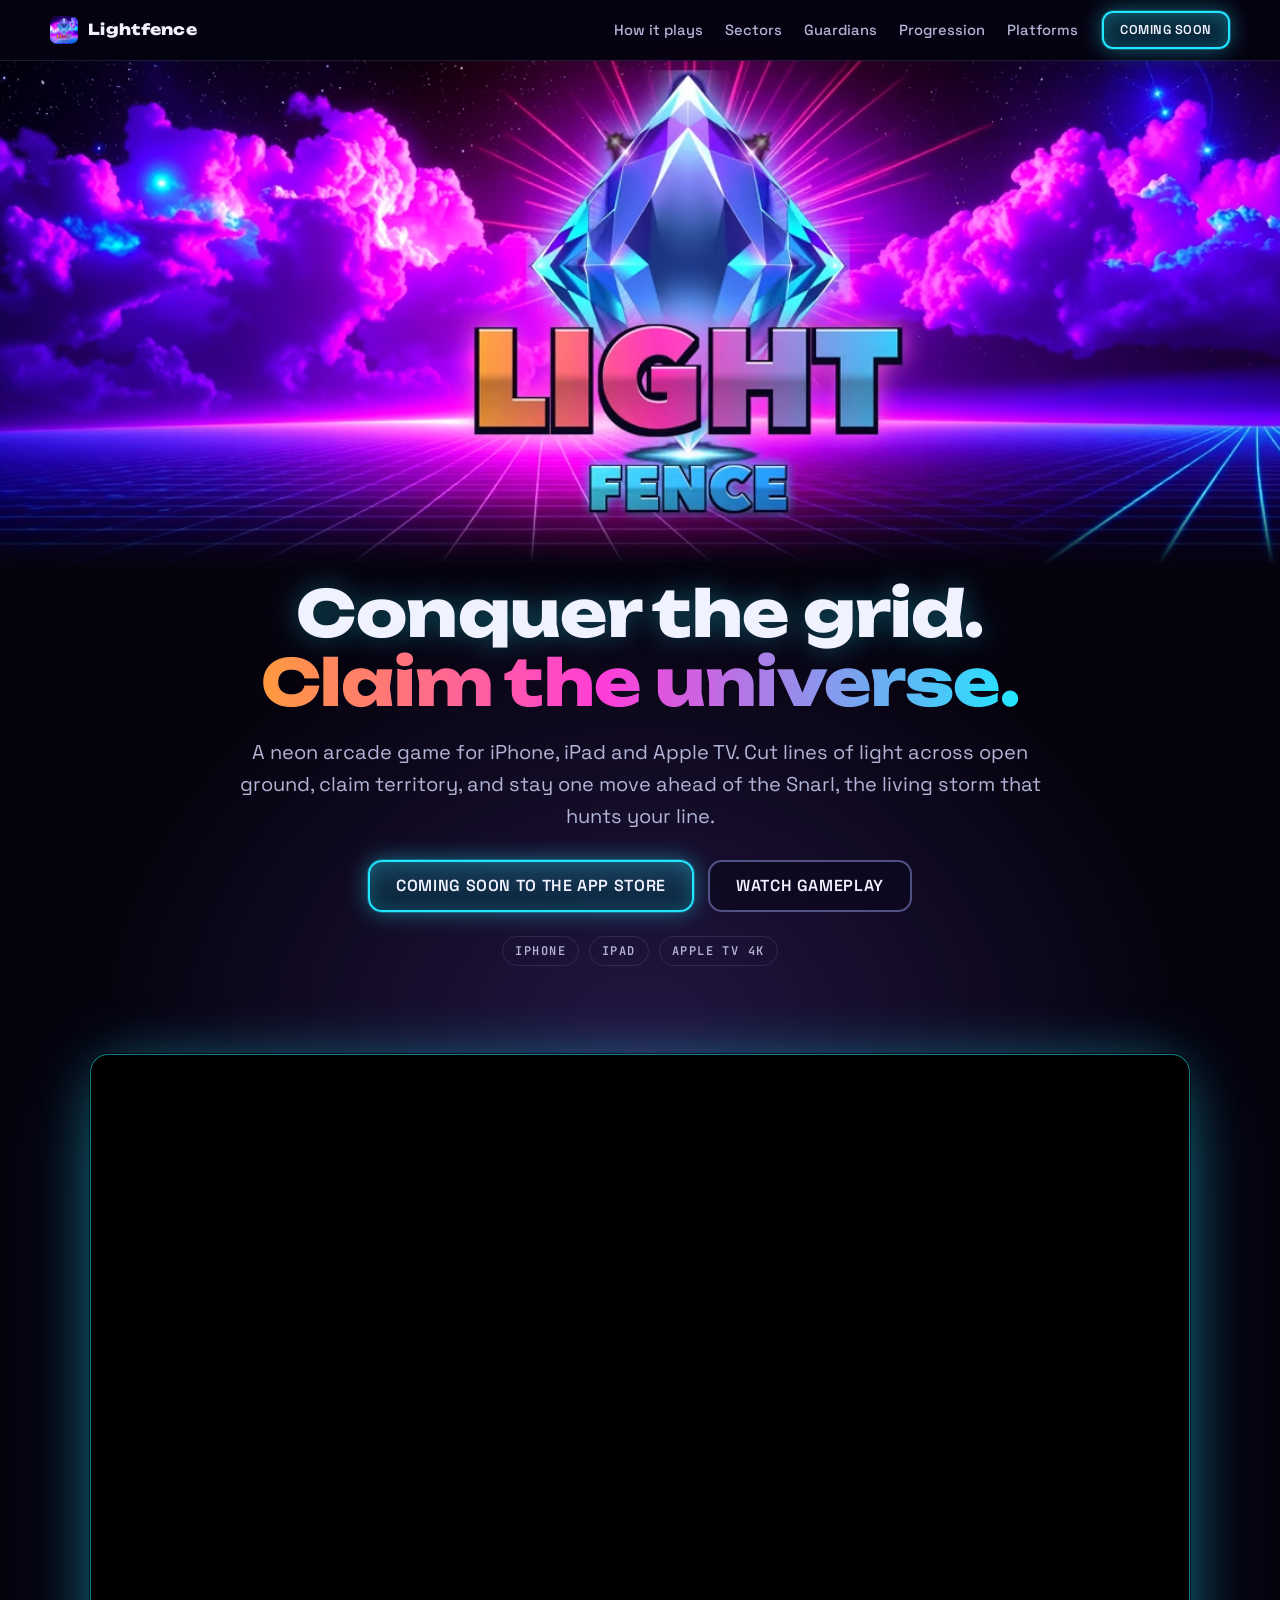
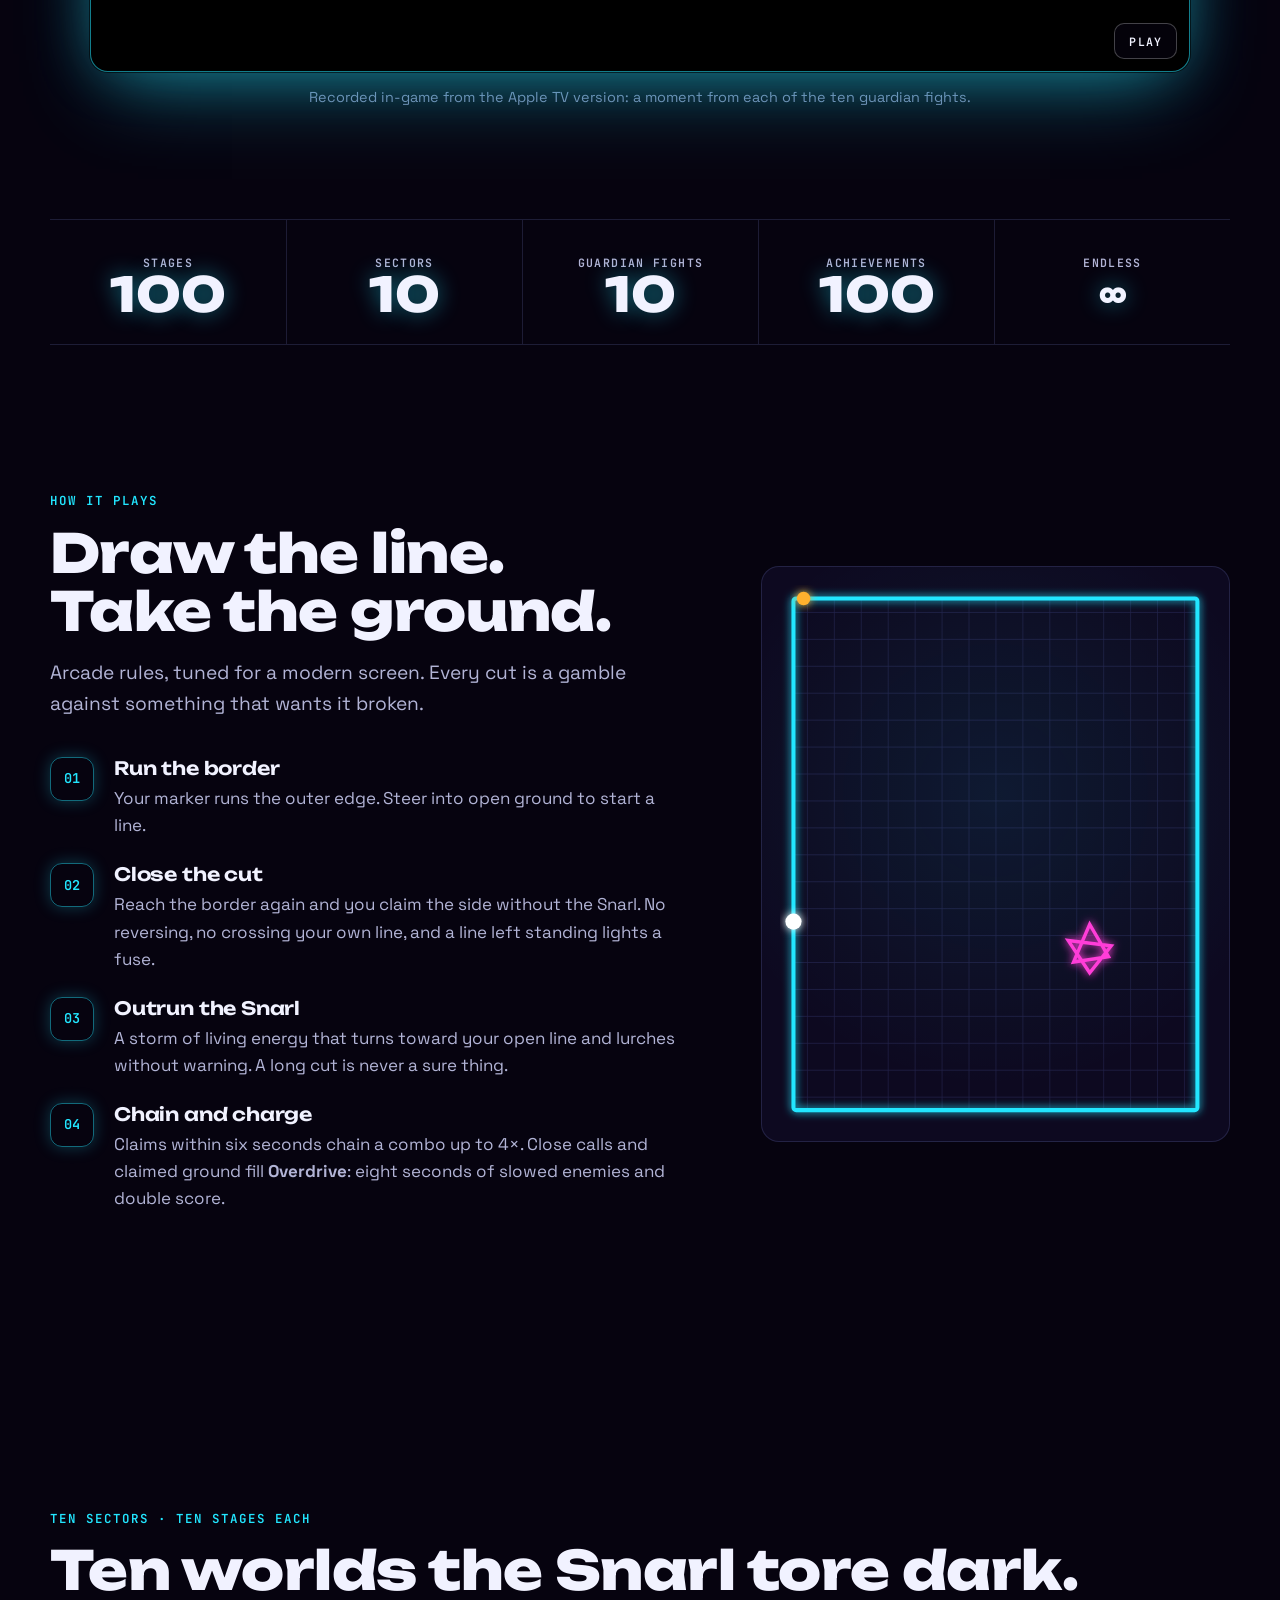
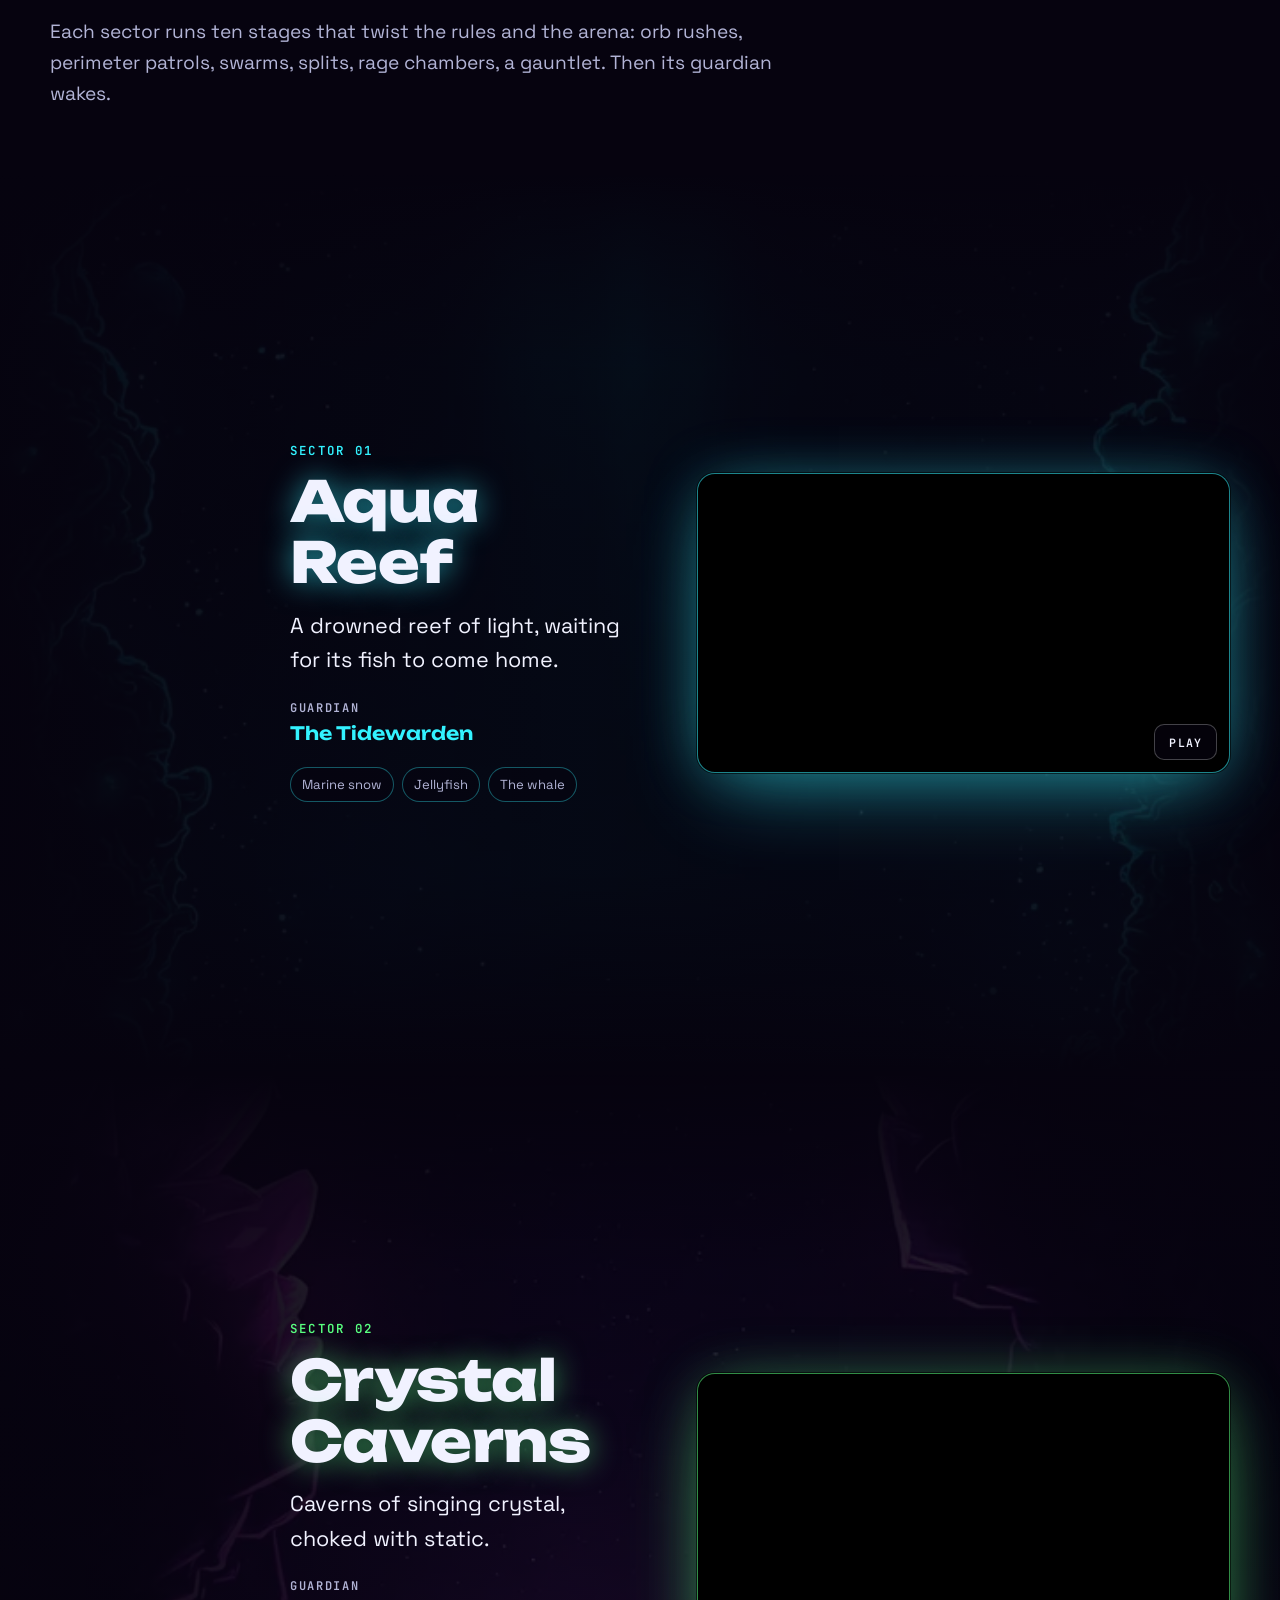
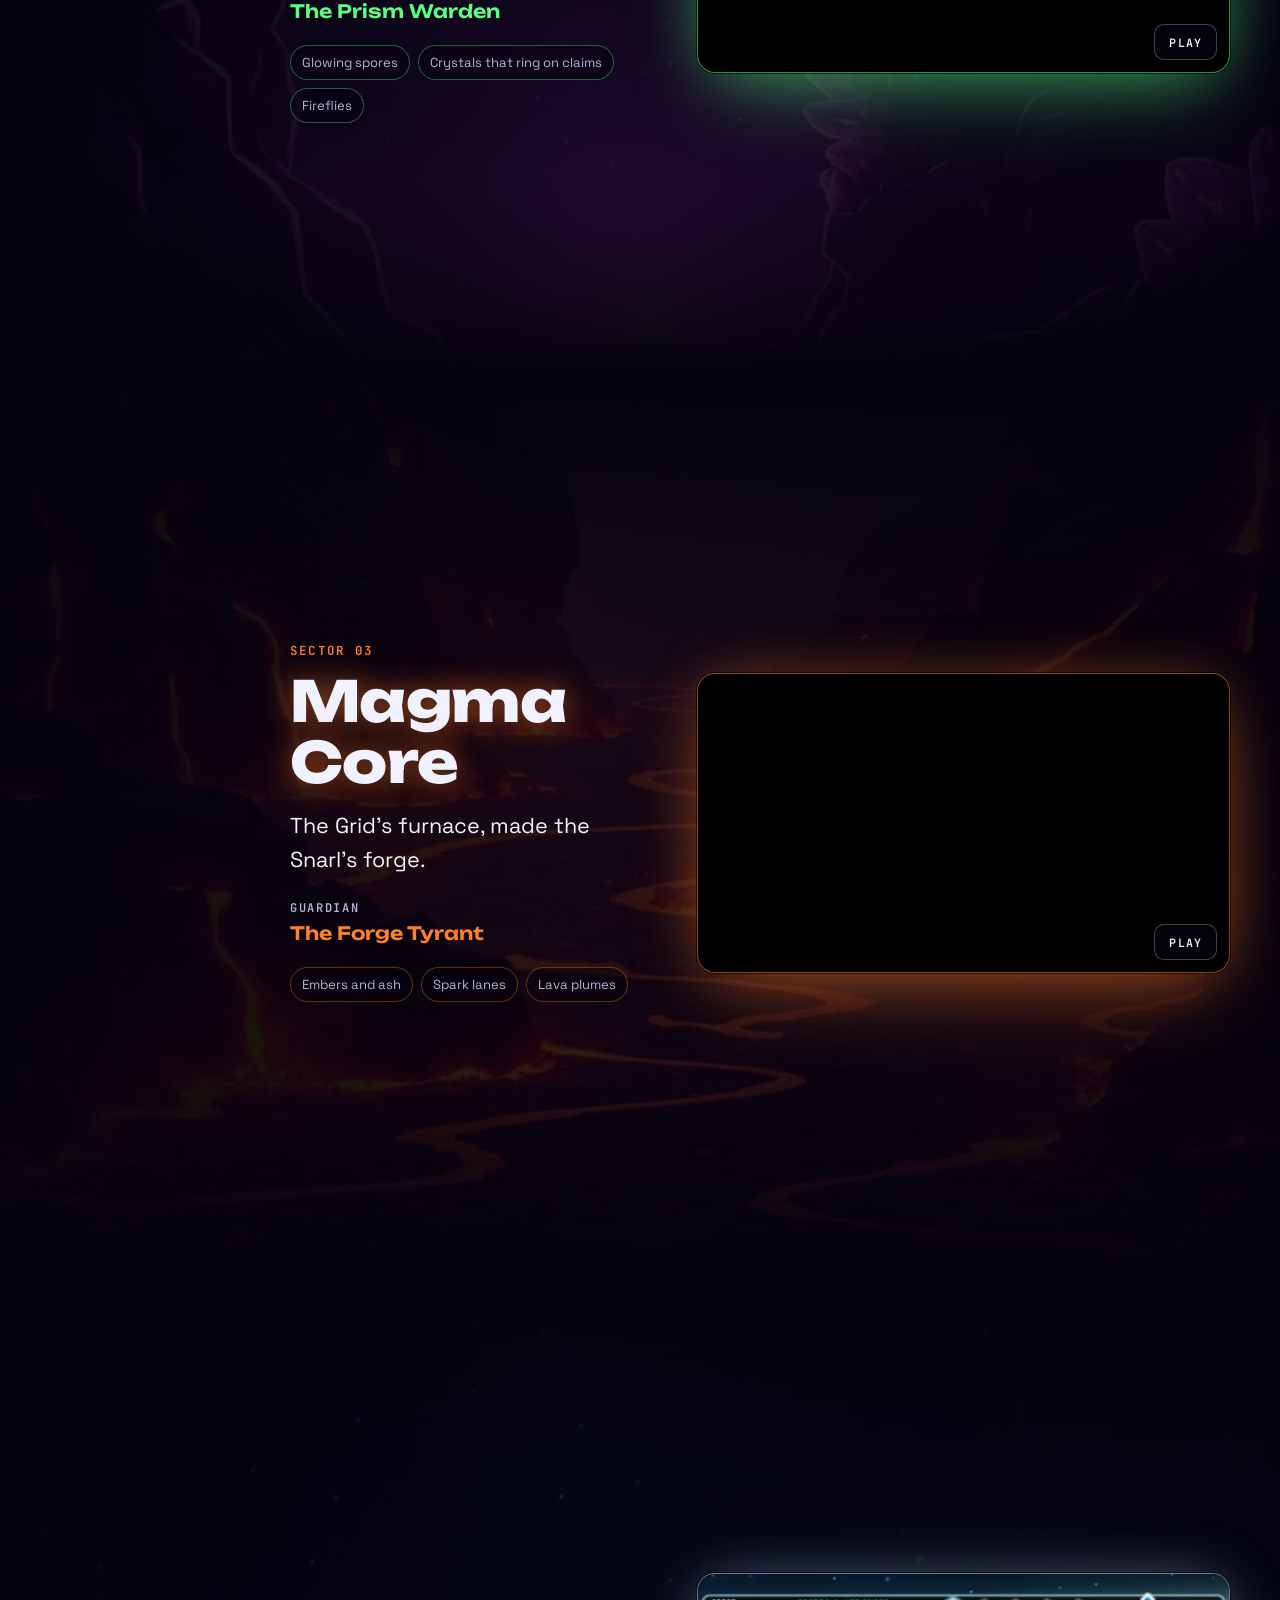
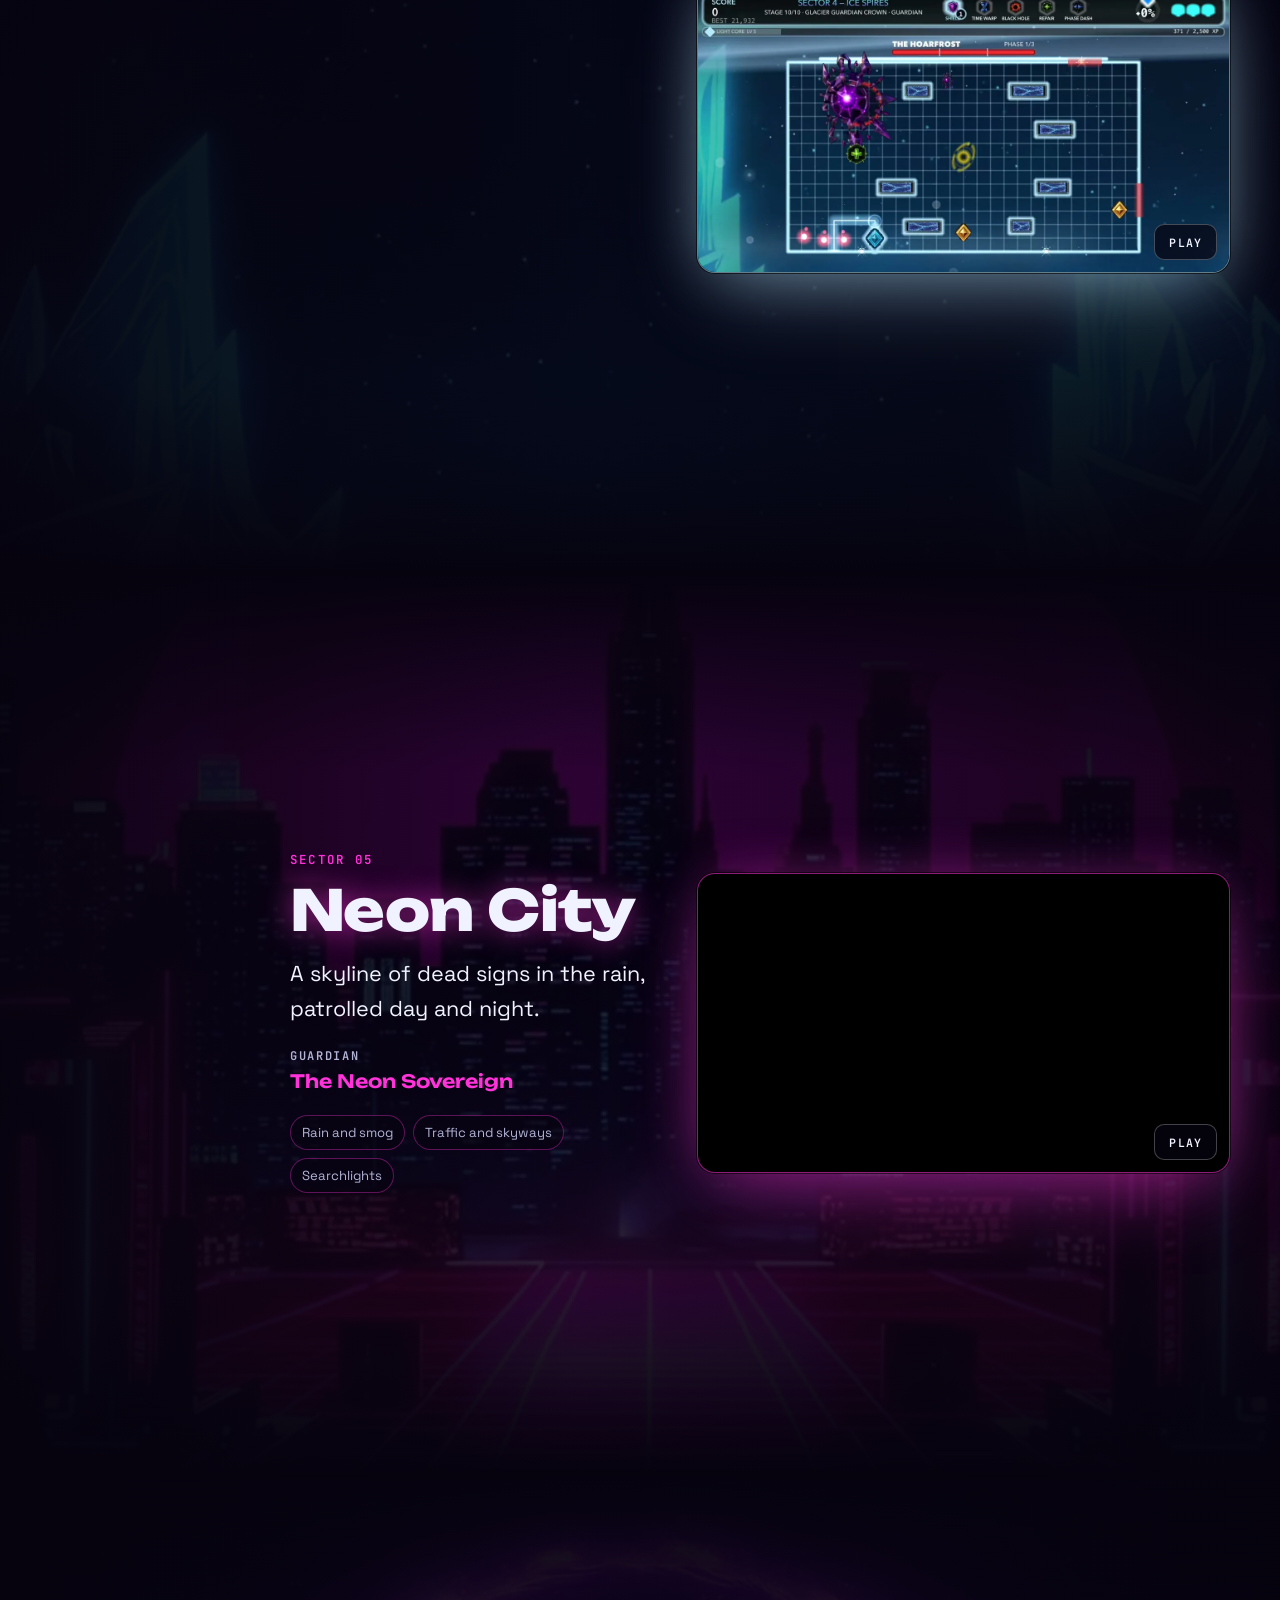
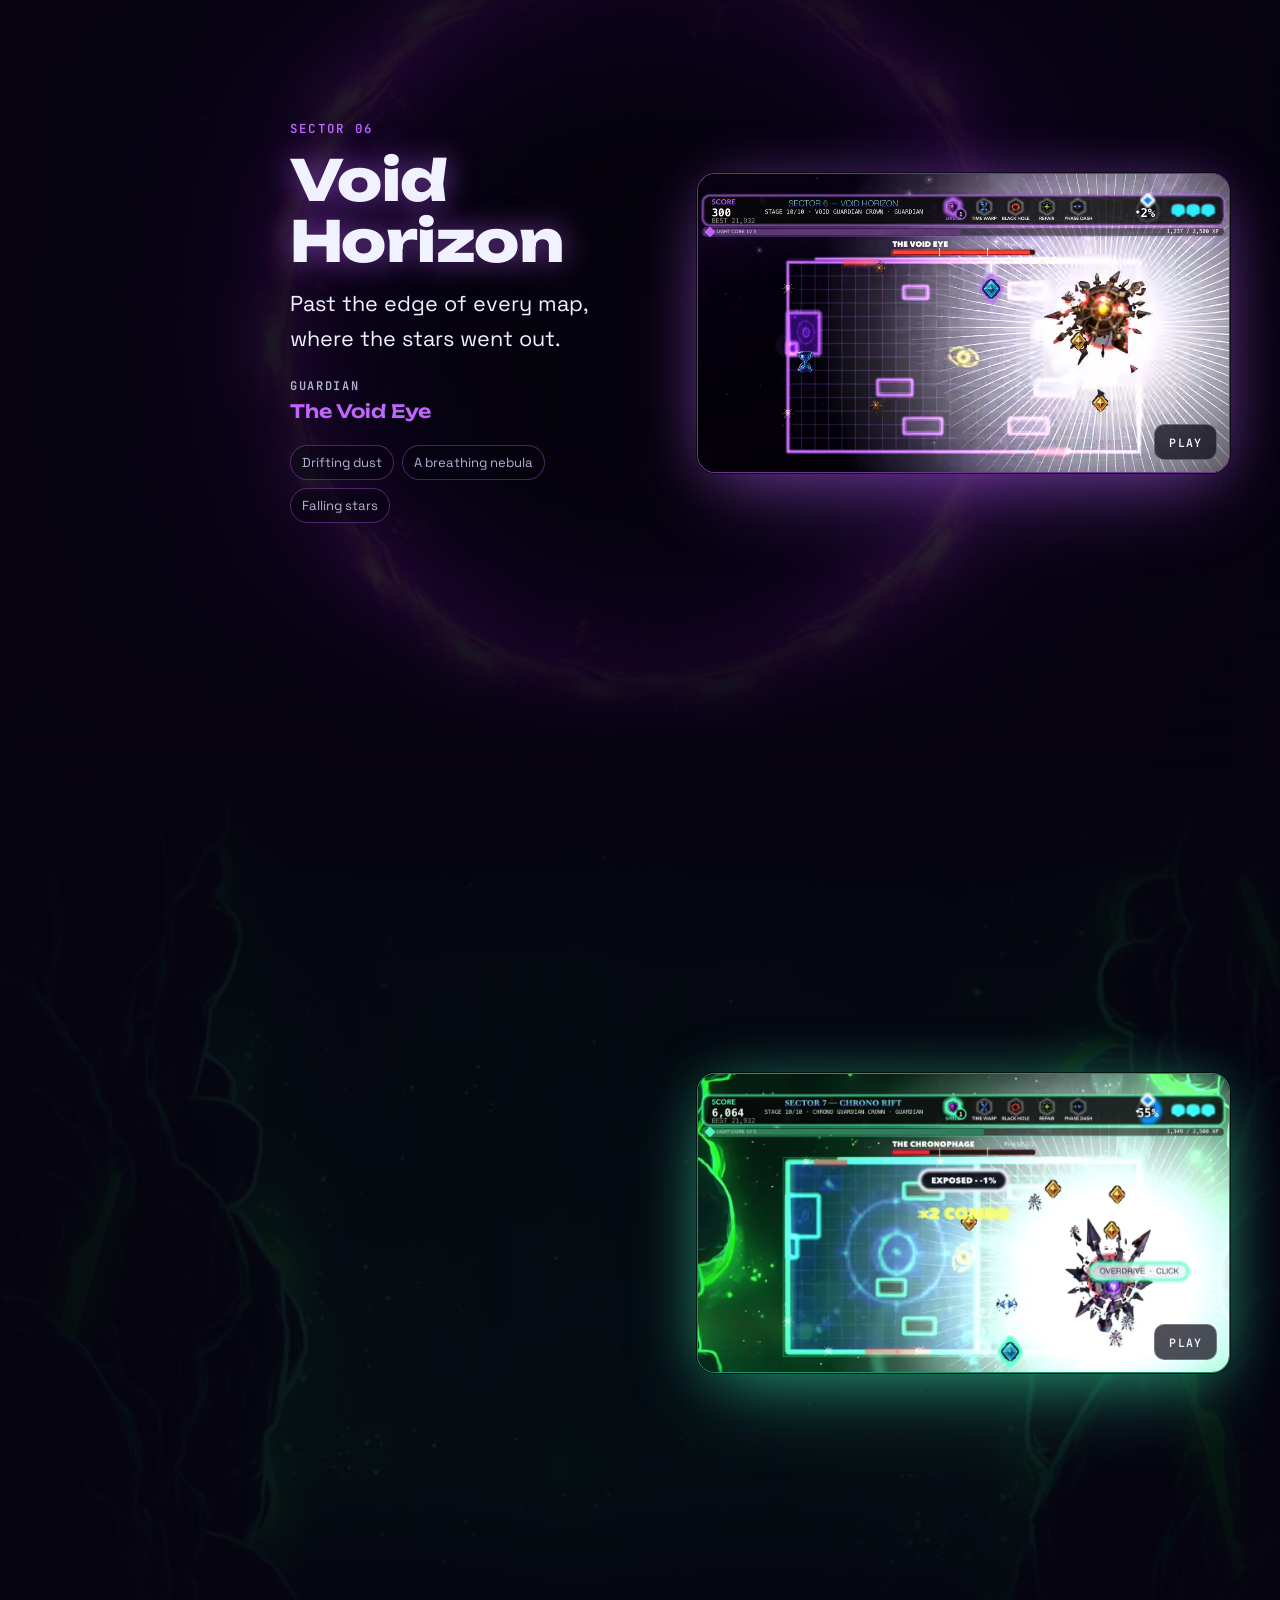
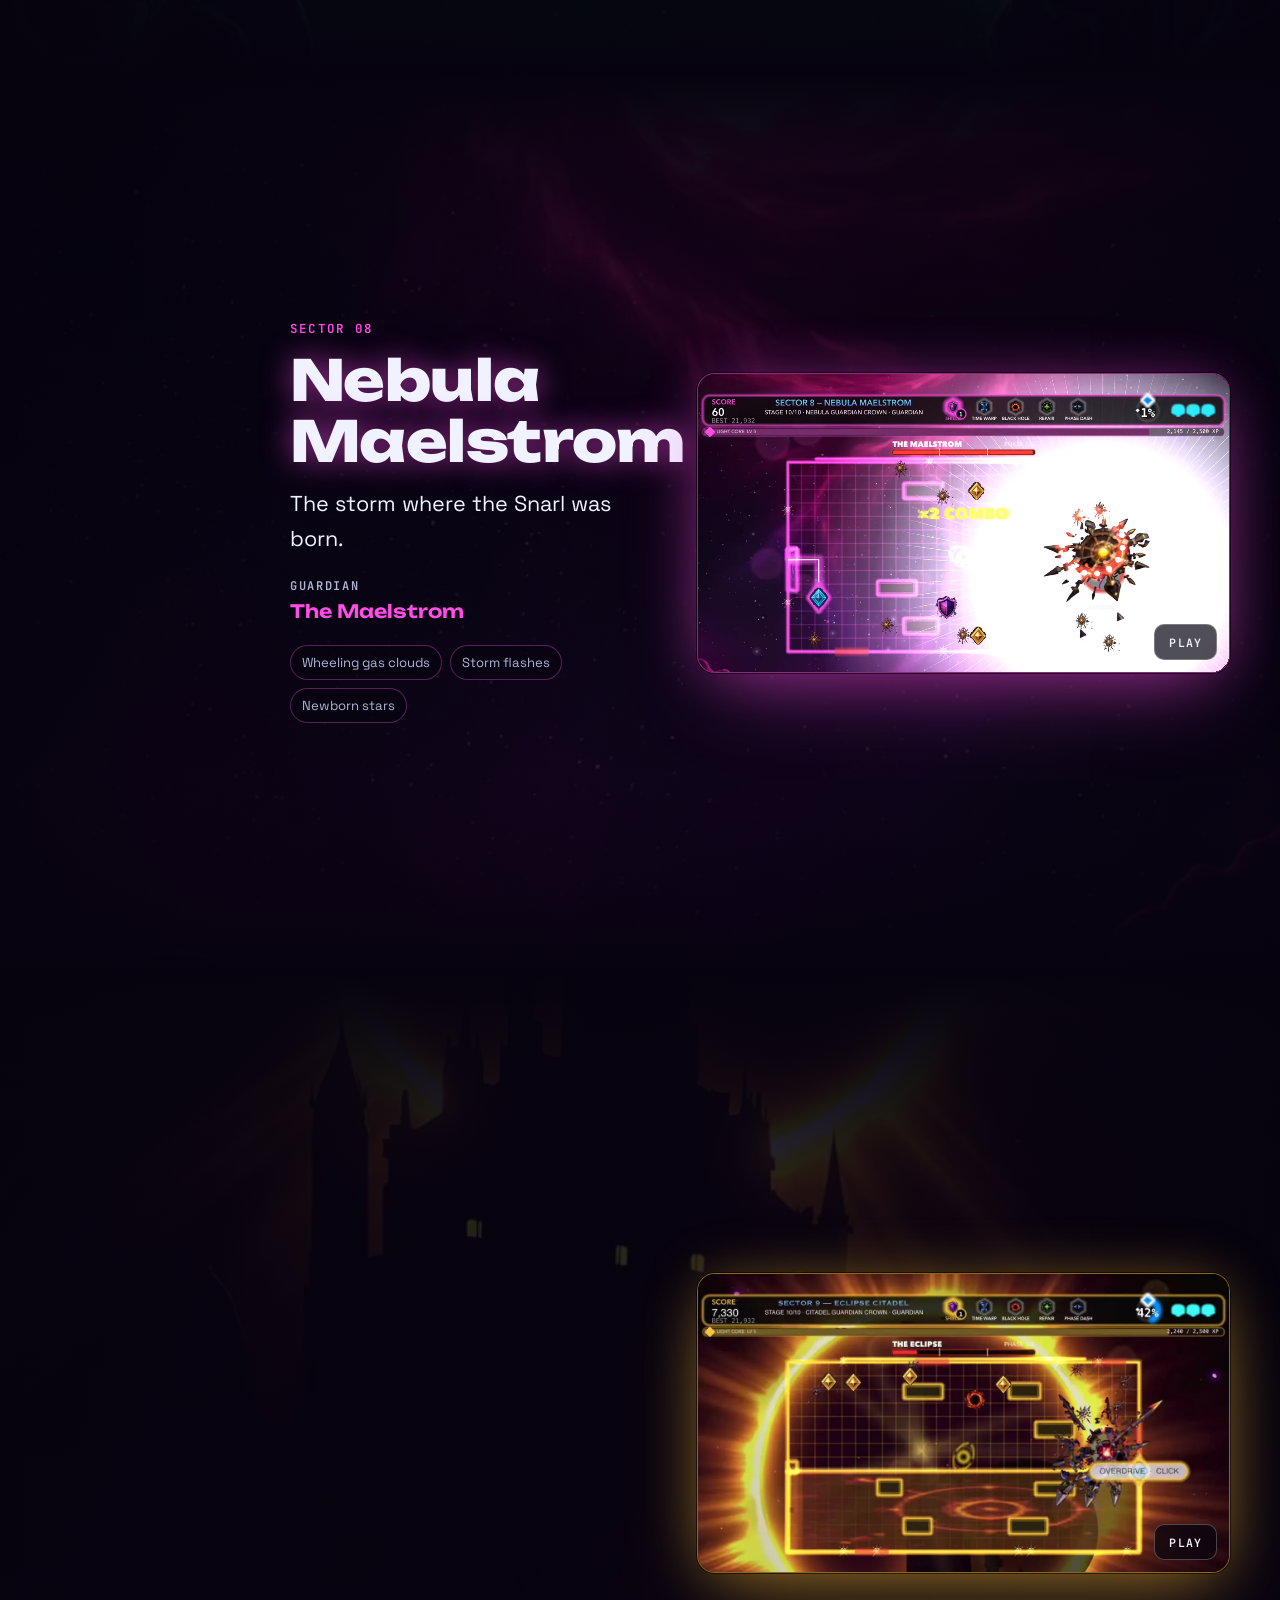
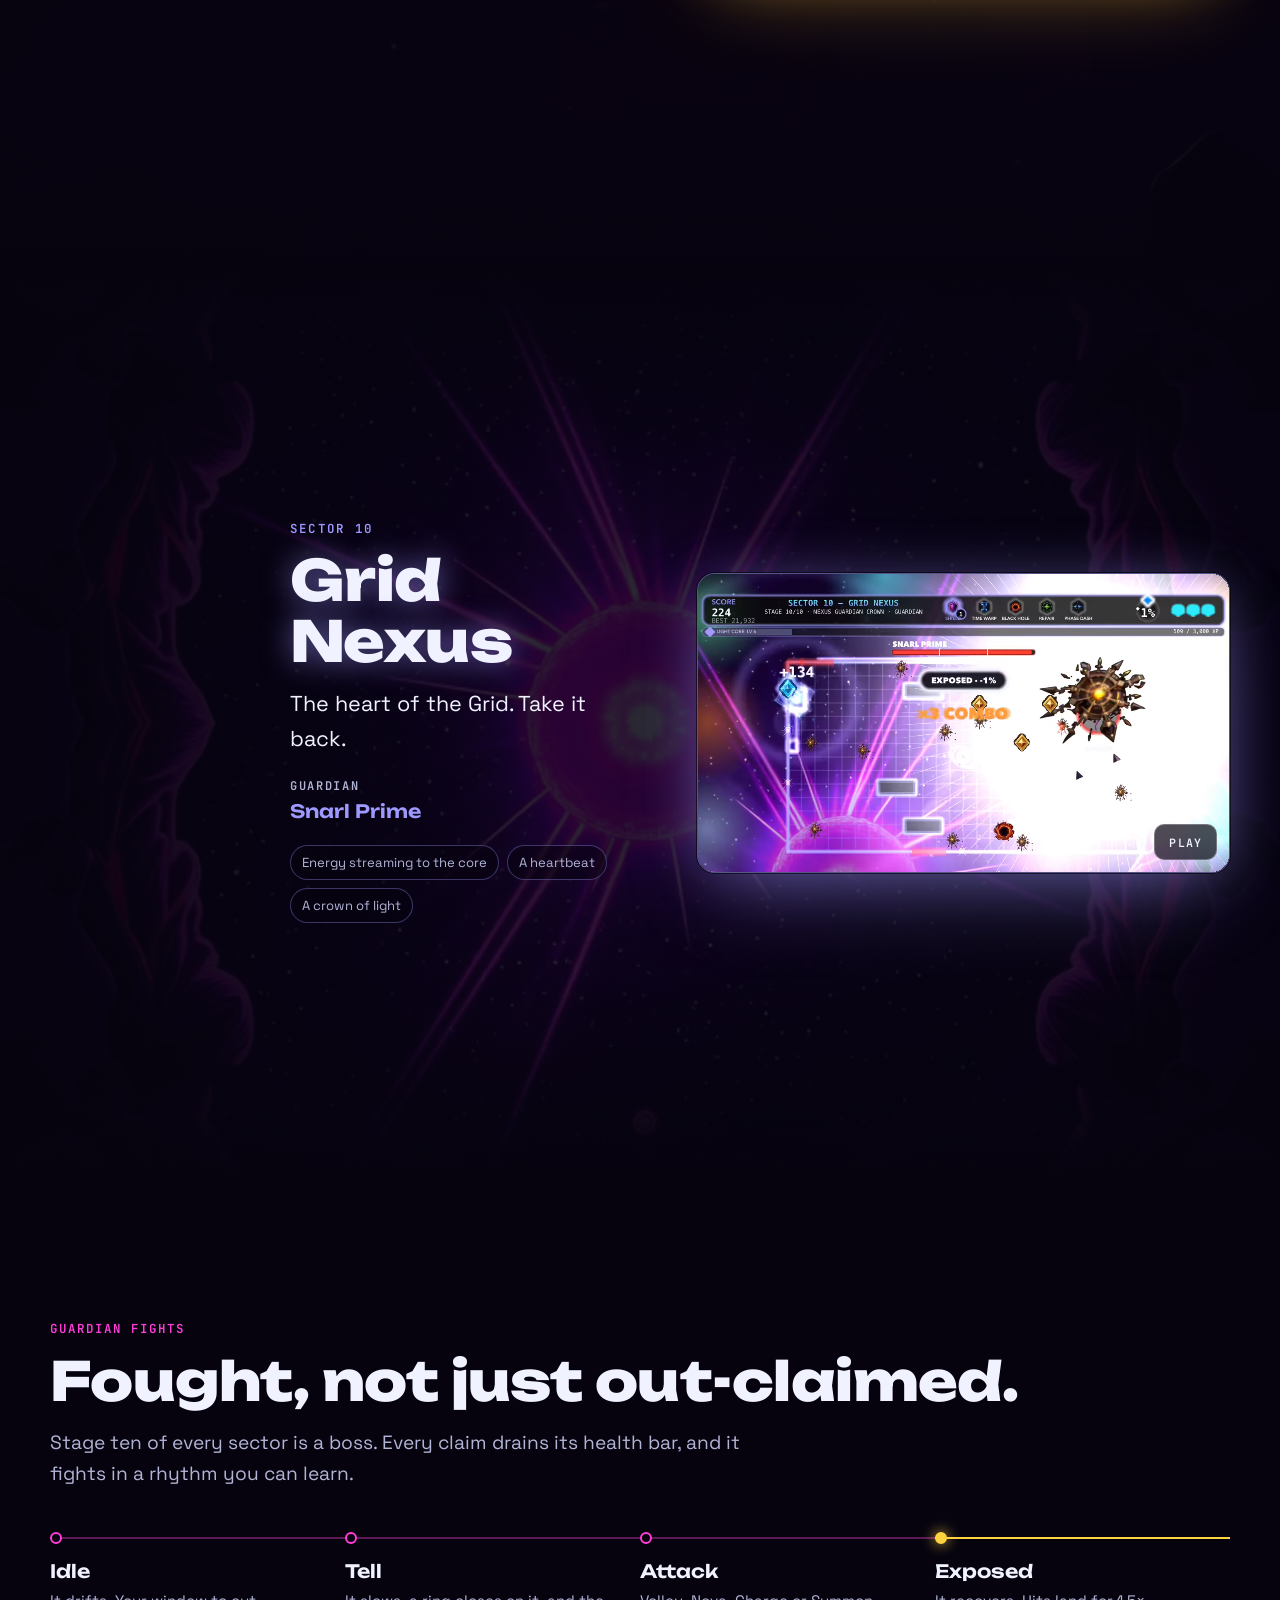
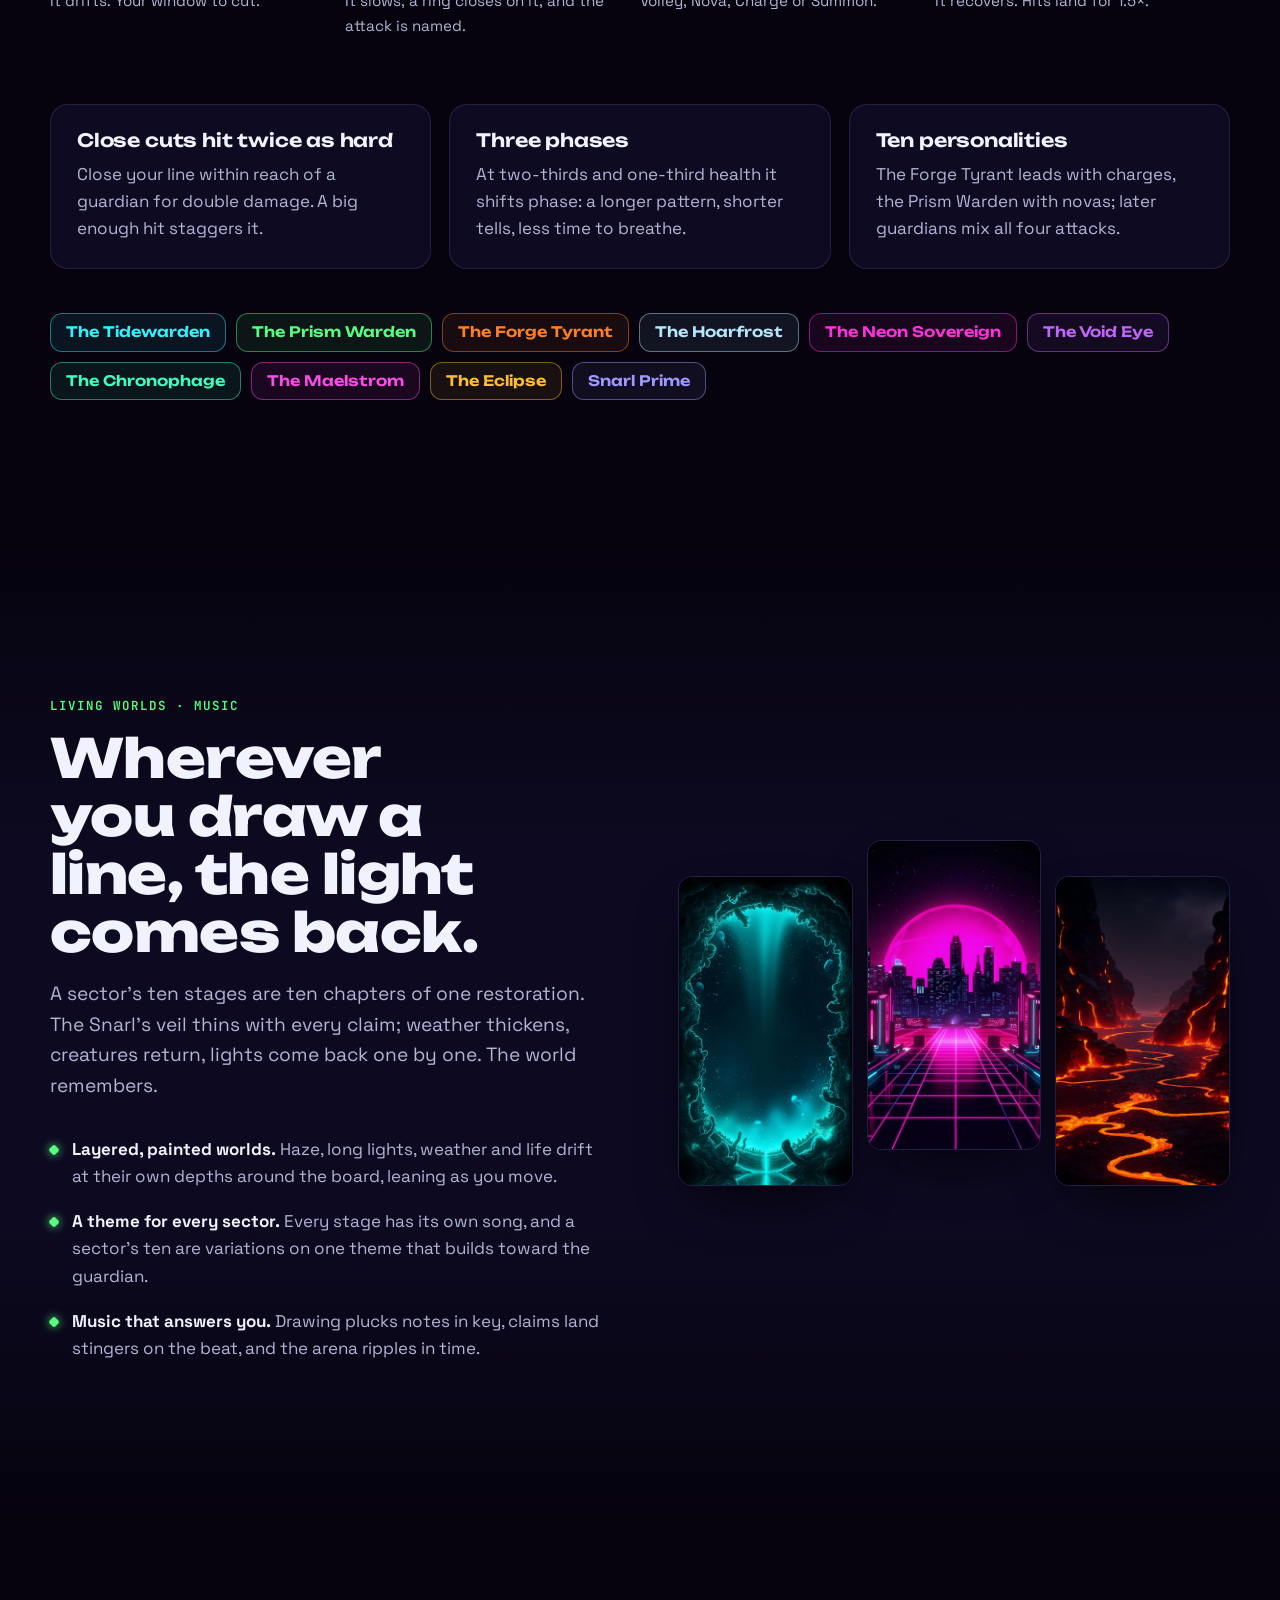
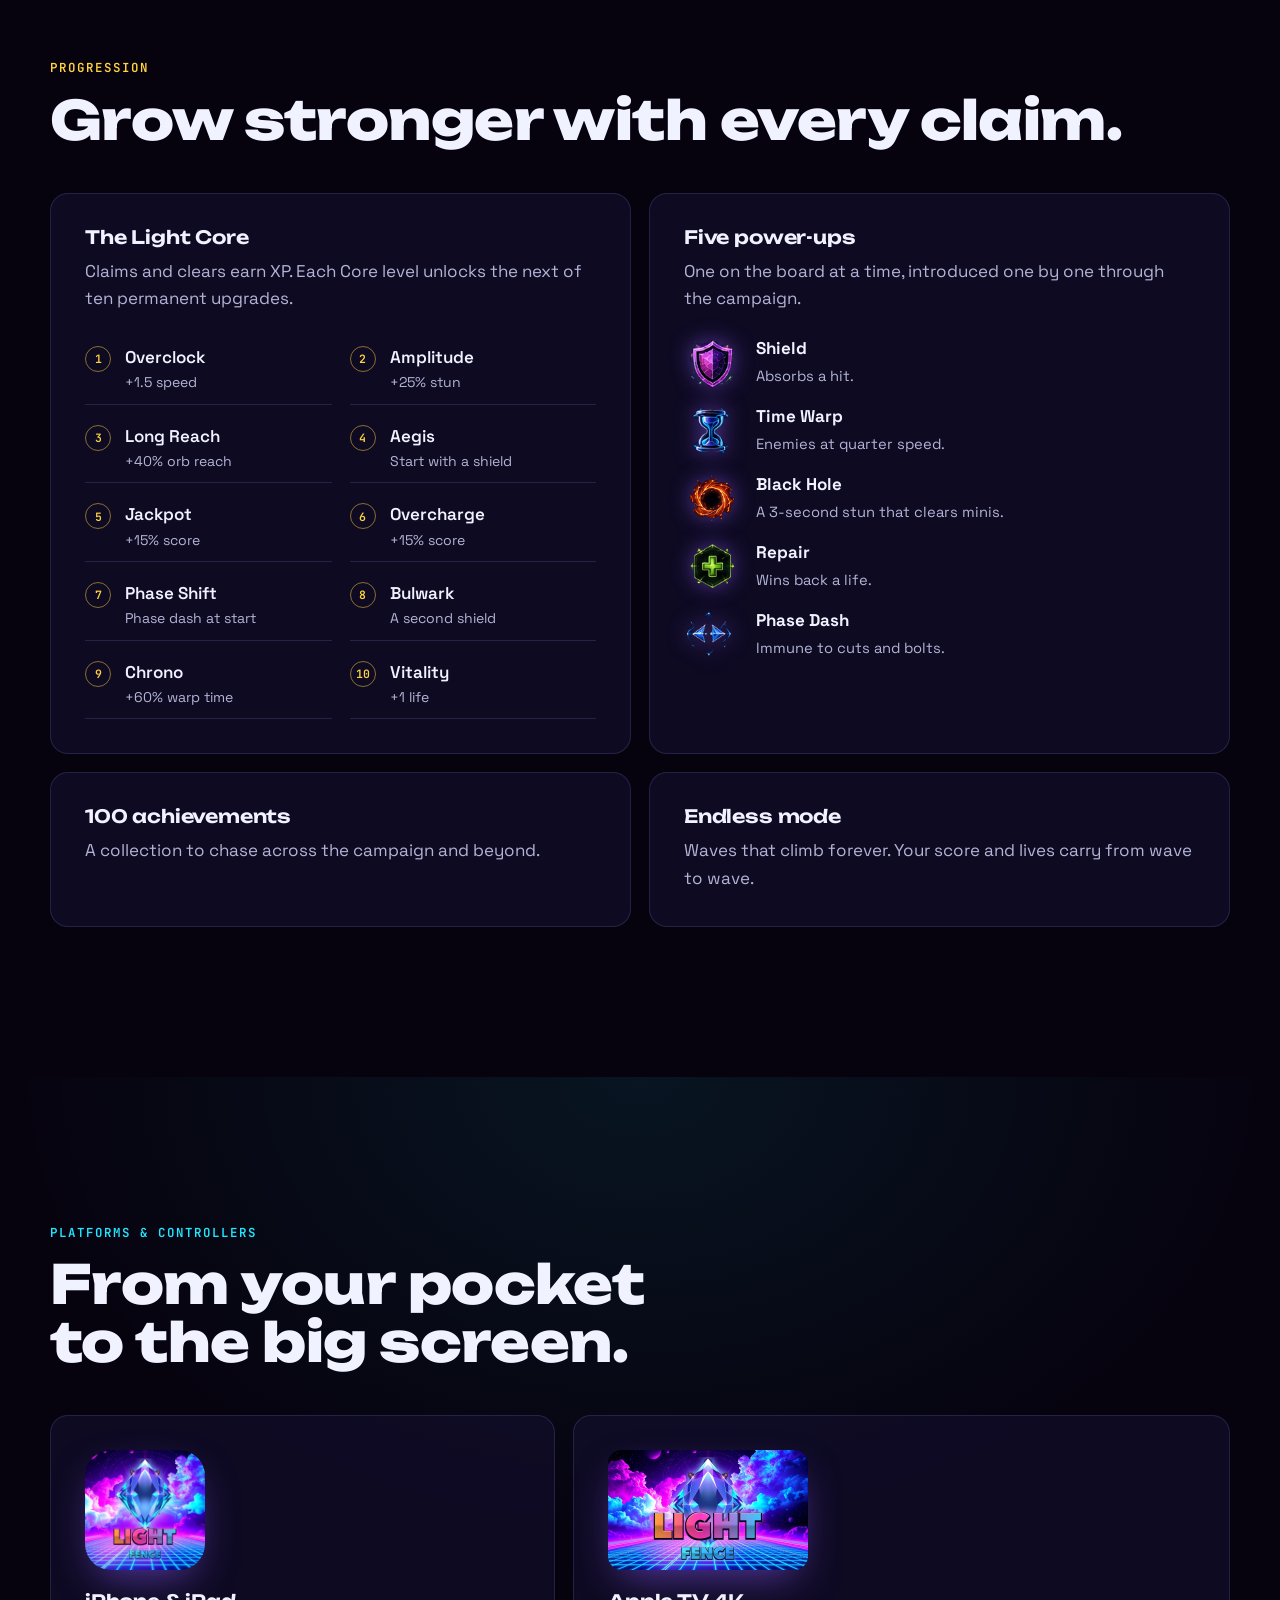
==== index.html @ b96ecb6a "Siri Remote steers with the clickpad ring only The game no longer steers by swiping the touch surfac" ====
<!doctype html>
<html lang="en">
<head>
  <meta charset="utf-8" />
  <meta name="viewport" content="width=device-width, initial-scale=1, viewport-fit=cover" />
  <title>Lightfence: conquer the grid, claim the universe</title>
  <meta name="description" content="Lightfence is a neon arcade game for iPhone, iPad and Apple TV. Cut lines, claim territory and take back ten living worlds across a 100-stage campaign, ten guardian fights and Endless mode." />
  <link rel="canonical" href="https://lightfence.remnantsecurity.com/" />
  <meta name="theme-color" content="#06030f" />
  <meta name="color-scheme" content="dark" />
  <link rel="icon" type="image/png" sizes="64x64" href="img/favicon-64.png" />
  <link rel="apple-touch-icon" href="img/apple-touch-icon.png" />

  <meta property="og:type" content="website" />
  <meta property="og:site_name" content="Remnant Security" />
  <meta property="og:url" content="https://lightfence.remnantsecurity.com/" />
  <meta property="og:title" content="Lightfence: conquer the grid, claim the universe" />
  <meta property="og:description" content="A neon arcade game of cutting lines and claiming ground, for iPhone, iPad and Apple TV. Ten sectors, ten guardians, a 100-stage campaign and Endless mode." />
  <meta property="og:image" content="https://lightfence.remnantsecurity.com/img/og-image.jpg" />
  <meta property="og:image:width" content="1200" />
  <meta property="og:image:height" content="630" />
  <meta property="og:image:alt" content="Lightfence key art: a glowing crystal over a neon grid between violet clouds." />
  <meta name="twitter:card" content="summary_large_image" />
  <meta name="twitter:title" content="Lightfence: conquer the grid, claim the universe" />
  <meta name="twitter:description" content="A neon arcade game of cutting lines and claiming ground, for iPhone, iPad and Apple TV. Coming soon." />
  <meta name="twitter:image" content="https://lightfence.remnantsecurity.com/img/og-image.jpg" />
  <meta name="twitter:image:alt" content="Lightfence key art: a glowing crystal over a neon grid between violet clouds." />

  <script type="application/ld+json">
  {"@context":"https://schema.org","@type":"VideoGame","name":"Lightfence",
   "url":"https://lightfence.remnantsecurity.com/",
   "image":"https://lightfence.remnantsecurity.com/img/og-image.jpg",
   "description":"A neon arcade game: draw lines to claim territory across ten themed sectors, a 100-stage campaign with a guardian fight at the end of every sector, and Endless mode.",
   "genre":["Arcade","Action"],"gamePlatform":["iPhone","iPad","Apple TV"],"operatingSystem":"iOS, iPadOS, tvOS",
   "playMode":"SinglePlayer","publisher":{"@type":"Organization","name":"Remnant Security","url":"https://remnantsecurity.com/"}}
  </script>

  <link rel="preconnect" href="https://fonts.googleapis.com" />
  <link rel="preconnect" href="https://fonts.gstatic.com" crossorigin />
  <link href="https://fonts.googleapis.com/css2?family=JetBrains+Mono:wght@500;600&family=Space+Grotesk:wght@400;500;600&family=Unbounded:wght@600;800&display=swap" rel="stylesheet" />
  <link rel="preload" as="image" type="image/avif" imagesrcset="img/hero-1440.avif 1440w, img/hero-2560.avif 2560w" imagesizes="100vw" media="(min-width: 700px)" />
  <link rel="stylesheet" href="lightfence.css" />
  <script>document.documentElement.classList.add('js')</script>
  <script src="lightfence.js" defer></script>
</head>
<body>
<a class="skip" href="#main">Skip to content</a>

<nav class="topbar" aria-label="Lightfence">
  <div class="wrap topbar-in">
    <a class="brand" href="#top"><img src="img/favicon-64.png" alt="" width="28" height="28" /><span>Lightfence</span></a>
    <ul class="navlinks">
      <li><a href="#play">How it plays</a></li>
      <li><a href="#sectors">Sectors</a></li>
      <li><a href="#guardians">Guardians</a></li>
      <li><a href="#progression">Progression</a></li>
      <li><a href="#platforms">Platforms</a></li>
    </ul>
    <a class="btn btn-sm" href="#get">Coming soon</a>
  </div>
</nav>

<header class="hero" id="top">
  <picture class="hero-art">
    <source media="(max-width: 699px)" type="image/avif" srcset="img/hero-tall.avif" />
    <source media="(max-width: 699px)" type="image/webp" srcset="img/hero-tall.webp" />
    <source type="image/avif" srcset="img/hero-1440.avif 1440w, img/hero-2560.avif 2560w" sizes="100vw" />
    <img src="img/hero-1440.webp" srcset="img/hero-1440.webp 1440w, img/hero-2560.webp 2560w" sizes="100vw"
         alt="Lightfence logo: a glowing crystal above the word LIGHTFENCE, over a neon grid between violet clouds."
         width="1440" height="447" fetchpriority="high" />
  </picture>
  <div class="wrap hero-copy">
    <h1><span class="sr-only">Lightfence. </span>Conquer the grid.<br /><em>Claim the universe.</em></h1>
    <p class="lede">A neon arcade game for iPhone, iPad and Apple TV. Cut lines of light across open ground, claim territory, and stay one move ahead of the Snarl, the living storm that hunts your line.</p>
    <div class="cta-row">
      <a class="btn" href="#get">Coming soon to the App Store</a>
      <a class="btn btn-ghost" href="#reel">Watch gameplay</a>
    </div>
    <ul class="chips" aria-label="Platforms">
      <li>iPhone</li><li>iPad</li><li>Apple TV 4K</li>
    </ul>
  </div>
  <figure class="wrap reel clip" id="reel">
    <div class="screen" style="--accent:#22e6ff">
      <video muted loop playsinline preload="none" poster="img/reel-poster.webp" aria-label="Gameplay reel: a few seconds of each of the ten guardian fights">
        <source data-src="media/reel.webm" type="video/webm" />
        <source data-src="media/reel.mp4" type="video/mp4" />
      </video>
      <button class="vbtn" type="button" hidden>Pause</button>
    </div>
    <figcaption>Recorded in-game from the Apple TV version: a moment from each of the ten guardian fights.</figcaption>
  </figure>
</header>

<main id="main">
  <section class="stats wrap" aria-label="At a glance">
    <dl>
      <div><dt>Stages</dt><dd>100</dd></div>
      <div><dt>Sectors</dt><dd>10</dd></div>
      <div><dt>Guardian fights</dt><dd>10</dd></div>
      <div><dt>Achievements</dt><dd>100</dd></div>
      <div><dt>Endless</dt><dd>&infin;</dd></div>
    </dl>
  </section>

  <section class="section wrap play" id="play" aria-labelledby="play-h">
    <div class="play-copy">
      <p class="eyebrow">How it plays</p>
      <h2 id="play-h">Draw the line. Take the ground.</h2>
      <p class="sub">Arcade rules, tuned for a modern screen. Every cut is a gamble against something that wants it broken.</p>
      <ol class="steps">
        <li><h3>Run the border</h3><p>Your marker runs the outer edge. Steer into open ground to start a line.</p></li>
        <li><h3>Close the cut</h3><p>Reach the border again and you claim the side without the Snarl. No reversing, no crossing your own line, and a line left standing lights a fuse.</p></li>
        <li><h3>Outrun the Snarl</h3><p>A storm of living energy that turns toward your open line and lurches without warning. A long cut is never a sure thing.</p></li>
        <li><h3>Chain and charge</h3><p>Claims within six seconds chain a combo up to 4&times;. Close calls and claimed ground fill <b>Overdrive</b>: eight seconds of slowed enemies and double score.</p></li>
      </ol>
    </div>
    <div class="board" aria-hidden="true">
      <svg viewBox="0 0 320 400" class="board-svg">
        <defs>
          <pattern id="grid" width="20" height="20" patternUnits="userSpaceOnUse"><path d="M20 0H0V20" fill="none" stroke="rgba(120,140,255,.18)" stroke-width="1"/></pattern>
          <filter id="glow" x="-50%" y="-50%" width="200%" height="200%"><feGaussianBlur stdDeviation="3" result="b"/><feMerge><feMergeNode in="b"/><feMergeNode in="SourceGraphic"/></feMerge></filter>
        </defs>
        <rect x="10" y="10" width="300" height="380" fill="url(#grid)" />
        <polygon class="claim" points="10,10 170,10 170,170 90,170 90,250 10,250" />
        <rect x="10" y="10" width="300" height="380" rx="2" fill="none" stroke="#22e6ff" stroke-width="3" filter="url(#glow)" />
        <path class="cut" d="M170 10 V170 H90 V250 H10" fill="none" stroke="#fff36a" stroke-width="3" filter="url(#glow)" />
        <circle class="marker" r="6" fill="#fff" filter="url(#glow)"><animateMotion dur="6s" repeatCount="indefinite" keyPoints="0;1;1" keyTimes="0;.55;1" calcMode="linear" path="M170 10 V170 H90 V250 H10" /></circle>
        <g class="snarl" filter="url(#glow)"><path d="M0 -18 L14 6 L-12 10 Z M-16 -6 L16 -2 L0 18 Z" fill="none" stroke="#ff3dd8" stroke-width="2.5"/></g>
        <circle class="tracer" r="5" fill="#ffb02e" filter="url(#glow)"><animateMotion dur="9s" repeatCount="indefinite" path="M310 390 H10 V10 H310 Z" /></circle>
      </svg>
    </div>
  </section>

  <section class="sectors" id="sectors" aria-labelledby="sectors-h">
    <div class="wrap sectors-head">
      <p class="eyebrow">Ten sectors &middot; ten stages each</p>
      <h2 id="sectors-h">Ten worlds the Snarl tore dark.</h2>
      <p class="sub">Each sector runs ten stages that twist the rules and the arena: orb rushes, perimeter patrols, swarms, splits, rage chambers, a gauntlet. Then its guardian wakes.</p>
    </div>
    <nav class="rail" aria-label="Jump to a sector">
      <ol>
        <li><a href="#s1" style="--accent:#33f2ff"><span>01</span> Aqua Reef</a></li>
        <li><a href="#s2" style="--accent:#59ff80"><span>02</span> Crystal Caverns</a></li>
        <li><a href="#s3" style="--accent:#ff8026"><span>03</span> Magma Core</a></li>
        <li><a href="#s4" style="--accent:#b3e6ff"><span>04</span> Ice Spires</a></li>
        <li><a href="#s5" style="--accent:#ff33d9"><span>05</span> Neon City</a></li>
        <li><a href="#s6" style="--accent:#bf66ff"><span>06</span> Void Horizon</a></li>
        <li><a href="#s7" style="--accent:#40ffbf"><span>07</span> Chrono Rift</a></li>
        <li><a href="#s8" style="--accent:#ff4de6"><span>08</span> Nebula Maelstrom</a></li>
        <li><a href="#s9" style="--accent:#ffbf33"><span>09</span> Eclipse Citadel</a></li>
        <li><a href="#s10" style="--accent:#9e99ff"><span>10</span> Grid Nexus</a></li>
      </ol>
    </nav>
    <!-- One panel per sector. World lines: ShowcaseStore.worldLines; life: DESIGN.md "Living worlds". -->
    <article class="sector" id="s1" style="--accent:#33f2ff;--world:url(img/world-aqua-reef.webp)">
      <div class="sector-in wrap"><div class="sector-copy reveal"><p class="num">Sector 01</p><h3>Aqua Reef</h3><p class="line">A drowned reef of light, waiting for its fish to come home.</p><p class="guardian">Guardian <b>The Tidewarden</b></p><ul class="life"><li>Marine snow</li><li>Jellyfish</li><li>The whale</li></ul></div>
      <figure class="clip"><div class="screen"><video muted loop playsinline preload="none" poster="img/sector-1-poster.webp" aria-label="Aqua Reef gameplay: the fight with The Tidewarden"><source data-src="media/sector-1.webm" type="video/webm" /><source data-src="media/sector-1.mp4" type="video/mp4" /></video><button class="vbtn" type="button" hidden>Pause</button></div></figure></div>
    </article>
    <article class="sector" id="s2" style="--accent:#59ff80;--world:url(img/world-crystal-caverns.webp)">
      <div class="sector-in wrap"><div class="sector-copy reveal"><p class="num">Sector 02</p><h3>Crystal Caverns</h3><p class="line">Caverns of singing crystal, choked with static.</p><p class="guardian">Guardian <b>The Prism Warden</b></p><ul class="life"><li>Glowing spores</li><li>Crystals that ring on claims</li><li>Fireflies</li></ul></div>
      <figure class="clip"><div class="screen"><video muted loop playsinline preload="none" poster="img/sector-2-poster.webp" aria-label="Crystal Caverns gameplay: the fight with The Prism Warden"><source data-src="media/sector-2.webm" type="video/webm" /><source data-src="media/sector-2.mp4" type="video/mp4" /></video><button class="vbtn" type="button" hidden>Pause</button></div></figure></div>
    </article>
    <article class="sector" id="s3" style="--accent:#ff8026;--world:url(img/world-magma-core.webp)">
      <div class="sector-in wrap"><div class="sector-copy reveal"><p class="num">Sector 03</p><h3>Magma Core</h3><p class="line">The Grid&rsquo;s furnace, made the Snarl&rsquo;s forge.</p><p class="guardian">Guardian <b>The Forge Tyrant</b></p><ul class="life"><li>Embers and ash</li><li>Spark lanes</li><li>Lava plumes</li></ul></div>
      <figure class="clip"><div class="screen"><video muted loop playsinline preload="none" poster="img/sector-3-poster.webp" aria-label="Magma Core gameplay: the fight with The Forge Tyrant"><source data-src="media/sector-3.webm" type="video/webm" /><source data-src="media/sector-3.mp4" type="video/mp4" /></video><button class="vbtn" type="button" hidden>Pause</button></div></figure></div>
    </article>
    <article class="sector" id="s4" style="--accent:#b3e6ff;--world:url(img/world-ice-spires.webp)">
      <div class="sector-in wrap"><div class="sector-copy reveal"><p class="num">Sector 04</p><h3>Ice Spires</h3><p class="line">Towers of frozen light, silent for an age.</p><p class="guardian">Guardian <b>The Hoarfrost</b></p><ul class="life"><li>Snow at three depths</li><li>Aurora</li><li>Falling stars</li></ul></div>
      <figure class="clip"><div class="screen"><video muted loop playsinline preload="none" poster="img/sector-4-poster.webp" aria-label="Ice Spires gameplay: the fight with The Hoarfrost"><source data-src="media/sector-4.webm" type="video/webm" /><source data-src="media/sector-4.mp4" type="video/mp4" /></video><button class="vbtn" type="button" hidden>Pause</button></div></figure></div>
    </article>
    <article class="sector" id="s5" style="--accent:#ff33d9;--world:url(img/world-neon-city.webp)">
      <div class="sector-in wrap"><div class="sector-copy reveal"><p class="num">Sector 05</p><h3>Neon City</h3><p class="line">A skyline of dead signs in the rain, patrolled day and night.</p><p class="guardian">Guardian <b>The Neon Sovereign</b></p><ul class="life"><li>Rain and smog</li><li>Traffic and skyways</li><li>Searchlights</li></ul></div>
      <figure class="clip"><div class="screen"><video muted loop playsinline preload="none" poster="img/sector-5-poster.webp" aria-label="Neon City gameplay: the fight with The Neon Sovereign"><source data-src="media/sector-5.webm" type="video/webm" /><source data-src="media/sector-5.mp4" type="video/mp4" /></video><button class="vbtn" type="button" hidden>Pause</button></div></figure></div>
    </article>
    <article class="sector" id="s6" style="--accent:#bf66ff;--world:url(img/world-void-horizon.webp)">
      <div class="sector-in wrap"><div class="sector-copy reveal"><p class="num">Sector 06</p><h3>Void Horizon</h3><p class="line">Past the edge of every map, where the stars went out.</p><p class="guardian">Guardian <b>The Void Eye</b></p><ul class="life"><li>Drifting dust</li><li>A breathing nebula</li><li>Falling stars</li></ul></div>
      <figure class="clip"><div class="screen"><video muted loop playsinline preload="none" poster="img/sector-6-poster.webp" aria-label="Void Horizon gameplay: the fight with The Void Eye"><source data-src="media/sector-6.webm" type="video/webm" /><source data-src="media/sector-6.mp4" type="video/mp4" /></video><button class="vbtn" type="button" hidden>Pause</button></div></figure></div>
    </article>
    <article class="sector" id="s7" style="--accent:#40ffbf;--world:url(img/world-chrono-rift.webp)">
      <div class="sector-in wrap"><div class="sector-copy reveal"><p class="num">Sector 07</p><h3>Chrono Rift</h3><p class="line">Time runs here in loops and stutters.</p><p class="guardian">Guardian <b>The Chronophage</b></p><ul class="life"><li>Sand on the wind</li><li>Hour lights</li><li>Rift rays</li></ul></div>
      <figure class="clip"><div class="screen"><video muted loop playsinline preload="none" poster="img/sector-7-poster.webp" aria-label="Chrono Rift gameplay: the fight with The Chronophage"><source data-src="media/sector-7.webm" type="video/webm" /><source data-src="media/sector-7.mp4" type="video/mp4" /></video><button class="vbtn" type="button" hidden>Pause</button></div></figure></div>
    </article>
    <article class="sector" id="s8" style="--accent:#ff4de6;--world:url(img/world-nebula-maelstrom.webp)">
      <div class="sector-in wrap"><div class="sector-copy reveal"><p class="num">Sector 08</p><h3>Nebula Maelstrom</h3><p class="line">The storm where the Snarl was born.</p><p class="guardian">Guardian <b>The Maelstrom</b></p><ul class="life"><li>Wheeling gas clouds</li><li>Storm flashes</li><li>Newborn stars</li></ul></div>
      <figure class="clip"><div class="screen"><video muted loop playsinline preload="none" poster="img/sector-8-poster.webp" aria-label="Nebula Maelstrom gameplay: the fight with The Maelstrom"><source data-src="media/sector-8.webm" type="video/webm" /><source data-src="media/sector-8.mp4" type="video/mp4" /></video><button class="vbtn" type="button" hidden>Pause</button></div></figure></div>
    </article>
    <article class="sector" id="s9" style="--accent:#ffbf33;--world:url(img/world-eclipse-citadel.webp)">
      <div class="sector-in wrap"><div class="sector-copy reveal"><p class="num">Sector 09</p><h3>Eclipse Citadel</h3><p class="line">The Snarl&rsquo;s fortress under a held eclipse.</p><p class="guardian">Guardian <b>The Eclipse</b></p><ul class="life"><li>Bats and gold sparks</li><li>God rays</li><li>Fortress windows</li></ul></div>
      <figure class="clip"><div class="screen"><video muted loop playsinline preload="none" poster="img/sector-9-poster.webp" aria-label="Eclipse Citadel gameplay: the fight with The Eclipse"><source data-src="media/sector-9.webm" type="video/webm" /><source data-src="media/sector-9.mp4" type="video/mp4" /></video><button class="vbtn" type="button" hidden>Pause</button></div></figure></div>
    </article>
    <article class="sector" id="s10" style="--accent:#9e99ff;--world:url(img/world-grid-nexus.webp)">
      <div class="sector-in wrap"><div class="sector-copy reveal"><p class="num">Sector 10</p><h3>Grid Nexus</h3><p class="line">The heart of the Grid. Take it back.</p><p class="guardian">Guardian <b>Snarl Prime</b></p><ul class="life"><li>Energy streaming to the core</li><li>A heartbeat</li><li>A crown of light</li></ul></div>
      <figure class="clip"><div class="screen"><video muted loop playsinline preload="none" poster="img/sector-10-poster.webp" aria-label="Grid Nexus gameplay: the fight with Snarl Prime"><source data-src="media/sector-10.webm" type="video/webm" /><source data-src="media/sector-10.mp4" type="video/mp4" /></video><button class="vbtn" type="button" hidden>Pause</button></div></figure></div>
    </article>
  </section>

  <section class="section wrap" id="guardians" aria-labelledby="guardians-h">
    <p class="eyebrow">Guardian fights</p>
    <h2 id="guardians-h">Fought, not just out-claimed.</h2>
    <p class="sub">Stage ten of every sector is a boss. Every claim drains its health bar, and it fights in a rhythm you can learn.</p>
    <ol class="rhythm">
      <li><b>Idle</b><span>It drifts. Your window to cut.</span></li>
      <li><b>Tell</b><span>It slows, a ring closes on it, and the attack is named.</span></li>
      <li><b>Attack</b><span>Volley, Nova, Charge or Summon.</span></li>
      <li class="hot"><b>Exposed</b><span>It recovers. Hits land for 1.5&times;.</span></li>
    </ol>
    <div class="g-grid">
      <div class="g-card"><h3>Close cuts hit twice as hard</h3><p>Close your line within reach of a guardian for double damage. A big enough hit staggers it.</p></div>
      <div class="g-card"><h3>Three phases</h3><p>At two-thirds and one-third health it shifts phase: a longer pattern, shorter tells, less time to breathe.</p></div>
      <div class="g-card"><h3>Ten personalities</h3><p>The Forge Tyrant leads with charges, the Prism Warden with novas; later guardians mix all four attacks.</p></div>
    </div>
    <ul class="g-names" aria-label="The ten guardians">
      <li style="--accent:#33f2ff">The Tidewarden</li><li style="--accent:#59ff80">The Prism Warden</li><li style="--accent:#ff8026">The Forge Tyrant</li><li style="--accent:#b3e6ff">The Hoarfrost</li><li style="--accent:#ff33d9">The Neon Sovereign</li><li style="--accent:#bf66ff">The Void Eye</li><li style="--accent:#40ffbf">The Chronophage</li><li style="--accent:#ff4de6">The Maelstrom</li><li style="--accent:#ffbf33">The Eclipse</li><li style="--accent:#9e99ff">Snarl Prime</li>
    </ul>
  </section>

  <section class="section worlds" id="worlds" aria-labelledby="worlds-h">
    <div class="wrap worlds-in">
      <div>
        <p class="eyebrow">Living worlds &middot; music</p>
        <h2 id="worlds-h">Wherever you draw a line, the light comes back.</h2>
        <p class="sub">A sector&rsquo;s ten stages are ten chapters of one restoration. The Snarl&rsquo;s veil thins with every claim; weather thickens, creatures return, lights come back one by one. The world remembers.</p>
        <ul class="feature-list">
          <li><b>Layered, painted worlds.</b> Haze, long lights, weather and life drift at their own depths around the board, leaning as you move.</li>
          <li><b>A theme for every sector.</b> Every stage has its own song, and a sector&rsquo;s ten are variations on one theme that builds toward the guardian.</li>
          <li><b>Music that answers you.</b> Drawing plucks notes in key, claims land stingers on the beat, and the arena ripples in time.</li>
        </ul>
      </div>
      <div class="paintings" aria-hidden="true">
        <picture><source type="image/avif" srcset="img/world-aqua-reef.avif" /><img src="img/world-aqua-reef.webp" alt="" loading="lazy" width="720" height="1280" /></picture>
        <picture><source type="image/avif" srcset="img/world-neon-city.avif" /><img src="img/world-neon-city.webp" alt="" loading="lazy" width="720" height="1280" /></picture>
        <picture><source type="image/avif" srcset="img/world-magma-core.avif" /><img src="img/world-magma-core.webp" alt="" loading="lazy" width="720" height="1280" /></picture>
      </div>
    </div>
  </section>

  <section class="section wrap" id="progression" aria-labelledby="prog-h">
    <p class="eyebrow">Progression</p>
    <h2 id="prog-h">Grow stronger with every claim.</h2>
    <div class="prog">
      <div class="core">
        <h3>The Light Core</h3>
        <p>Claims and clears earn XP. Each Core level unlocks the next of ten permanent upgrades.</p>
        <ol class="upgrades">
          <li>Overclock<span>+1.5 speed</span></li><li>Amplitude<span>+25% stun</span></li><li>Long Reach<span>+40% orb reach</span></li><li>Aegis<span>Start with a shield</span></li><li>Jackpot<span>+15% score</span></li><li>Overcharge<span>+15% score</span></li><li>Phase Shift<span>Phase dash at start</span></li><li>Bulwark<span>A second shield</span></li><li>Chrono<span>+60% warp time</span></li><li>Vitality<span>+1 life</span></li>
        </ol>
      </div>
      <div class="powers">
        <h3>Five power-ups</h3>
        <p>One on the board at a time, introduced one by one through the campaign.</p>
        <ul class="pu">
          <li><img src="img/power-shield.webp" alt="" width="56" height="56" loading="lazy" /><b>Shield</b><span>Absorbs a hit.</span></li>
          <li><img src="img/power-time.webp" alt="" width="56" height="56" loading="lazy" /><b>Time Warp</b><span>Enemies at quarter speed.</span></li>
          <li><img src="img/power-gravity.webp" alt="" width="56" height="56" loading="lazy" /><b>Black Hole</b><span>A 3-second stun that clears minis.</span></li>
          <li><img src="img/power-repair.webp" alt="" width="56" height="56" loading="lazy" /><b>Repair</b><span>Wins back a life.</span></li>
          <li><img src="img/power-phase.webp" alt="" width="56" height="56" loading="lazy" /><b>Phase Dash</b><span>Immune to cuts and bolts.</span></li>
        </ul>
      </div>
      <div class="more">
        <div><h3>100 achievements</h3><p>A collection to chase across the campaign and beyond.</p></div>
        <div><h3>Endless mode</h3><p>Waves that climb forever. Your score and lives carry from wave to wave.</p></div>
      </div>
    </div>
  </section>

  <section class="section platforms" id="platforms" aria-labelledby="plat-h">
    <div class="wrap">
      <p class="eyebrow">Platforms &amp; controllers</p>
      <h2 id="plat-h">From your pocket to the big screen.</h2>
      <div class="devices">
        <div class="device"><picture><source type="image/avif" srcset="img/icon-512.avif" /><img src="img/icon-512.webp" alt="Lightfence app icon" width="120" height="120" loading="lazy" /></picture><h3>iPhone &amp; iPad</h3><p>Drag to steer, tap the pill or two-finger tap for Overdrive, with haptics. Or pair a controller.</p></div>
        <div class="device tv"><picture><source type="image/avif" srcset="img/tv-icon.avif" /><img src="img/tv-icon.webp" alt="Lightfence Apple TV icon" width="200" height="120" loading="lazy" /></picture><h3>Apple TV 4K</h3><p>Renders at 4K and 60 fps. The board turns on its side to fill the screen, with the same rules and balance as the phone. Steer with the Siri Remote or a gamepad.</p></div>
      </div>
      <div class="table-wrap" tabindex="0" role="region" aria-label="Controls by controller">
        <table class="controls">
          <caption>Controls follow the pad in your hand</caption>
          <thead><tr><th scope="col">Controller</th><th scope="col">Select</th><th scope="col">Back</th><th scope="col">Pause</th><th scope="col">Overdrive</th><th scope="col">Steer</th></tr></thead>
          <tbody>
            <tr><th scope="row">PlayStation <small>DualSense, DualShock 4</small></th><td><kbd class="ps x" aria-label="Cross">&#x2715;</kbd></td><td><kbd class="ps o" aria-label="Circle">&#x25CB;</kbd></td><td><kbd>Options</kbd></td><td><kbd class="ps t" aria-label="Triangle">&#x25B3;</kbd></td><td><kbd>D-pad / L-stick</kbd></td></tr>
            <tr><th scope="row">Xbox</th><td><kbd class="xa">A</kbd></td><td><kbd class="xb">B</kbd></td><td><kbd>Menu</kbd></td><td><kbd class="xy">Y</kbd></td><td><kbd>D-pad / L-stick</kbd></td></tr>
            <tr><th scope="row">Nintendo <small>Switch Pro, Joy-Con</small></th><td><kbd>B</kbd></td><td><kbd>A</kbd></td><td><kbd>+</kbd></td><td><kbd>X</kbd></td><td><kbd>D-pad / L-stick</kbd></td></tr>
            <tr><th scope="row">MFi and other pads</th><td><kbd>A</kbd></td><td><kbd>B</kbd></td><td><kbd>Menu</kbd></td><td><kbd>Y</kbd></td><td><kbd>D-pad / L-stick</kbd></td></tr>
            <tr><th scope="row">Siri Remote</th><td><kbd>Click</kbd></td><td><kbd>Back</kbd></td><td><kbd>Play/Pause</kbd></td><td><kbd>Click</kbd></td><td><kbd>Click the ring</kbd></td></tr>
            <tr><th scope="row">Touch</th><td><kbd>Tap</kbd></td><td>&mdash;</td><td><kbd>Pause button</kbd></td><td><kbd>Two-finger tap</kbd></td><td><kbd>Drag</kbd></td></tr>
          </tbody>
        </table>
      </div>
    </div>
  </section>

  <section class="section wrap access" id="accessibility" aria-labelledby="a11y-h">
    <p class="eyebrow">Accessibility</p>
    <h2 id="a11y-h">Built so everyone can read the board.</h2>
    <p class="sub">Eight colour-vision modes, covering red-green, blue-yellow and monochrome vision, remap the colours you must never confuse (border, trail, the Snarl, hazards, the Nexus) and add shape cues that need no colour at all.</p>
    <figure class="cv">
    <div class="cv-row">
      <div class="cv-mode"><div class="sws"><span class="sw" style="background:#00ffff"></span><span class="sw" style="background:#ff00ff"></span><span class="sw" style="background:#ff4033"></span><span class="sw" style="background:#ffd91a"></span></div><b>Standard</b></div>
      <div class="cv-mode"><div class="sws"><span class="sw" style="background:#339eff"></span><span class="sw" style="background:#ff8c00"></span><span class="sw" style="background:#ffe033"></span><span class="sw" style="background:#f2f2f2"></span></div><b>Red-green</b></div>
      <div class="cv-mode"><div class="sws"><span class="sw" style="background:#00e6f2"></span><span class="sw" style="background:#ff4db3"></span><span class="sw" style="background:#ff3326"></span><span class="sw" style="background:#ffe666"></span></div><b>Blue-yellow</b></div>
      <div class="cv-mode"><div class="sws"><span class="sw" style="background:#666666"></span><span class="sw" style="background:#ffffff"></span><span class="sw" style="background:#ffffeb"></span><span class="sw" style="background:#b3b3b3"></span></div><b>Monochrome</b></div>
    </div>
    <figcaption>Border, the Snarl, hazards and Nexus: the standard look and one mode from each family, in the game&rsquo;s own colours.</figcaption>
  </figure>
    <ul class="a11y-list">
      <li><b>High contrast</b> dims the backdrop art behind the board.</li>
      <li><b>Larger HUD</b> for easier reading at a glance.</li>
      <li><b>Reduce motion</b> follows your system setting and stills the living worlds.</li>
      <li><b>Reduced flashing</b> takes the flashes out of the arena&rsquo;s reactions.</li>
      <li><b>Screen shake</b> and <b>haptics</b> can be switched off.</li>
      <li><b>Game pace</b>: Standard, or Fast at 1.5&times; for a quicker challenge.</li>
    </ul>
  </section>

  <section class="get" id="get" aria-labelledby="get-h">
    <div class="wrap get-in">
      <picture><source type="image/avif" srcset="img/icon-512.avif" /><img src="img/icon-512.webp" alt="" width="132" height="132" loading="lazy" /></picture>
      <h2 id="get-h">Coming soon to the App Store and Apple TV.</h2>
      <p class="sub">Lightfence for iPhone, iPad and Apple TV.</p>
      <!-- TODO(store-link): replace this placeholder with the App Store URL and Apple's official
           "Download on the App Store" badge once the listing is live. No link or badge until then. -->
      <p class="placeholder" data-placeholder="app-store-link"><span class="btn btn-static">App Store link coming soon</span></p>
      <p class="contact">Questions or press: <a href="mailto:iantrimble@remnantsecurity.com">iantrimble@remnantsecurity.com</a></p>
    </div>
  </section>
</main>

<footer class="footer">
  <div class="wrap footer-in">
    <p>&copy; <span id="year">2026</span> Remnant Security</p>
    <ul>
      <li><a href="https://remnantsecurity.com/">remnantsecurity.com</a></li>
      <li><a href="support.html">Support</a></li>
      <li><a href="privacy.html">Privacy</a></li>
      <li><a href="https://apps.remnantsecurity.com/">More apps</a></li>
      <li><a href="mailto:iantrimble@remnantsecurity.com">Contact</a></li>
    </ul>
  </div>
</footer>
<script src="posthog.js" defer></script>
</body>
</html>
---- lightfence.css ----
/* Lightfence landing page. Self-contained: every path is relative, so the
   folder can move to its own host unchanged. Dark only, like the game. */
:root {
  --bg: #06030f;
  --bg-2: #0d0920;
  --panel: rgba(20, 16, 48, 0.62);
  --ink: #f1f2ff;
  --muted: #b2b4d6;
  --faint: #7d80a8;
  --line: rgba(150, 160, 255, 0.16);
  --cyan: #22e6ff;
  --magenta: #ff3dd8;
  --violet: #8b5cff;
  --gold: #ffd23f;
  --accent: var(--cyan);
  --radius: 18px;
  --wrap: 1180px;
  --display: "Unbounded", "Space Grotesk", system-ui, sans-serif;
  --body: "Space Grotesk", -apple-system, BlinkMacSystemFont, "Segoe UI", system-ui, sans-serif;
  --mono: "JetBrains Mono", ui-monospace, SFMono-Regular, Menlo, monospace;
  color-scheme: dark;
}

*, *::before, *::after { box-sizing: border-box; }
/* Big screens (a 4K TV browser, a 5K display): scale the whole page up */
@media (min-width: 2200px) { :root { --wrap: 1560px; } html { font-size: 125%; } }
@media (min-width: 3200px) { :root { --wrap: 2000px; } html { font-size: 160%; } }
html { scroll-behavior: smooth; scroll-padding-top: 4.5rem; -webkit-text-size-adjust: 100%; }
body {
  margin: 0; background: var(--bg); color: var(--ink);
  font: 400 1.0625rem/1.6 var(--body);
  -webkit-font-smoothing: antialiased; overflow-x: hidden;
}
img, video, svg { display: block; max-width: 100%; }
a { color: var(--cyan); text-underline-offset: 3px; }
a:hover { color: #8ff3ff; }
:focus-visible { outline: 2px solid var(--cyan); outline-offset: 3px; border-radius: 6px; }
h1, h2, h3 { font-family: var(--display); line-height: 1.08; margin: 0; letter-spacing: -0.01em; }
h2 { font-size: clamp(1.9rem, 4.2vw, 3.4rem); font-weight: 800; text-wrap: balance; }
h3 { font-size: 1.15rem; font-weight: 600; }
p { margin: 0; }
.wrap { width: min(100% - 32px, var(--wrap)); margin-inline: auto; }
.sr-only { position: absolute; width: 1px; height: 1px; overflow: hidden; clip: rect(0 0 0 0); white-space: nowrap; }
.skip { position: absolute; left: 12px; top: -60px; z-index: 100; background: var(--ink); color: var(--bg); padding: 8px 14px; border-radius: 8px; }
.skip:focus { top: 12px; }

.eyebrow { font: 600 0.78rem/1 var(--mono); letter-spacing: 0.16em; text-transform: uppercase; color: var(--accent); margin-bottom: 16px; }
.sub { color: var(--muted); font-size: clamp(1.05rem, 1.6vw, 1.2rem); max-width: 62ch; margin-top: 18px; }
.section { padding-block: clamp(80px, 12vw, 150px); }

/* Buttons: the game's neon card buttons */
.btn {
  --c: var(--cyan);
  display: inline-flex; align-items: center; justify-content: center; gap: 8px;
  min-height: 52px; padding: 0 26px; border-radius: 14px;
  border: 2px solid var(--c); color: var(--ink); text-decoration: none;
  font: 600 1rem/1 var(--body); letter-spacing: 0.04em; text-transform: uppercase;
  background: linear-gradient(180deg, rgba(34, 230, 255, 0.22), rgba(6, 40, 60, 0.75));
  box-shadow: 0 0 0 1px rgba(34, 230, 255, 0.25), 0 0 22px rgba(34, 230, 255, 0.45), inset 0 0 18px rgba(34, 230, 255, 0.25);
  transition: transform 0.18s ease, box-shadow 0.18s ease, background 0.18s ease;
}
.btn:hover { color: #fff; transform: translateY(-1px); box-shadow: 0 0 0 1px rgba(34, 230, 255, 0.4), 0 0 34px rgba(34, 230, 255, 0.7), inset 0 0 22px rgba(34, 230, 255, 0.35); }
.btn-ghost { --c: rgba(160, 170, 255, 0.45); background: rgba(10, 8, 28, 0.6); box-shadow: none; }
.btn-ghost:hover { box-shadow: 0 0 22px rgba(139, 92, 255, 0.45); border-color: var(--violet); }
.btn-sm { min-height: 38px; padding: 0 16px; font-size: 0.8rem; border-radius: 11px; }
.btn-static { cursor: default; border-style: dashed; --c: rgba(160, 170, 255, 0.55); background: rgba(10, 8, 28, 0.6); box-shadow: none; color: var(--muted); }
.btn-static:hover { transform: none; box-shadow: none; color: var(--muted); }

/* Nav */
.topbar { position: fixed; inset: 0 0 auto; z-index: 50; background: rgba(6, 3, 15, 0.55); backdrop-filter: blur(16px) saturate(140%); -webkit-backdrop-filter: blur(16px) saturate(140%); border-bottom: 1px solid var(--line); }
.topbar-in { display: flex; align-items: center; gap: 24px; height: 3.75rem; }
.brand { display: flex; align-items: center; gap: 10px; color: var(--ink); text-decoration: none; font: 800 0.95rem/1 var(--display); letter-spacing: 0.02em; }
.brand img { border-radius: 7px; }
.navlinks { display: flex; gap: 22px; margin: 0 0 0 auto; padding: 0; list-style: none; }
.navlinks a { color: var(--muted); text-decoration: none; font-size: 0.92rem; font-weight: 500; }
.navlinks a:hover { color: var(--ink); }
@media (max-width: 899px) { .navlinks { display: none; } .topbar .btn { margin-left: auto; } }

/* Hero */
.hero { position: relative; padding-top: 3.75rem; isolation: isolate; }
.hero::after { content: ""; position: absolute; inset: 0; z-index: -1; pointer-events: none;
  background: radial-gradient(60% 40% at 50% 62%, rgba(139, 92, 255, 0.22), transparent 70%); }
.hero-art { display: block; position: relative; }
.hero-art img { width: 100%; height: max(31vw, min(56vh, 600px)); object-fit: cover; object-position: 50% 45%;
  -webkit-mask-image: linear-gradient(#000 86%, transparent); mask-image: linear-gradient(#000 86%, transparent); }
@media (max-width: 699px) { .hero-art img { height: auto; aspect-ratio: 1000 / 758; } }
.hero-copy { position: relative; text-align: center; margin-top: clamp(4px, 1.2vw, 20px); }
.hero h1 { font-size: clamp(2rem, 5vw, 5rem); font-weight: 800; text-wrap: balance;
  text-shadow: 0 0 28px rgba(34, 230, 255, 0.35); }
.hero h1 em { font-style: normal; background: linear-gradient(90deg, #ff9a3d, var(--magenta) 45%, var(--cyan));
  -webkit-background-clip: text; background-clip: text; color: transparent; text-shadow: none; }
.lede { color: var(--muted); font-size: clamp(1.05rem, 1.6vw, 1.25rem); max-width: 64ch; margin: 18px auto 0; }
.cta-row { display: flex; flex-wrap: wrap; justify-content: center; gap: 14px; margin-top: 28px; }
.chips { display: flex; justify-content: center; flex-wrap: wrap; gap: 10px; list-style: none; padding: 0; margin: 24px 0 0; }
.chips li { font: 600 0.75rem/1 var(--mono); letter-spacing: 0.12em; text-transform: uppercase; color: var(--muted);
  border: 1px solid var(--line); border-radius: 999px; padding: 8px 12px; }

/* Screens and video */
.screen { position: relative; aspect-ratio: 16 / 9; border-radius: var(--radius); overflow: hidden; background: #000;
  border: 1px solid color-mix(in srgb, var(--accent) 55%, transparent);
  box-shadow: 0 0 0 1px rgba(0, 0, 0, 0.6), 0 30px 80px -20px color-mix(in srgb, var(--accent) 45%, transparent), 0 0 60px -10px color-mix(in srgb, var(--accent) 35%, transparent); }
.screen video { width: 100%; height: 100%; object-fit: cover; }
.vbtn { position: absolute; right: 12px; bottom: 12px; min-height: 36px; padding: 0 14px; border-radius: 10px; cursor: pointer;
  font: 600 0.72rem/1 var(--mono); letter-spacing: 0.1em; text-transform: uppercase; color: var(--ink);
  background: rgba(6, 3, 15, 0.7); border: 1px solid rgba(255, 255, 255, 0.25); backdrop-filter: blur(8px); -webkit-backdrop-filter: blur(8px); }
.vbtn:hover { border-color: var(--accent); }
.reel { margin-top: clamp(48px, 7vw, 88px); max-width: 1100px; }
.reel figcaption { color: var(--faint); font-size: 0.9rem; text-align: center; margin-top: 14px; }

/* Stats */
.stats { margin-top: clamp(64px, 9vw, 110px); }
.stats dl { display: grid; grid-template-columns: repeat(5, 1fr); margin: 0; border-block: 1px solid var(--line); }
.stats div { padding: 26px 8px; text-align: center; }
.stats div + div { border-left: 1px solid var(--line); }
.stats dd { margin: 0; font: 800 clamp(1.8rem, 4vw, 3rem)/1 var(--display); color: var(--ink); text-shadow: 0 0 22px rgba(34, 230, 255, 0.45); }
.stats dt { order: 2; margin-top: 10px; font: 600 0.72rem/1.2 var(--mono); letter-spacing: 0.12em; text-transform: uppercase; color: var(--muted); }
.stats div { display: flex; flex-direction: column-reverse; }
@media (max-width: 640px) {
  .stats dl { grid-template-columns: repeat(2, 1fr); }
  .stats div { border-top: 1px solid var(--line); }
  .stats div + div { border-left: 0; }
  .stats div:nth-child(even) { border-left: 1px solid var(--line); }
  .stats div:nth-child(-n+2) { border-top: 0; }
  .stats div:last-child { grid-column: 1 / -1; }
}

/* How it plays */
.play { display: grid; grid-template-columns: 1.15fr 0.85fr; gap: clamp(40px, 6vw, 90px); align-items: center; }
.steps { list-style: none; counter-reset: s; padding: 0; margin: 40px 0 0; display: grid; gap: 26px; }
.steps li { counter-increment: s; position: relative; padding-left: 64px; }
.steps li::before { content: "0" counter(s); position: absolute; left: 0; top: -2px; width: 44px; height: 44px; display: grid; place-items: center;
  font: 600 0.85rem/1 var(--mono); color: var(--cyan); border: 1px solid rgba(34, 230, 255, 0.45); border-radius: 12px; box-shadow: 0 0 16px rgba(34, 230, 255, 0.25); }
.steps p { color: var(--muted); margin-top: 6px; }
.board { border-radius: var(--radius); padding: 18px; background: radial-gradient(circle at 50% 40%, rgba(34, 230, 255, 0.08), transparent 70%), var(--bg-2); border: 1px solid var(--line); }
.board-svg { width: 100%; height: auto; }
.board .claim { fill: rgba(34, 140, 255, 0.28); stroke: rgba(34, 200, 255, 0.7); stroke-width: 1; opacity: 0; animation: claim 6s infinite; }
.board .cut { stroke-dasharray: 480; stroke-dashoffset: 480; animation: cut 6s infinite linear; }
.board .snarl { transform: translate(230px, 270px); animation: snarl 7s infinite ease-in-out; }
@keyframes cut { 0% { stroke-dashoffset: 480; } 55%, 92% { stroke-dashoffset: 0; opacity: 1; } 100% { stroke-dashoffset: 0; opacity: 0; } }
@keyframes claim { 0%, 55% { opacity: 0; } 62%, 92% { opacity: 1; } 100% { opacity: 0; } }
@keyframes snarl { 0%, 100% { transform: translate(230px, 270px) rotate(0); } 30% { transform: translate(200px, 320px) rotate(80deg); }
  55% { transform: translate(255px, 220px) rotate(170deg); } 80% { transform: translate(215px, 300px) rotate(260deg); } }
@media (max-width: 860px) { .play { grid-template-columns: 1fr; } .board { max-width: 380px; margin-inline: auto; width: 100%; } }

/* Sectors */
.sectors { position: relative; padding-top: clamp(80px, 12vw, 150px); }
.sectors-head { margin-bottom: clamp(32px, 5vw, 64px); }
.rail { position: sticky; top: 4.75rem; z-index: 5; width: min(100% - 32px, var(--wrap)); margin: 0 auto; height: 0; }
.rail ol { list-style: none; margin: 0; padding: 0; display: grid; gap: 4px; width: 13rem; position: absolute; left: 0; top: 0; transition: opacity 0.3s, visibility 0.3s; }
.js .rail:not(.on) ol { opacity: 0; visibility: hidden; }
.rail a { display: flex; gap: 10px; align-items: baseline; padding: 5px 10px; border-radius: 8px; text-decoration: none; color: var(--faint); font-size: 0.85rem; border-left: 2px solid transparent; transition: color 0.2s, border-color 0.2s, background 0.2s; }
.rail a span { font: 600 0.7rem/1 var(--mono); }
.rail a:hover { color: var(--ink); }
.rail a[aria-current="true"] { color: var(--ink); border-left-color: var(--accent); background: color-mix(in srgb, var(--accent) 12%, transparent); }
.rail a[aria-current="true"] span { color: var(--accent); }
@media (max-width: 1099px) { .rail { display: none; } }

.sector { position: relative; min-height: 100vh; min-height: 100svh; display: grid; align-items: center; padding-block: 72px; isolation: isolate; overflow: hidden; }
.sector::before { content: ""; position: absolute; inset: 0; z-index: -2; background: var(--world) center / cover no-repeat;
  opacity: 0.38; filter: saturate(1.15); -webkit-mask-image: linear-gradient(transparent, #000 22%, #000 78%, transparent); mask-image: linear-gradient(transparent, #000 22%, #000 78%, transparent); }
.js .sector:not(.near)::before { background-image: none; }
.sector::after { content: ""; position: absolute; inset: 0; z-index: -1;
  background: linear-gradient(90deg, rgba(6, 3, 15, 0.92) 0%, rgba(6, 3, 15, 0.6) 45%, rgba(6, 3, 15, 0.82) 100%); }
.sector-in { display: grid; grid-template-columns: minmax(0, 0.8fr) minmax(0, 1.2fr); gap: clamp(28px, 4vw, 64px); align-items: center; }
@media (min-width: 1100px) { .sector-in { padding-left: 15rem; } }
.num { font: 600 0.78rem/1 var(--mono); letter-spacing: 0.18em; text-transform: uppercase; color: var(--accent); }
.sector h3 { font-size: clamp(2rem, 4.4vw, 3.6rem); font-weight: 800; margin-top: 14px; text-shadow: 0 0 30px color-mix(in srgb, var(--accent) 60%, transparent); }
.sector .line { font-size: clamp(1.1rem, 1.7vw, 1.35rem); color: var(--ink); margin-top: 16px; max-width: 30ch; }
.guardian { margin-top: 22px; font: 600 0.75rem/1.4 var(--mono); letter-spacing: 0.14em; text-transform: uppercase; color: var(--muted); }
.guardian b { display: block; margin-top: 6px; font: 600 1.15rem/1.2 var(--display); letter-spacing: 0; text-transform: none; color: var(--accent); }
.life { list-style: none; padding: 0; margin: 22px 0 0; display: flex; flex-wrap: wrap; gap: 8px; }
.life li { font-size: 0.82rem; color: var(--muted); padding: 6px 11px; border-radius: 999px; border: 1px solid color-mix(in srgb, var(--accent) 35%, transparent); background: rgba(6, 3, 15, 0.5); }
.sector .clip { margin: 0; }
@media (max-width: 860px) {
  .sector { min-height: auto; padding-block: 64px; }
  .sector::after { background: linear-gradient(rgba(6, 3, 15, 0.7), rgba(6, 3, 15, 0.88)); }
  .sector-in { grid-template-columns: 1fr; }
}

/* Reveal: only hidden when JS is running, so the page reads without it */
.js .reveal { opacity: 0; transform: translateY(28px); transition: opacity 0.7s ease, transform 0.7s cubic-bezier(0.2, 0.7, 0.2, 1); }
.js .reveal.in { opacity: 1; transform: none; }

/* Guardians */
#guardians { --accent: var(--magenta); }
.rhythm { list-style: none; padding: 0; margin: 48px 0 0; display: grid; grid-template-columns: repeat(4, 1fr); gap: 0; counter-reset: r; }
.rhythm li { position: relative; padding: 22px 20px 22px 0; border-top: 2px solid rgba(255, 61, 216, 0.35); }
.rhythm li::before { content: ""; position: absolute; top: -7px; left: 0; width: 12px; height: 12px; border-radius: 50%; background: var(--bg); border: 2px solid var(--magenta); }
.rhythm li.hot { border-top-color: var(--gold); }
.rhythm li.hot::before { border-color: var(--gold); background: var(--gold); box-shadow: 0 0 14px var(--gold); }
.rhythm b { display: block; font: 600 1.15rem/1.2 var(--display); }
.rhythm span { display: block; color: var(--muted); margin-top: 6px; font-size: 0.95rem; }
.g-grid { display: grid; grid-template-columns: repeat(3, 1fr); gap: 18px; margin-top: 44px; }
.g-card { padding: 26px; border-radius: var(--radius); background: var(--panel); border: 1px solid var(--line); }
.g-card p { color: var(--muted); margin-top: 10px; }
.g-names { list-style: none; padding: 0; margin: 44px 0 0; display: flex; flex-wrap: wrap; gap: 10px; }
.g-names li { font: 600 0.9rem/1 var(--display); padding: 11px 15px; border-radius: 12px; color: var(--accent);
  border: 1px solid color-mix(in srgb, var(--accent) 45%, transparent); background: color-mix(in srgb, var(--accent) 8%, transparent); }
@media (max-width: 860px) { .rhythm { grid-template-columns: 1fr 1fr; row-gap: 12px; } .g-grid { grid-template-columns: 1fr; } }

/* Worlds */
.worlds { background: linear-gradient(180deg, transparent, var(--bg-2) 30%, var(--bg-2) 70%, transparent); --accent: #59ff80; }
.worlds-in { display: grid; grid-template-columns: 1fr 1fr; gap: clamp(40px, 6vw, 90px); align-items: center; }
.feature-list { list-style: none; padding: 0; margin: 34px 0 0; display: grid; gap: 18px; }
.feature-list li { color: var(--muted); padding-left: 22px; position: relative; }
.feature-list li::before { content: ""; position: absolute; left: 0; top: 0.6em; width: 8px; height: 8px; border-radius: 2px; transform: rotate(45deg); background: var(--accent); box-shadow: 0 0 10px var(--accent); }
.feature-list b { color: var(--ink); }
.paintings { display: grid; grid-template-columns: repeat(3, 1fr); gap: 14px; }
.paintings picture:nth-child(2) { transform: translateY(-36px); }
.paintings img { width: 100%; height: auto; aspect-ratio: 9 / 16; object-fit: cover; border-radius: 14px; border: 1px solid var(--line); box-shadow: 0 24px 60px -24px rgba(0, 0, 0, 0.9); }
@media (max-width: 860px) { .worlds-in { grid-template-columns: 1fr; } .paintings picture:nth-child(2) { transform: none; } }

/* Progression */
#progression { --accent: var(--gold); }
.prog { display: grid; grid-template-columns: 1fr 1fr; gap: 18px; margin-top: 44px; }
.core, .powers, .more > div { padding: clamp(22px, 3vw, 34px); border-radius: var(--radius); background: var(--panel); border: 1px solid var(--line); }
.core > p, .powers > p, .more p { color: var(--muted); margin-top: 10px; }
.upgrades { list-style: none; counter-reset: u; padding: 0; margin: 22px 0 0; display: grid; grid-template-columns: 1fr 1fr; gap: 8px 18px; }
.upgrades li { counter-increment: u; display: flex; flex-direction: column; padding: 10px 0 10px 40px; position: relative; font-weight: 600; border-bottom: 1px solid var(--line); }
.upgrades li::before { content: counter(u); position: absolute; left: 0; top: 12px; width: 26px; height: 26px; display: grid; place-items: center; border-radius: 50%;
  font: 600 0.72rem/1 var(--mono); color: var(--gold); border: 1px solid rgba(255, 210, 63, 0.5); }
.upgrades span { font-weight: 400; font-size: 0.88rem; color: var(--muted); }
.pu { list-style: none; padding: 0; margin: 22px 0 0; display: grid; gap: 12px; }
.pu li { display: grid; grid-template-columns: 56px 1fr; column-gap: 16px; align-items: center; }
.pu img { grid-row: span 2; width: 56px; height: 56px; object-fit: contain; filter: drop-shadow(0 0 10px rgba(139, 92, 255, 0.5)); }
.pu span { color: var(--muted); font-size: 0.92rem; }
.more { grid-column: 1 / -1; display: grid; grid-template-columns: 1fr 1fr; gap: 18px; }
@media (max-width: 860px) { .prog, .more { grid-template-columns: 1fr; } }
@media (max-width: 420px) { .upgrades { grid-template-columns: 1fr; } }

/* Platforms */
.platforms { background: radial-gradient(70% 50% at 50% 0%, rgba(34, 230, 255, 0.08), transparent 70%); }
.devices { display: grid; grid-template-columns: 1fr 1.3fr; gap: 18px; margin-top: 44px; }
.device { padding: clamp(22px, 3vw, 34px); border-radius: var(--radius); background: var(--panel); border: 1px solid var(--line); }
.device img { height: 120px; width: auto; border-radius: 26px; margin-bottom: 22px; box-shadow: 0 16px 40px -12px rgba(139, 92, 255, 0.6); }
.device.tv img { border-radius: 14px; }
.device p { color: var(--muted); margin-top: 10px; }
.table-wrap { margin-top: 18px; overflow-x: auto; border-radius: var(--radius); border: 1px solid var(--line); background: var(--panel); }
.controls { width: 100%; border-collapse: collapse; min-width: 680px; }
.controls caption { text-align: left; padding: 22px 24px 6px; font: 600 1.15rem/1.2 var(--display); }
.controls th, .controls td { padding: 13px 16px; text-align: center; border-top: 1px solid var(--line); }
.controls thead th { font: 600 0.72rem/1 var(--mono); letter-spacing: 0.14em; text-transform: uppercase; color: var(--cyan); border-top: 0; }
.controls tbody th { text-align: left; font-weight: 600; padding-left: 24px; }
.controls th small { display: block; font-weight: 400; color: var(--faint); font-size: 0.8rem; }
.controls thead th:first-child { text-align: left; padding-left: 24px; }
kbd { display: inline-grid; place-items: center; min-width: 34px; height: 34px; padding: 0 10px; border-radius: 9px; border: 1.5px solid rgba(200, 205, 255, 0.55);
  font: 600 0.78rem/1 var(--body); text-transform: uppercase; letter-spacing: 0.04em; color: var(--ink); white-space: nowrap; }
kbd.ps, kbd.xa, kbd.xb, kbd.xy { border-radius: 50%; padding: 0; width: 34px; font-size: 0.95rem; }
kbd.x { color: #7aa7ff; border-color: #7aa7ff; } kbd.o { color: #ff5c6c; border-color: #ff5c6c; } kbd.t { color: #3ee0a5; border-color: #3ee0a5; }
kbd.xa { color: #5ee05a; border-color: #5ee05a; } kbd.xb { color: #ff5c5c; border-color: #ff5c5c; } kbd.xy { color: #ffcc33; border-color: #ffcc33; }
@media (max-width: 860px) { .devices { grid-template-columns: 1fr; } }

/* Accessibility */
#accessibility { --accent: #7aa7ff; }
.cv { margin: 40px 0 0; }
.cv-row { display: grid; grid-template-columns: repeat(4, 1fr); gap: 14px; }
.cv-mode { padding: 18px; border-radius: 14px; background: var(--panel); border: 1px solid var(--line); }
.sws { display: flex; gap: 8px; }
.sw { width: 30px; height: 30px; border-radius: 8px; border: 1px solid rgba(255, 255, 255, 0.2); }
.cv-mode b { display: block; margin-top: 12px; font-size: 0.92rem; }
.cv figcaption { color: var(--faint); font-size: 0.88rem; margin-top: 12px; }
.a11y-list { list-style: none; padding: 0; margin: 36px 0 0; display: grid; grid-template-columns: repeat(3, 1fr); gap: 14px 28px; }
.a11y-list li { color: var(--muted); padding-top: 14px; border-top: 1px solid var(--line); }
.a11y-list b { color: var(--ink); }
@media (max-width: 860px) { .cv-row { grid-template-columns: 1fr 1fr; } .a11y-list { grid-template-columns: 1fr; } }

/* Get it */
.get { padding-block: clamp(90px, 13vw, 160px); text-align: center; position: relative; isolation: isolate; overflow: hidden; }
.get::before { content: ""; position: absolute; inset: 0; z-index: -1; background: radial-gradient(50% 60% at 50% 40%, rgba(255, 61, 216, 0.18), rgba(34, 230, 255, 0.08) 50%, transparent 75%); }
.get-in { display: grid; justify-items: center; }
.get img { width: 132px; height: 132px; border-radius: 30px; box-shadow: 0 0 60px rgba(139, 92, 255, 0.55); margin-bottom: 28px; }
.get h2 { max-width: 18ch; }
.get .sub { margin-inline: auto; }
.placeholder { margin-top: 30px; }
.contact { margin-top: 26px; color: var(--muted); font-size: 0.95rem; }

/* Footer */
.footer { border-top: 1px solid var(--line); padding-block: 30px; color: var(--faint); font-size: 0.9rem; }
.footer-in { display: flex; flex-wrap: wrap; justify-content: space-between; gap: 14px; }
.footer ul { list-style: none; display: flex; flex-wrap: wrap; gap: 20px; margin: 0; padding: 0; }
.footer a { color: var(--muted); text-decoration: none; }
.footer a:hover { color: var(--ink); }

@media (prefers-reduced-motion: reduce) {
  html { scroll-behavior: auto; }
  *, *::before, *::after { animation: none !important; transition: none !important; }
  .js .reveal { opacity: 1; transform: none; }
  .board .claim { opacity: 1; }
  .board .cut { stroke-dashoffset: 0; }
}
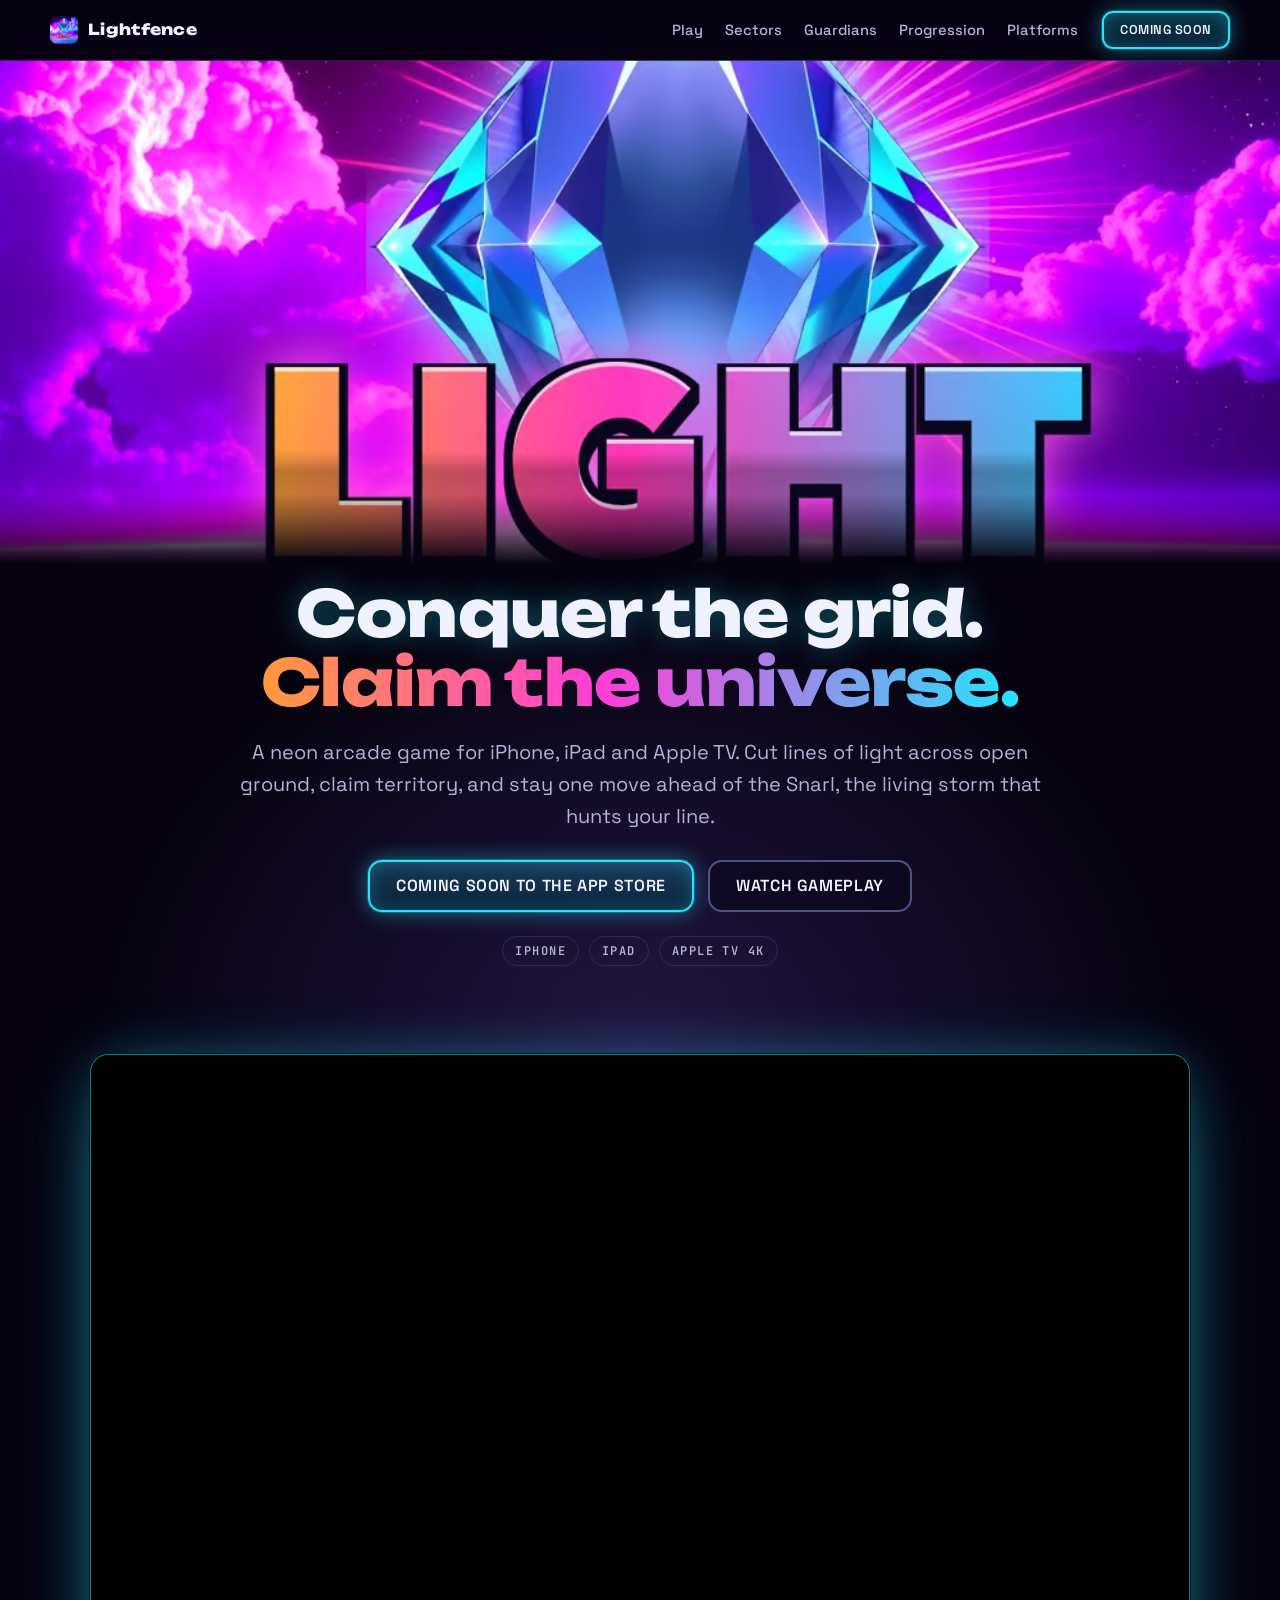
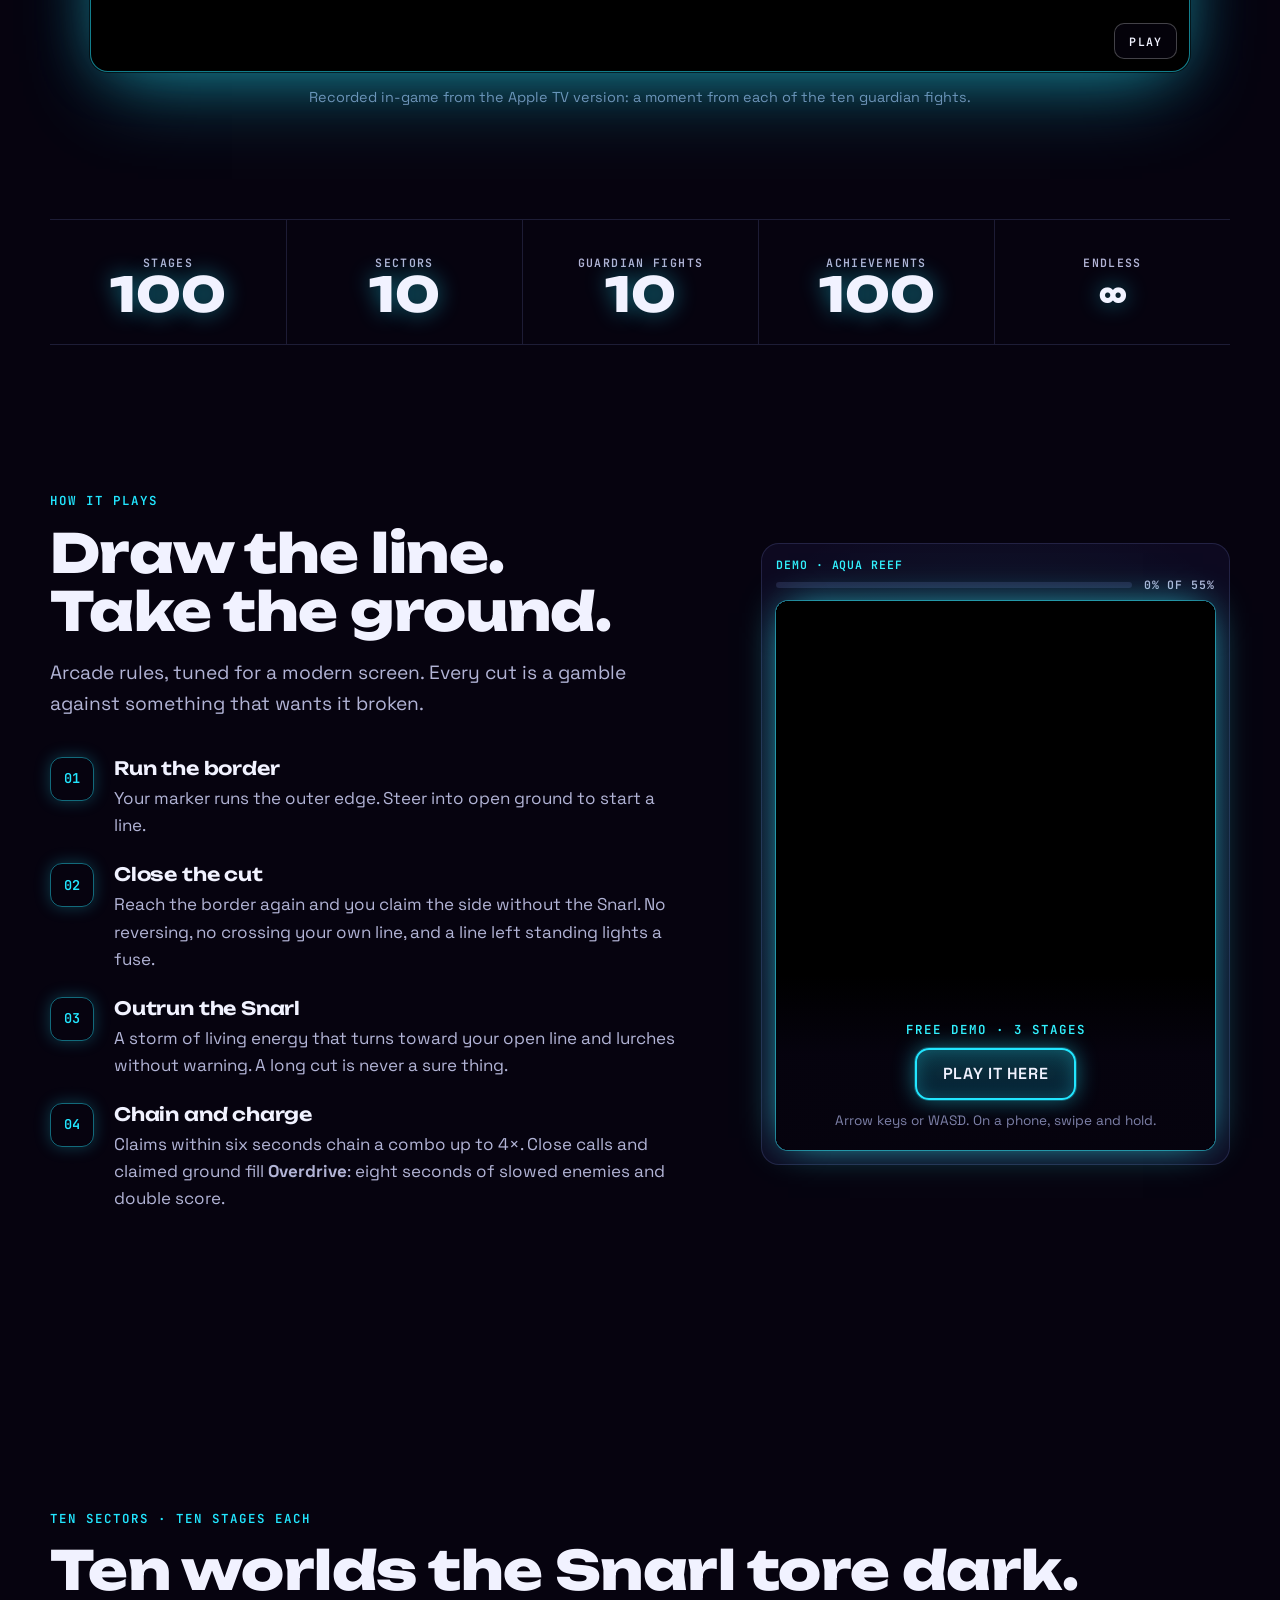
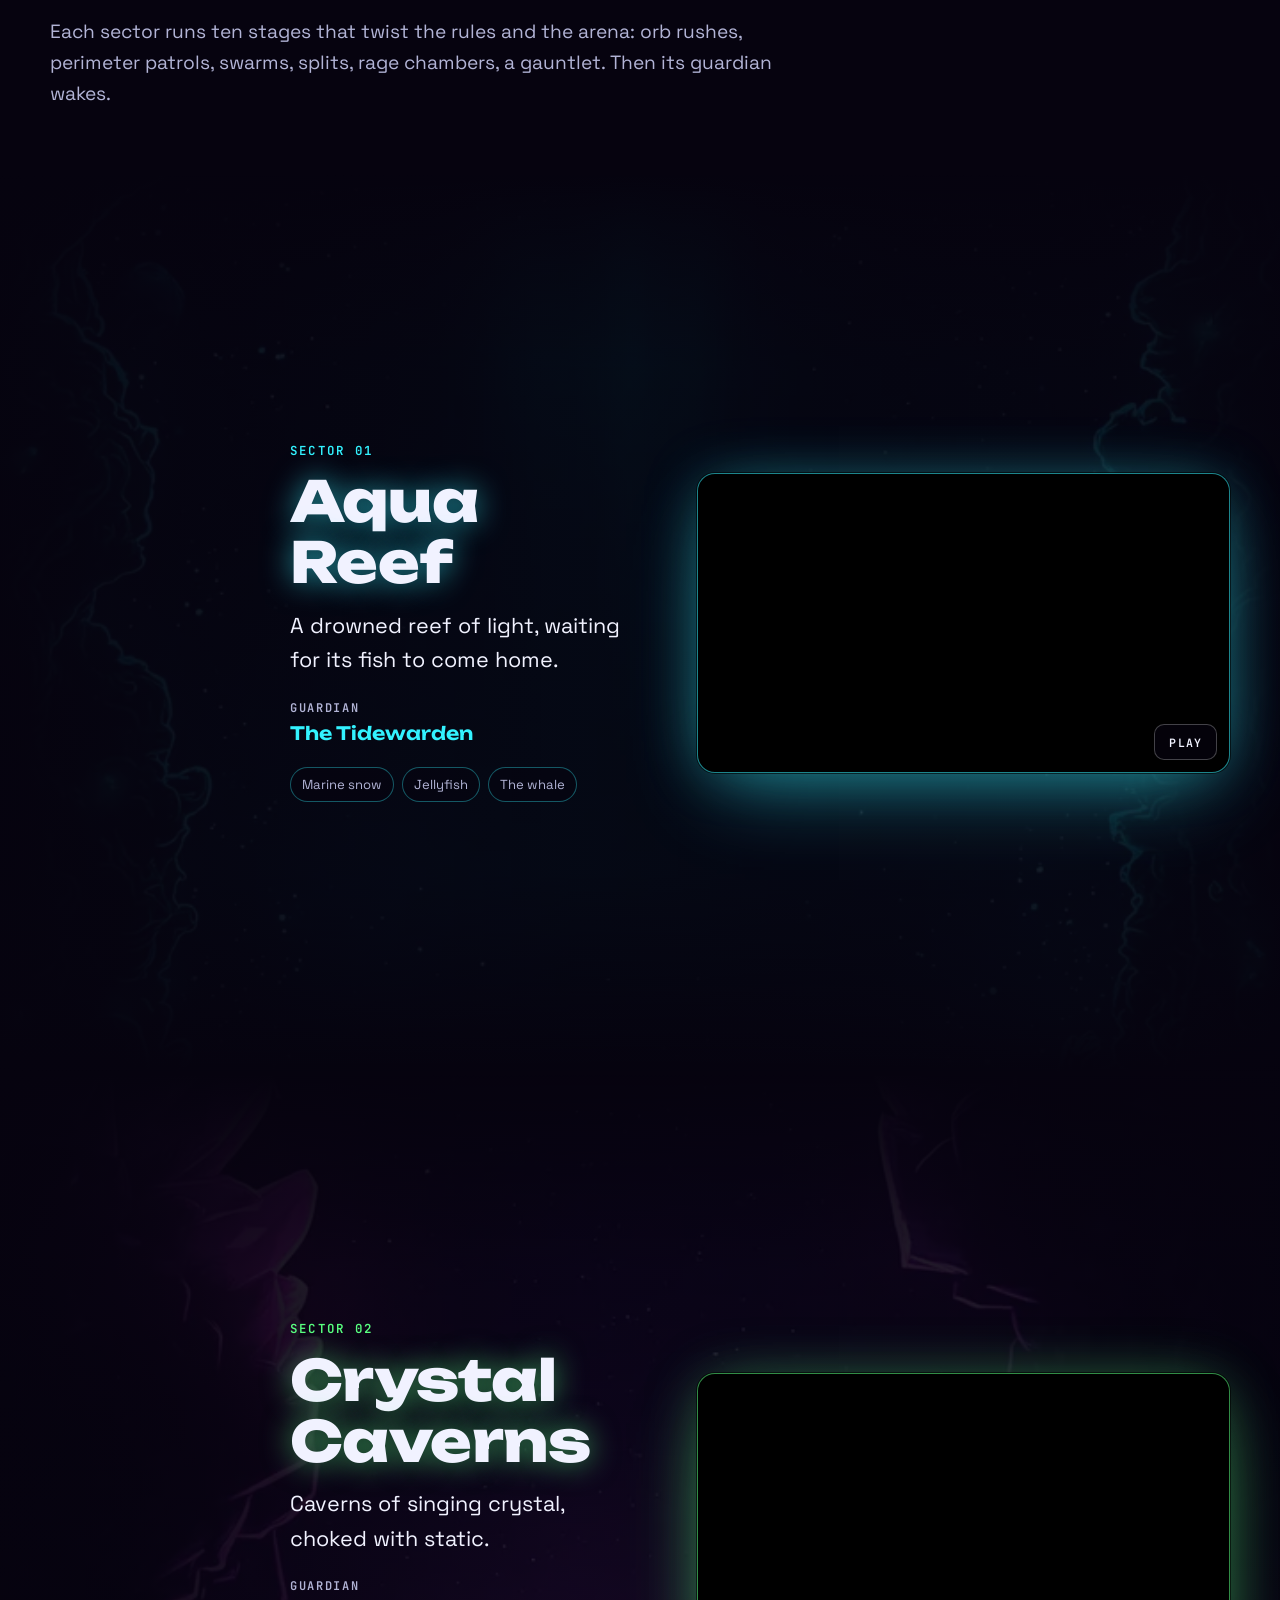
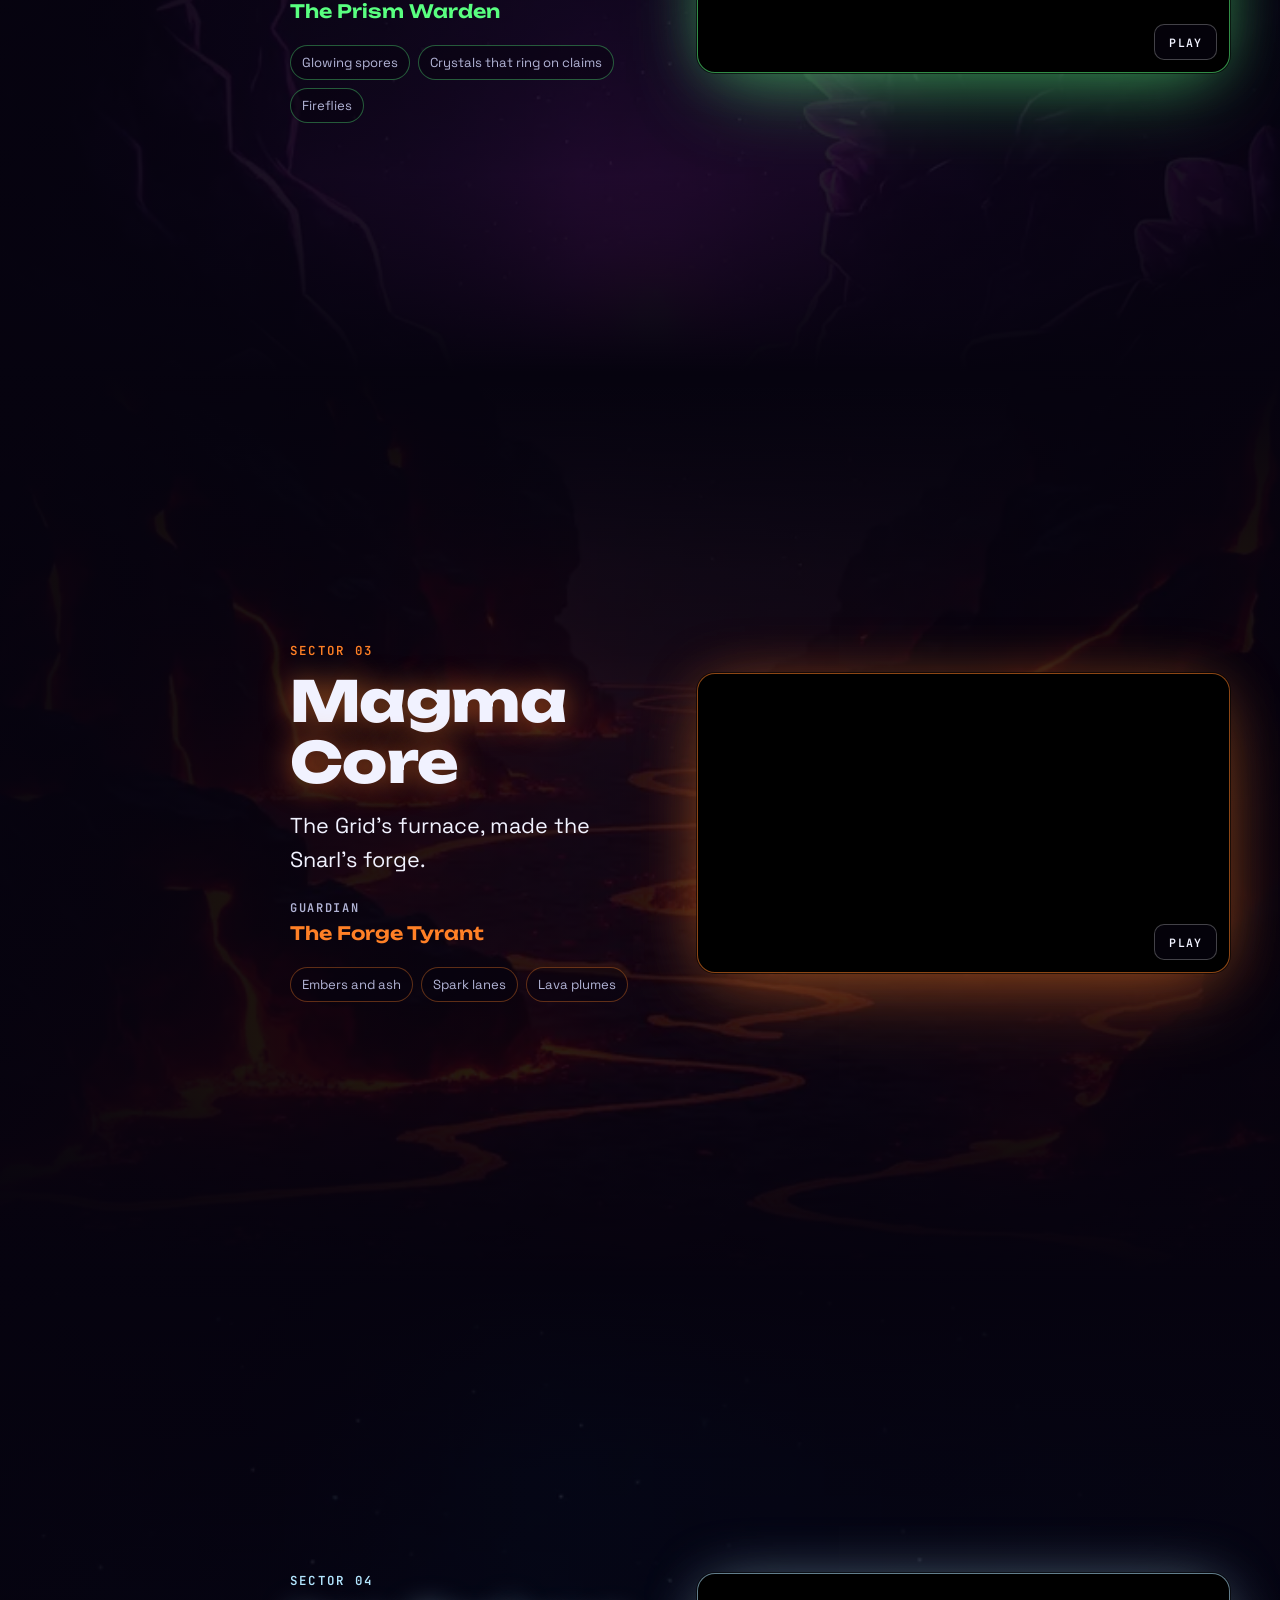
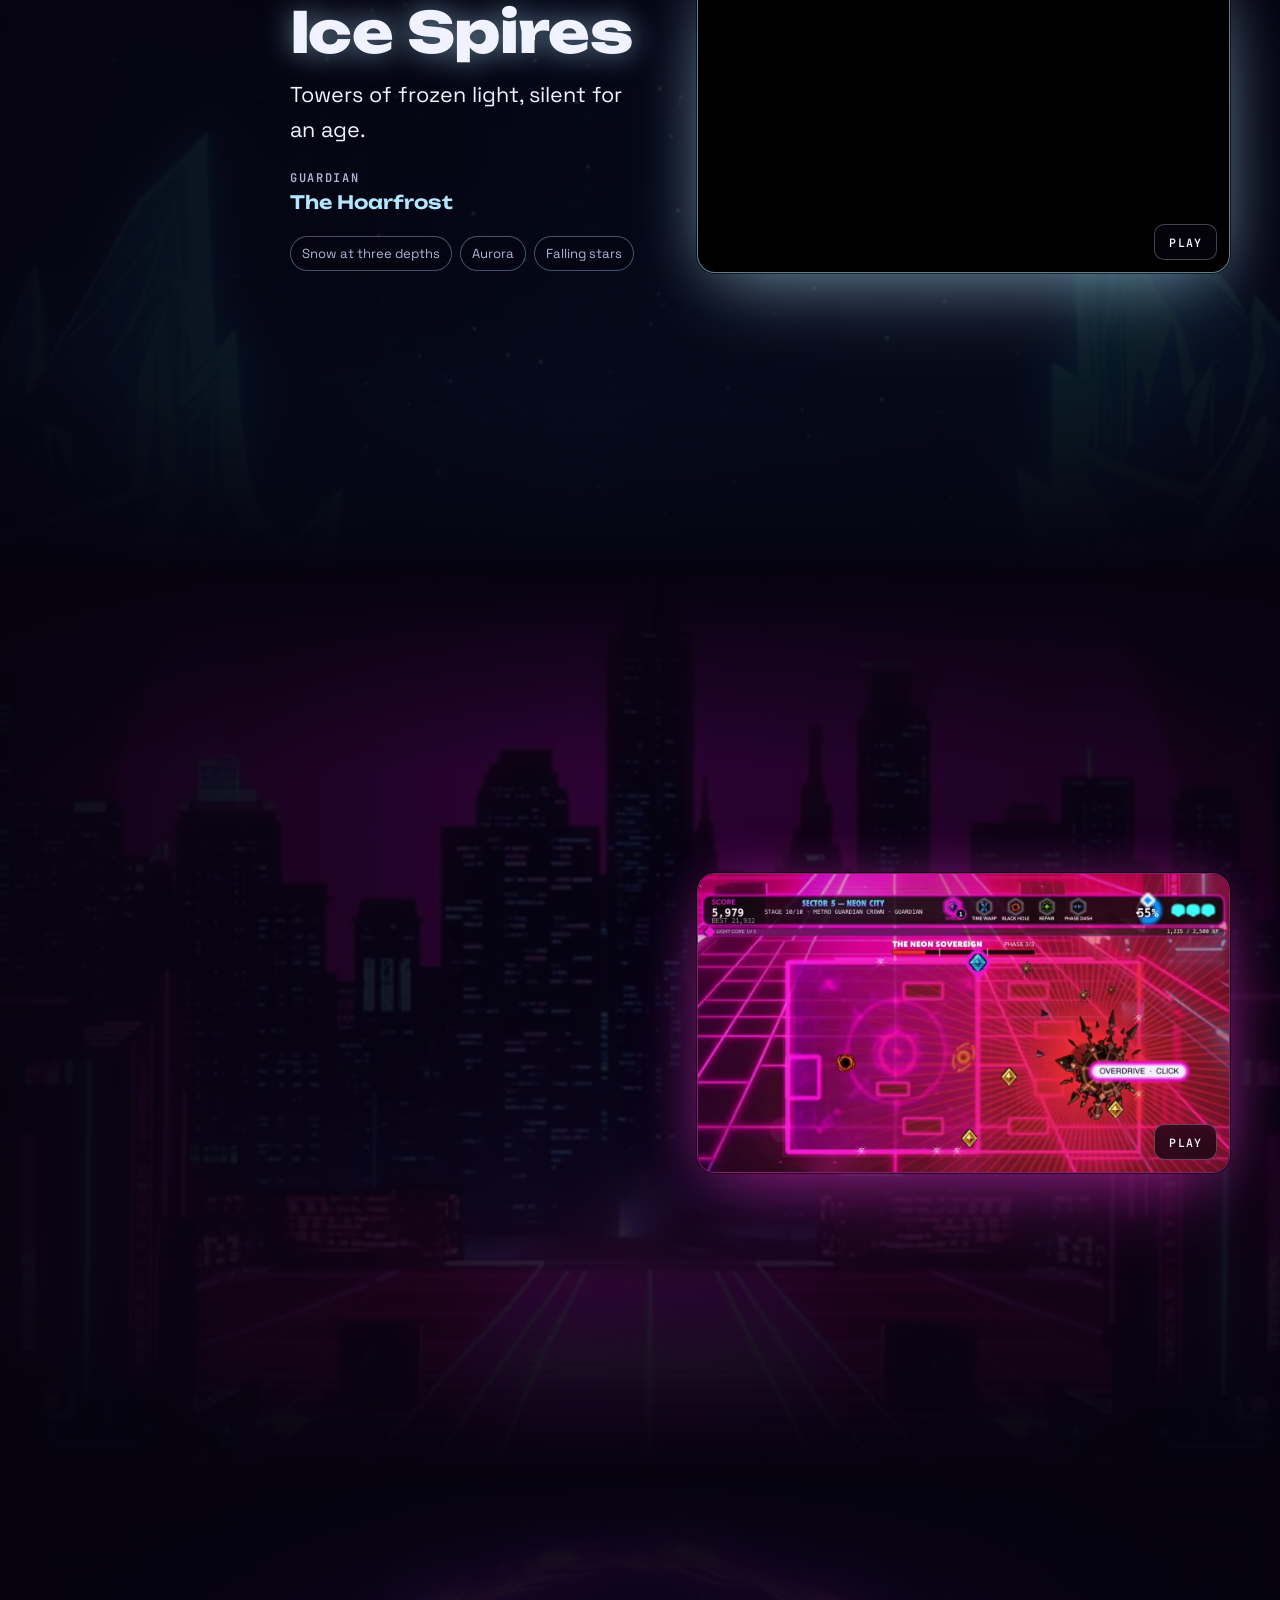
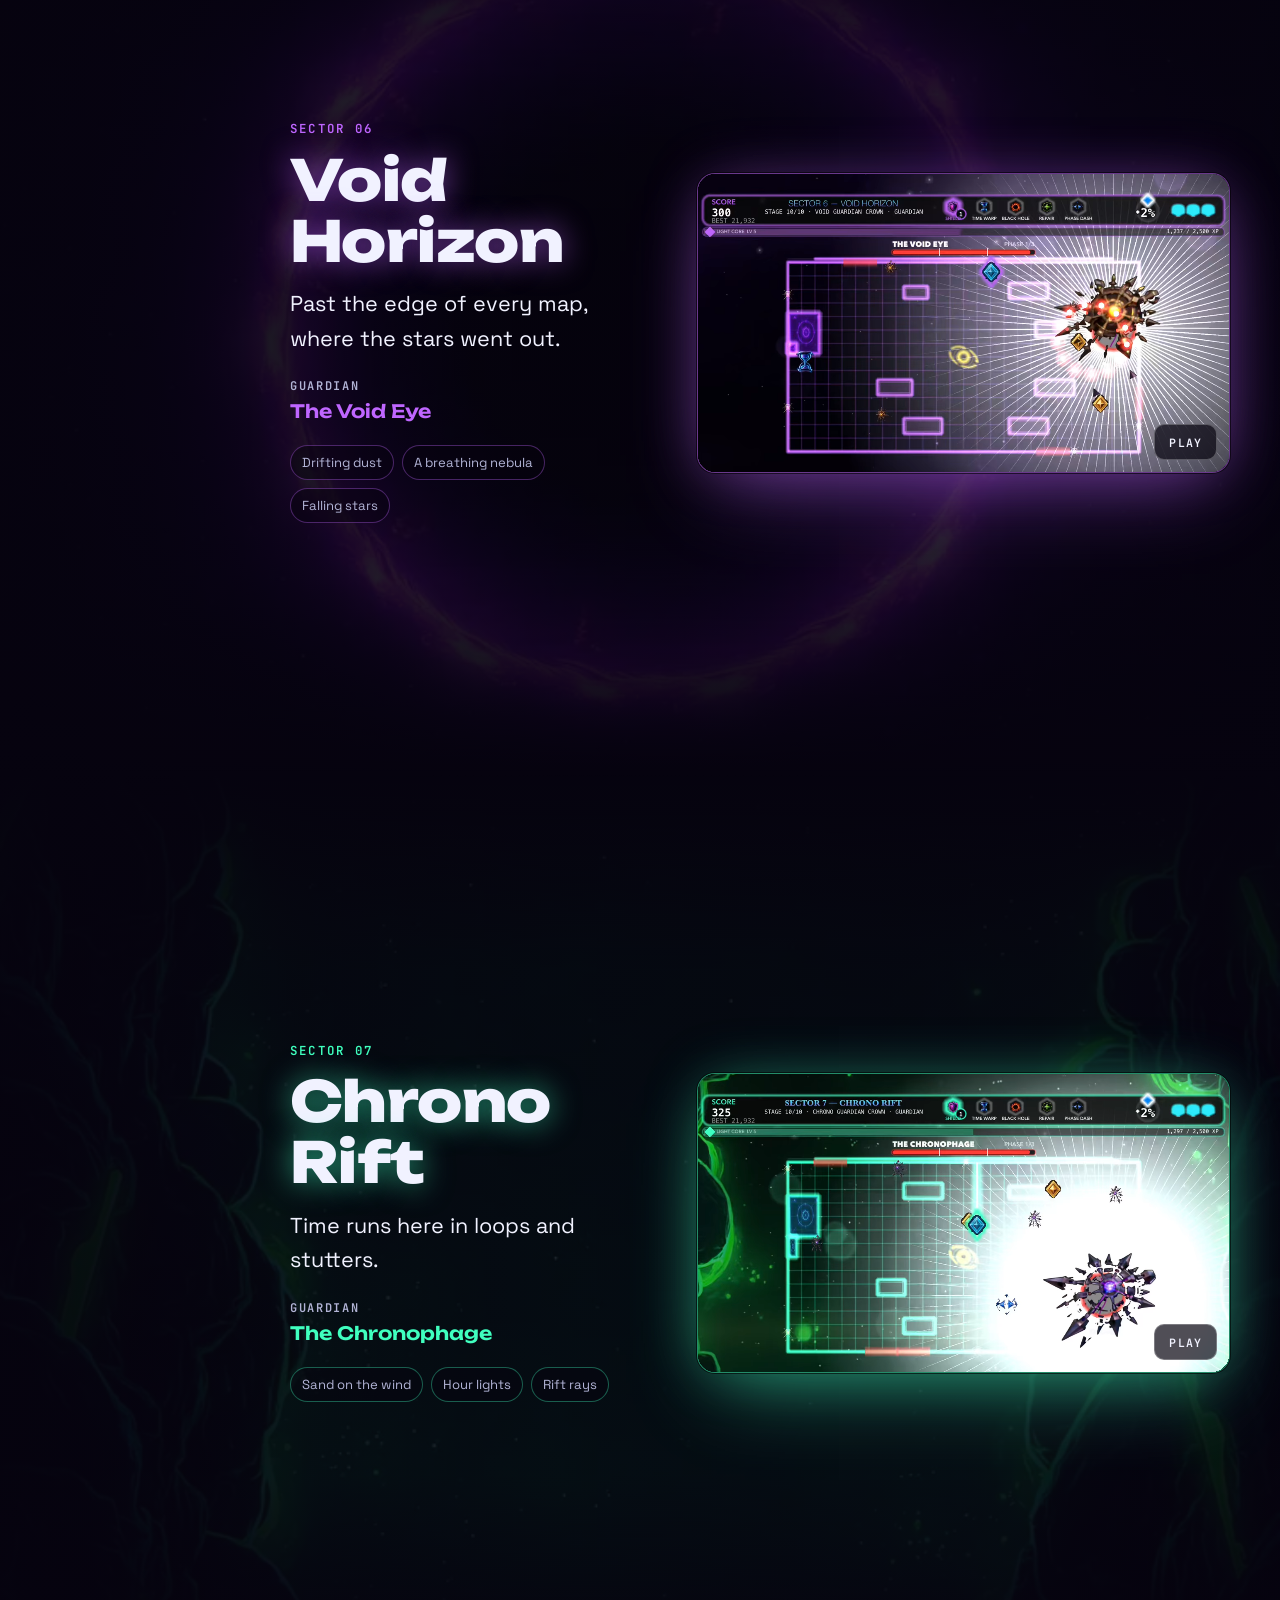
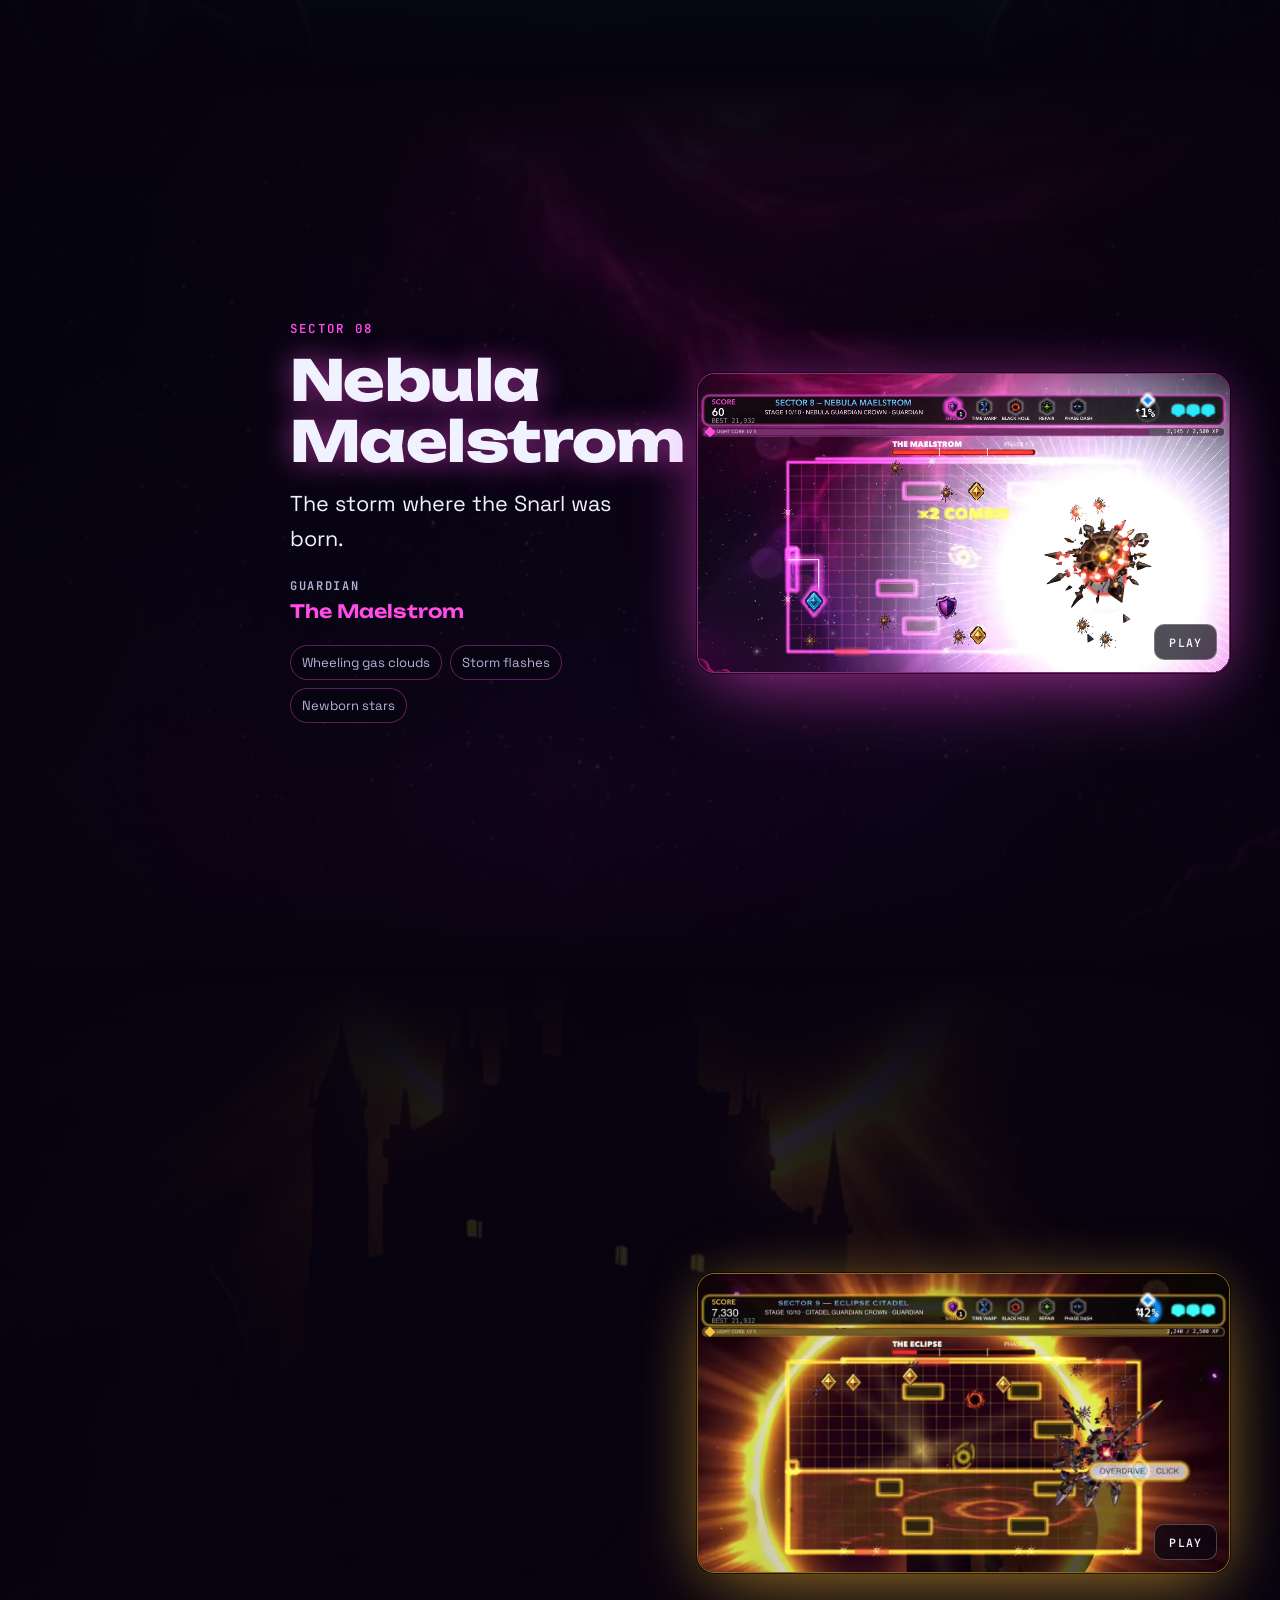
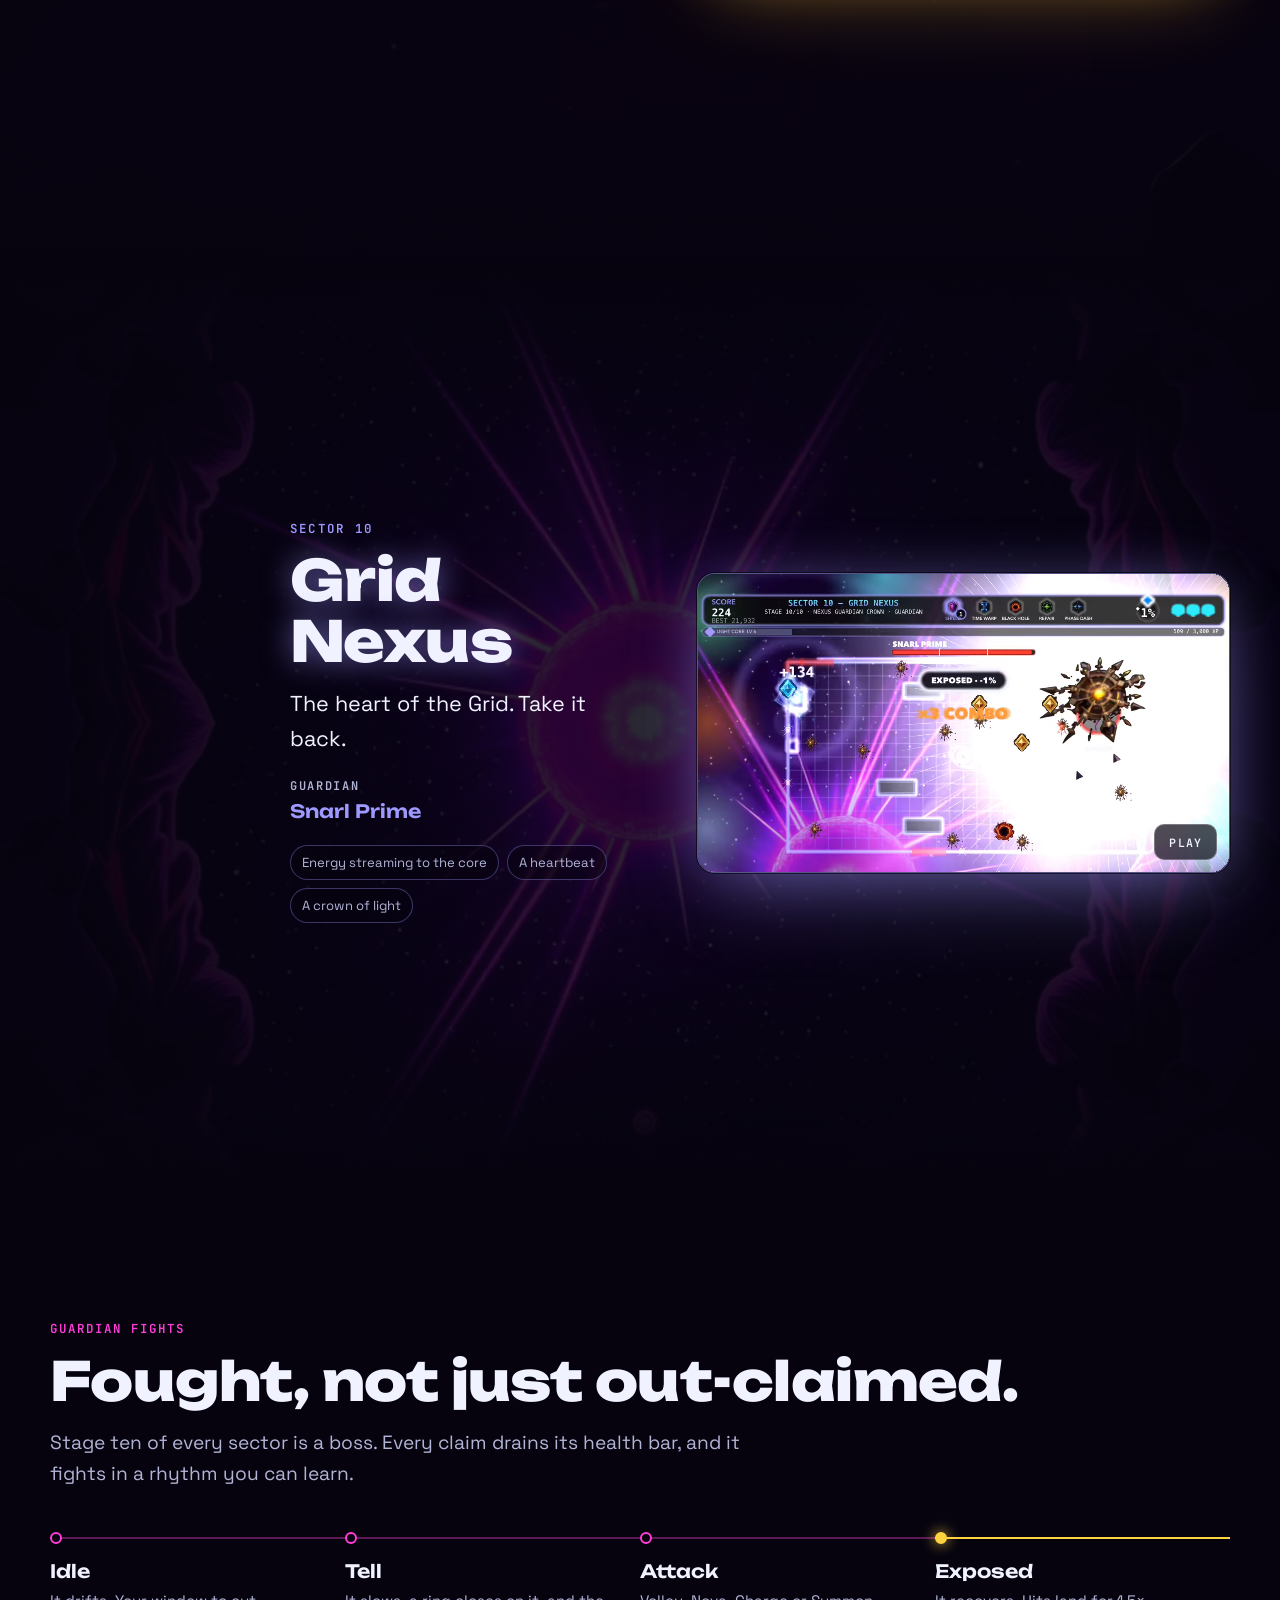
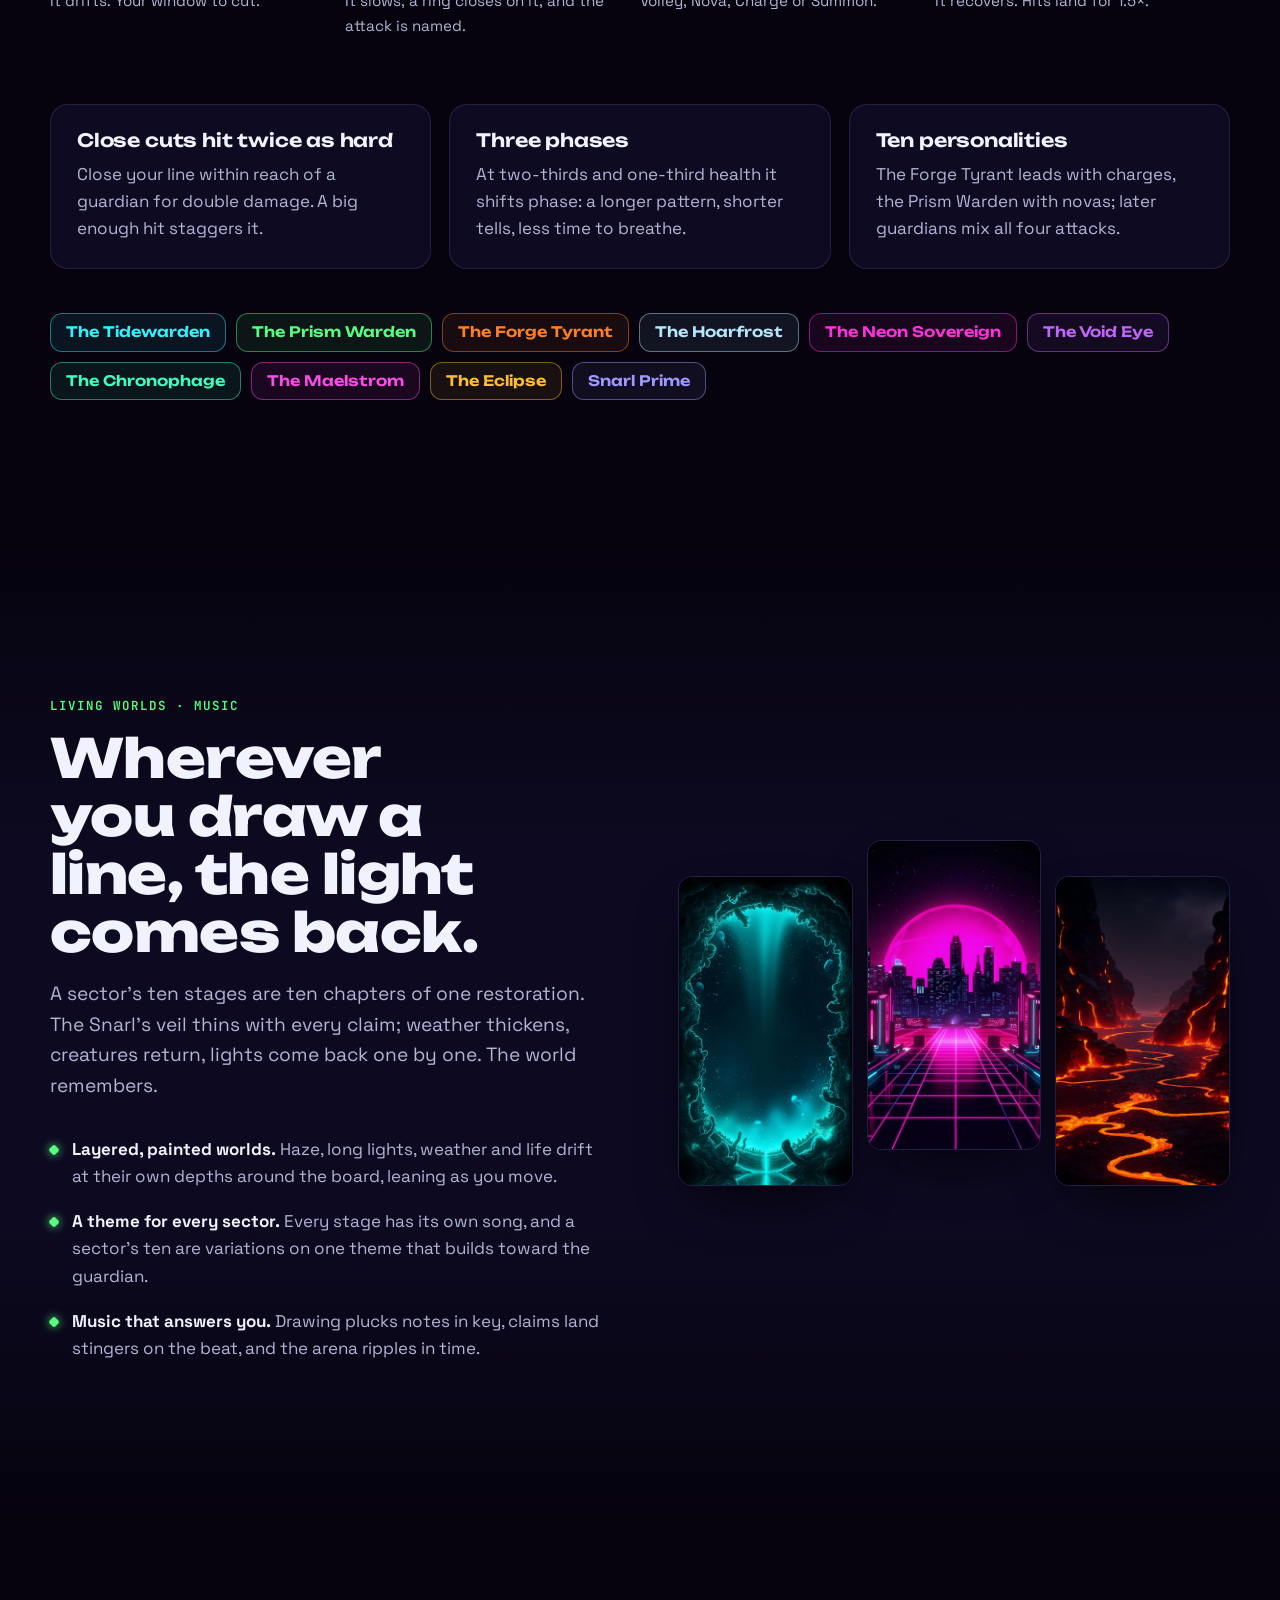
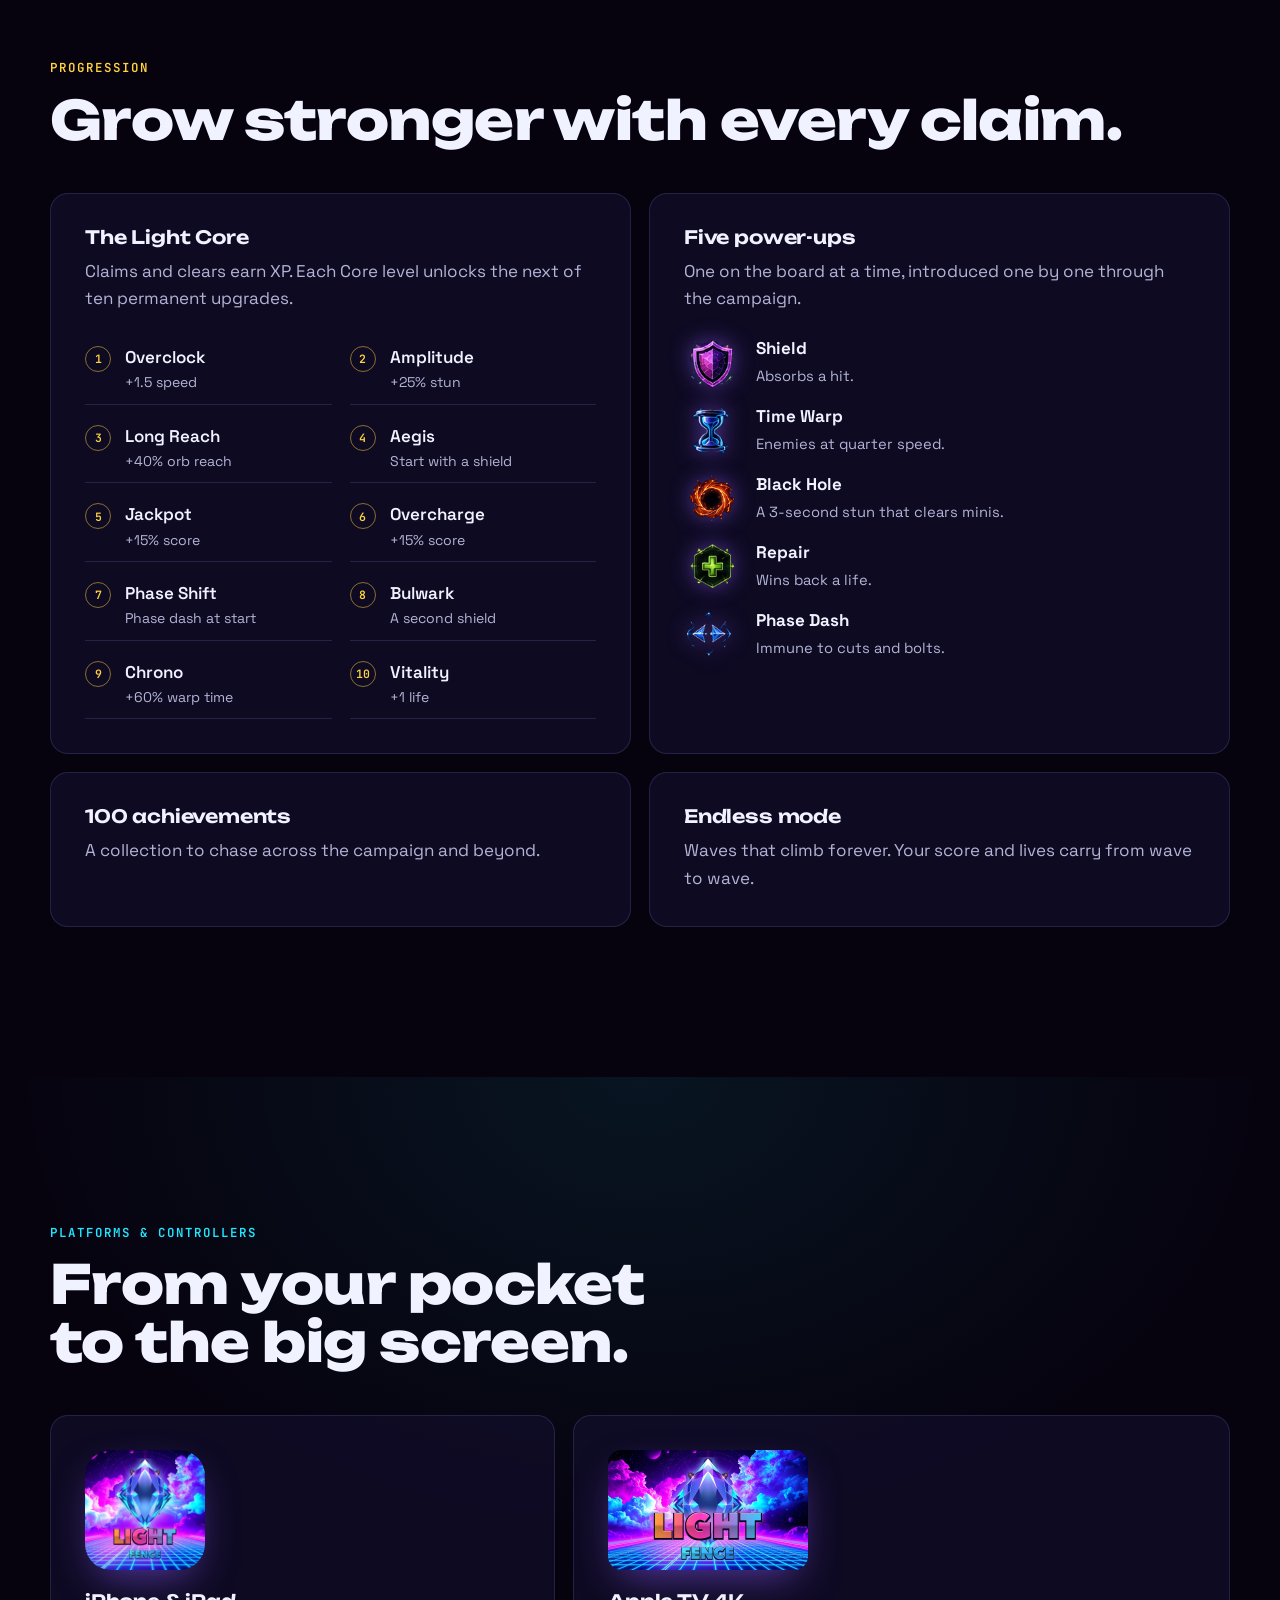
==== commit 28d56a3f: "Play the first three stages right on the page How it plays now holds a real, playable Lightfence boa" ====
--- a/index.html
+++ b/index.html
@@ -40,8 +40,11 @@
   <link href="https://fonts.googleapis.com/css2?family=JetBrains+Mono:wght@500;600&family=Space+Grotesk:wght@400;500;600&family=Unbounded:wght@600;800&display=swap" rel="stylesheet" />
   <link rel="preload" as="image" type="image/avif" imagesrcset="img/hero-1440.avif 1440w, img/hero-2560.avif 2560w" imagesizes="100vw" media="(min-width: 700px)" />
   <link rel="stylesheet" href="lightfence.css" />
+  <link rel="stylesheet" href="play.css" />
   <script>document.documentElement.classList.add('js')</script>
   <script src="lightfence.js" defer></script>
+  <script src="play-gl.js" defer></script>
+  <script src="play.js" defer></script>
 </head>
 <body>
 <a class="skip" href="#main">Skip to content</a>
@@ -50,7 +53,7 @@
   <div class="wrap topbar-in">
     <a class="brand" href="#top"><img src="img/favicon-64.png" alt="" width="28" height="28" /><span>Lightfence</span></a>
     <ul class="navlinks">
-      <li><a href="#play">How it plays</a></li>
+      <li><a href="#play">Play</a></li>
       <li><a href="#sectors">Sectors</a></li>
       <li><a href="#guardians">Guardians</a></li>
       <li><a href="#progression">Progression</a></li>
@@ -115,20 +118,26 @@
         <li><h3>Chain and charge</h3><p>Claims within six seconds chain a combo up to 4&times;. Close calls and claimed ground fill <b>Overdrive</b>: eight seconds of slowed enemies and double score.</p></li>
       </ol>
     </div>
-    <div class="board" aria-hidden="true">
-      <svg viewBox="0 0 320 400" class="board-svg">
-        <defs>
-          <pattern id="grid" width="20" height="20" patternUnits="userSpaceOnUse"><path d="M20 0H0V20" fill="none" stroke="rgba(120,140,255,.18)" stroke-width="1"/></pattern>
-          <filter id="glow" x="-50%" y="-50%" width="200%" height="200%"><feGaussianBlur stdDeviation="3" result="b"/><feMerge><feMergeNode in="b"/><feMergeNode in="SourceGraphic"/></feMerge></filter>
-        </defs>
-        <rect x="10" y="10" width="300" height="380" fill="url(#grid)" />
-        <polygon class="claim" points="10,10 170,10 170,170 90,170 90,250 10,250" />
-        <rect x="10" y="10" width="300" height="380" rx="2" fill="none" stroke="#22e6ff" stroke-width="3" filter="url(#glow)" />
-        <path class="cut" d="M170 10 V170 H90 V250 H10" fill="none" stroke="#fff36a" stroke-width="3" filter="url(#glow)" />
-        <circle class="marker" r="6" fill="#fff" filter="url(#glow)"><animateMotion dur="6s" repeatCount="indefinite" keyPoints="0;1;1" keyTimes="0;.55;1" calcMode="linear" path="M170 10 V170 H90 V250 H10" /></circle>
-        <g class="snarl" filter="url(#glow)"><path d="M0 -18 L14 6 L-12 10 Z M-16 -6 L16 -2 L0 18 Z" fill="none" stroke="#ff3dd8" stroke-width="2.5"/></g>
-        <circle class="tracer" r="5" fill="#ffb02e" filter="url(#glow)"><animateMotion dur="9s" repeatCount="indefinite" path="M310 390 H10 V10 H310 Z" /></circle>
-      </svg>
+    <div class="board mini" id="mini">
+      <div class="mini-hud" aria-hidden="true">
+        <span class="mini-sector" data-mini="sector">Demo &middot; Aqua Reef</span>
+        <span class="mini-lives" data-mini="lives"></span>
+        <span class="mini-score" data-mini="score"></span>
+        <span class="mini-meter"><i data-mini="bar"></i></span>
+        <span class="mini-pct" data-mini="pct"></span>
+      </div>
+      <div class="mini-stage">
+        <canvas tabindex="0" width="400" height="500" aria-label="Lightfence mini board. Arrow keys or WASD steer; Escape pauses."></canvas>
+        <div class="mini-start">
+          <p class="eyebrow">Free demo &middot; 3 stages</p>
+          <button class="btn" type="button" data-act="start">Play it here</button>
+          <p class="mini-help">Arrow keys or WASD. On a phone, swipe and hold.</p>
+          <p class="mini-best" data-mini="best"></p>
+        </div>
+        <div class="mini-card" role="dialog" aria-label="Lightfence demo" hidden></div>
+      </div>
+      <p class="sr-only" data-mini="live" aria-live="polite"></p>
+      <noscript><p class="mini-help">The playable board needs JavaScript.</p></noscript>
     </div>
   </section>
 
--- a/lightfence.css
+++ b/lightfence.css
@@ -132,14 +132,6 @@
   font: 600 0.85rem/1 var(--mono); color: var(--cyan); border: 1px solid rgba(34, 230, 255, 0.45); border-radius: 12px; box-shadow: 0 0 16px rgba(34, 230, 255, 0.25); }
 .steps p { color: var(--muted); margin-top: 6px; }
 .board { border-radius: var(--radius); padding: 18px; background: radial-gradient(circle at 50% 40%, rgba(34, 230, 255, 0.08), transparent 70%), var(--bg-2); border: 1px solid var(--line); }
-.board-svg { width: 100%; height: auto; }
-.board .claim { fill: rgba(34, 140, 255, 0.28); stroke: rgba(34, 200, 255, 0.7); stroke-width: 1; opacity: 0; animation: claim 6s infinite; }
-.board .cut { stroke-dasharray: 480; stroke-dashoffset: 480; animation: cut 6s infinite linear; }
-.board .snarl { transform: translate(230px, 270px); animation: snarl 7s infinite ease-in-out; }
-@keyframes cut { 0% { stroke-dashoffset: 480; } 55%, 92% { stroke-dashoffset: 0; opacity: 1; } 100% { stroke-dashoffset: 0; opacity: 0; } }
-@keyframes claim { 0%, 55% { opacity: 0; } 62%, 92% { opacity: 1; } 100% { opacity: 0; } }
-@keyframes snarl { 0%, 100% { transform: translate(230px, 270px) rotate(0); } 30% { transform: translate(200px, 320px) rotate(80deg); }
-  55% { transform: translate(255px, 220px) rotate(170deg); } 80% { transform: translate(215px, 300px) rotate(260deg); } }
 @media (max-width: 860px) { .play { grid-template-columns: 1fr; } .board { max-width: 380px; margin-inline: auto; width: 100%; } }
 
 /* Sectors */
@@ -285,6 +277,4 @@
   html { scroll-behavior: auto; }
   *, *::before, *::after { animation: none !important; transition: none !important; }
   .js .reveal { opacity: 1; transform: none; }
-  .board .claim { opacity: 1; }
-  .board .cut { stroke-dashoffset: 0; }
-}
+}
--- a/play.css
+++ b/play.css
@@ -0,0 +1,42 @@
+/* The playable mini board (play.js). Sits in the How it plays section. */
+.mini { --mini-accent: #33f2ff; padding: 14px; position: relative; }
+.mini-hud { display: grid; grid-template-columns: 1fr auto auto; gap: 6px 12px; align-items: center; margin-bottom: 10px;
+  font: 600 0.72rem/1.2 var(--mono); letter-spacing: 0.08em; text-transform: uppercase; color: var(--muted); }
+.mini-sector { color: var(--mini-accent); white-space: nowrap; overflow: hidden; text-overflow: ellipsis; }
+.mini-lives { color: var(--mini-accent); letter-spacing: 0.2em; }
+.mini-score { color: var(--ink); font-variant-numeric: tabular-nums; }
+.mini-meter { grid-column: 1 / 3; height: 6px; border-radius: 99px; background: rgba(150, 160, 255, 0.14); overflow: hidden; }
+.mini-meter i { display: block; height: 100%; width: 0; border-radius: inherit; background: var(--mini-accent);
+  box-shadow: 0 0 12px var(--mini-accent); transition: width 0.25s ease; }
+.mini-pct { font-variant-numeric: tabular-nums; }
+.mini-stage { position: relative; border-radius: 12px; overflow: hidden;
+  box-shadow: 0 0 0 1px color-mix(in srgb, var(--mini-accent) 45%, transparent), 0 0 40px -12px var(--mini-accent); }
+.mini canvas { display: block; width: 100%; aspect-ratio: 4 / 5; background: #070414; outline: none; cursor: pointer; }
+.mini canvas:focus-visible { box-shadow: inset 0 0 0 2px var(--mini-accent); }
+.mini.playing canvas { touch-action: none; cursor: none; }
+
+.mini-start { position: absolute; inset: auto 0 0; padding: 48px 18px 18px; text-align: center;
+  background: linear-gradient(transparent, rgba(6, 3, 15, 0.92) 45%); }
+.mini-start .eyebrow { margin-bottom: 12px; color: var(--mini-accent); }
+.mini.playing .mini-start, .mini.carded .mini-start { display: none; }
+.mini-help { color: var(--faint); font-size: 0.85rem; margin-top: 10px; }
+.mini-best { color: var(--muted); font: 600 0.75rem/1 var(--mono); margin-top: 8px; }
+.mini-best:empty { display: none; }
+
+.mini-card { position: absolute; inset: 0; display: grid; align-content: center; gap: 14px; padding: 26px; text-align: center;
+  background: rgba(6, 3, 15, 0.86); backdrop-filter: blur(6px); -webkit-backdrop-filter: blur(6px); animation: mini-in 0.35s ease both; }
+.mini-card[hidden] { display: none; }
+.mini-card h3 { font-size: clamp(1.4rem, 3vw, 1.8rem); outline: none; }
+.mini-card p { color: var(--muted); font-size: 0.95rem; margin: 0; }
+.mini-card .eyebrow { margin: 0; color: var(--mini-accent); }
+.mini-actions { display: flex; flex-wrap: wrap; gap: 10px; justify-content: center; margin-top: 4px; }
+.mini-next { position: relative; height: 92px; border-radius: 12px; overflow: hidden; display: grid; align-content: end; justify-items: start;
+  padding: 10px 14px; text-align: left; border: 1px solid rgba(179, 230, 255, 0.4);
+  background: linear-gradient(transparent 20%, rgba(6, 3, 15, 0.85)), var(--next) center 40% / cover; }
+.mini-next::after { content: "🔒"; position: absolute; top: 10px; right: 12px; font-size: 1rem; }
+.mini-next span { font: 600 0.68rem/1 var(--mono); letter-spacing: 0.12em; text-transform: uppercase; color: #b3e6ff; }
+.mini-next b { font: 800 1.1rem/1.2 var(--display); color: var(--ink); }
+@keyframes mini-in { from { opacity: 0; transform: scale(0.98); } }
+
+@media (max-width: 860px) { .board.mini { max-width: 440px; } }
+@media (prefers-reduced-motion: reduce) { .mini-card { animation: none; } .mini-meter i { transition: none; } }
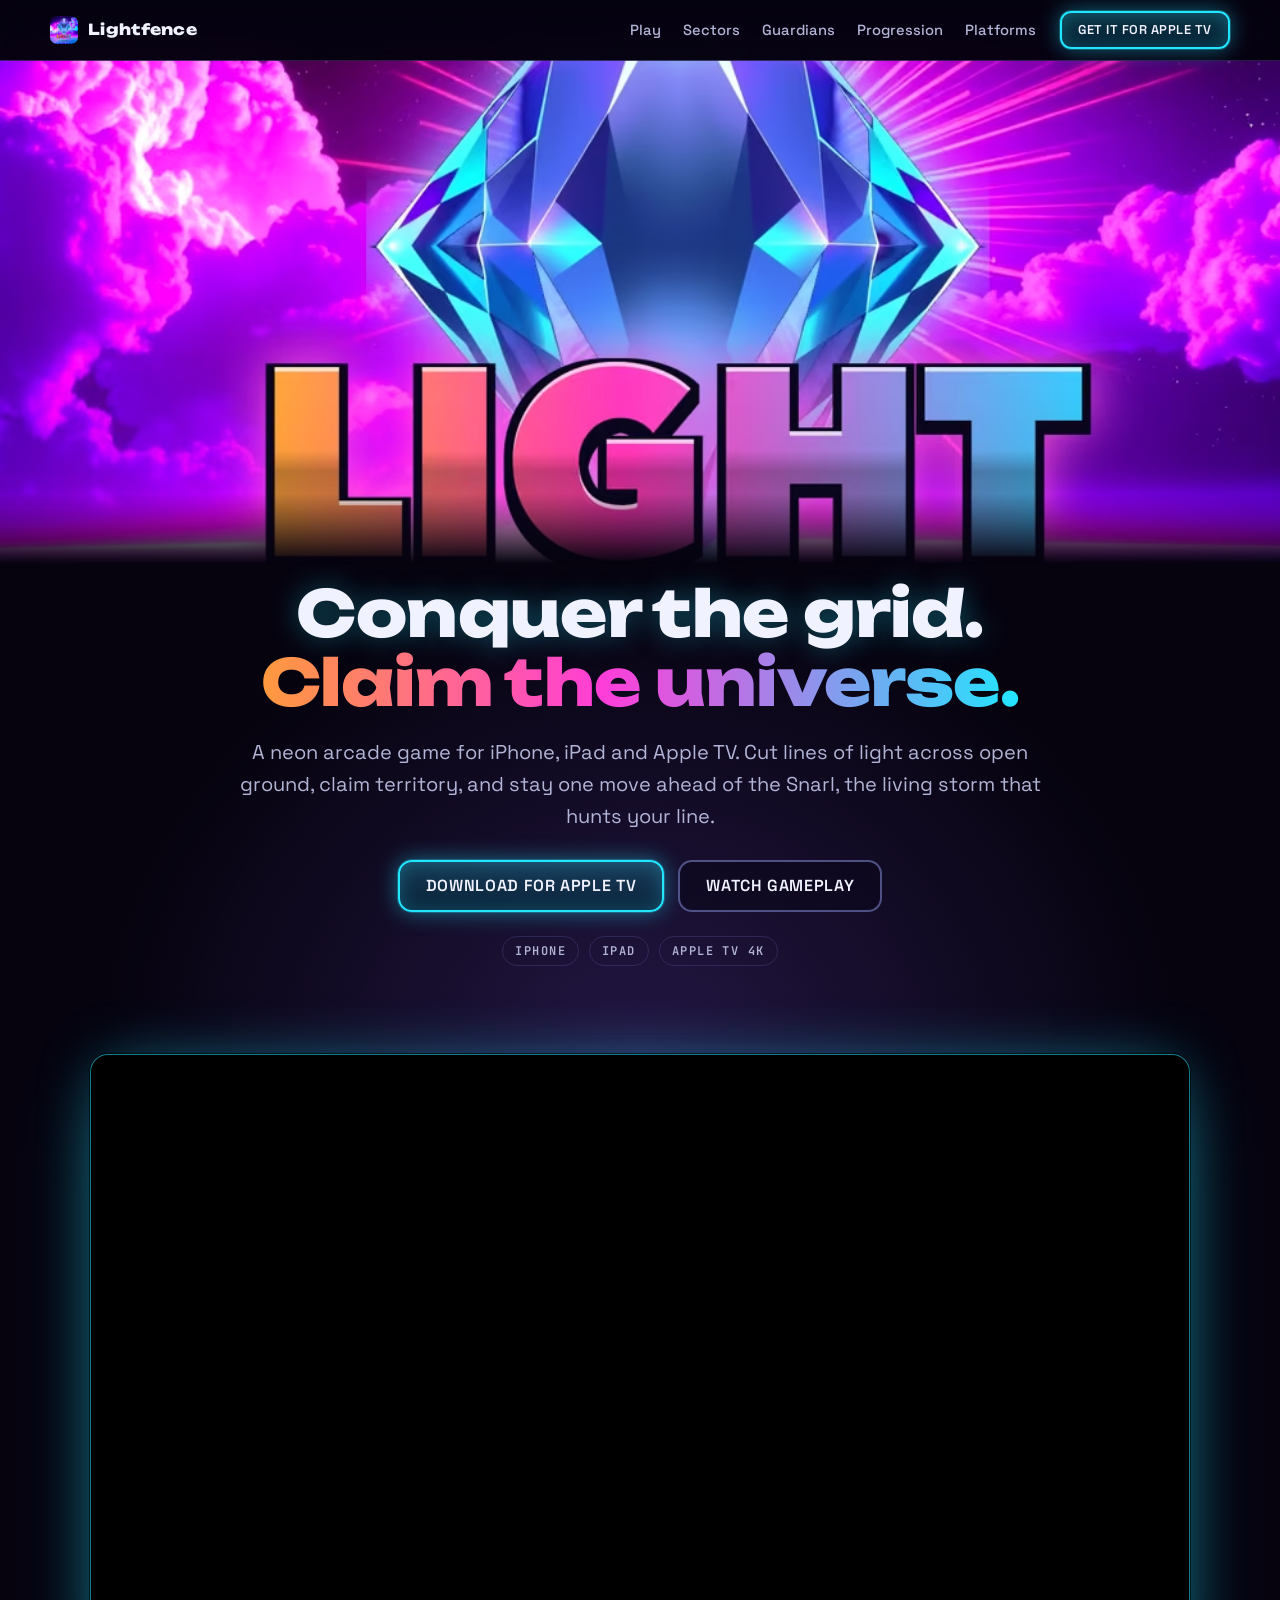
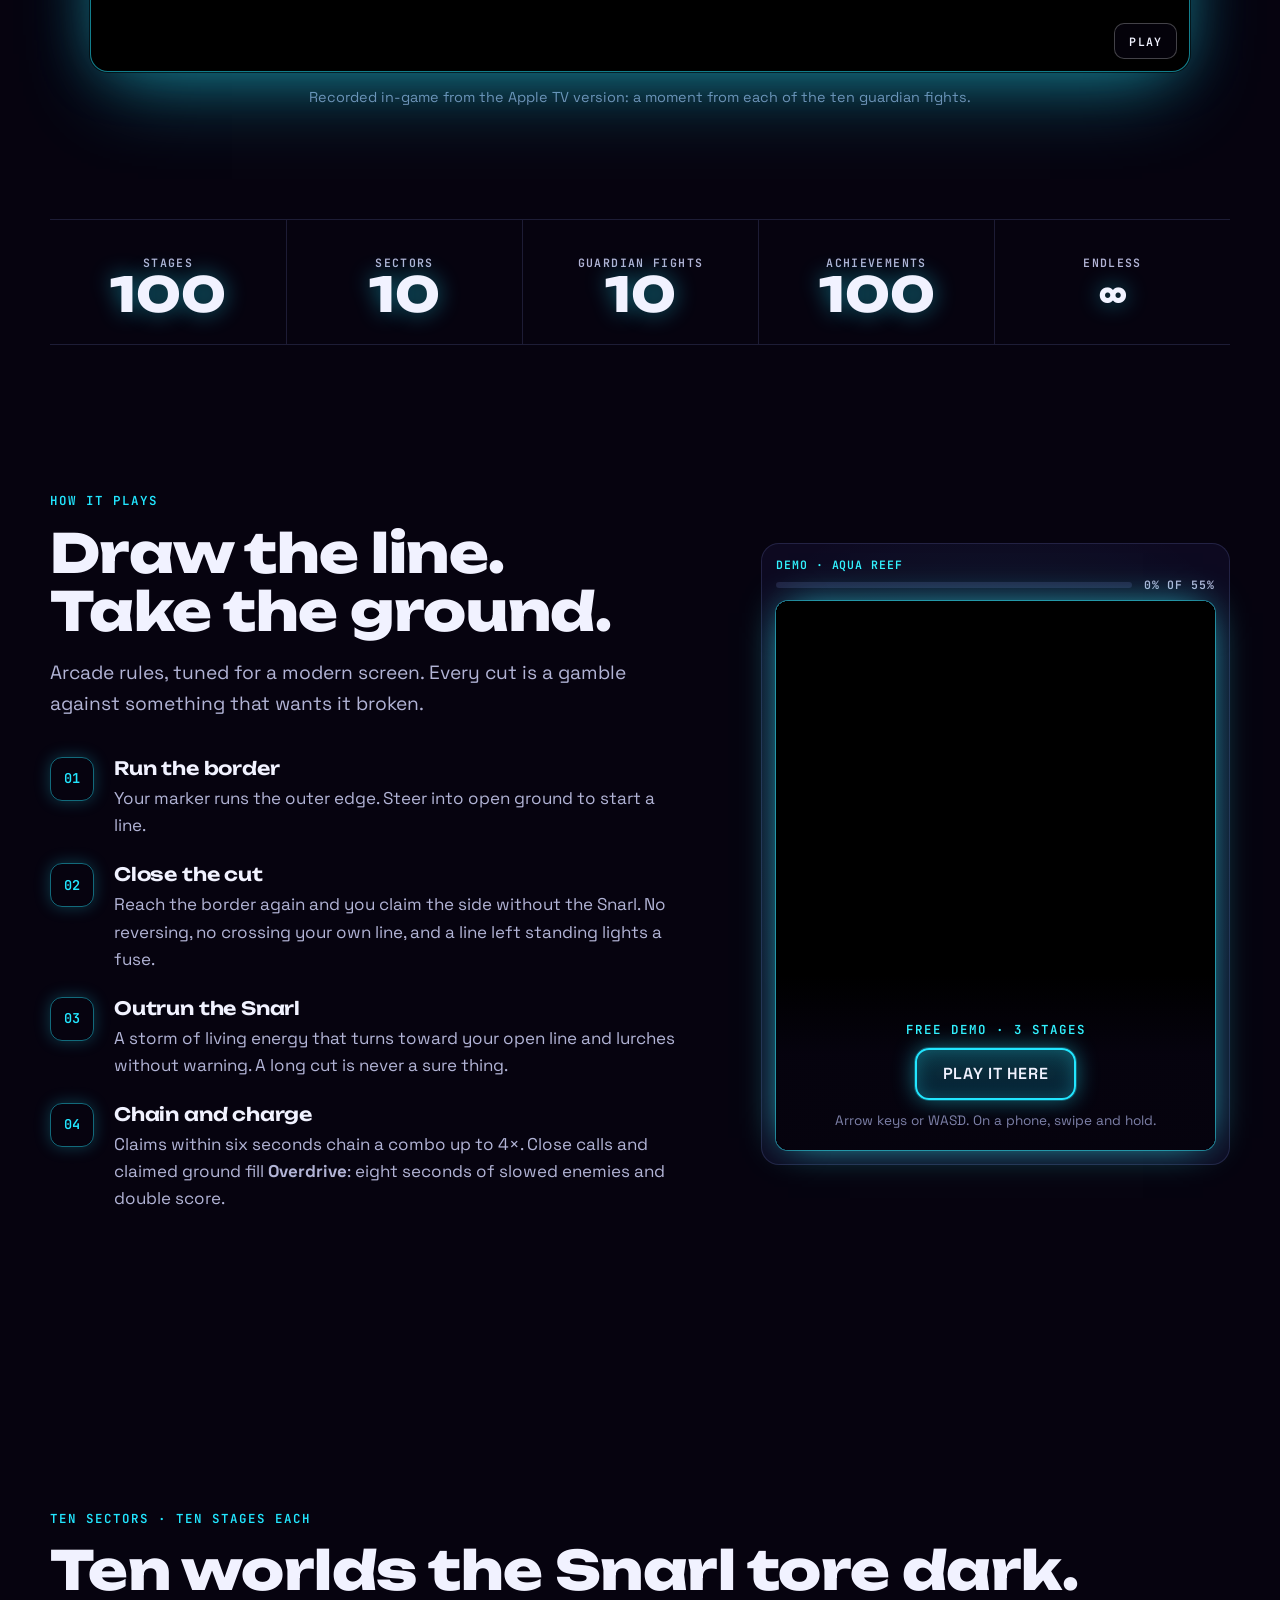
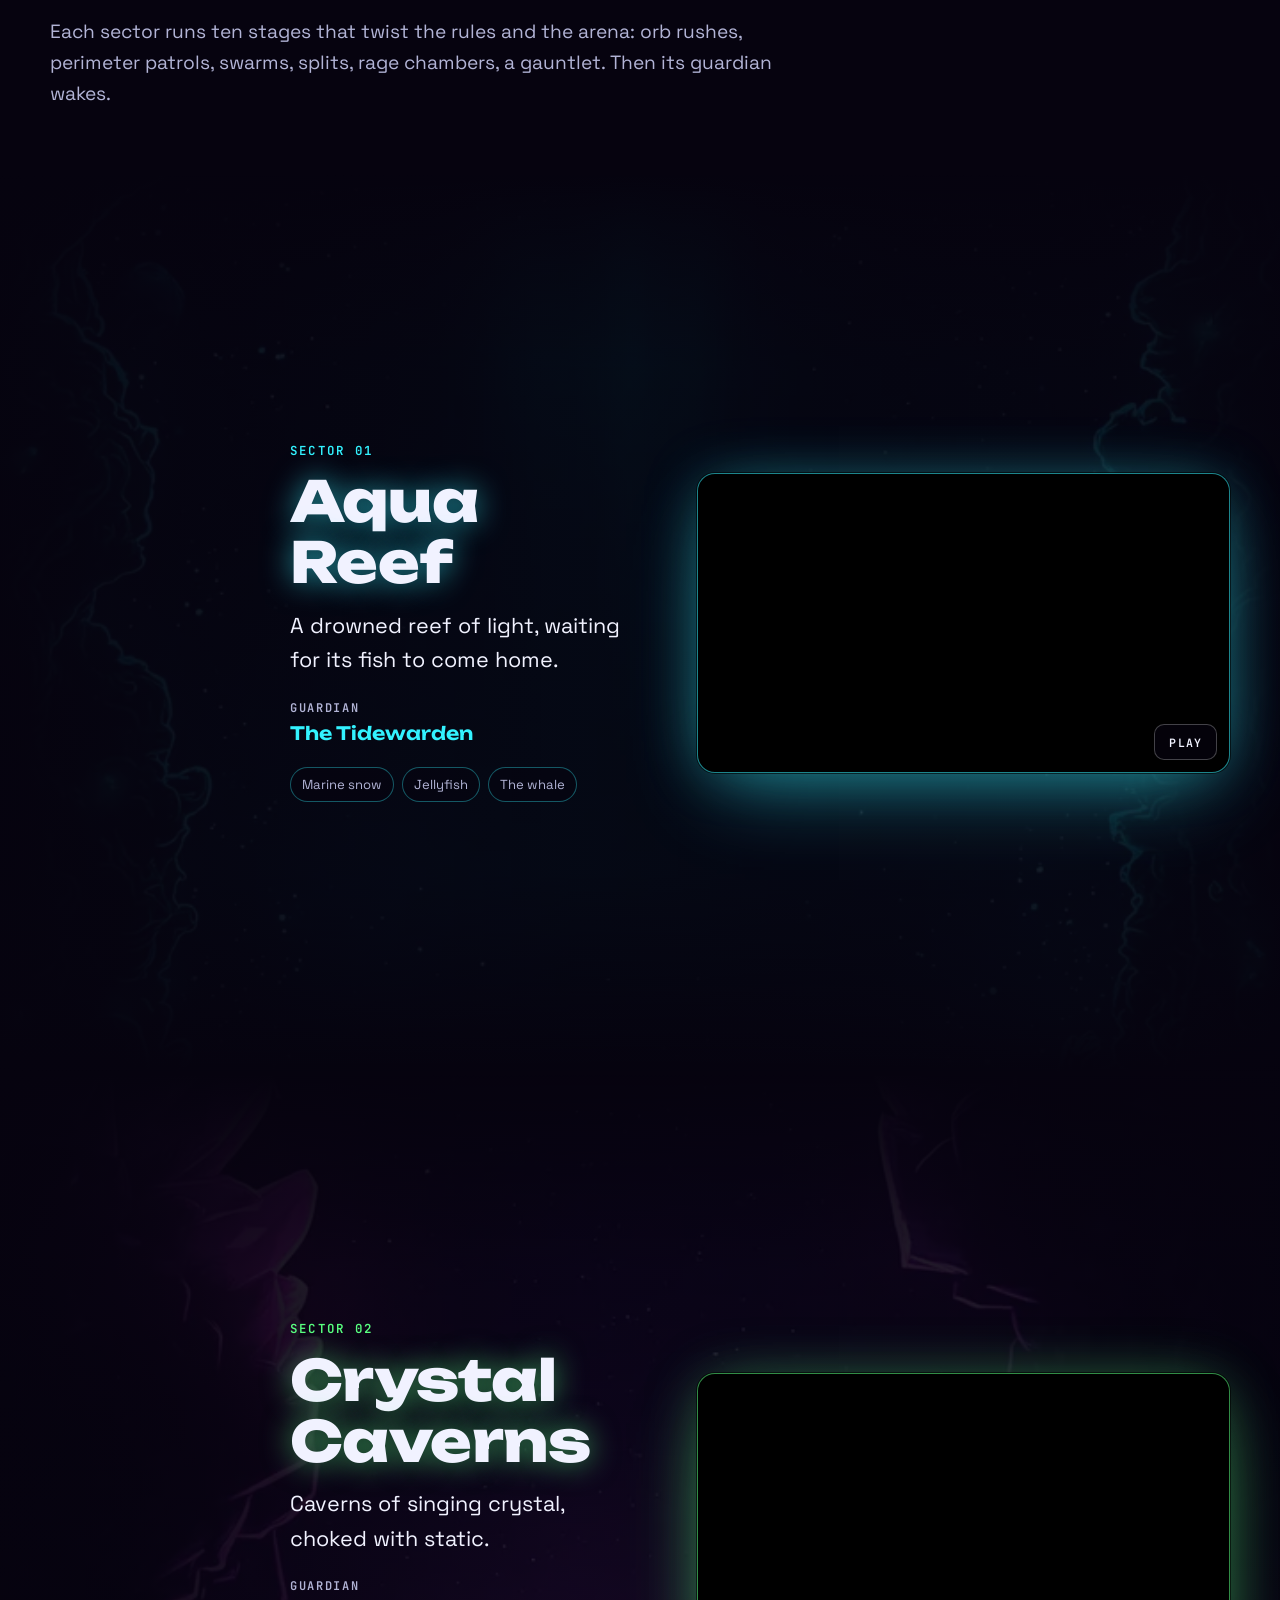
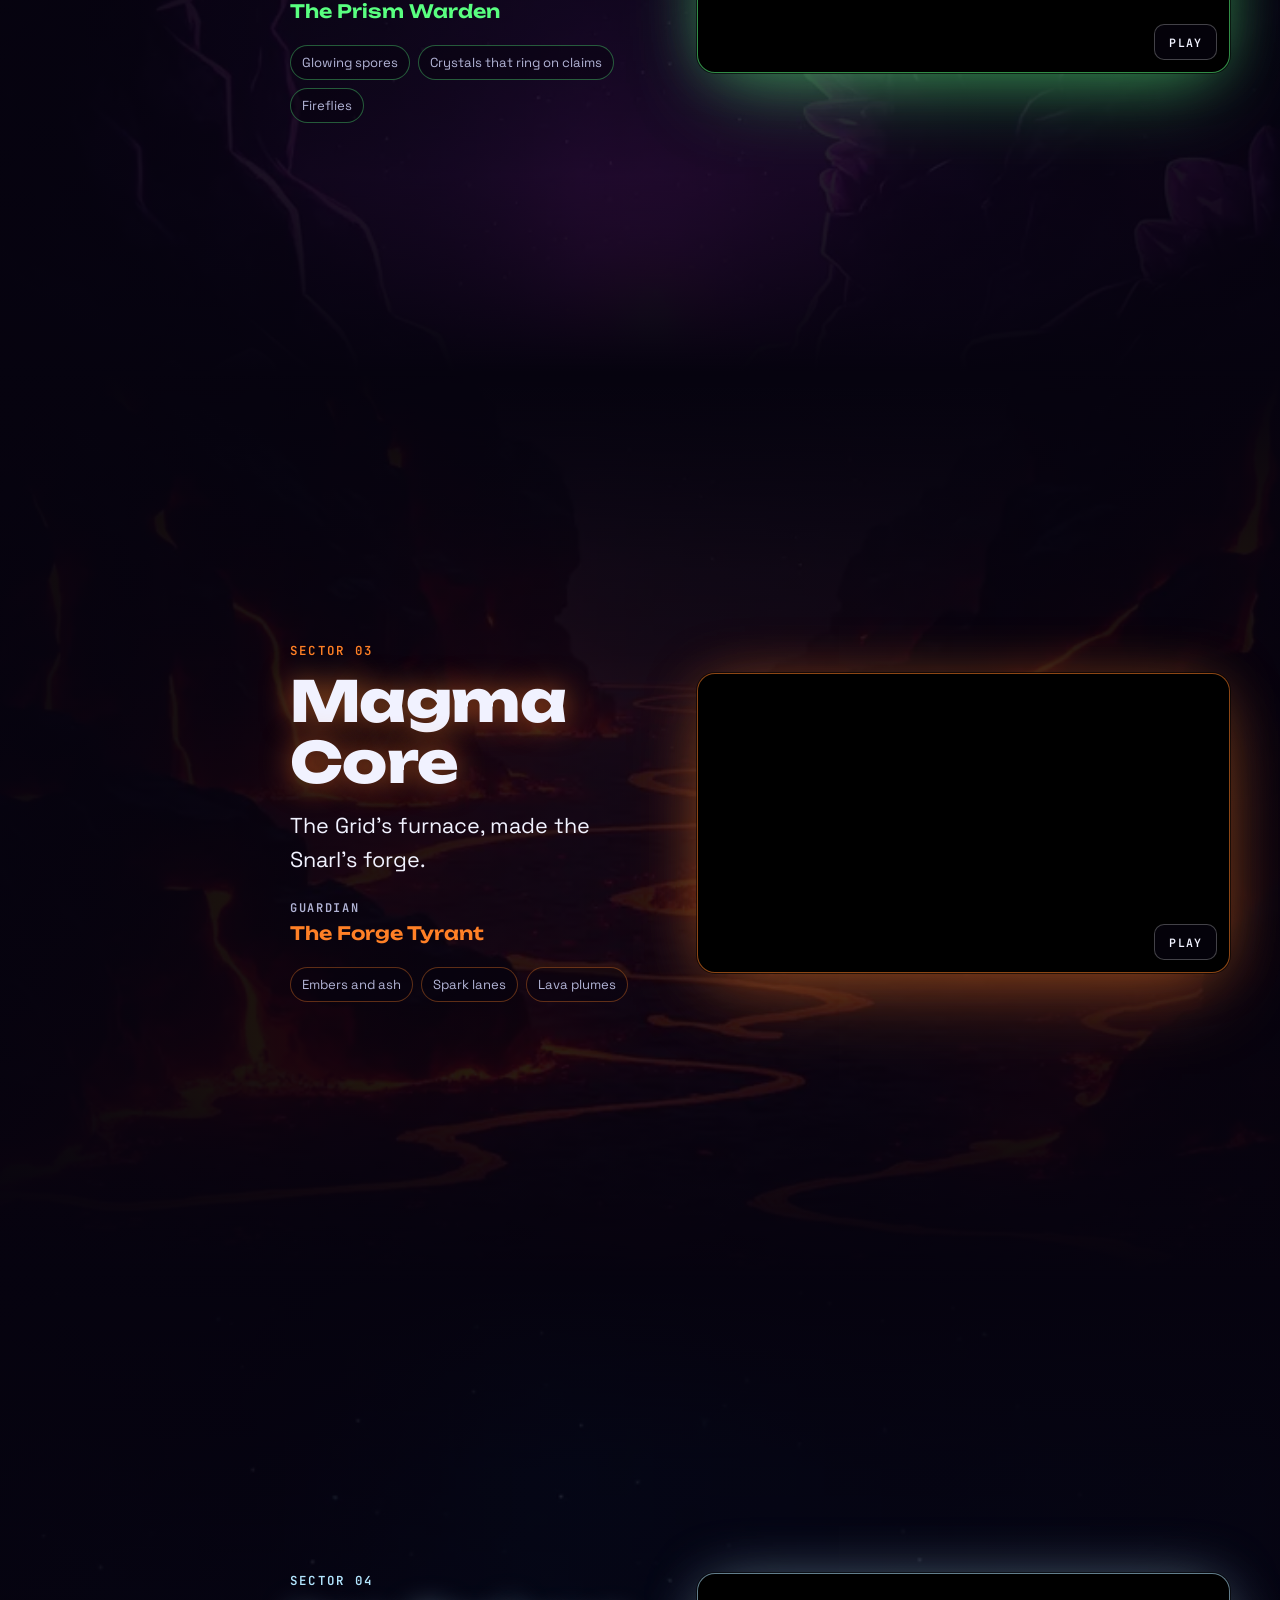
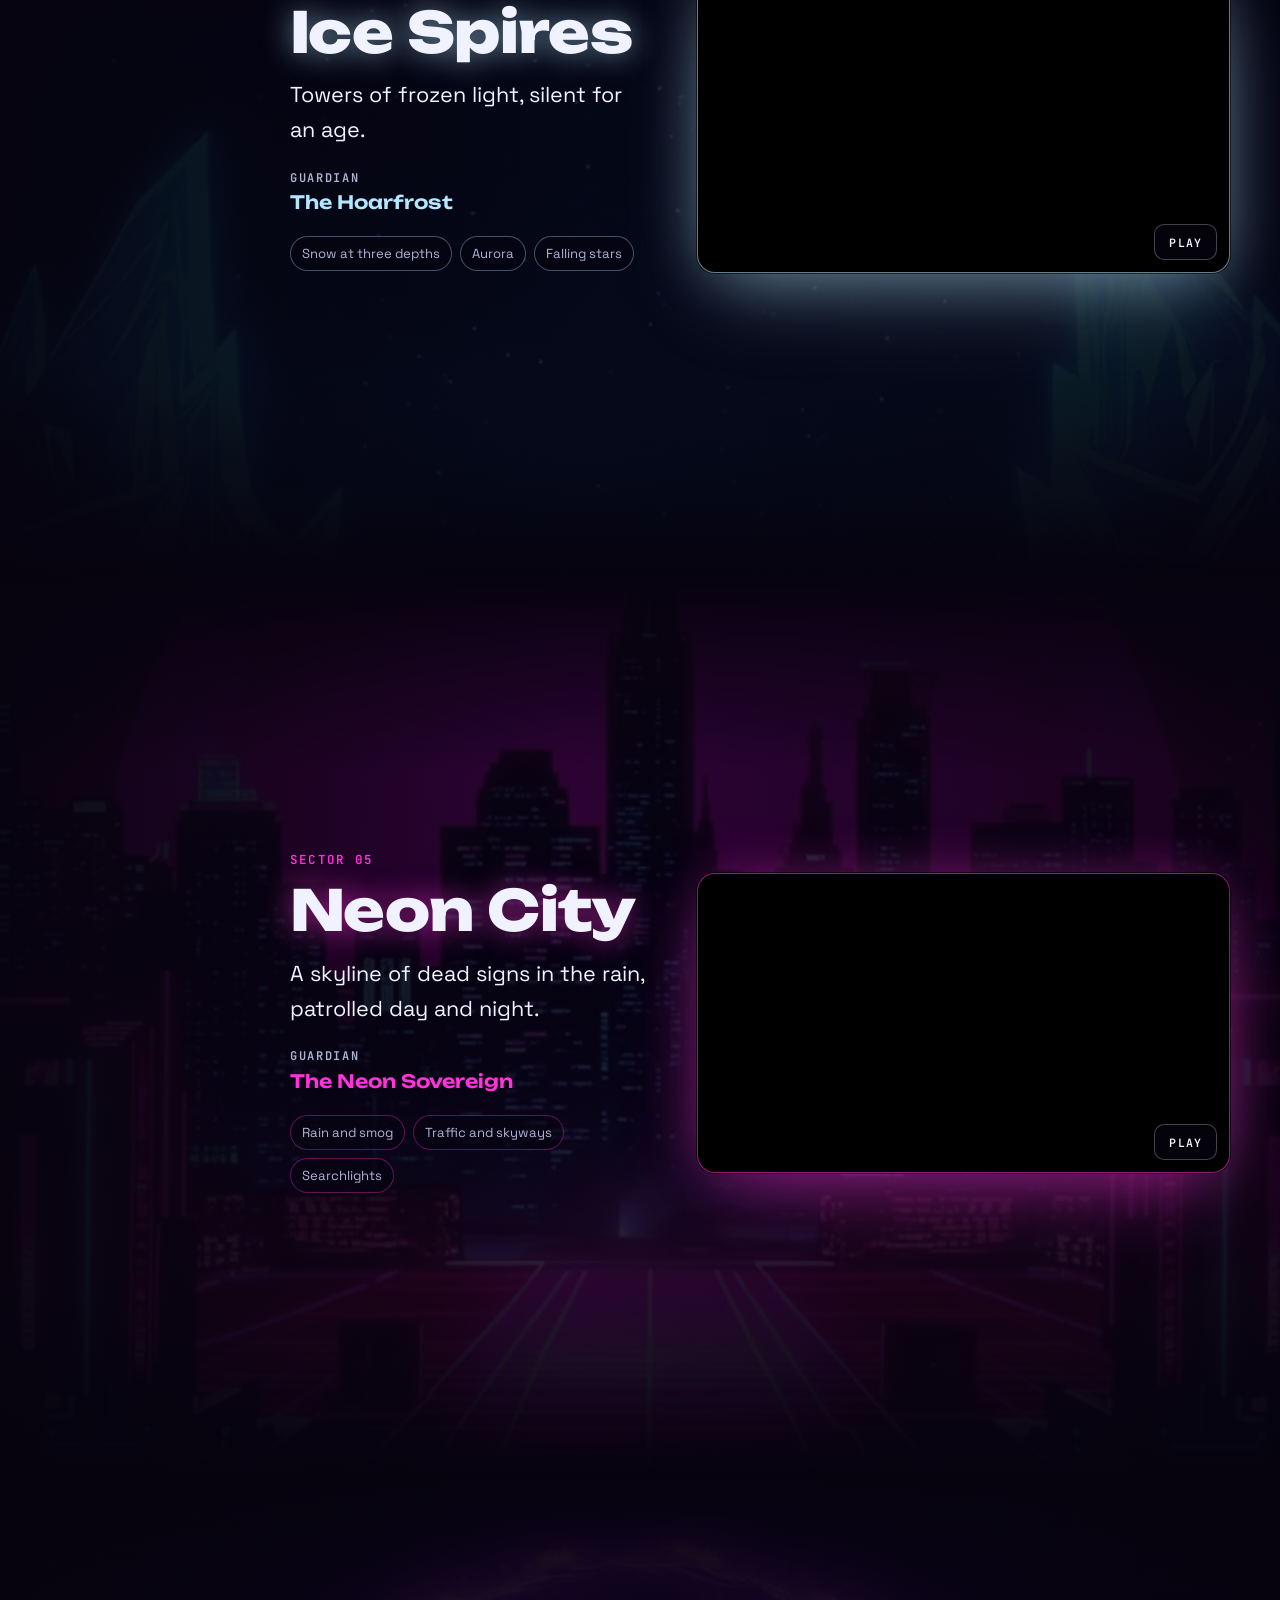
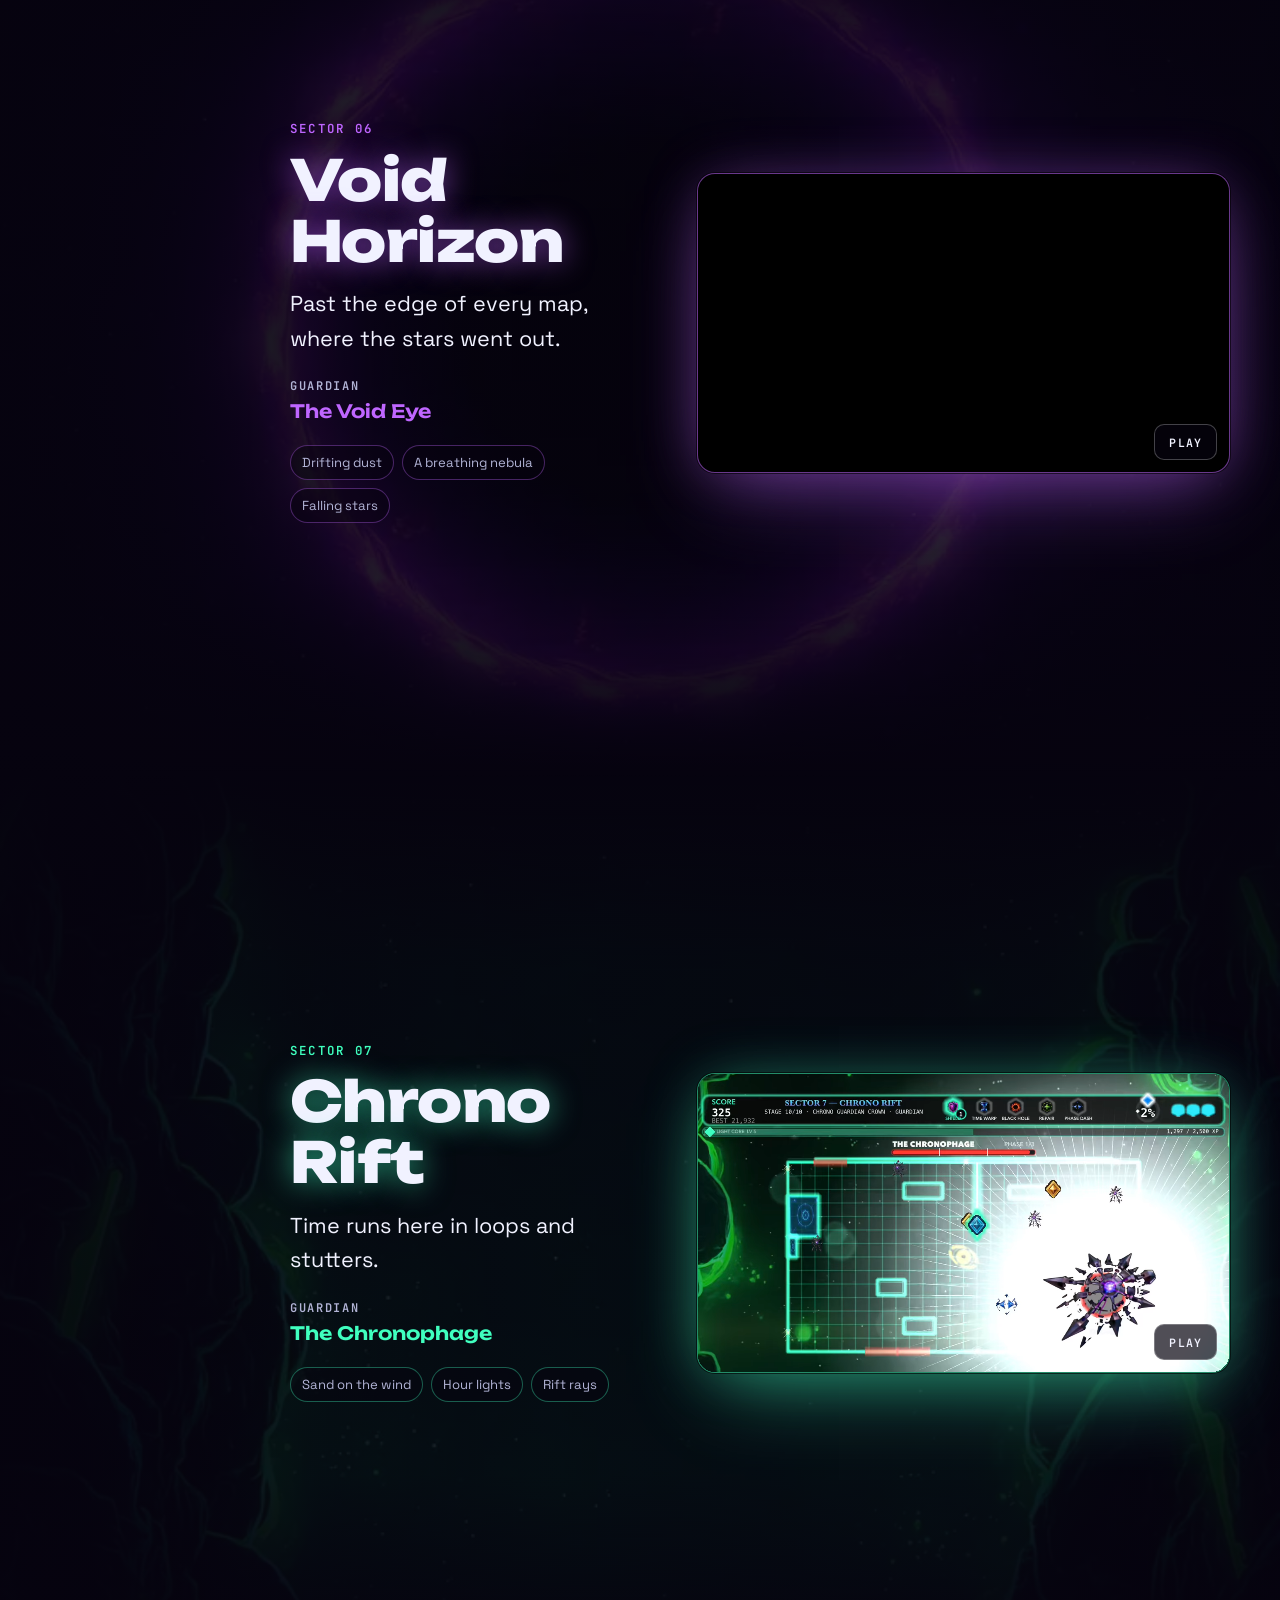
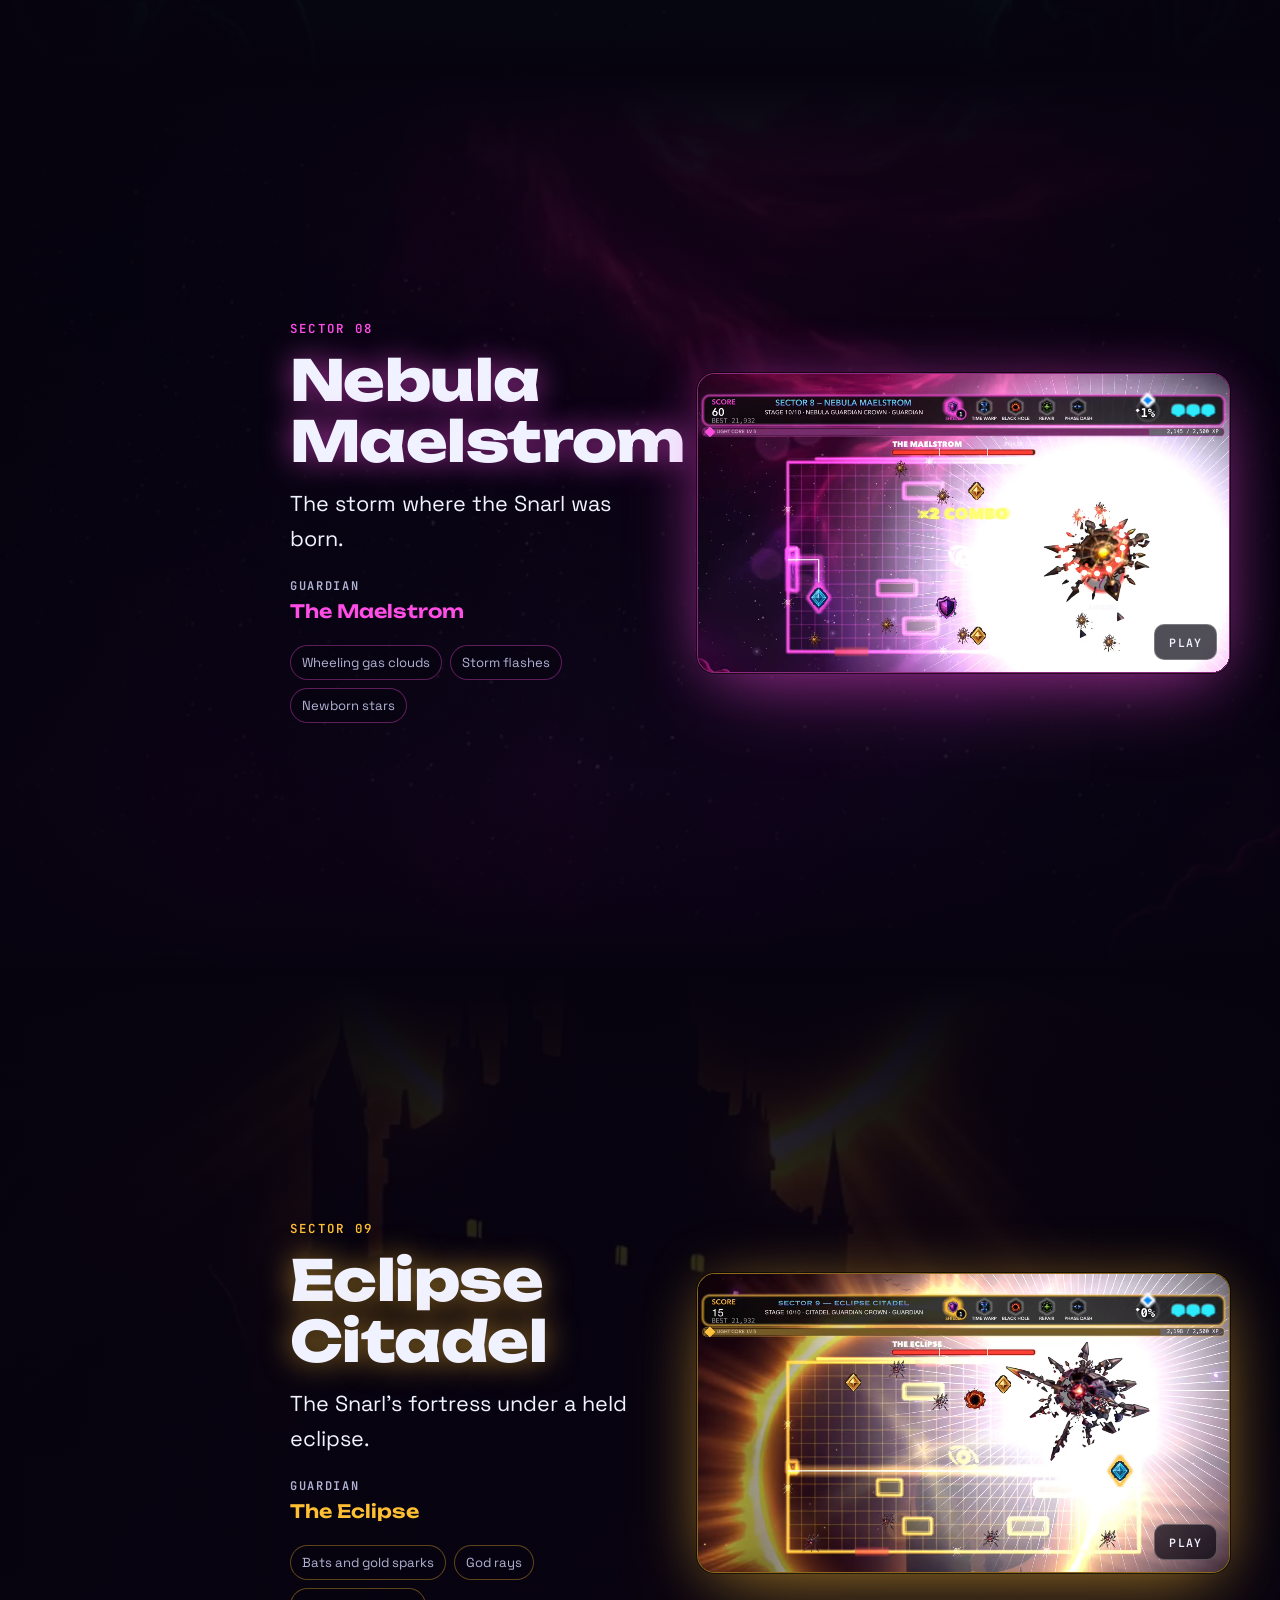
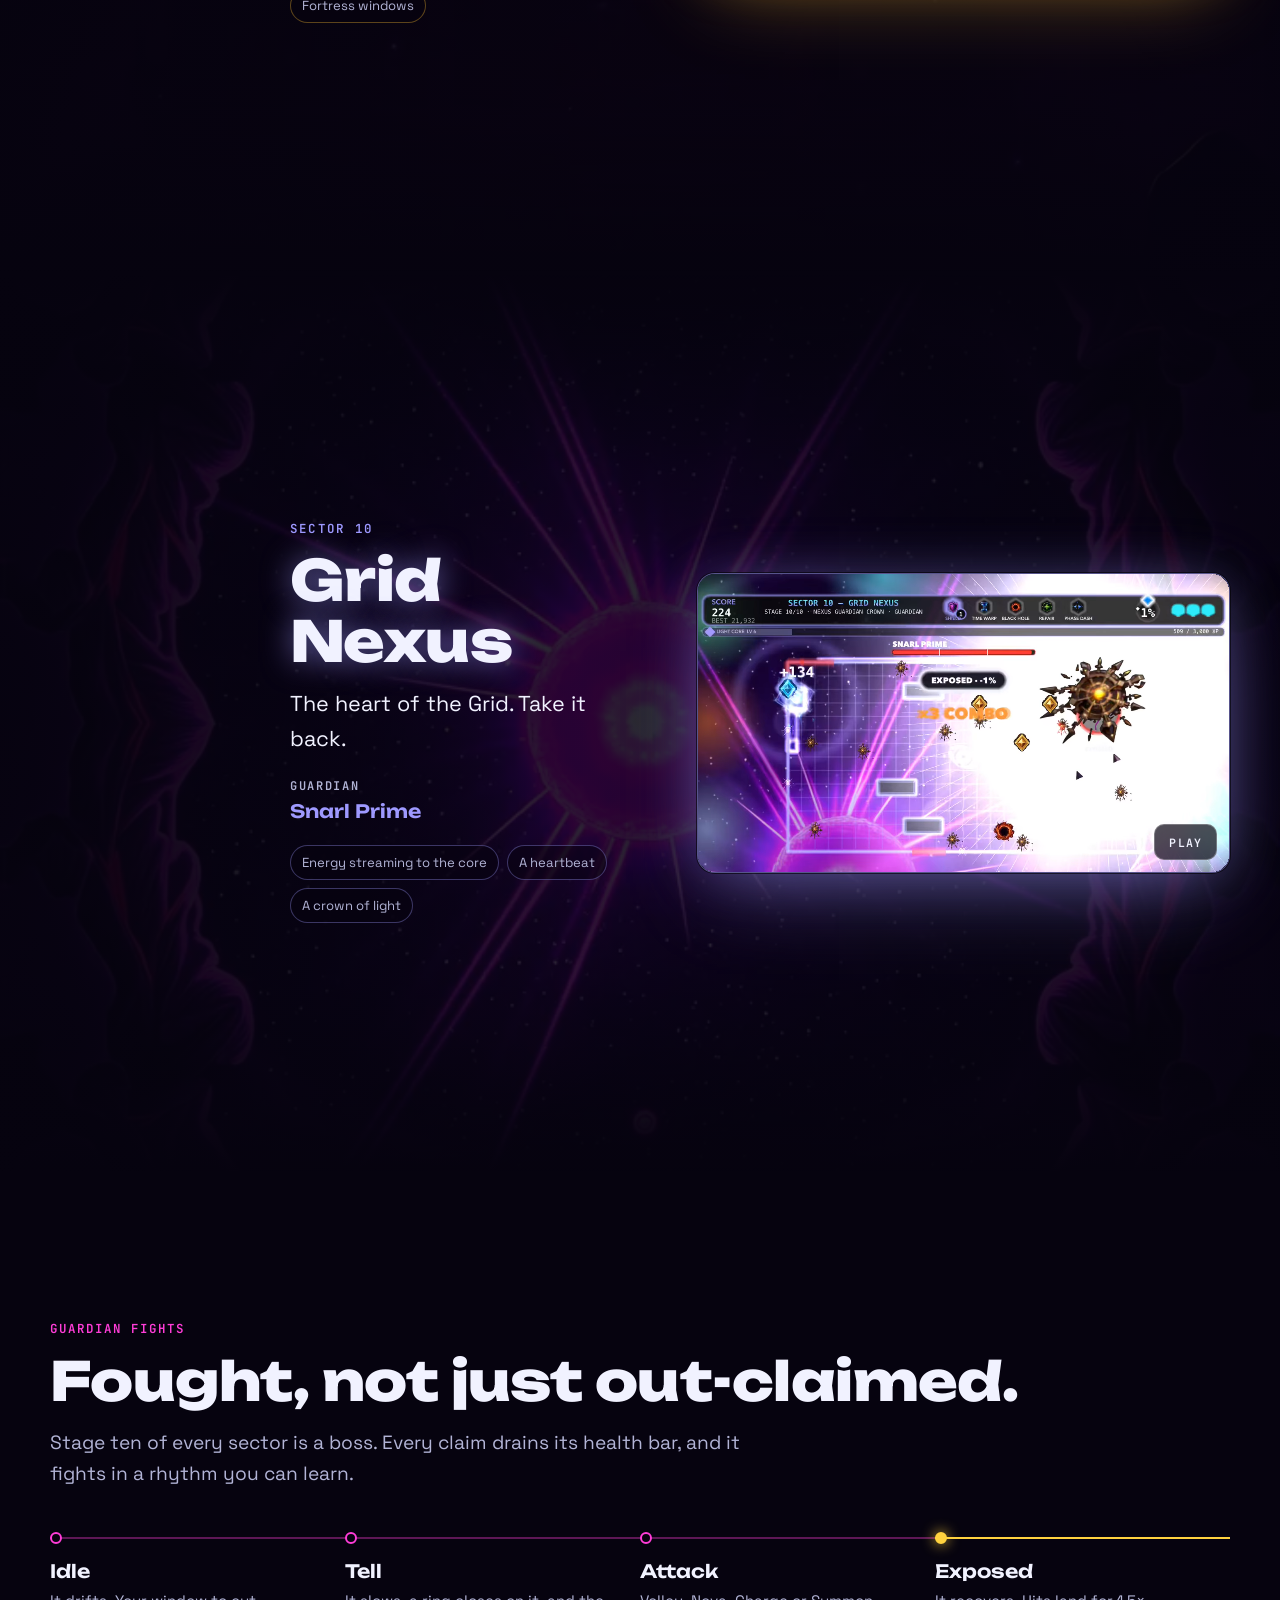
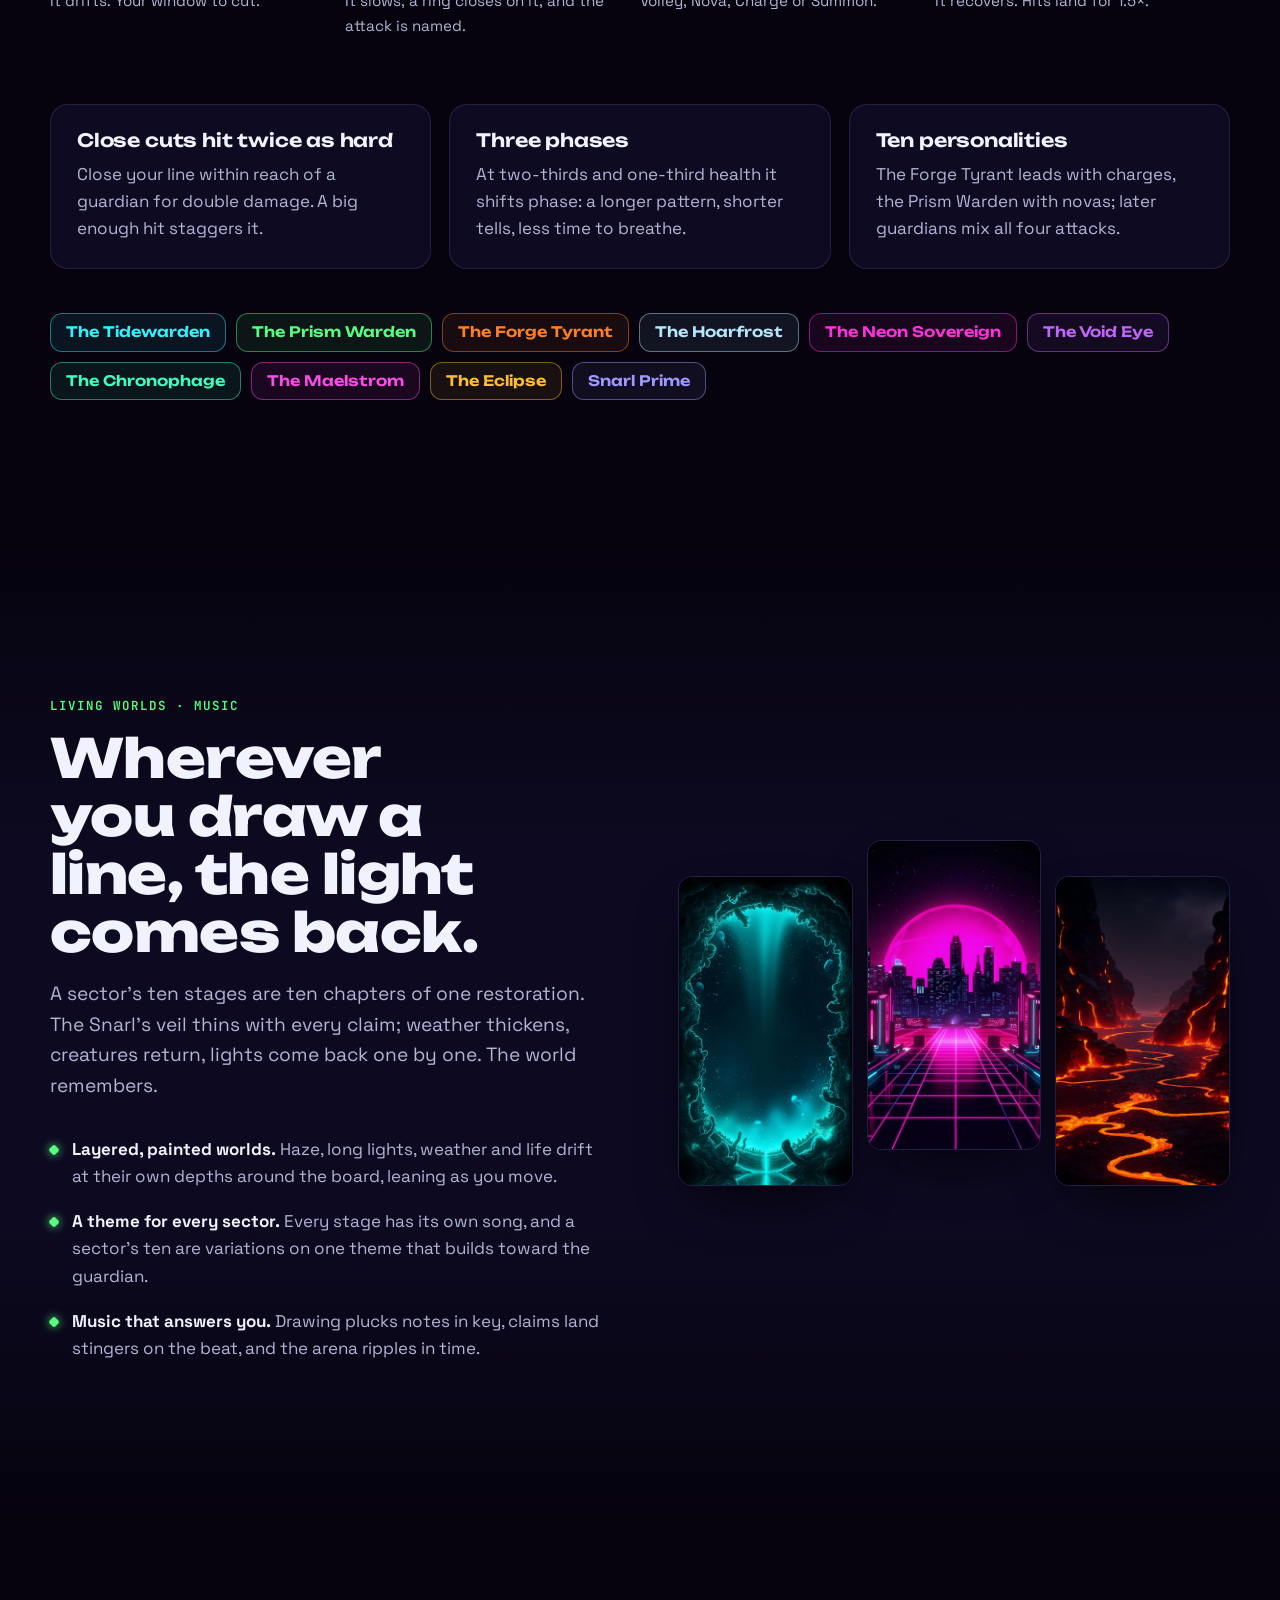
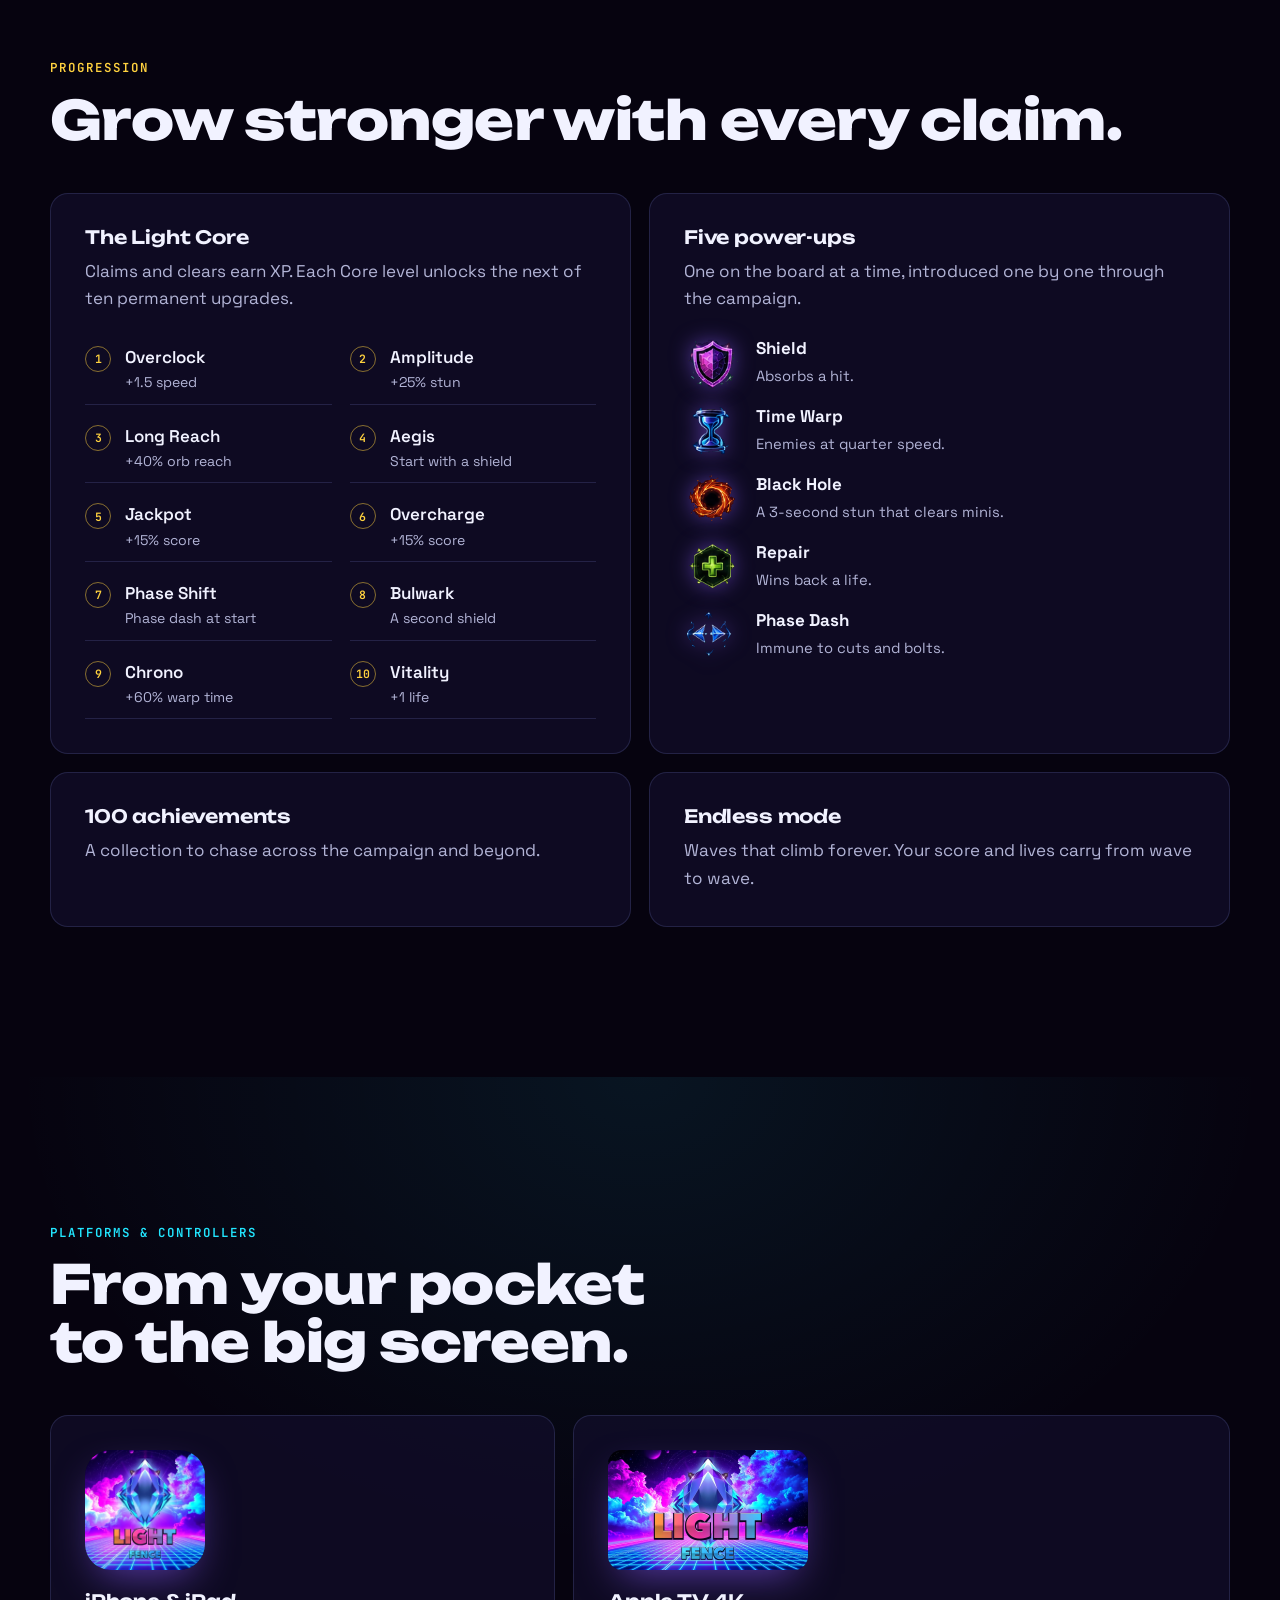
==== commit 2976ec8f: "Add live Apple TV App Store links" ====
--- a/index.html
+++ b/index.html
@@ -59,7 +59,7 @@
       <li><a href="#progression">Progression</a></li>
       <li><a href="#platforms">Platforms</a></li>
     </ul>
-    <a class="btn btn-sm" href="#get">Coming soon</a>
+    <a class="btn btn-sm" href="https://apps.apple.com/us/app/lightfence/id6822773360">Get it for Apple TV</a>
   </div>
 </nav>
 
@@ -76,7 +76,7 @@
     <h1><span class="sr-only">Lightfence. </span>Conquer the grid.<br /><em>Claim the universe.</em></h1>
     <p class="lede">A neon arcade game for iPhone, iPad and Apple TV. Cut lines of light across open ground, claim territory, and stay one move ahead of the Snarl, the living storm that hunts your line.</p>
     <div class="cta-row">
-      <a class="btn" href="#get">Coming soon to the App Store</a>
+      <a class="btn" href="https://apps.apple.com/us/app/lightfence/id6822773360">Download for Apple TV</a>
       <a class="btn btn-ghost" href="#reel">Watch gameplay</a>
     </div>
     <ul class="chips" aria-label="Platforms">
@@ -279,7 +279,7 @@
       <h2 id="plat-h">From your pocket to the big screen.</h2>
       <div class="devices">
         <div class="device"><picture><source type="image/avif" srcset="img/icon-512.avif" /><img src="img/icon-512.webp" alt="Lightfence app icon" width="120" height="120" loading="lazy" /></picture><h3>iPhone &amp; iPad</h3><p>Drag to steer, tap the pill or two-finger tap for Overdrive, with haptics. Or pair a controller.</p></div>
-        <div class="device tv"><picture><source type="image/avif" srcset="img/tv-icon.avif" /><img src="img/tv-icon.webp" alt="Lightfence Apple TV icon" width="200" height="120" loading="lazy" /></picture><h3>Apple TV 4K</h3><p>Renders at 4K and 60 fps. The board turns on its side to fill the screen, with the same rules and balance as the phone. Steer with the Siri Remote or a gamepad.</p></div>
+        <div class="device tv"><picture><source type="image/avif" srcset="img/tv-icon.avif" /><img src="img/tv-icon.webp" alt="Lightfence Apple TV icon" width="200" height="120" loading="lazy" /></picture><h3>Apple TV 4K</h3><p>Renders at 4K and 60 fps. The board turns on its side to fill the screen, with the same rules and balance as the phone. Steer with the Siri Remote or a gamepad.</p><p><a href="https://apps.apple.com/us/app/lightfence/id6822773360">Download Lightfence for Apple TV</a></p></div>
       </div>
       <div class="table-wrap" tabindex="0" role="region" aria-label="Controls by controller">
         <table class="controls">
@@ -324,11 +324,11 @@
   <section class="get" id="get" aria-labelledby="get-h">
     <div class="wrap get-in">
       <picture><source type="image/avif" srcset="img/icon-512.avif" /><img src="img/icon-512.webp" alt="" width="132" height="132" loading="lazy" /></picture>
-      <h2 id="get-h">Coming soon to the App Store and Apple TV.</h2>
-      <p class="sub">Lightfence for iPhone, iPad and Apple TV.</p>
-      <!-- TODO(store-link): replace this placeholder with the App Store URL and Apple's official
-           "Download on the App Store" badge once the listing is live. No link or badge until then. -->
-      <p class="placeholder" data-placeholder="app-store-link"><span class="btn btn-static">App Store link coming soon</span></p>
+      <h2 id="get-h">Now on Apple TV. iPhone and iPad coming soon.</h2>
+      <p class="sub">Lightfence for Apple TV (tvOS) is live on the App Store. The iPhone and iPad versions are coming soon.</p>
+      <!-- TODO(ios-store-link): replace this placeholder with the App Store URL and Apple's official
+           "Download on the App Store" badge once the listing is live. No iPhone/iPad link or badge until then. -->
+      <p><a class="btn" href="https://apps.apple.com/us/app/lightfence/id6822773360">Download on the App Store for Apple TV</a></p><p class="placeholder" data-placeholder="ios-app-store-link"><span class="btn btn-static">iPhone and iPad link coming soon</span></p>
       <p class="contact">Questions or press: <a href="mailto:iantrimble@remnantsecurity.com">iantrimble@remnantsecurity.com</a></p>
     </div>
   </section>
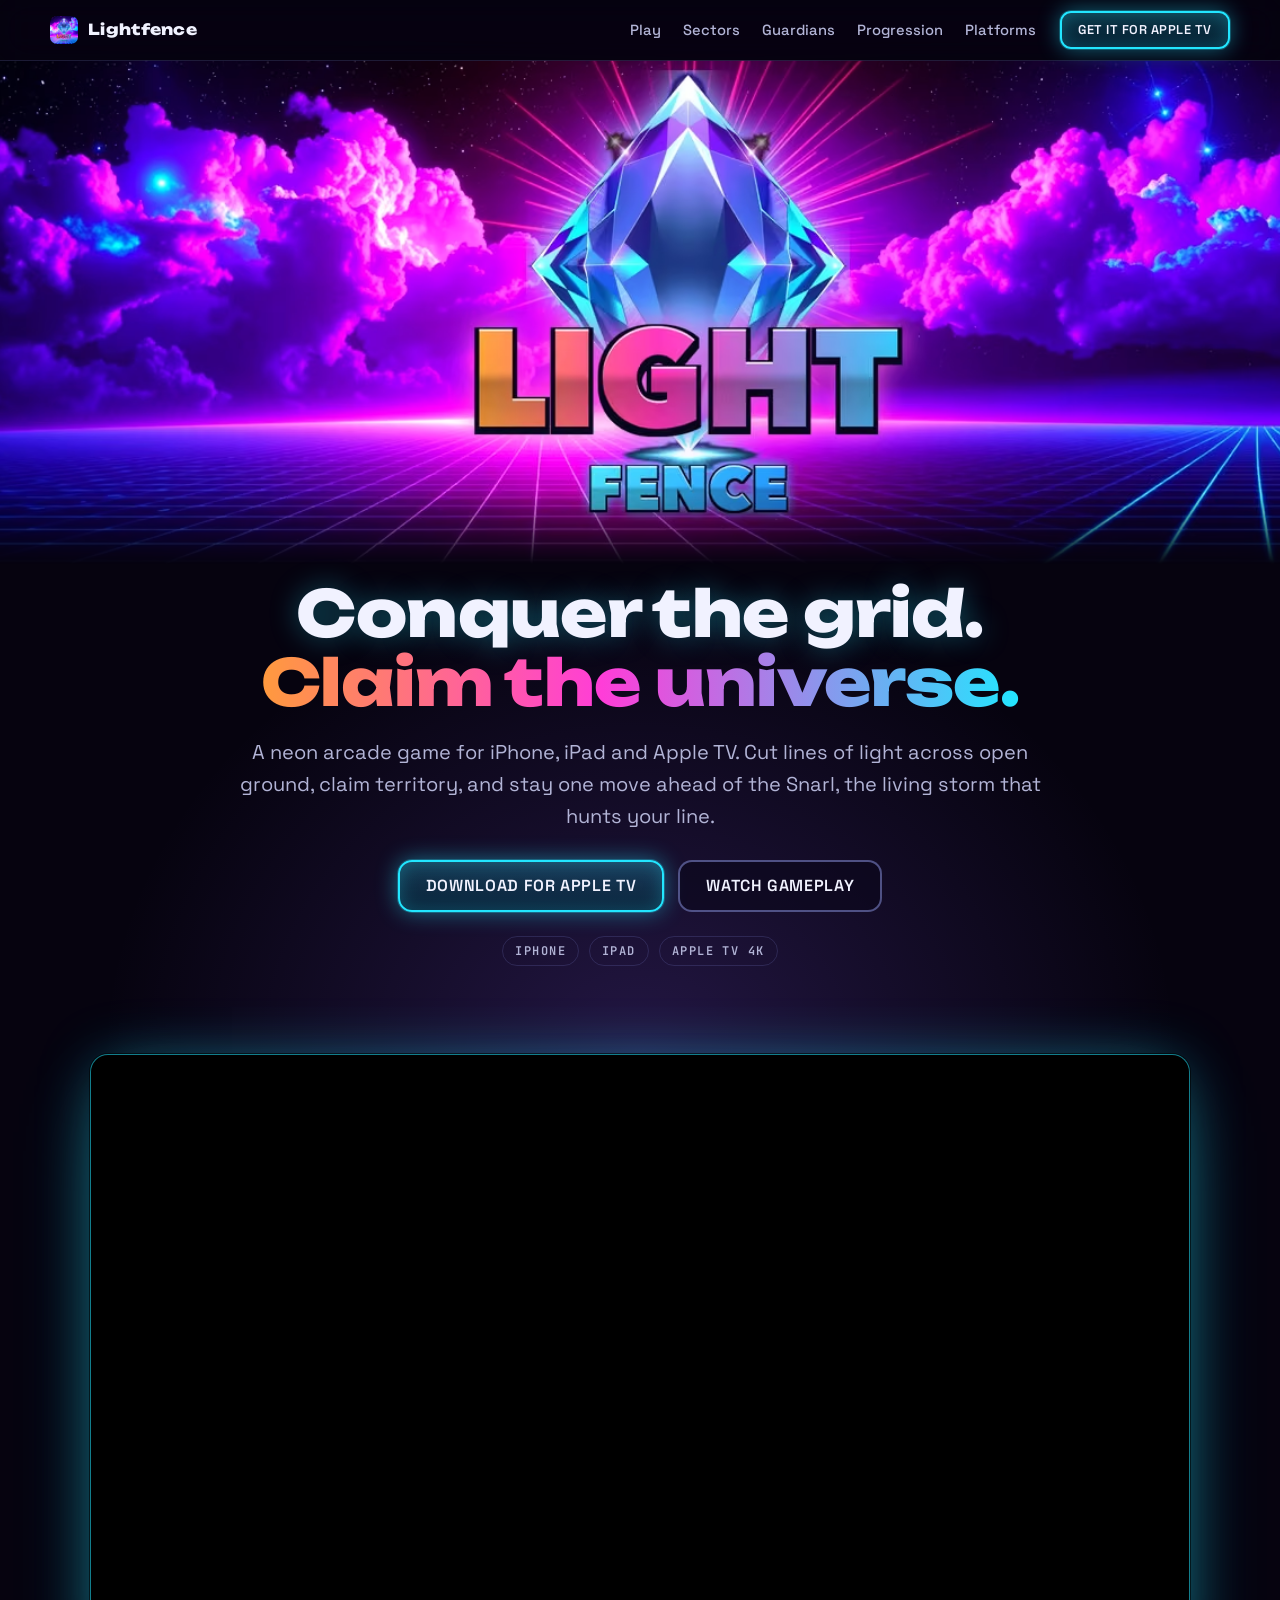
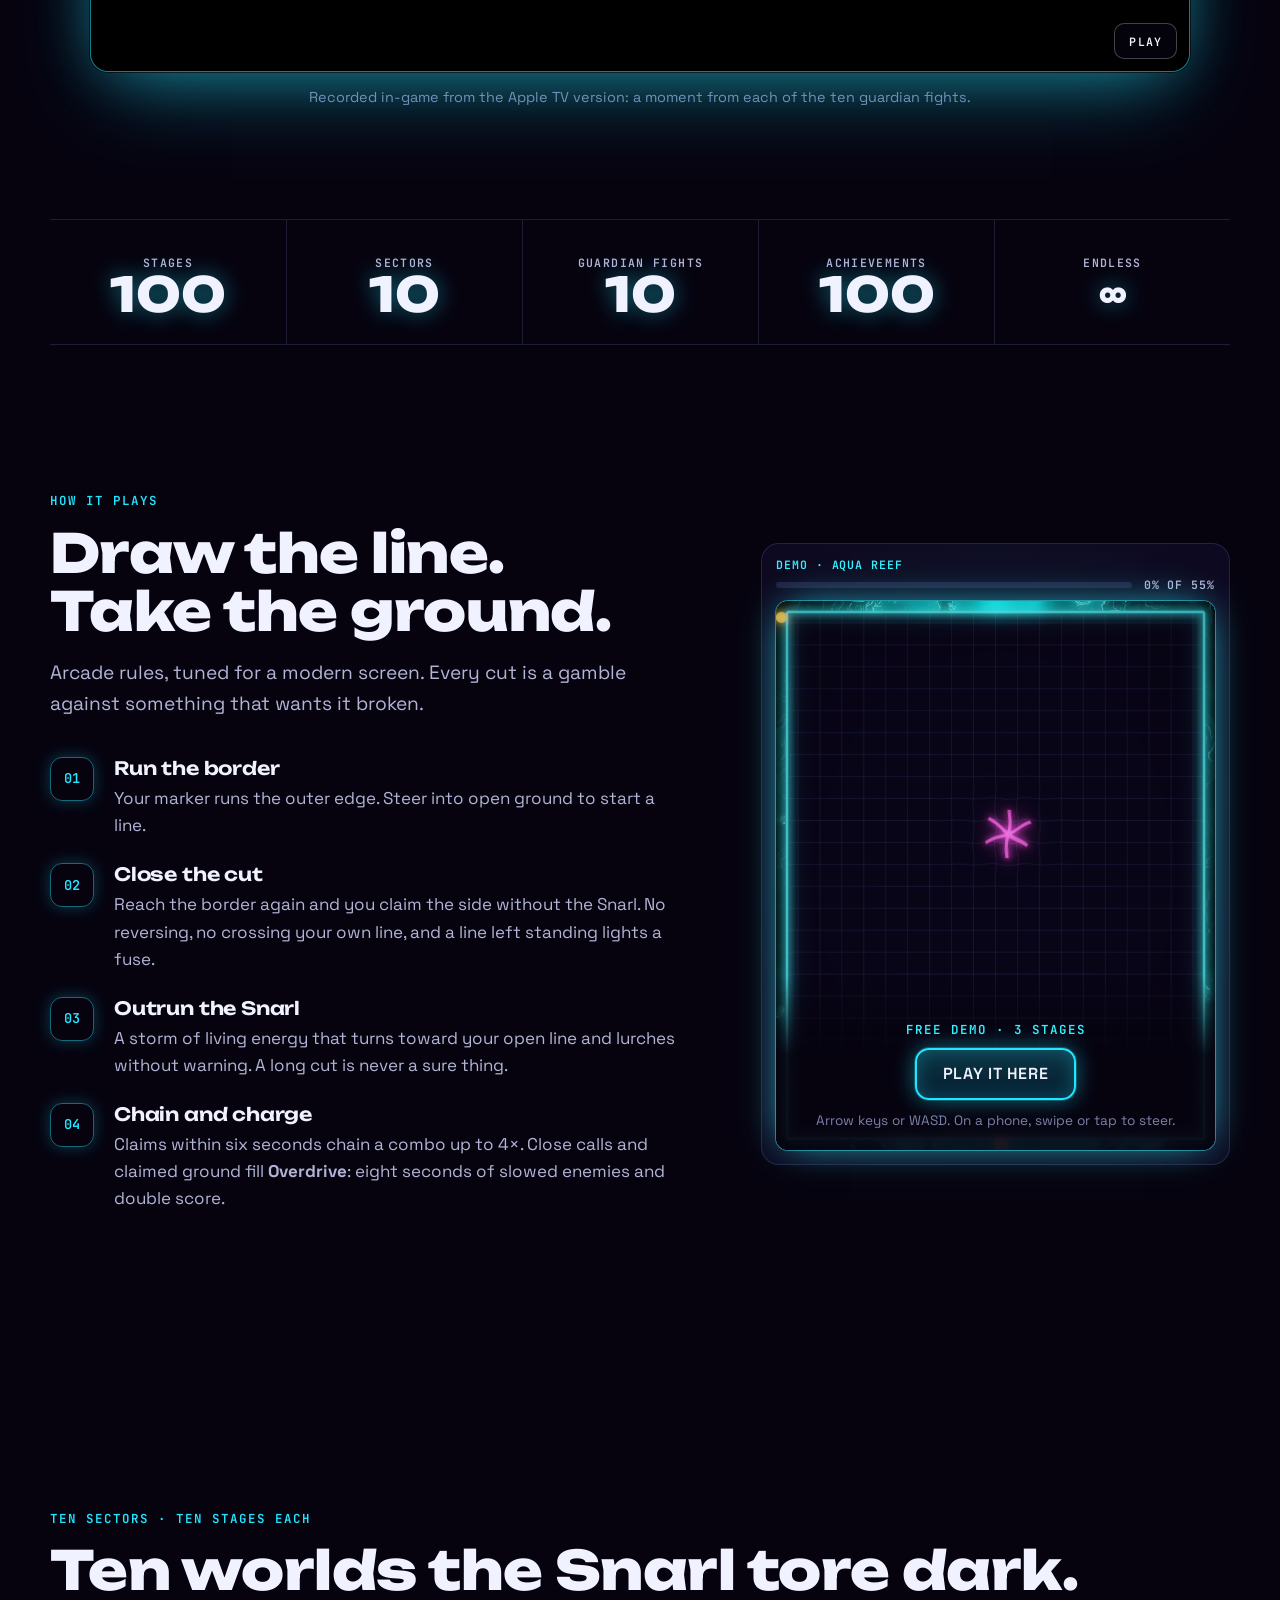
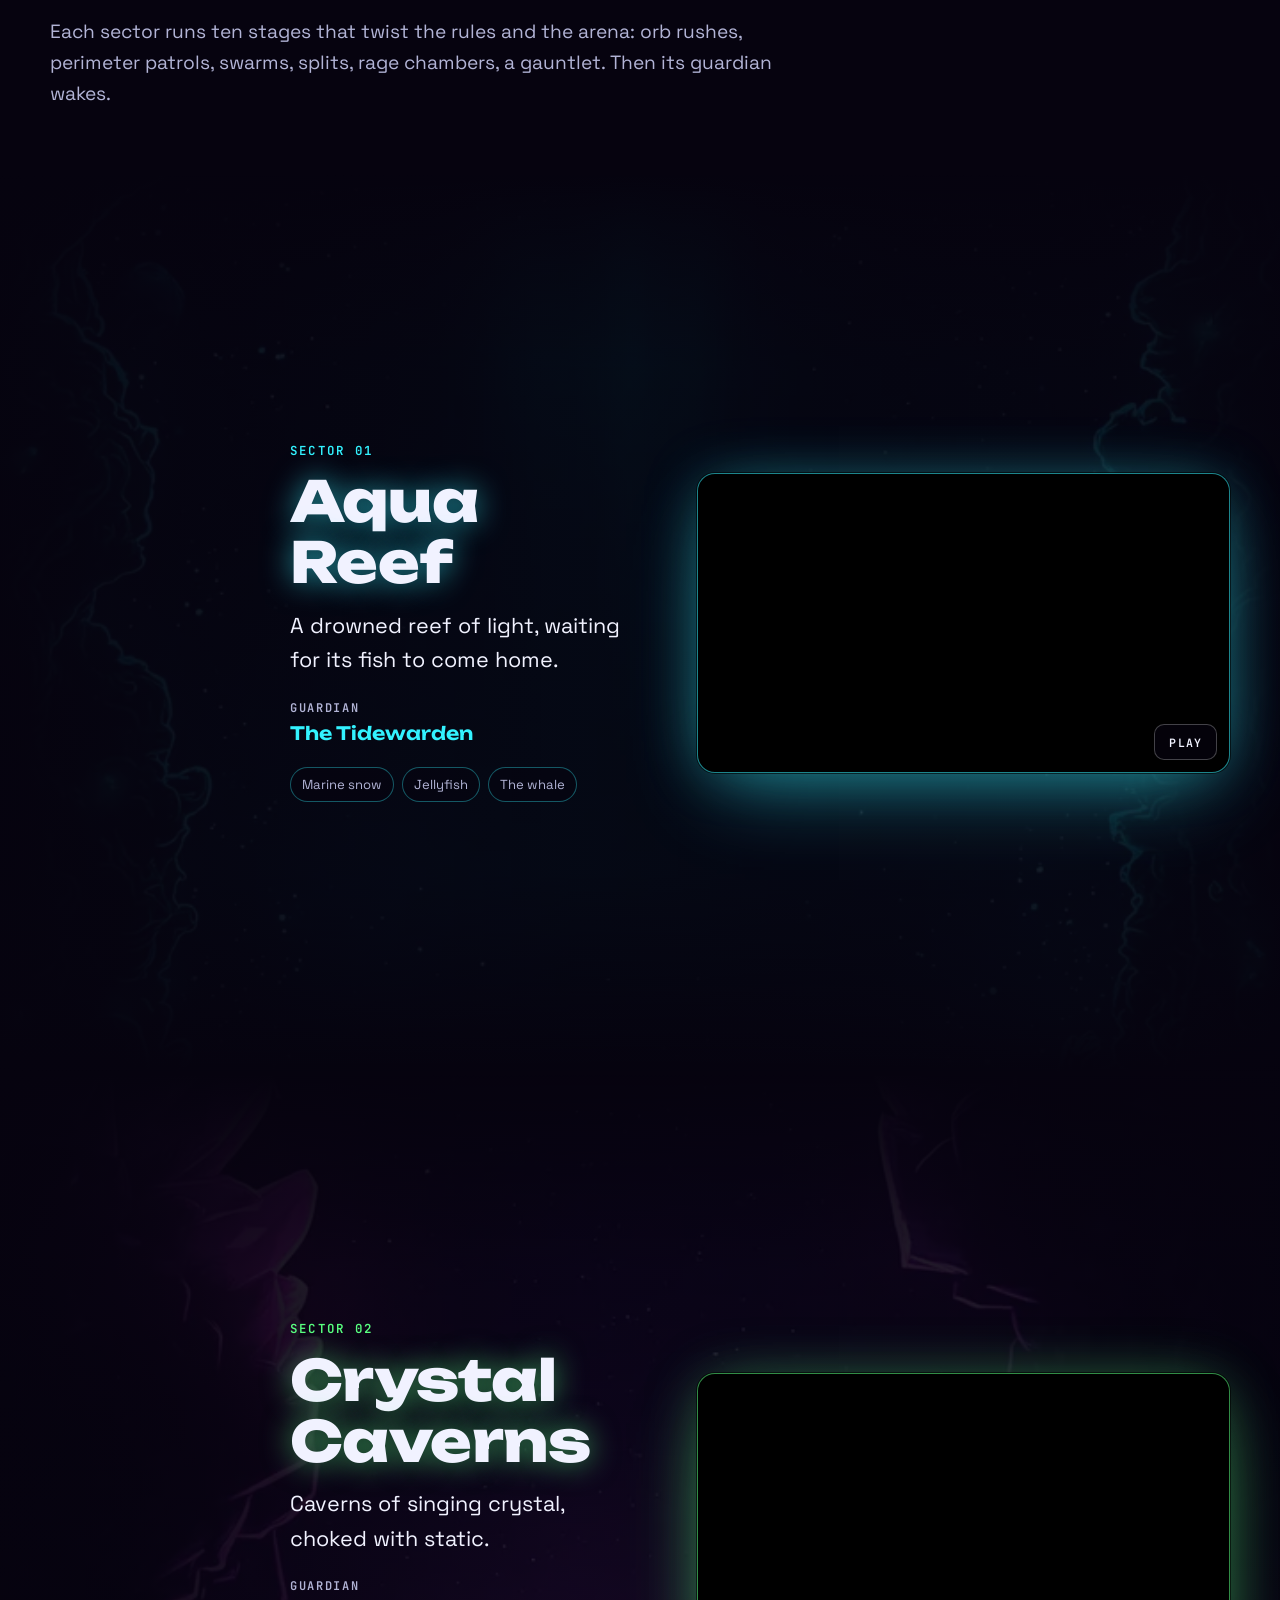
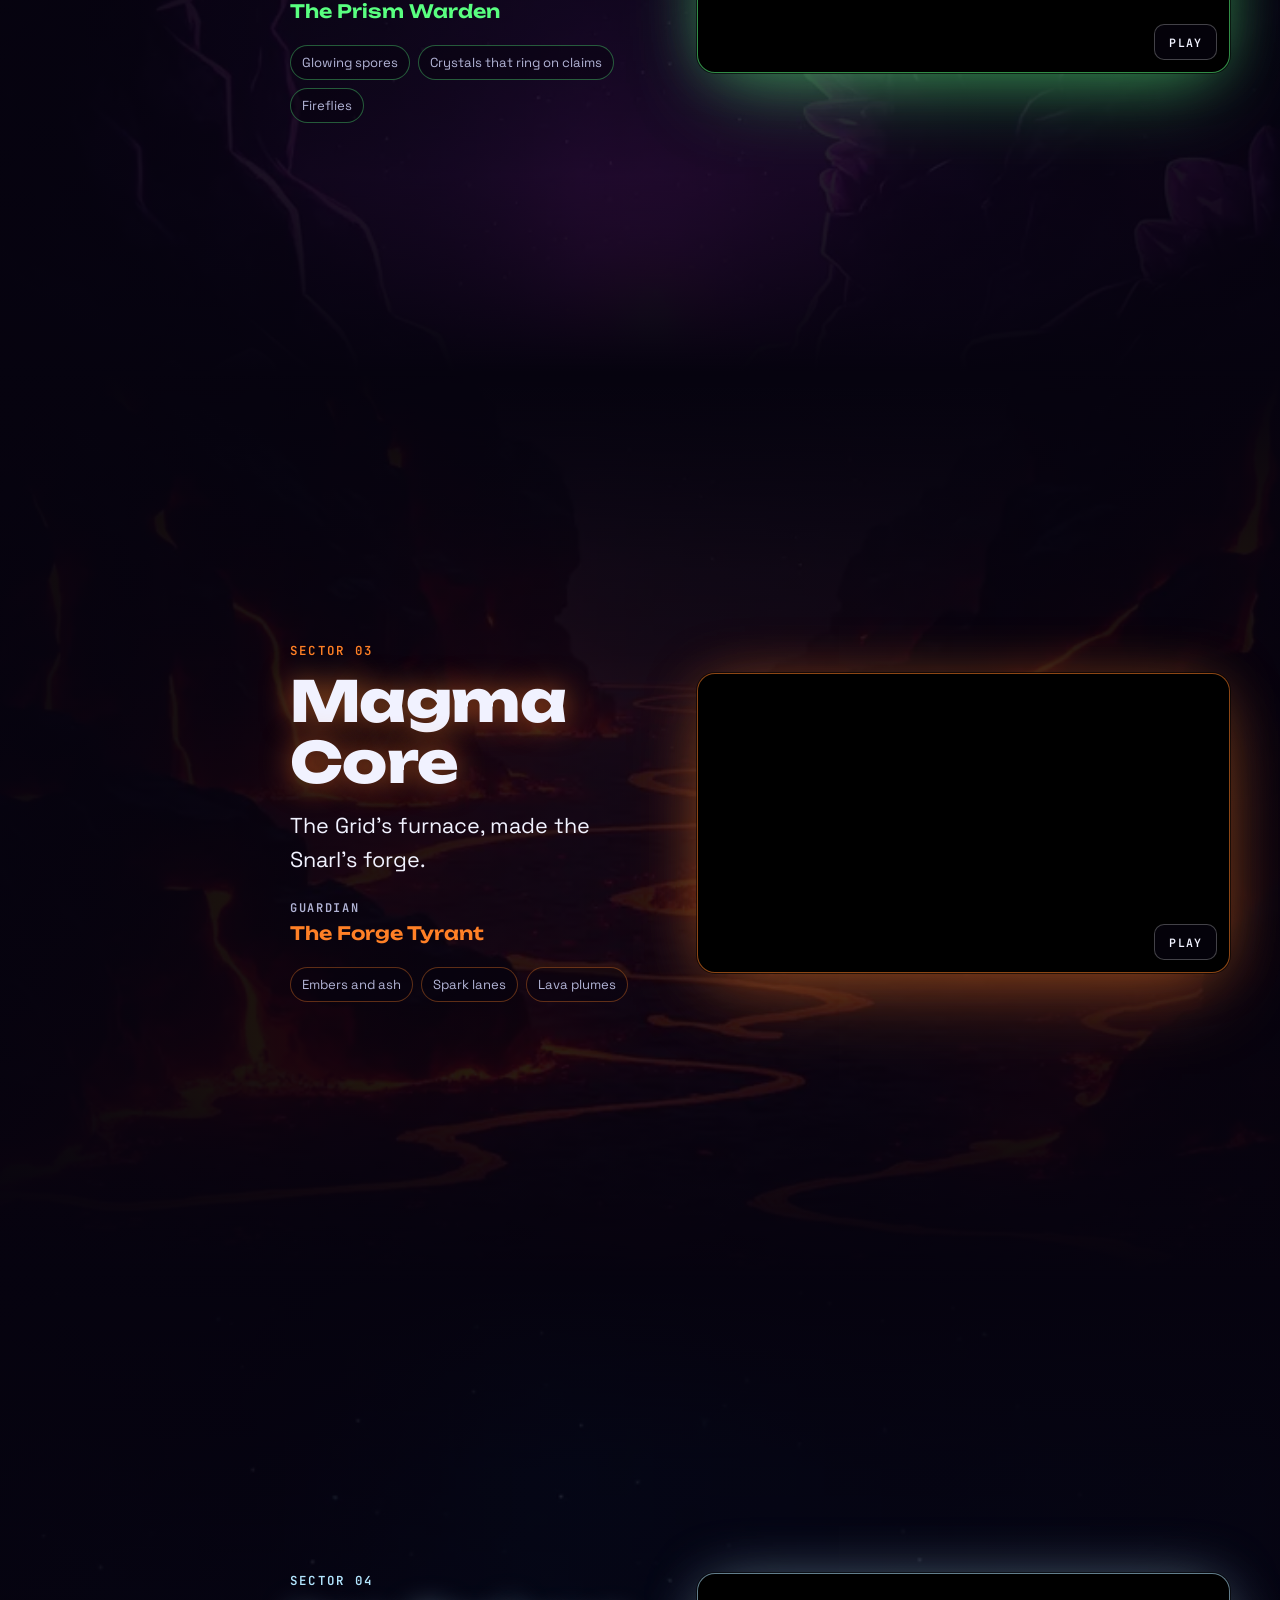
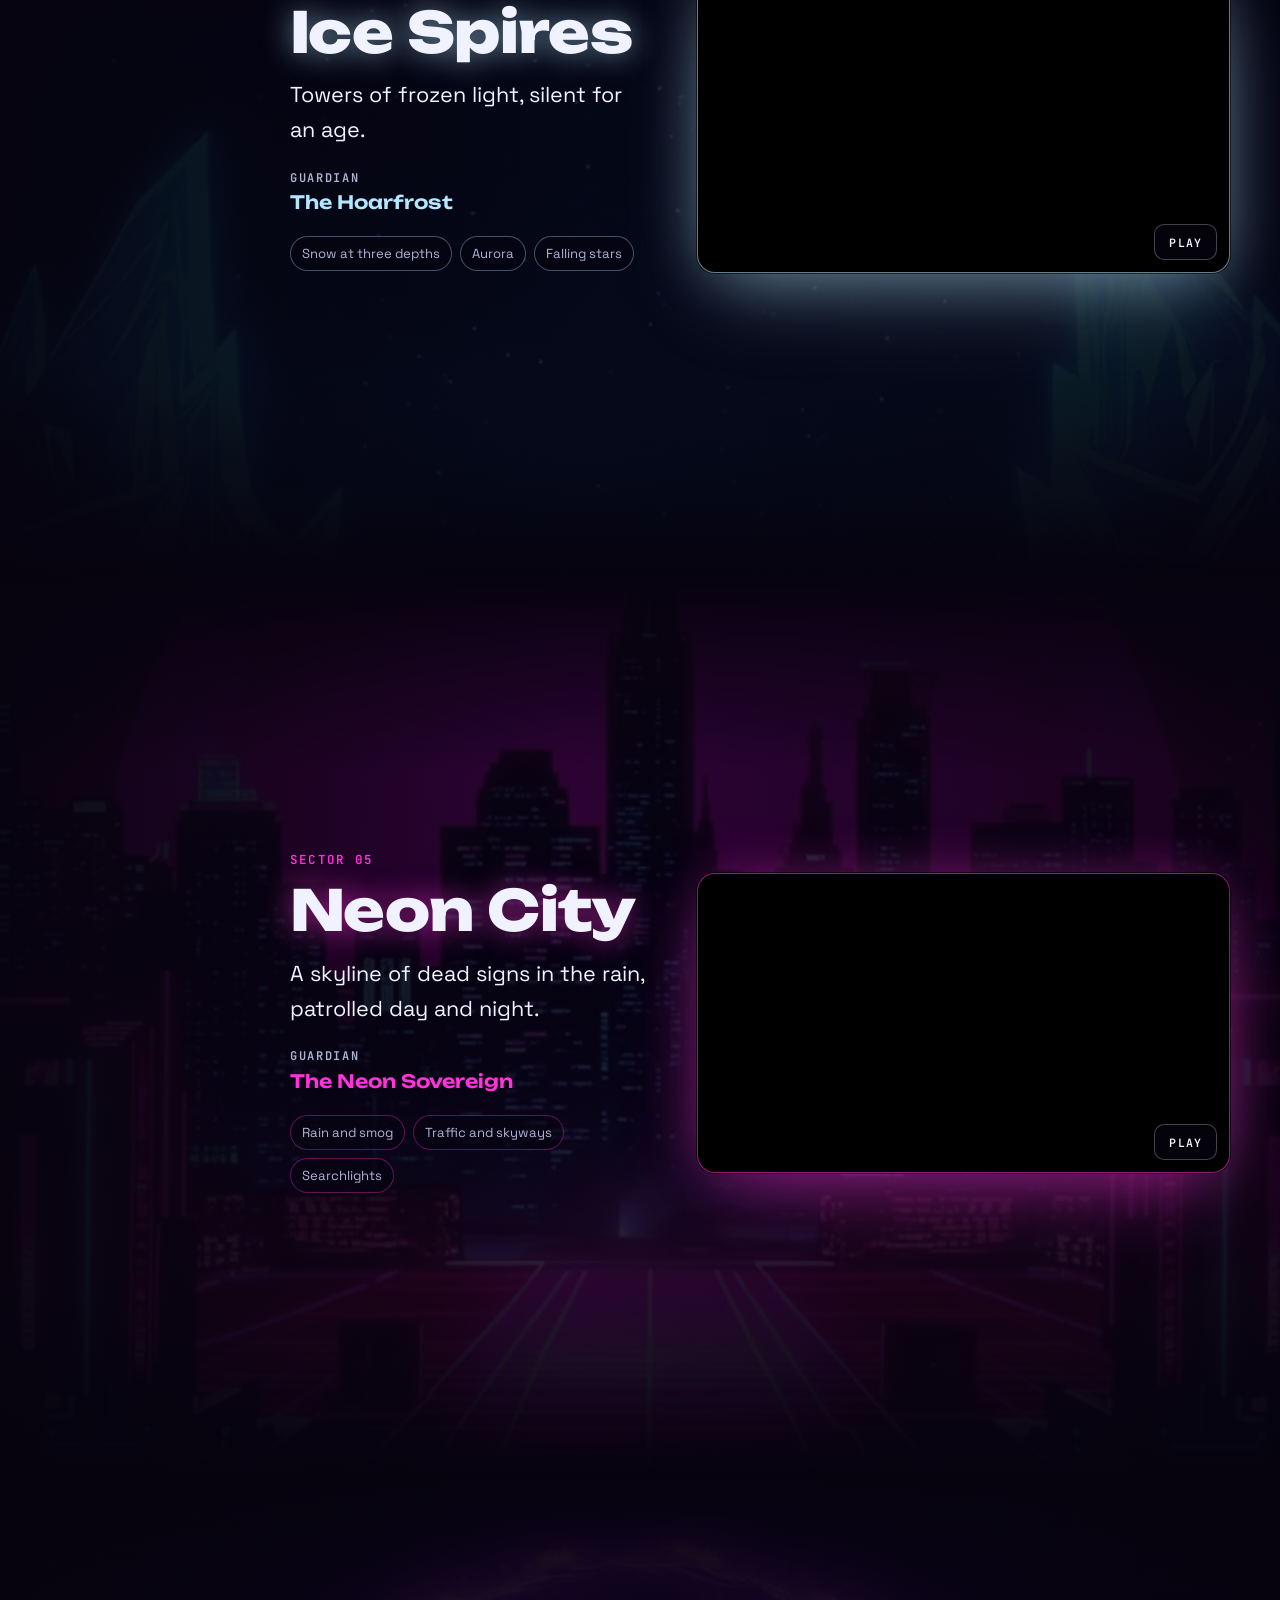
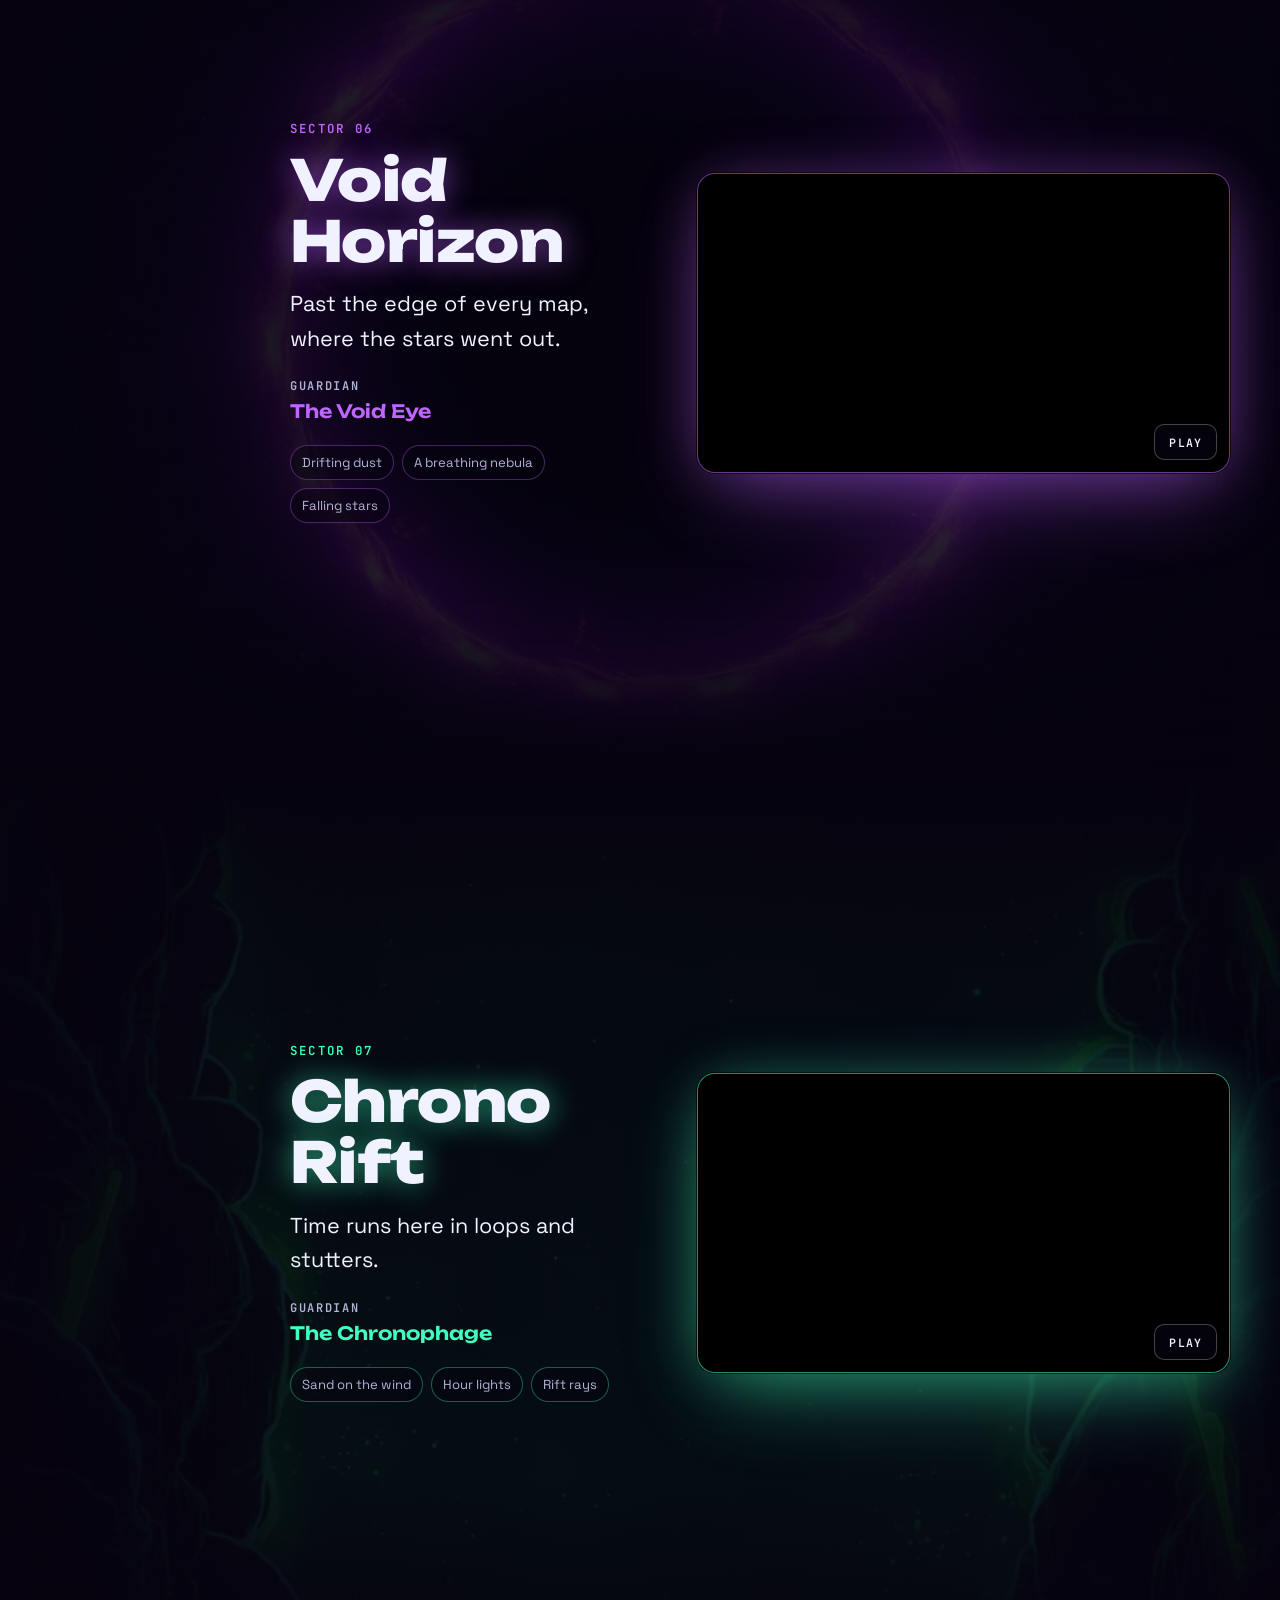
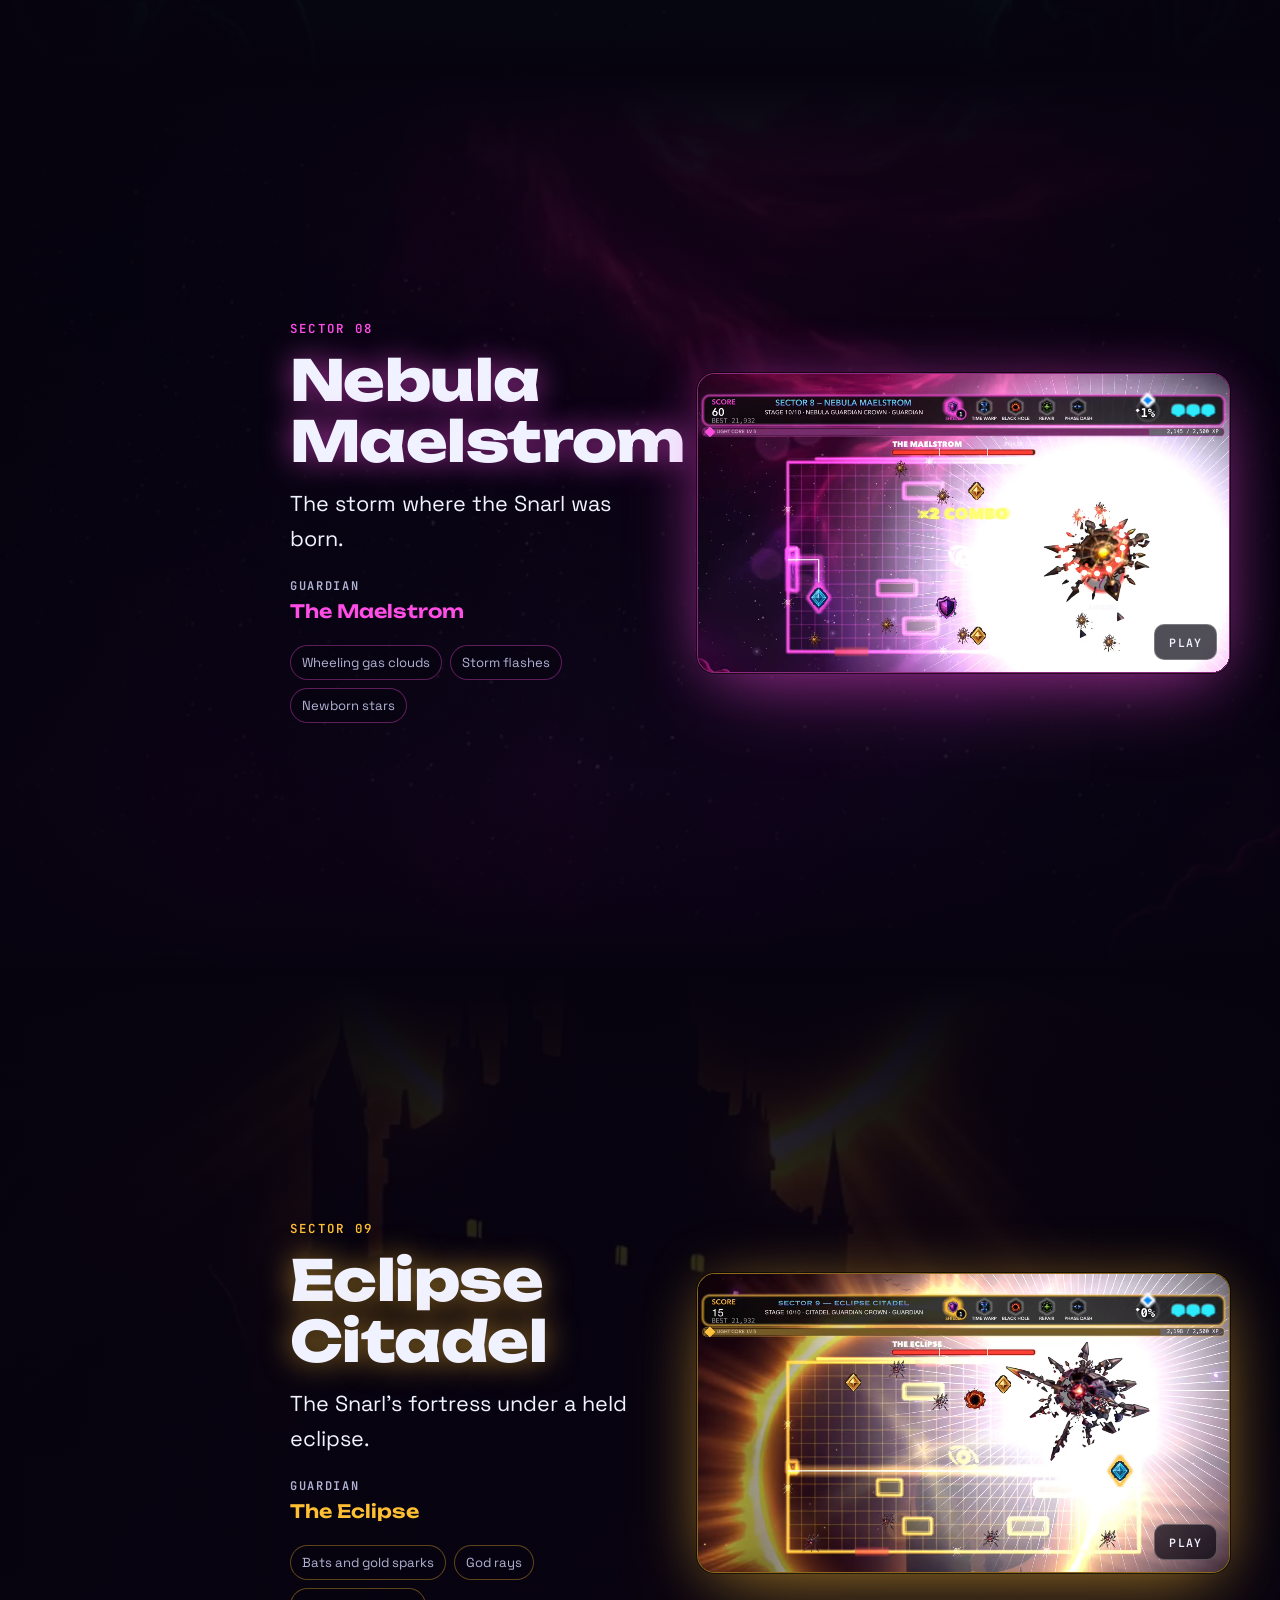
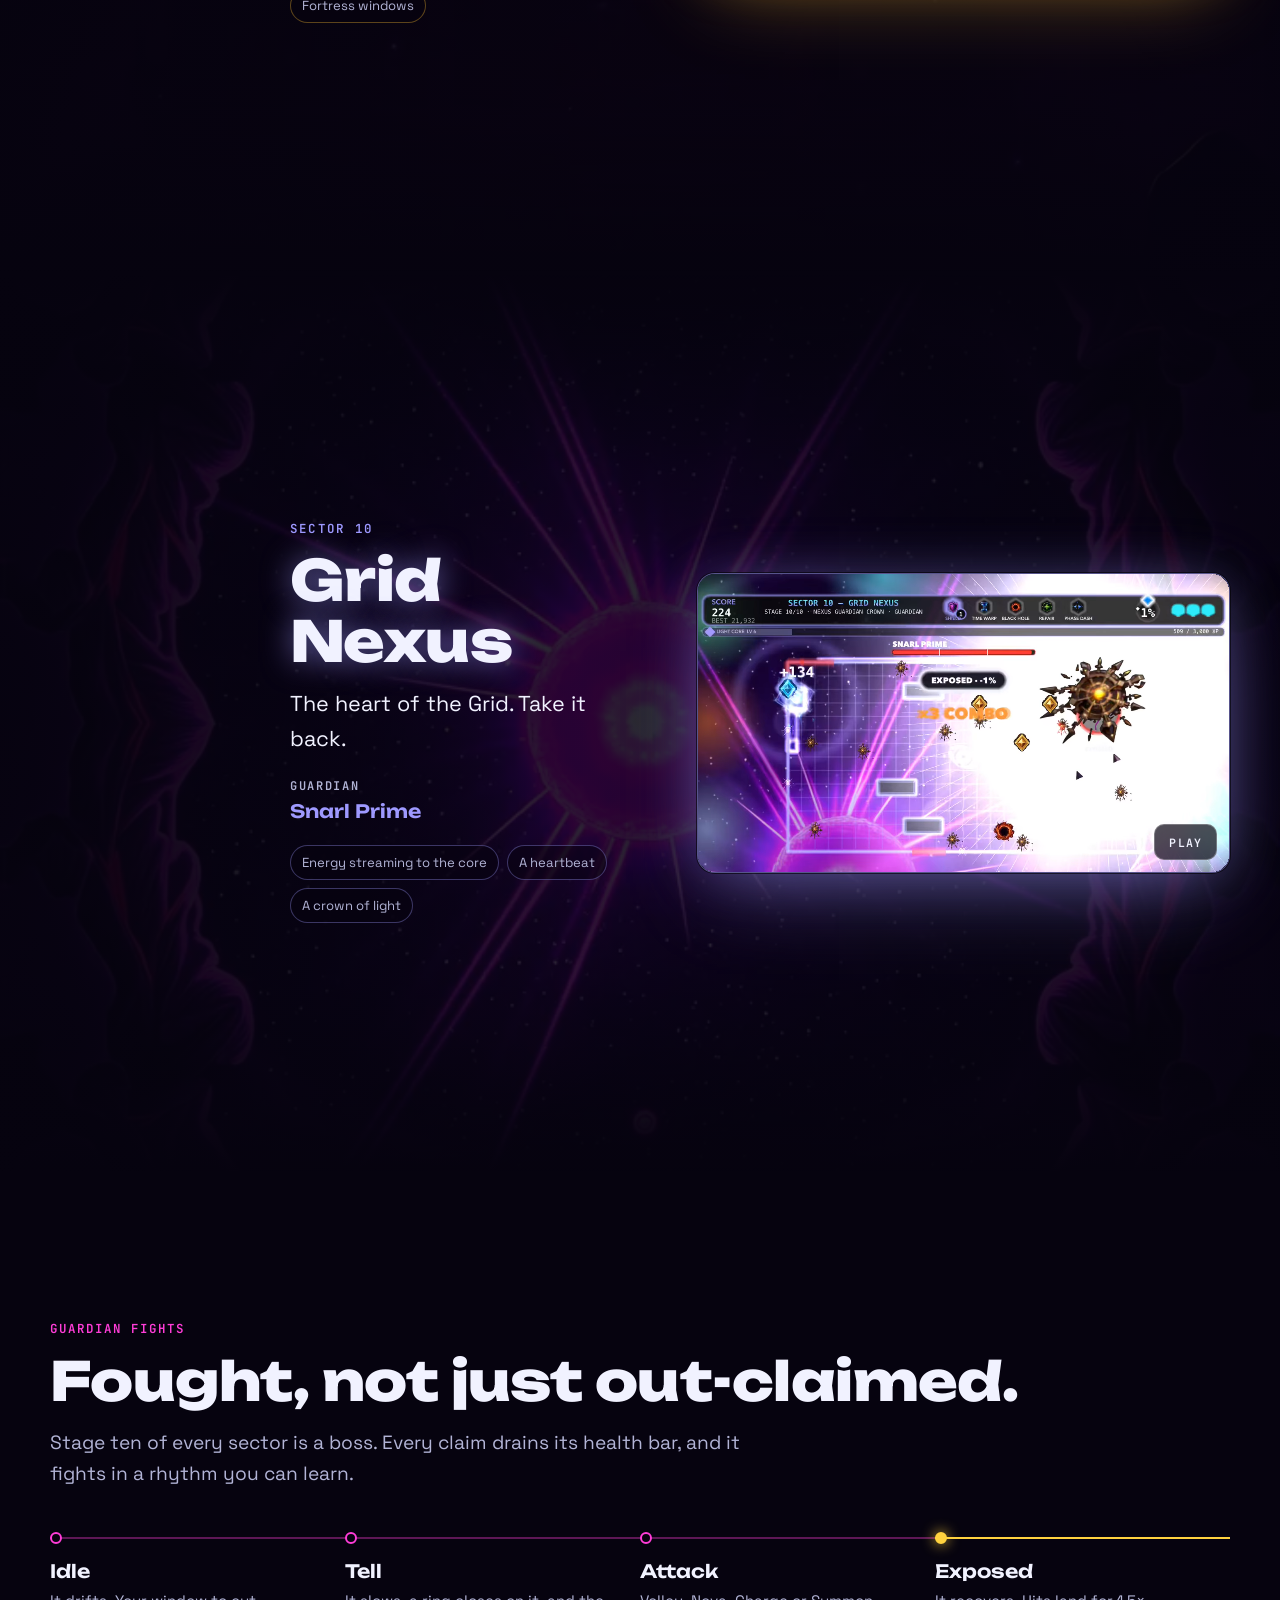
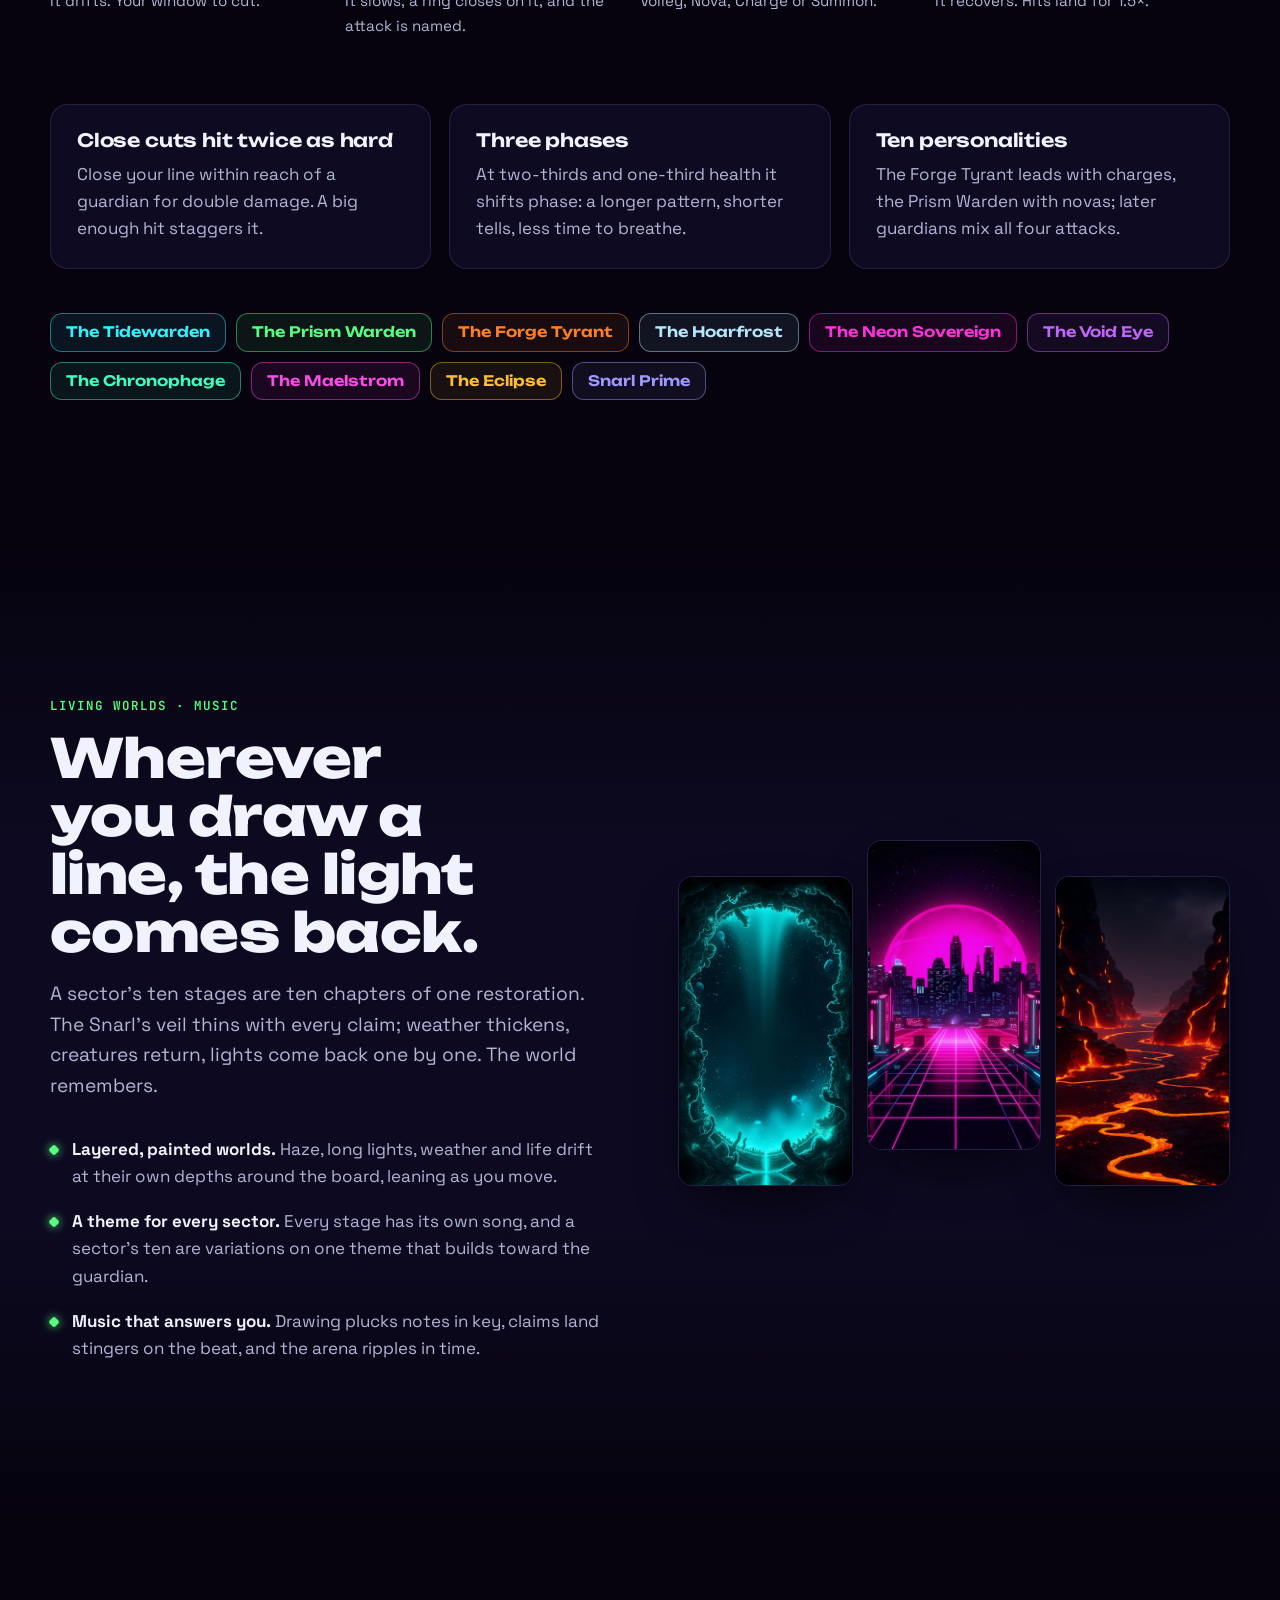
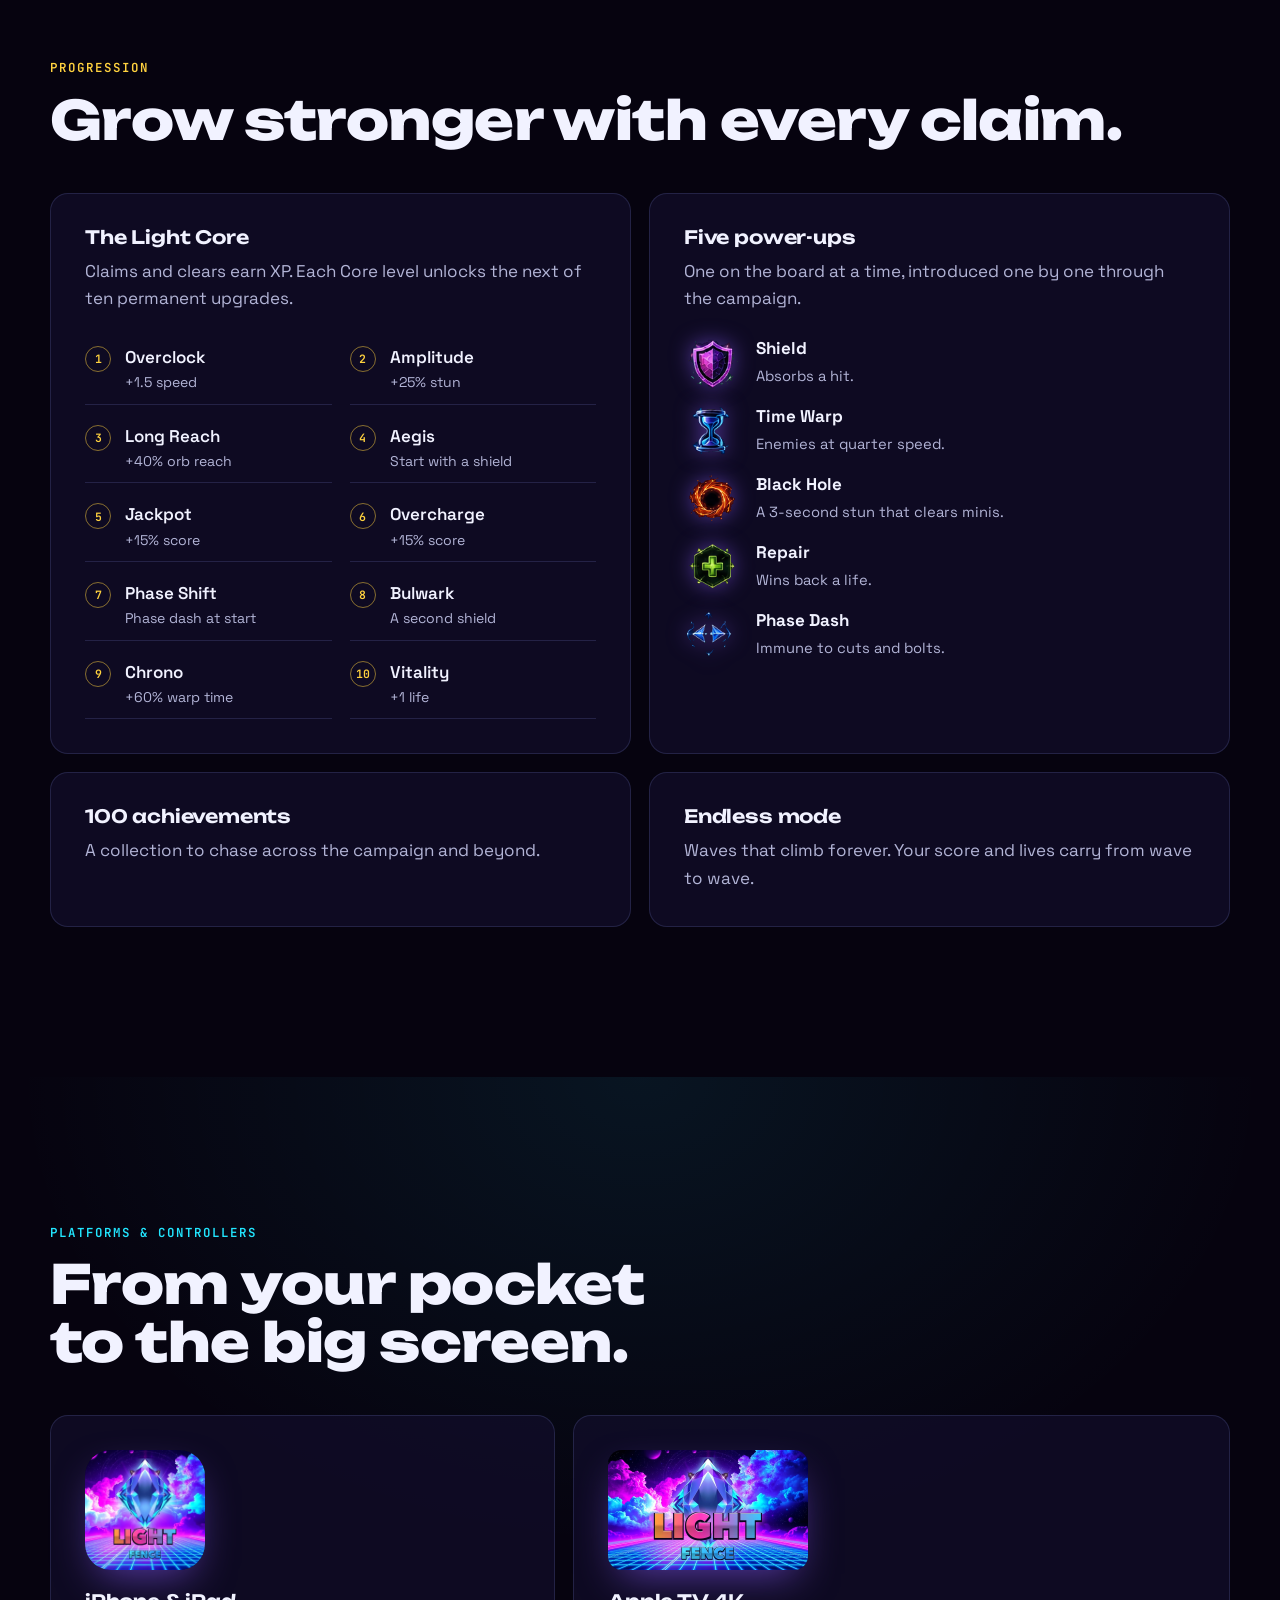
==== commit 3ffb92f9: "The demo's marker answers every key press, swipe and tap The marker only moved while a key was held " ====
--- a/index.html
+++ b/index.html
@@ -127,11 +127,11 @@
         <span class="mini-pct" data-mini="pct"></span>
       </div>
       <div class="mini-stage">
-        <canvas tabindex="0" width="400" height="500" aria-label="Lightfence mini board. Arrow keys or WASD steer; Escape pauses."></canvas>
+        <canvas tabindex="0" width="400" height="500" aria-label="Lightfence mini board. Arrow keys or WASD steer; the marker keeps going until you turn. Escape pauses."></canvas>
         <div class="mini-start">
           <p class="eyebrow">Free demo &middot; 3 stages</p>
           <button class="btn" type="button" data-act="start">Play it here</button>
-          <p class="mini-help">Arrow keys or WASD. On a phone, swipe and hold.</p>
+          <p class="mini-help">Arrow keys or WASD. On a phone, swipe or tap to steer.</p>
           <p class="mini-best" data-mini="best"></p>
         </div>
         <div class="mini-card" role="dialog" aria-label="Lightfence demo" hidden></div>
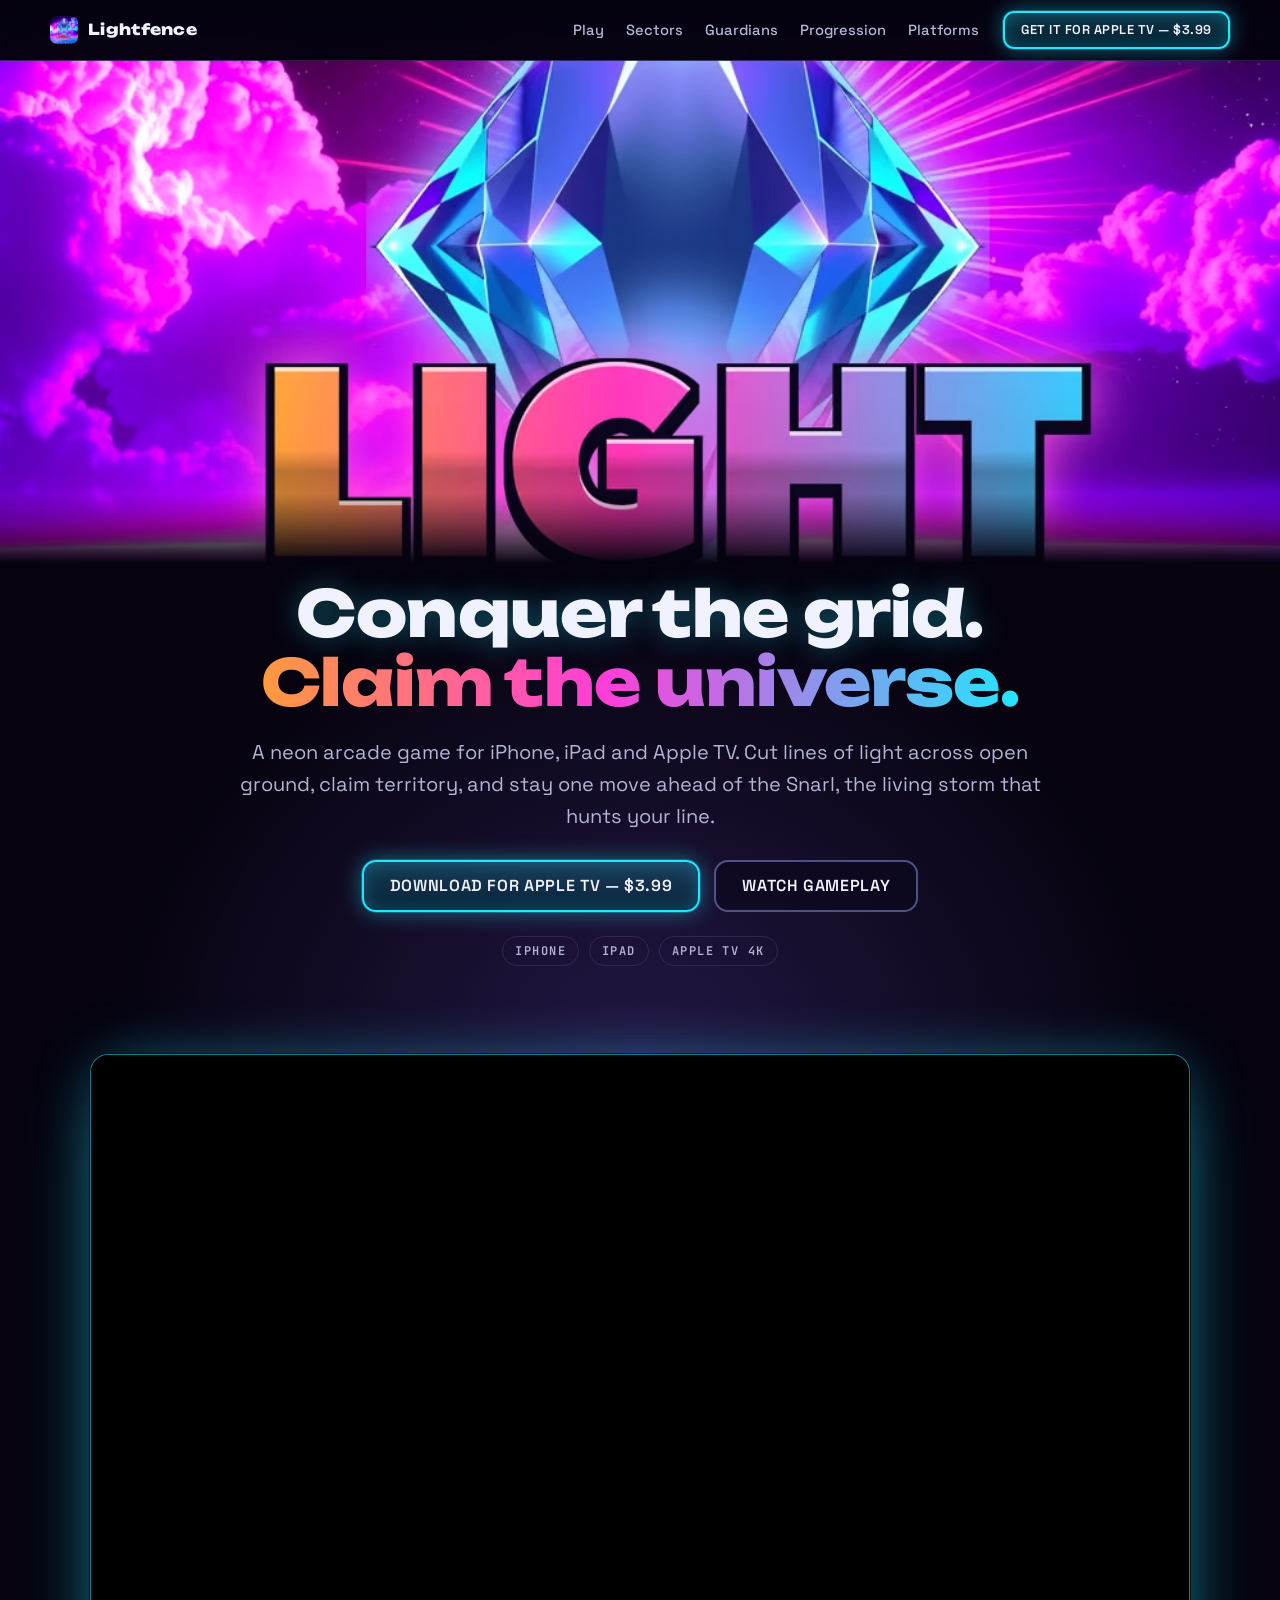
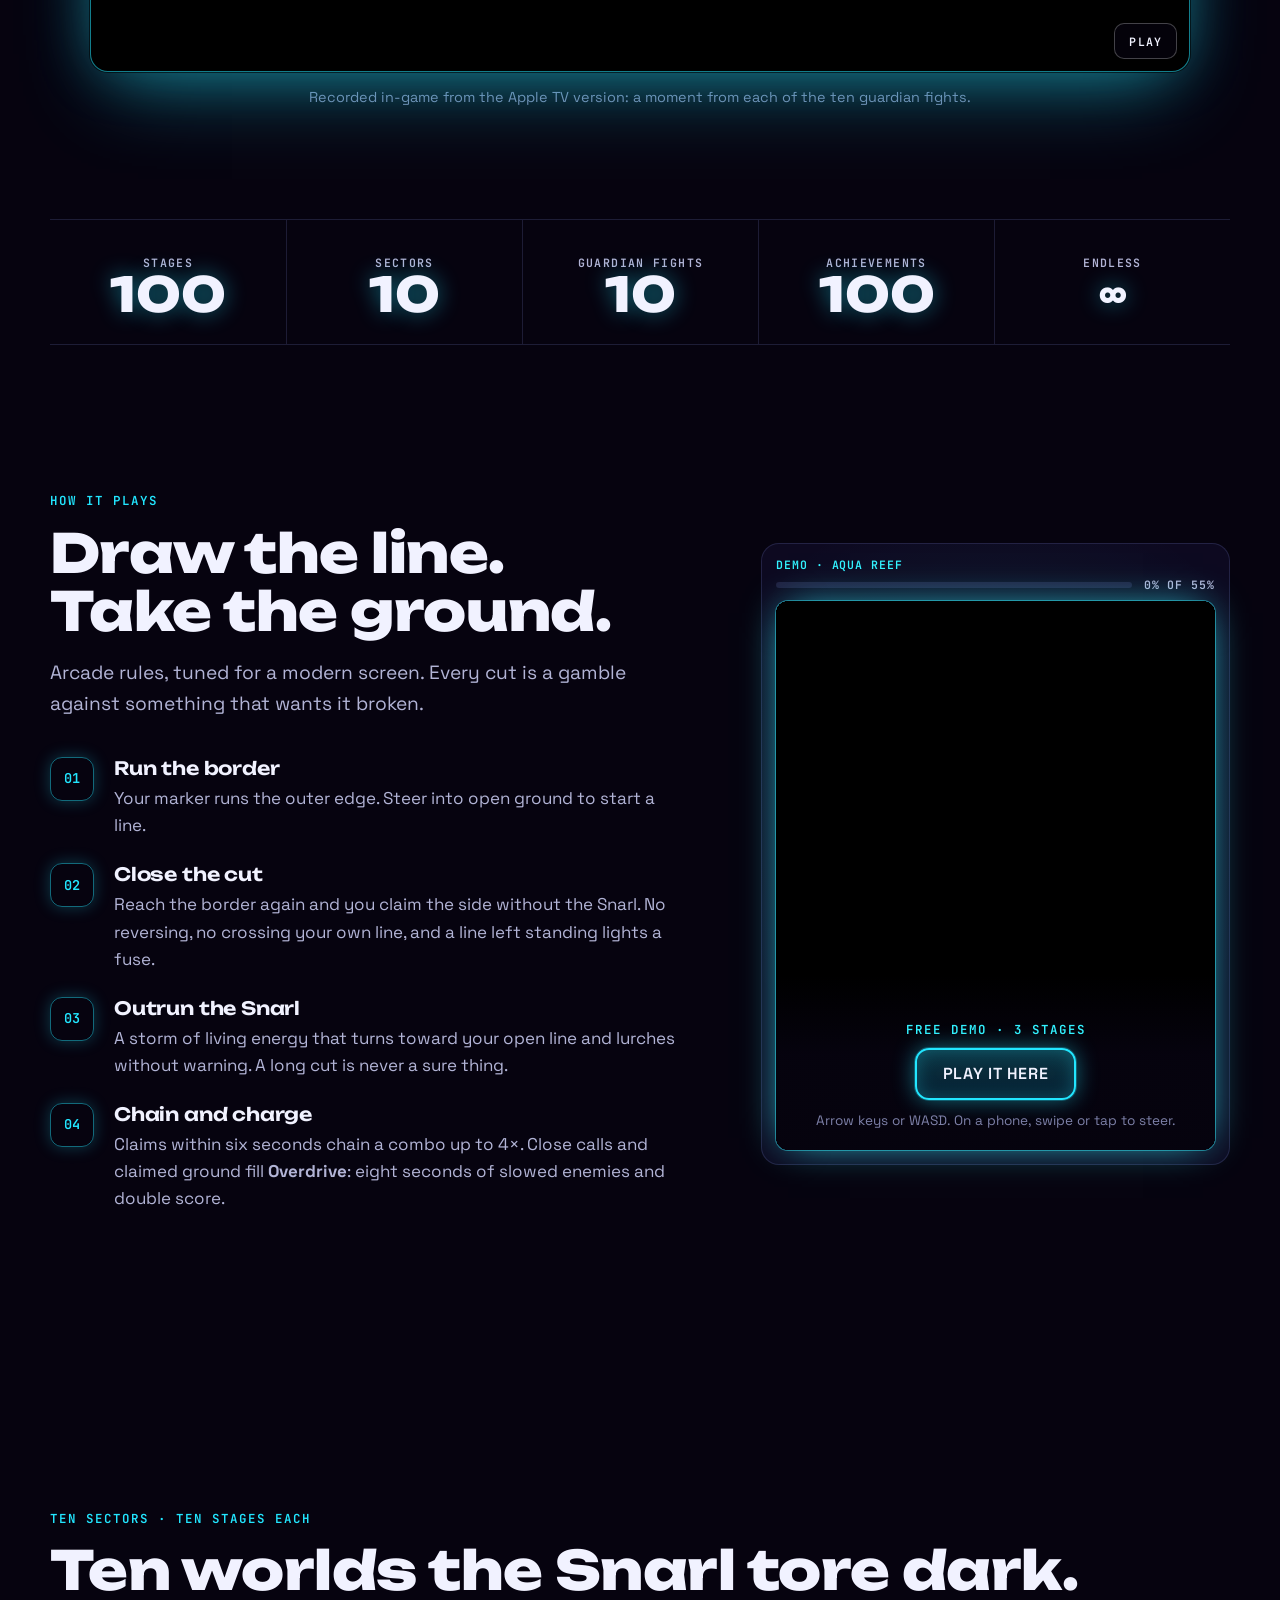
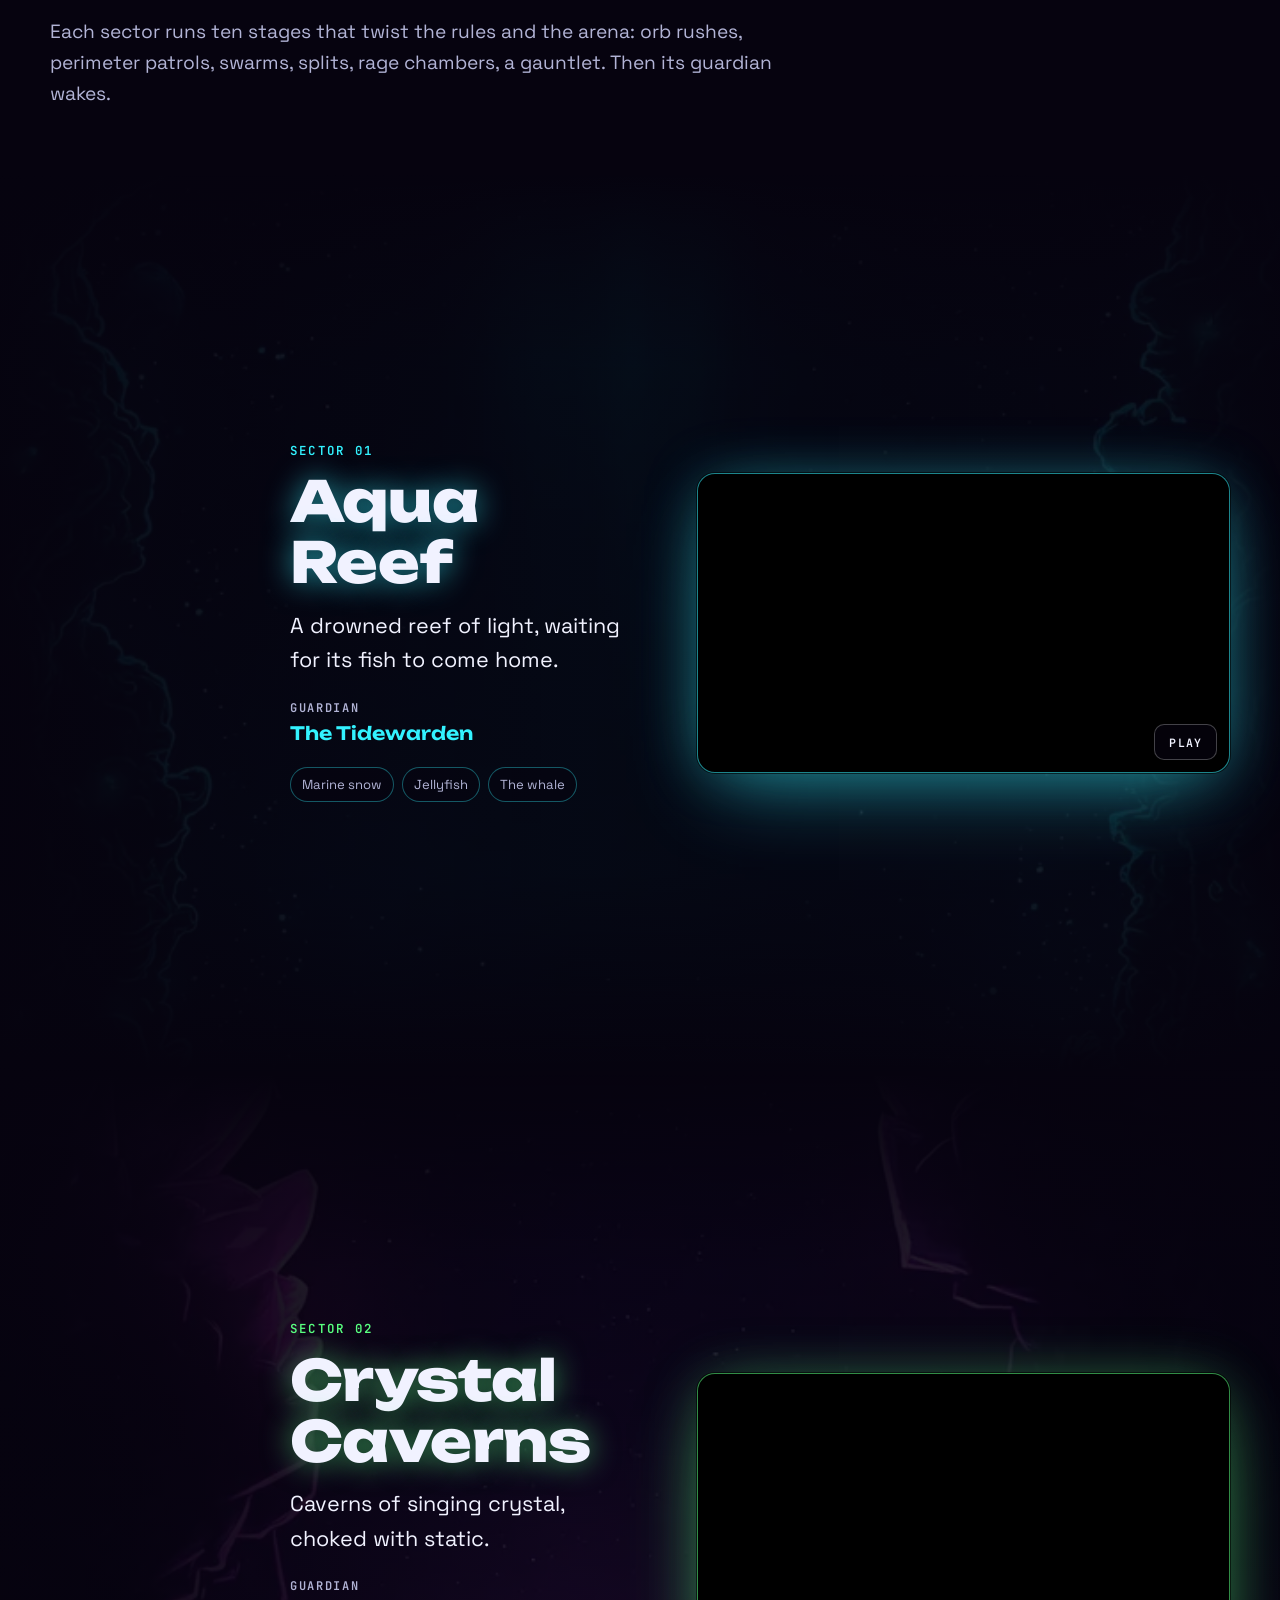
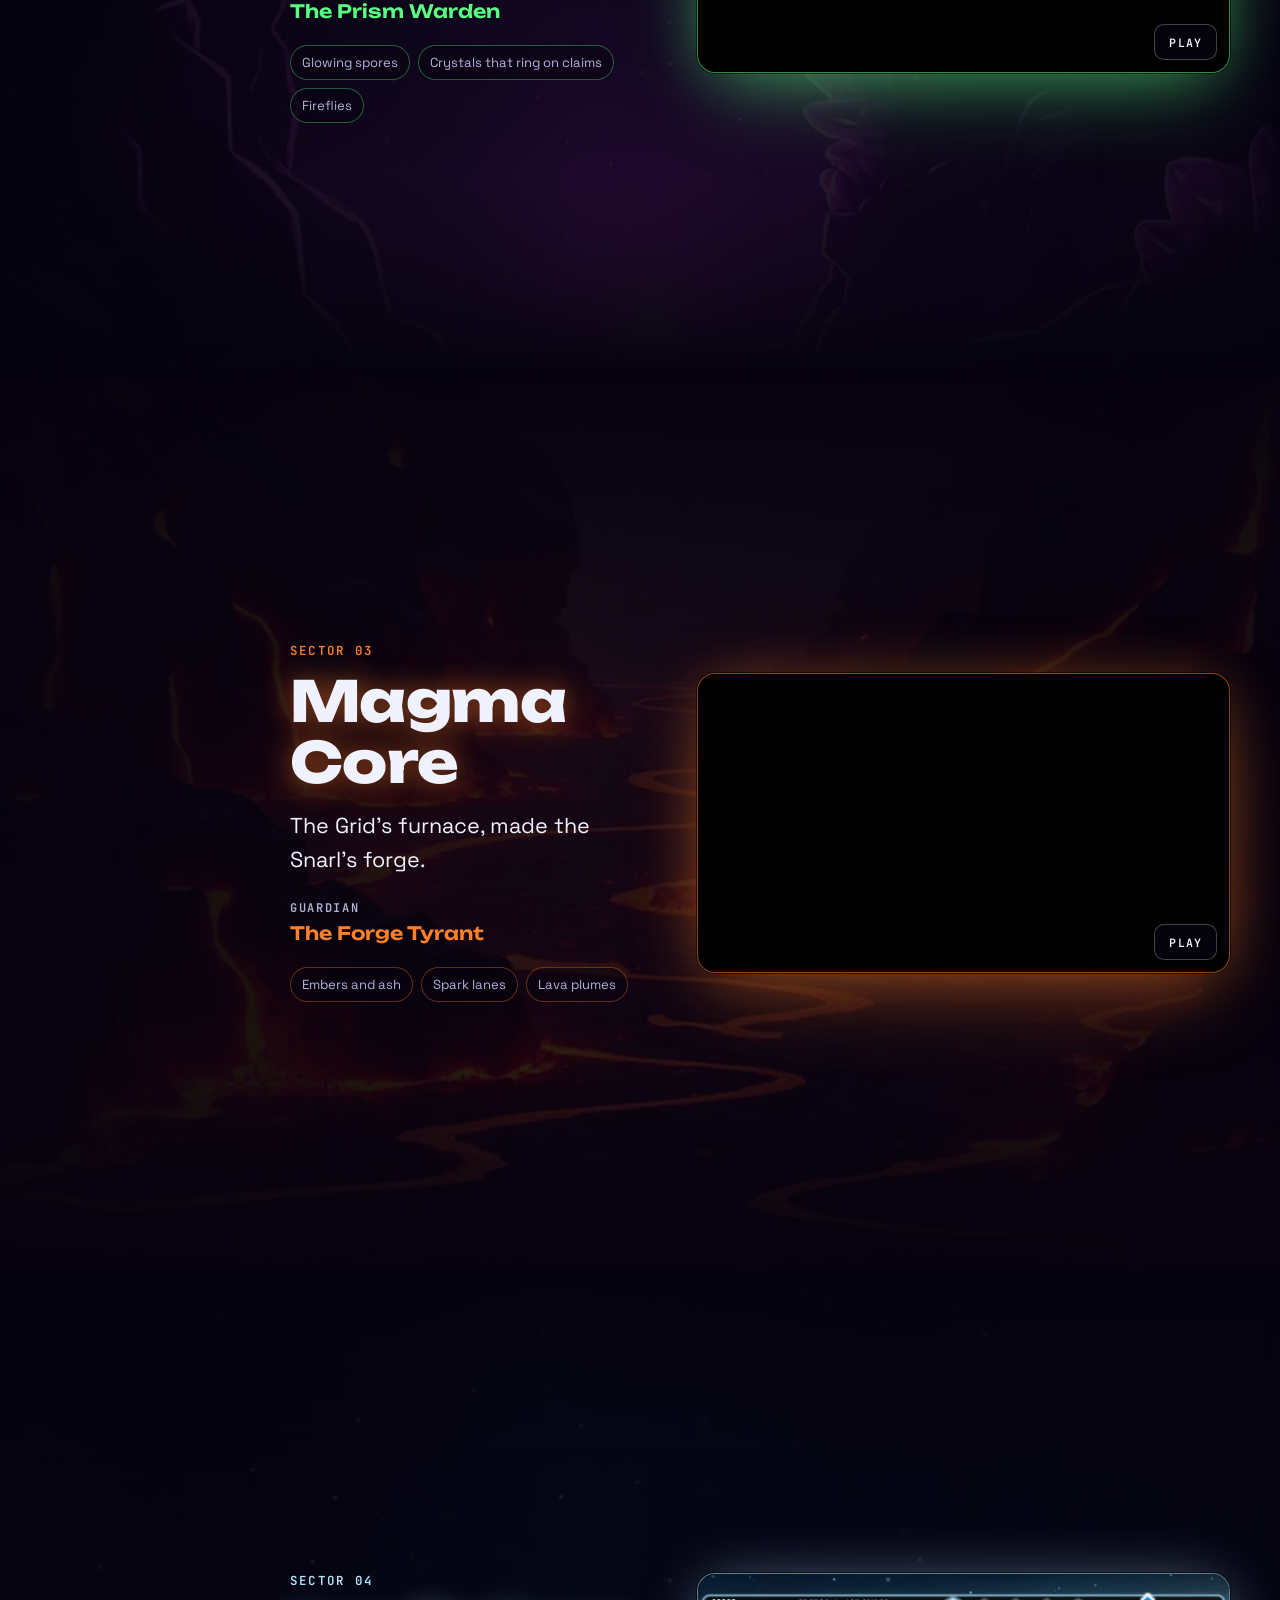
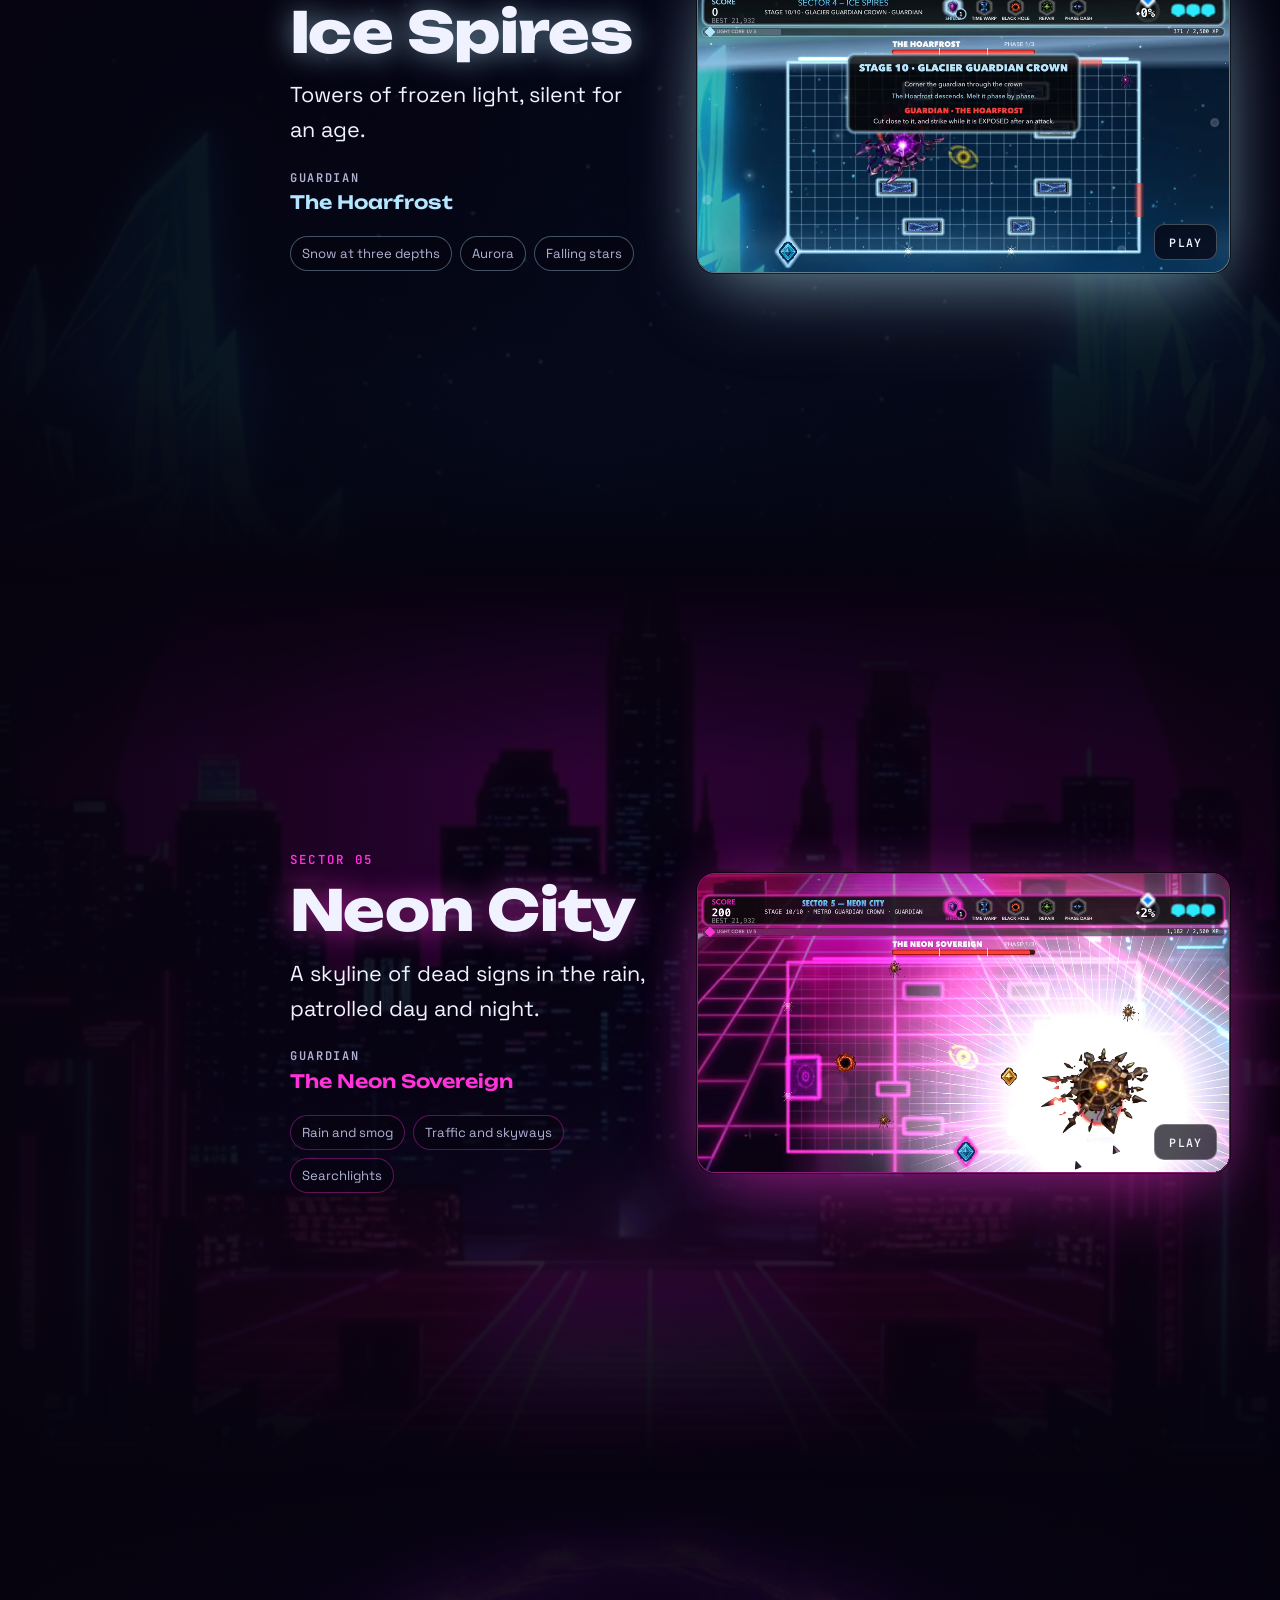
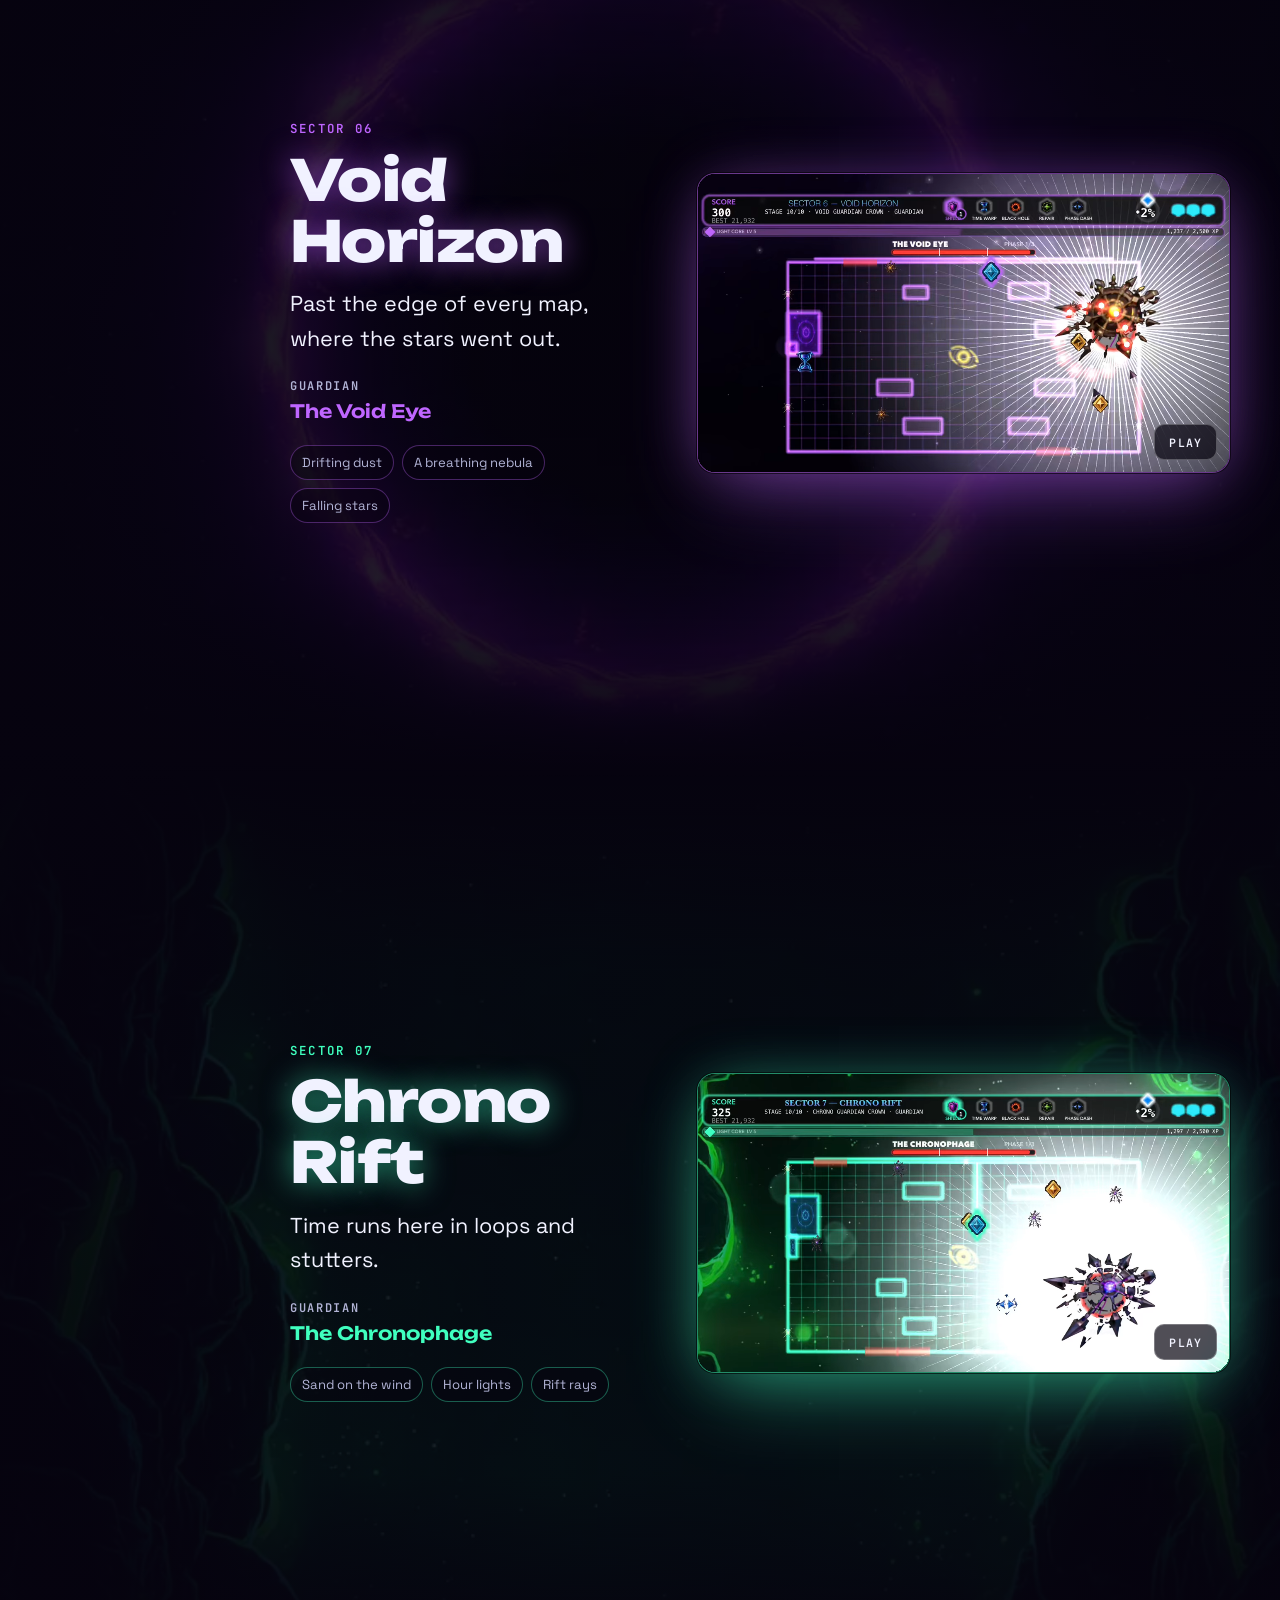
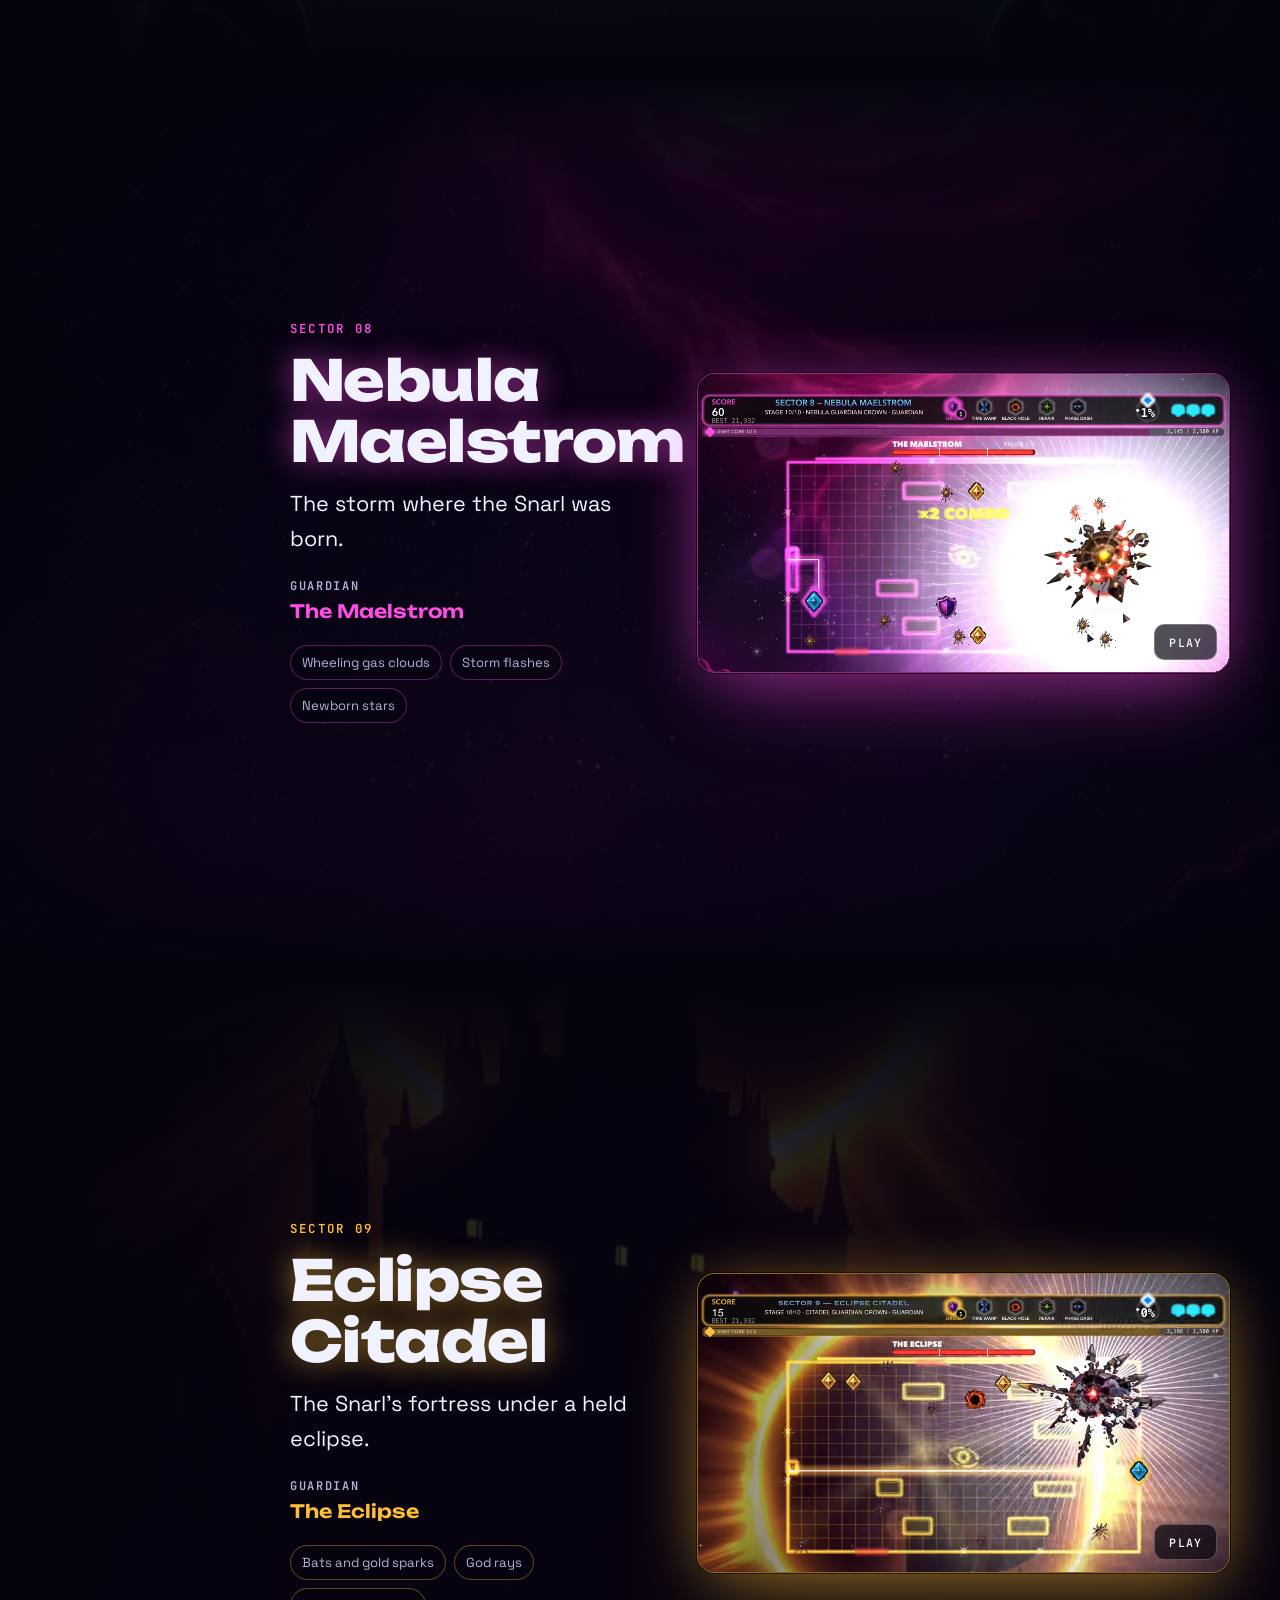
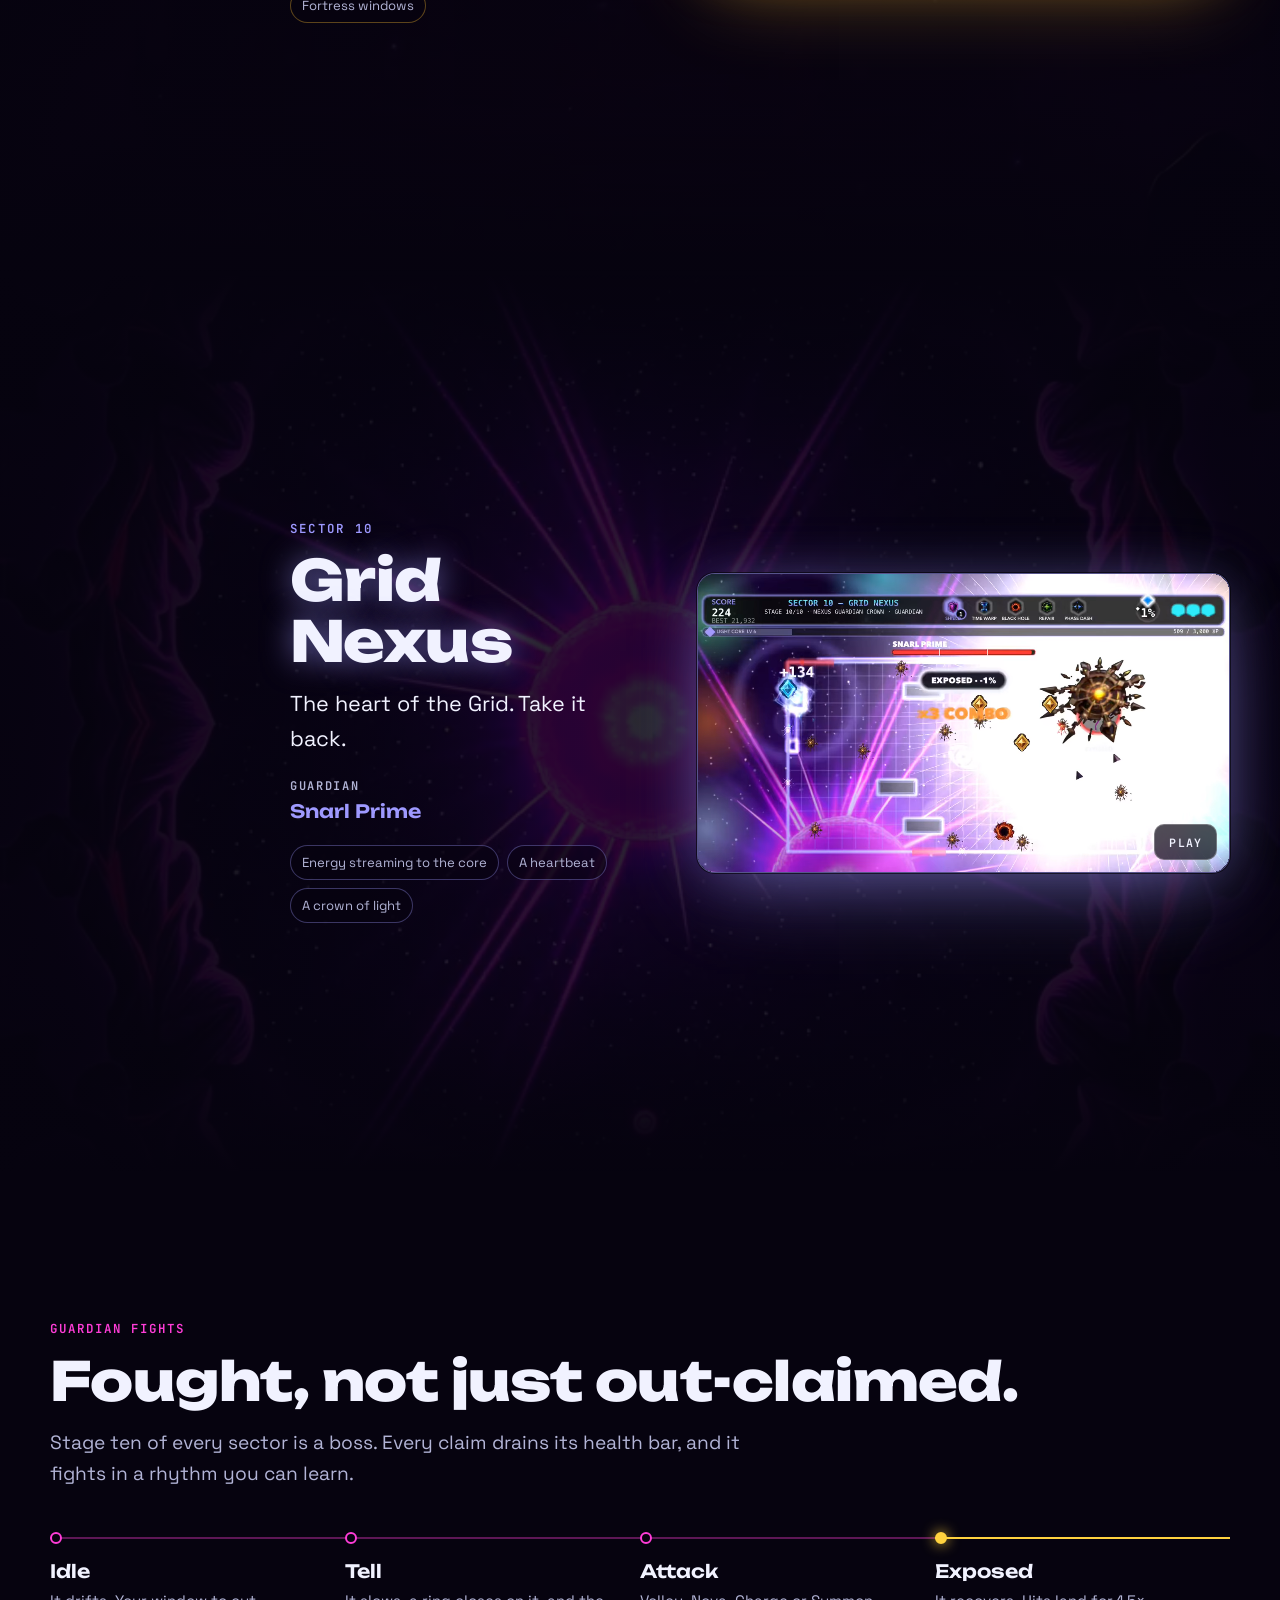
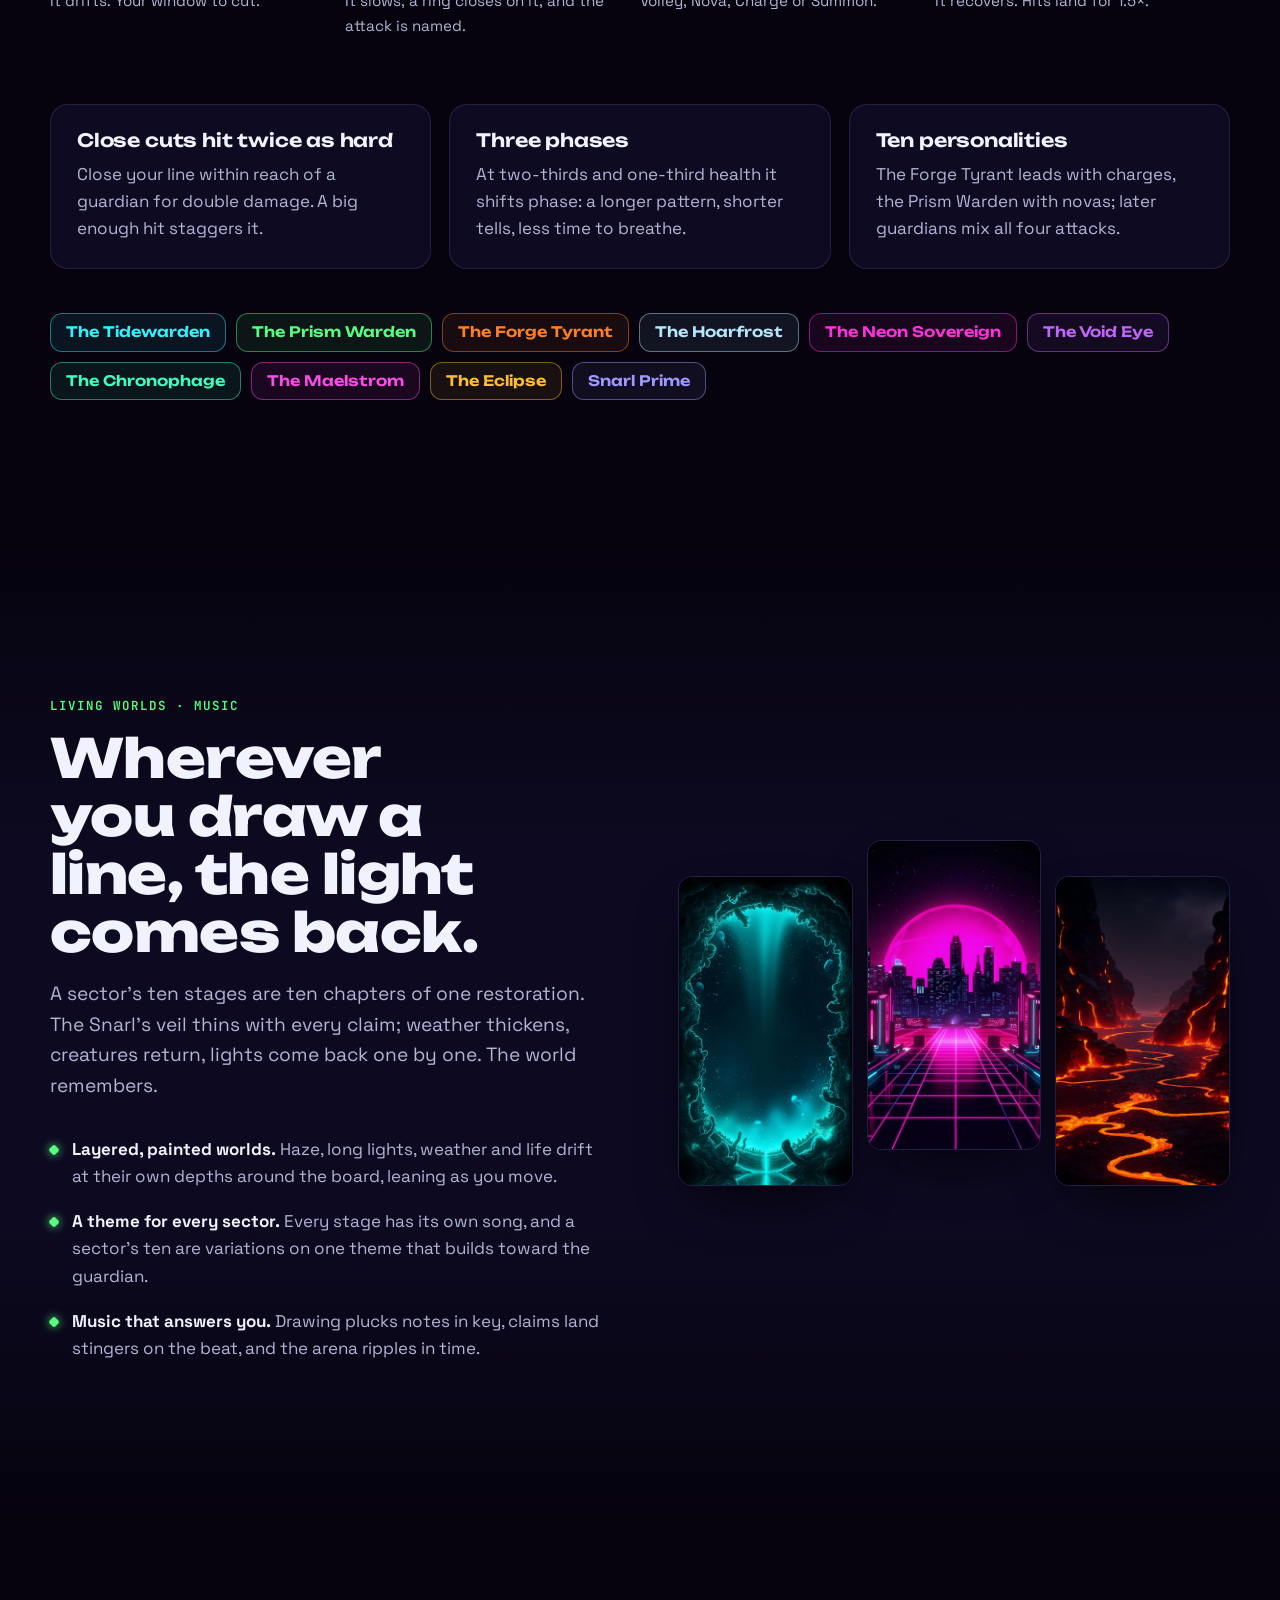
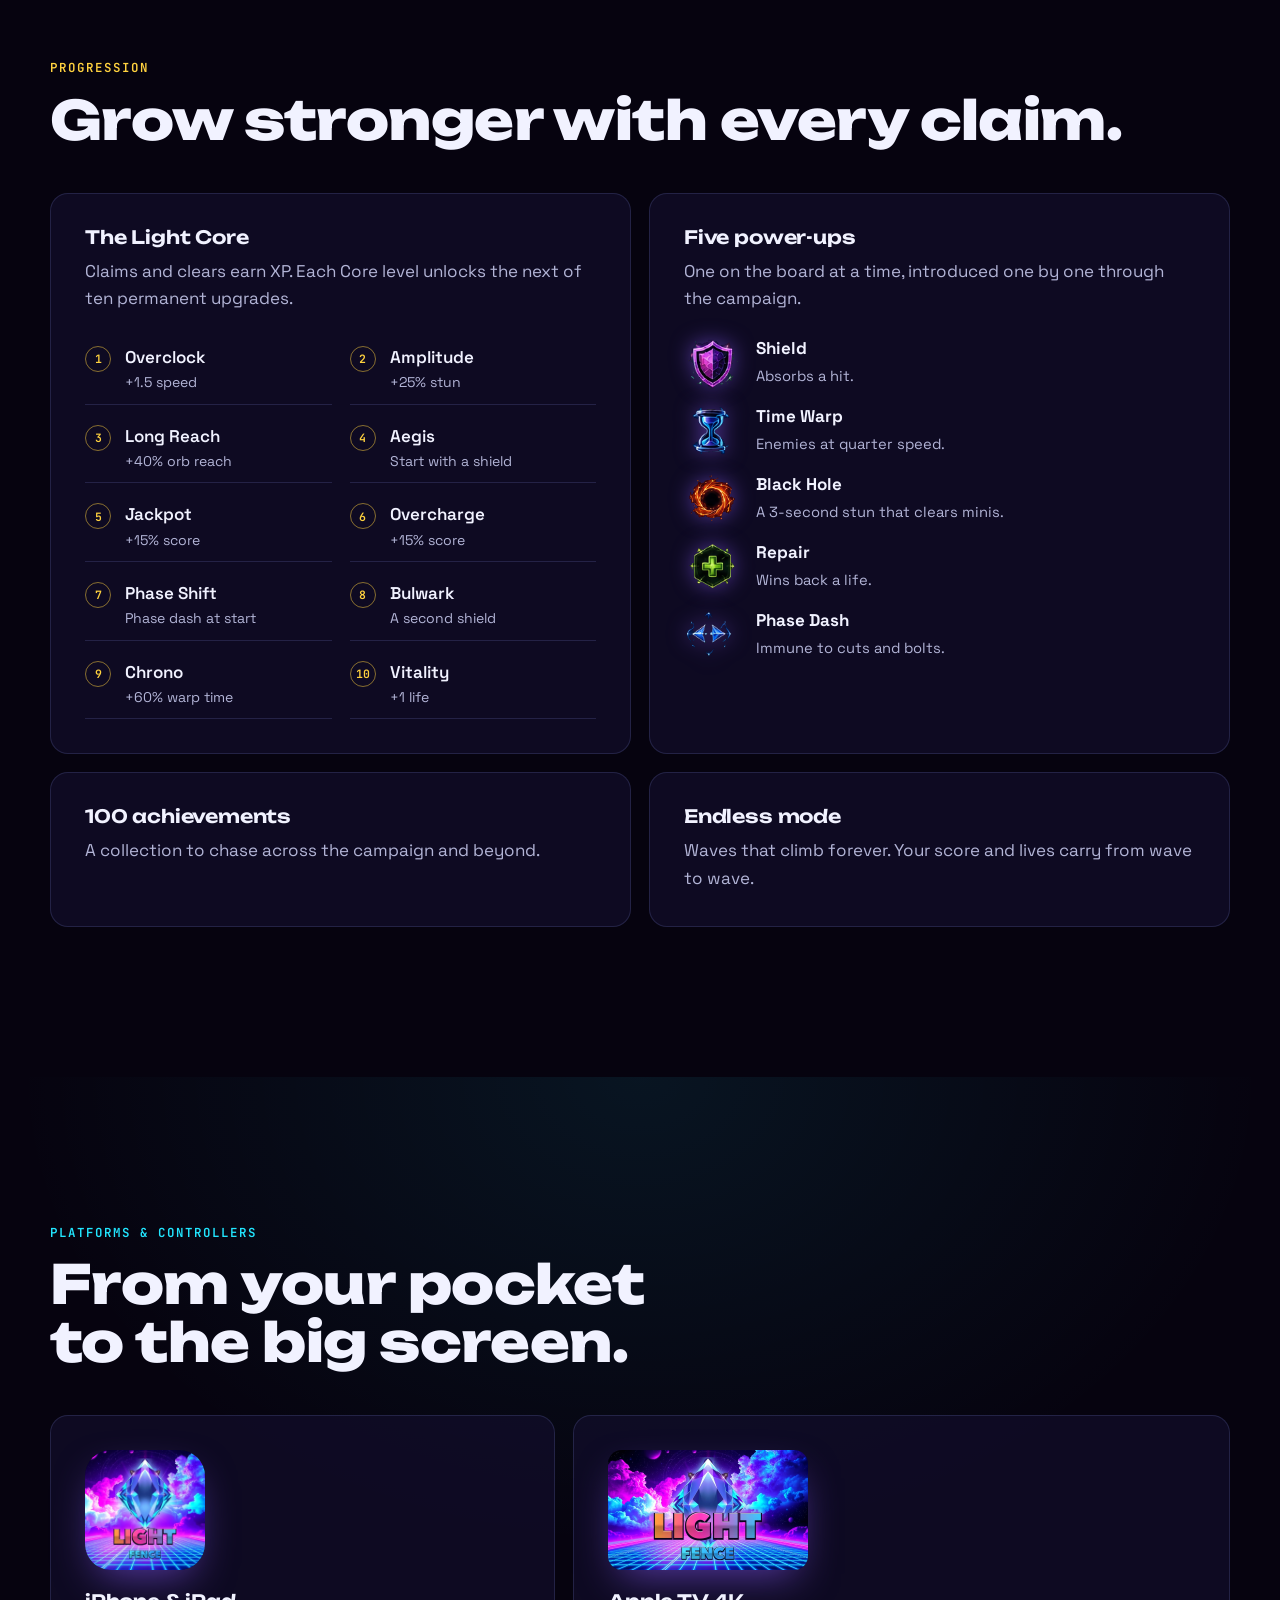
==== commit e78c7d83: "Lightfence: live $3.99 Apple TV button + ct passthrough - Default href: apps.apple.com/us/app/lightf" ====
--- a/index.html
+++ b/index.html
@@ -22,7 +22,7 @@
   <meta property="og:image:alt" content="Lightfence key art: a glowing crystal over a neon grid between violet clouds." />
   <meta name="twitter:card" content="summary_large_image" />
   <meta name="twitter:title" content="Lightfence: conquer the grid, claim the universe" />
-  <meta name="twitter:description" content="A neon arcade game of cutting lines and claiming ground, for iPhone, iPad and Apple TV. Coming soon." />
+  <meta name="twitter:description" content="A neon arcade game of cutting lines and claiming ground. $3.99 on Apple TV; iPhone and iPad coming soon." />
   <meta name="twitter:image" content="https://lightfence.remnantsecurity.com/img/og-image.jpg" />
   <meta name="twitter:image:alt" content="Lightfence key art: a glowing crystal over a neon grid between violet clouds." />
 
@@ -59,7 +59,7 @@
       <li><a href="#progression">Progression</a></li>
       <li><a href="#platforms">Platforms</a></li>
     </ul>
-    <a class="btn btn-sm" href="https://apps.apple.com/us/app/lightfence/id6822773360">Get it for Apple TV</a>
+    <a class="btn btn-sm" href="https://apps.apple.com/us/app/lightfence/id6822773360?mt=8&amp;ct=EXP-20261017-LIGHTFENCE-SITE-01">Get it for Apple TV — $3.99</a>
   </div>
 </nav>
 
@@ -76,7 +76,7 @@
     <h1><span class="sr-only">Lightfence. </span>Conquer the grid.<br /><em>Claim the universe.</em></h1>
     <p class="lede">A neon arcade game for iPhone, iPad and Apple TV. Cut lines of light across open ground, claim territory, and stay one move ahead of the Snarl, the living storm that hunts your line.</p>
     <div class="cta-row">
-      <a class="btn" href="https://apps.apple.com/us/app/lightfence/id6822773360">Download for Apple TV</a>
+      <a class="btn" href="https://apps.apple.com/us/app/lightfence/id6822773360?mt=8&amp;ct=EXP-20261017-LIGHTFENCE-SITE-01">Download for Apple TV — $3.99</a>
       <a class="btn btn-ghost" href="#reel">Watch gameplay</a>
     </div>
     <ul class="chips" aria-label="Platforms">
@@ -279,7 +279,7 @@
       <h2 id="plat-h">From your pocket to the big screen.</h2>
       <div class="devices">
         <div class="device"><picture><source type="image/avif" srcset="img/icon-512.avif" /><img src="img/icon-512.webp" alt="Lightfence app icon" width="120" height="120" loading="lazy" /></picture><h3>iPhone &amp; iPad</h3><p>Drag to steer, tap the pill or two-finger tap for Overdrive, with haptics. Or pair a controller.</p></div>
-        <div class="device tv"><picture><source type="image/avif" srcset="img/tv-icon.avif" /><img src="img/tv-icon.webp" alt="Lightfence Apple TV icon" width="200" height="120" loading="lazy" /></picture><h3>Apple TV 4K</h3><p>Renders at 4K and 60 fps. The board turns on its side to fill the screen, with the same rules and balance as the phone. Steer with the Siri Remote or a gamepad.</p><p><a href="https://apps.apple.com/us/app/lightfence/id6822773360">Download Lightfence for Apple TV</a></p></div>
+        <div class="device tv"><picture><source type="image/avif" srcset="img/tv-icon.avif" /><img src="img/tv-icon.webp" alt="Lightfence Apple TV icon" width="200" height="120" loading="lazy" /></picture><h3>Apple TV 4K</h3><p>Renders at 4K and 60 fps. The board turns on its side to fill the screen, with the same rules and balance as the phone. Steer with the Siri Remote or a gamepad.</p><p><a href="https://apps.apple.com/us/app/lightfence/id6822773360?mt=8&amp;ct=EXP-20261017-LIGHTFENCE-SITE-01">Download Lightfence for Apple TV — $3.99</a></p></div>
       </div>
       <div class="table-wrap" tabindex="0" role="region" aria-label="Controls by controller">
         <table class="controls">
@@ -324,11 +324,11 @@
   <section class="get" id="get" aria-labelledby="get-h">
     <div class="wrap get-in">
       <picture><source type="image/avif" srcset="img/icon-512.avif" /><img src="img/icon-512.webp" alt="" width="132" height="132" loading="lazy" /></picture>
-      <h2 id="get-h">Now on Apple TV. iPhone and iPad coming soon.</h2>
-      <p class="sub">Lightfence for Apple TV (tvOS) is live on the App Store. The iPhone and iPad versions are coming soon.</p>
+      <h2 id="get-h">Now on Apple TV — $3.99. iPhone and iPad coming soon.</h2>
+      <p class="sub">Lightfence for Apple TV (tvOS) is live on the App Store for $3.99. The iPhone and iPad versions are coming soon.</p>
       <!-- TODO(ios-store-link): replace this placeholder with the App Store URL and Apple's official
            "Download on the App Store" badge once the listing is live. No iPhone/iPad link or badge until then. -->
-      <p><a class="btn" href="https://apps.apple.com/us/app/lightfence/id6822773360">Download on the App Store for Apple TV</a></p><p class="placeholder" data-placeholder="ios-app-store-link"><span class="btn btn-static">iPhone and iPad link coming soon</span></p>
+      <p><a class="btn" href="https://apps.apple.com/us/app/lightfence/id6822773360?mt=8&amp;ct=EXP-20261017-LIGHTFENCE-SITE-01">Download on the App Store for Apple TV — $3.99</a></p><p class="placeholder" data-placeholder="ios-app-store-link"><span class="btn btn-static">iPhone and iPad link coming soon</span></p>
       <p class="contact">Questions or press: <a href="mailto:iantrimble@remnantsecurity.com">iantrimble@remnantsecurity.com</a></p>
     </div>
   </section>
@@ -346,6 +346,7 @@
     </ul>
   </div>
 </footer>
+<script src="/ct.js" data-fallback-ct="EXP-20261017-LIGHTFENCE-SITE-01"></script>
 <script src="posthog.js" defer></script>
 </body>
 </html>
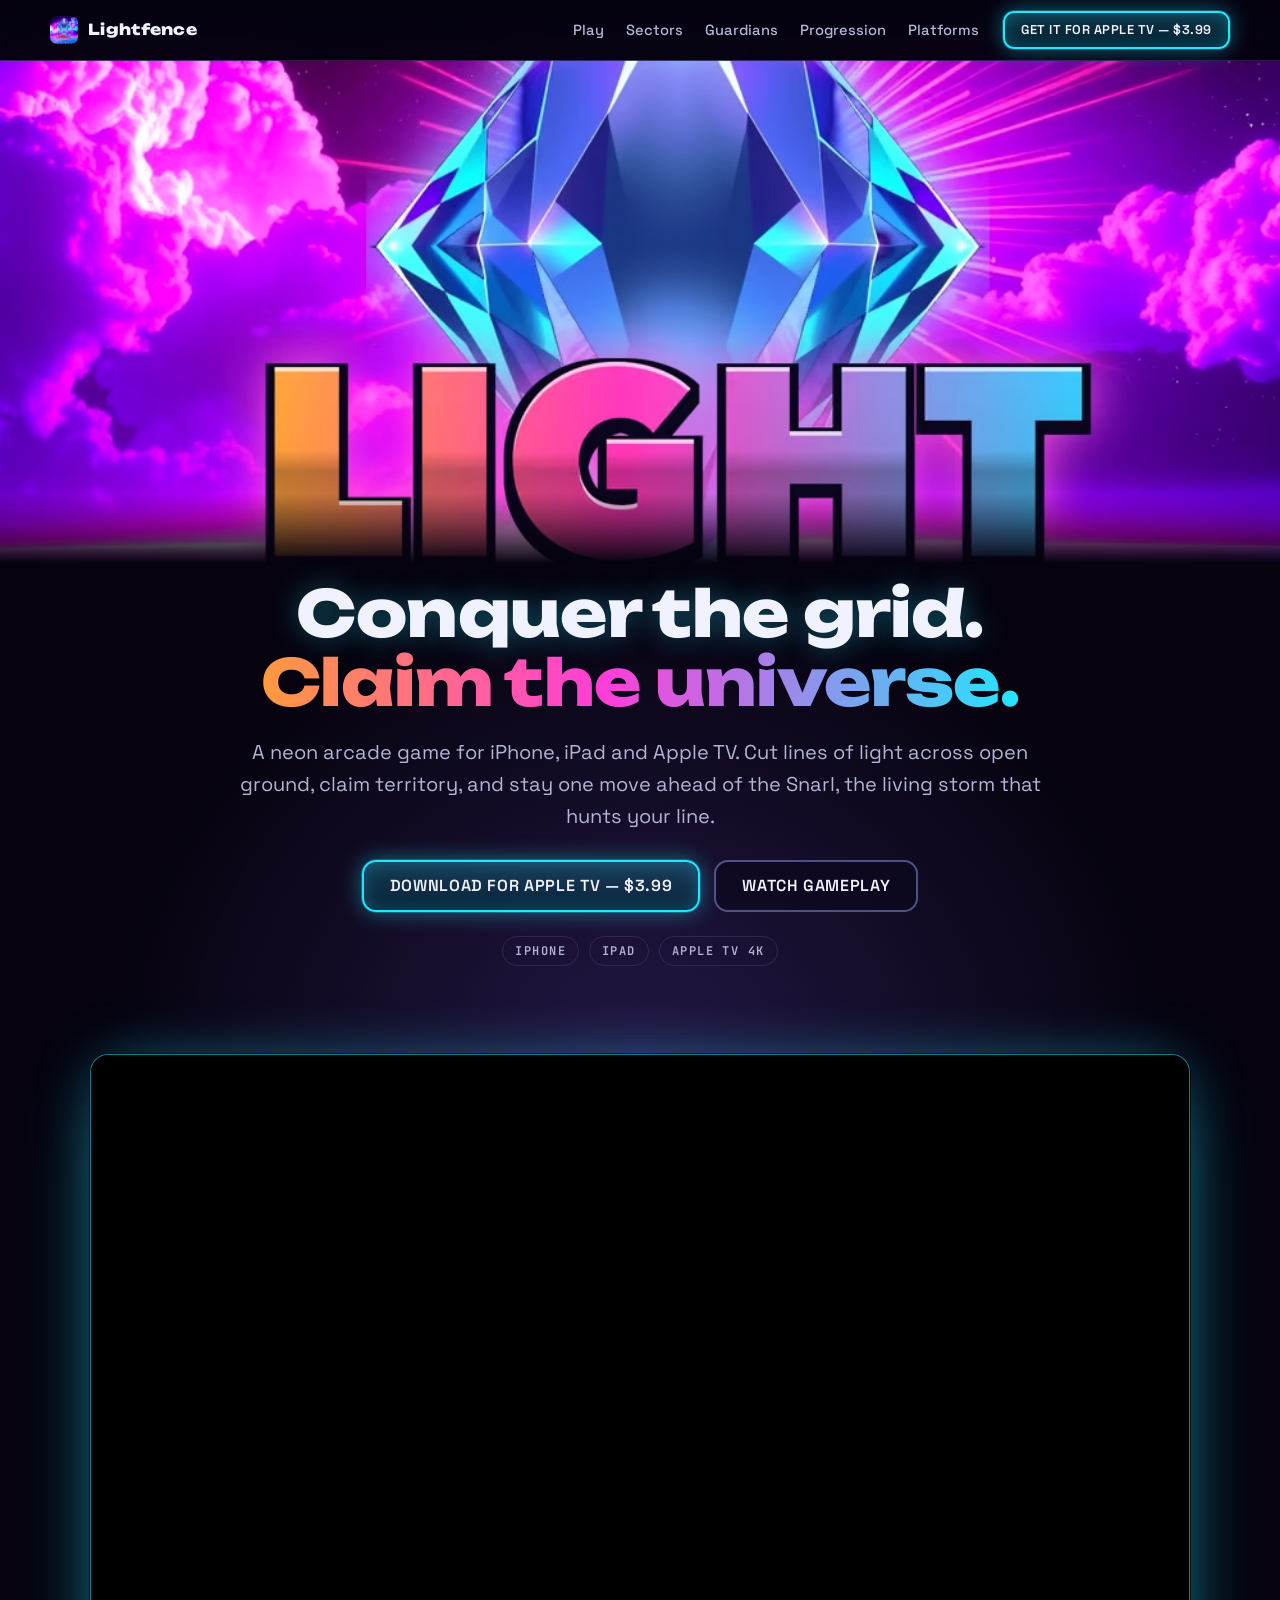
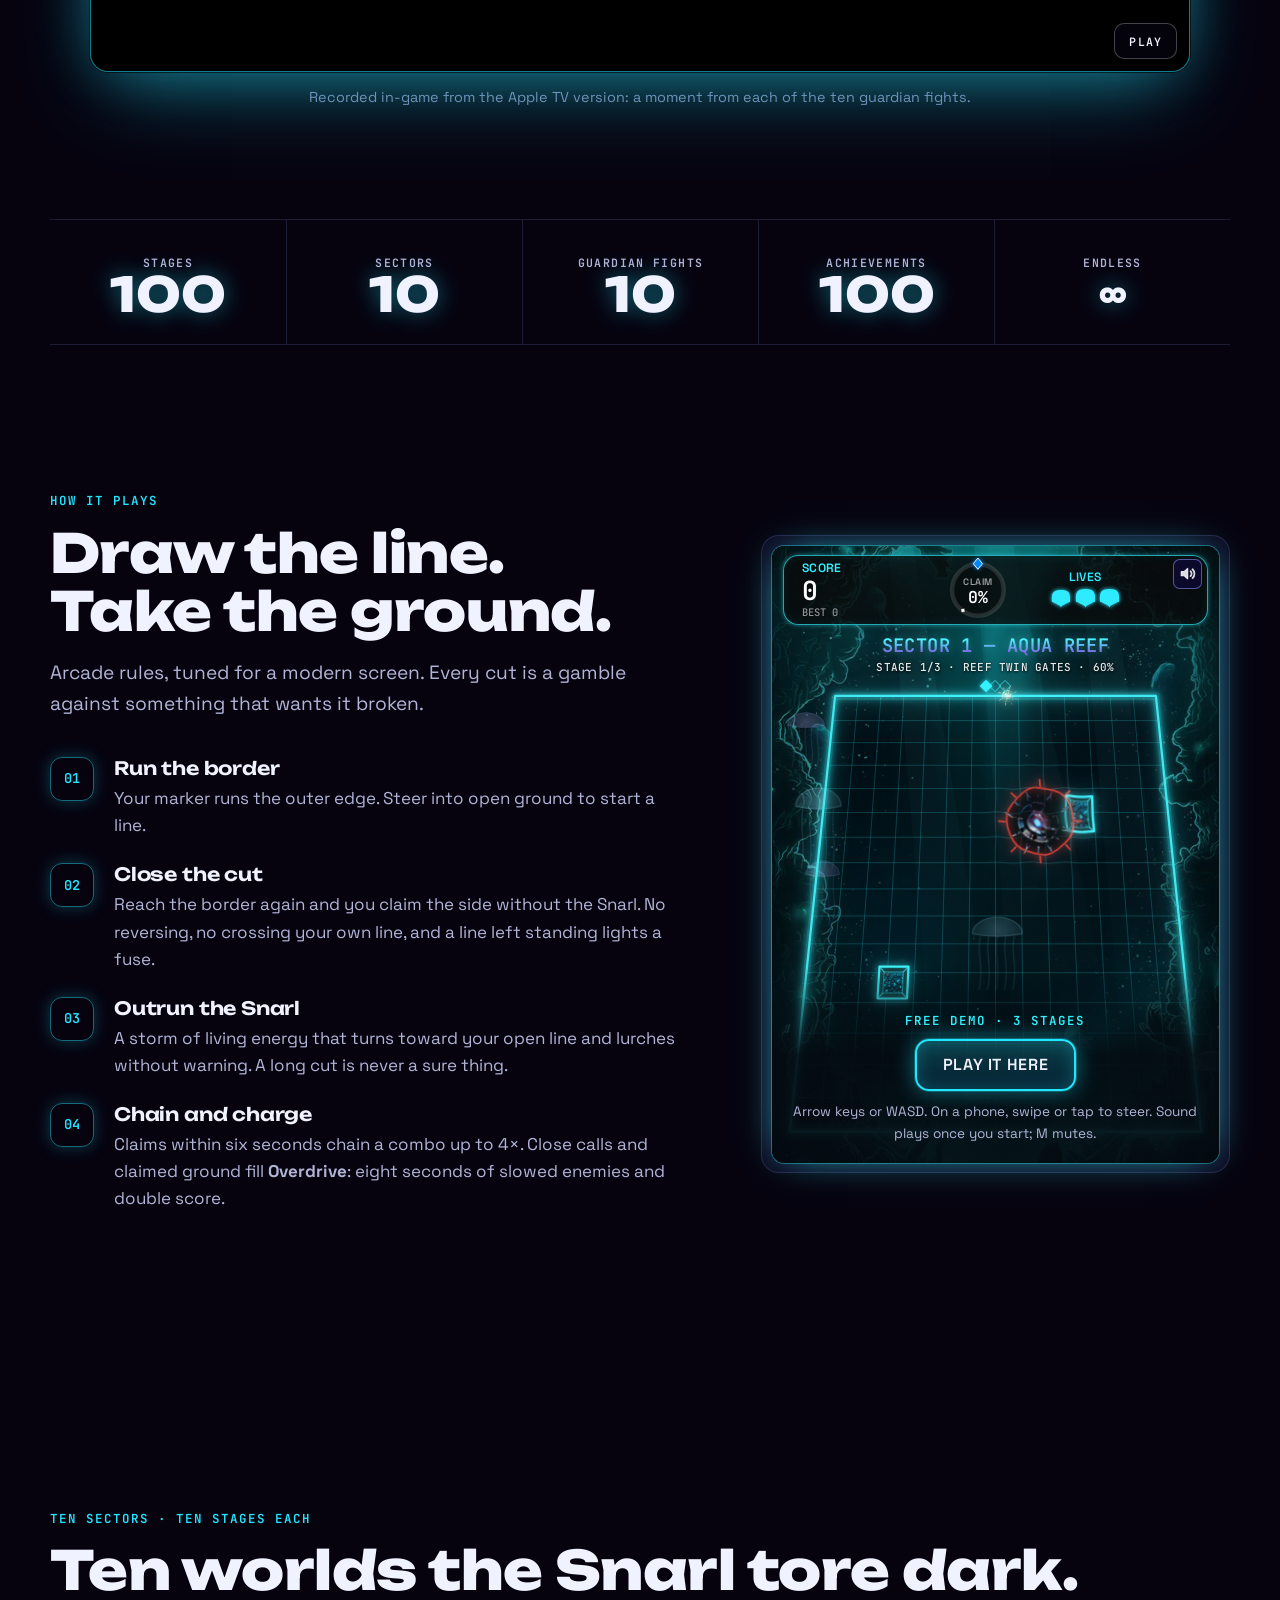
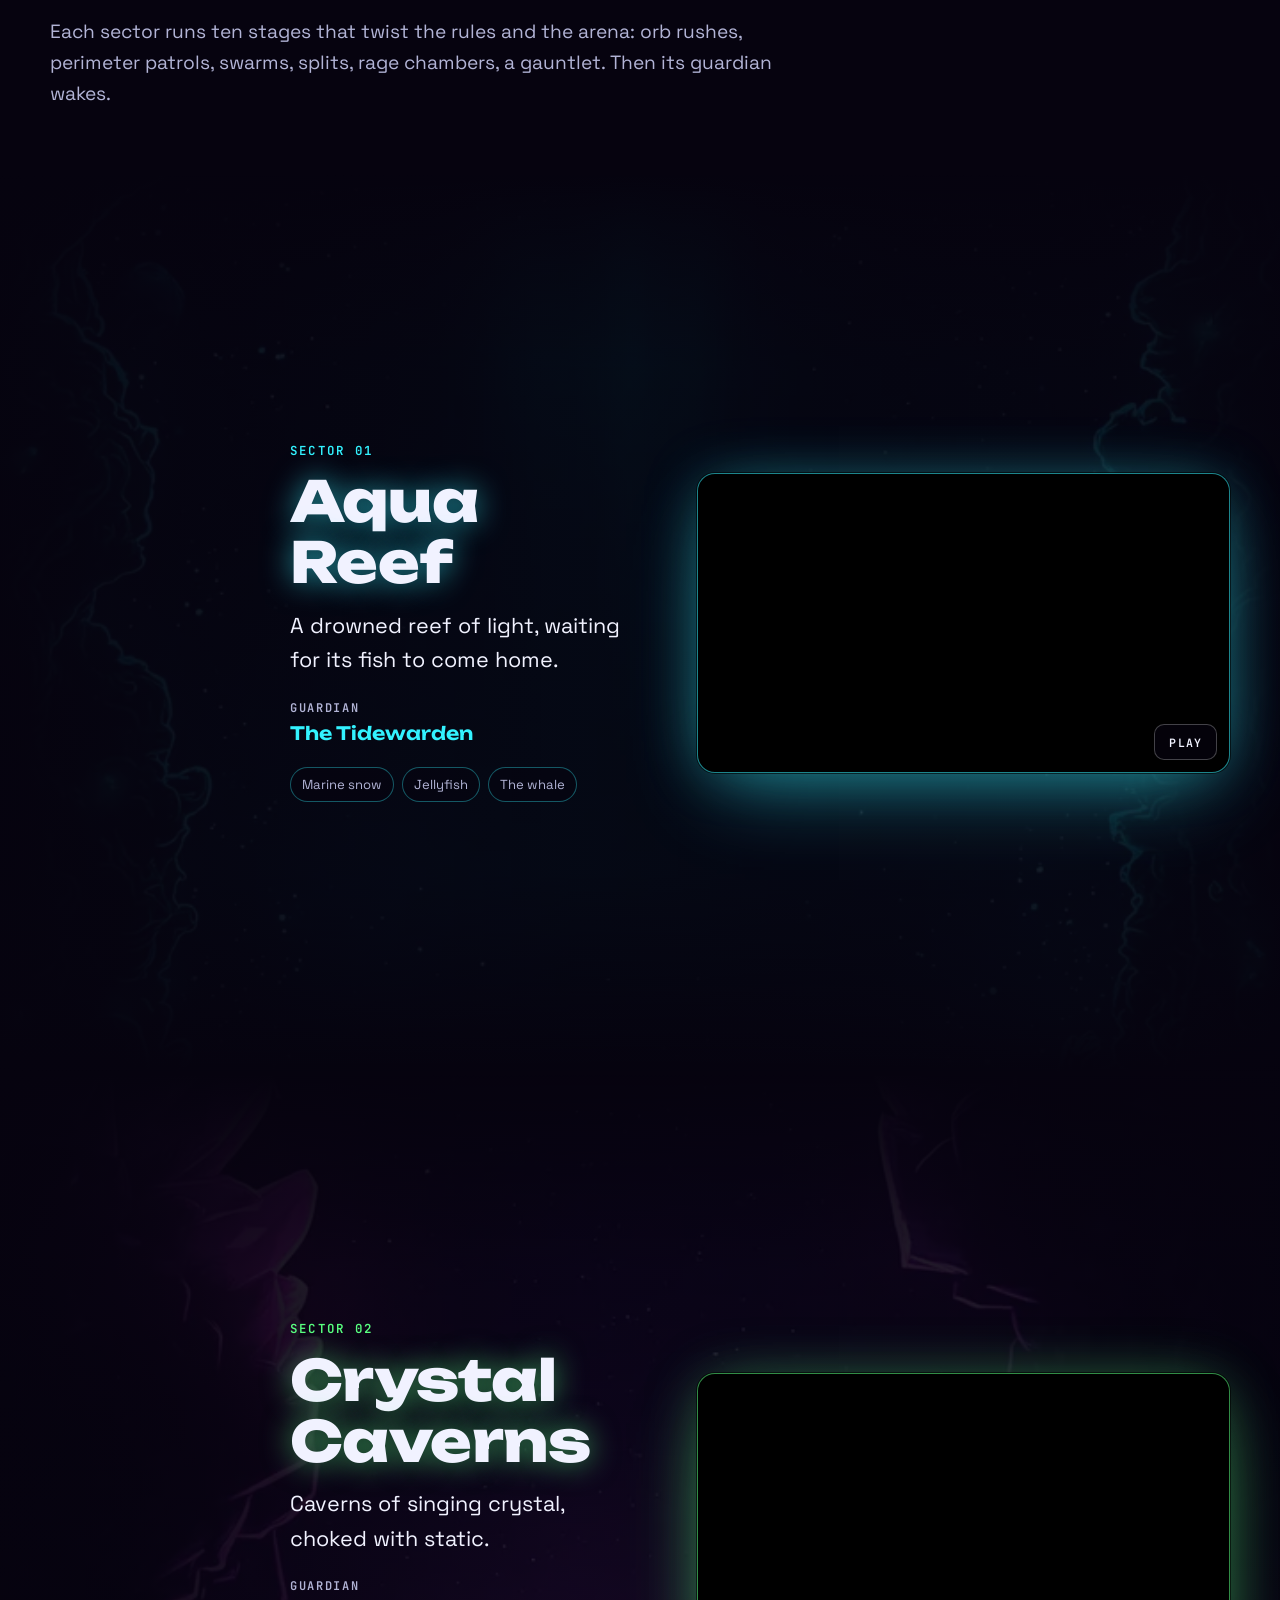
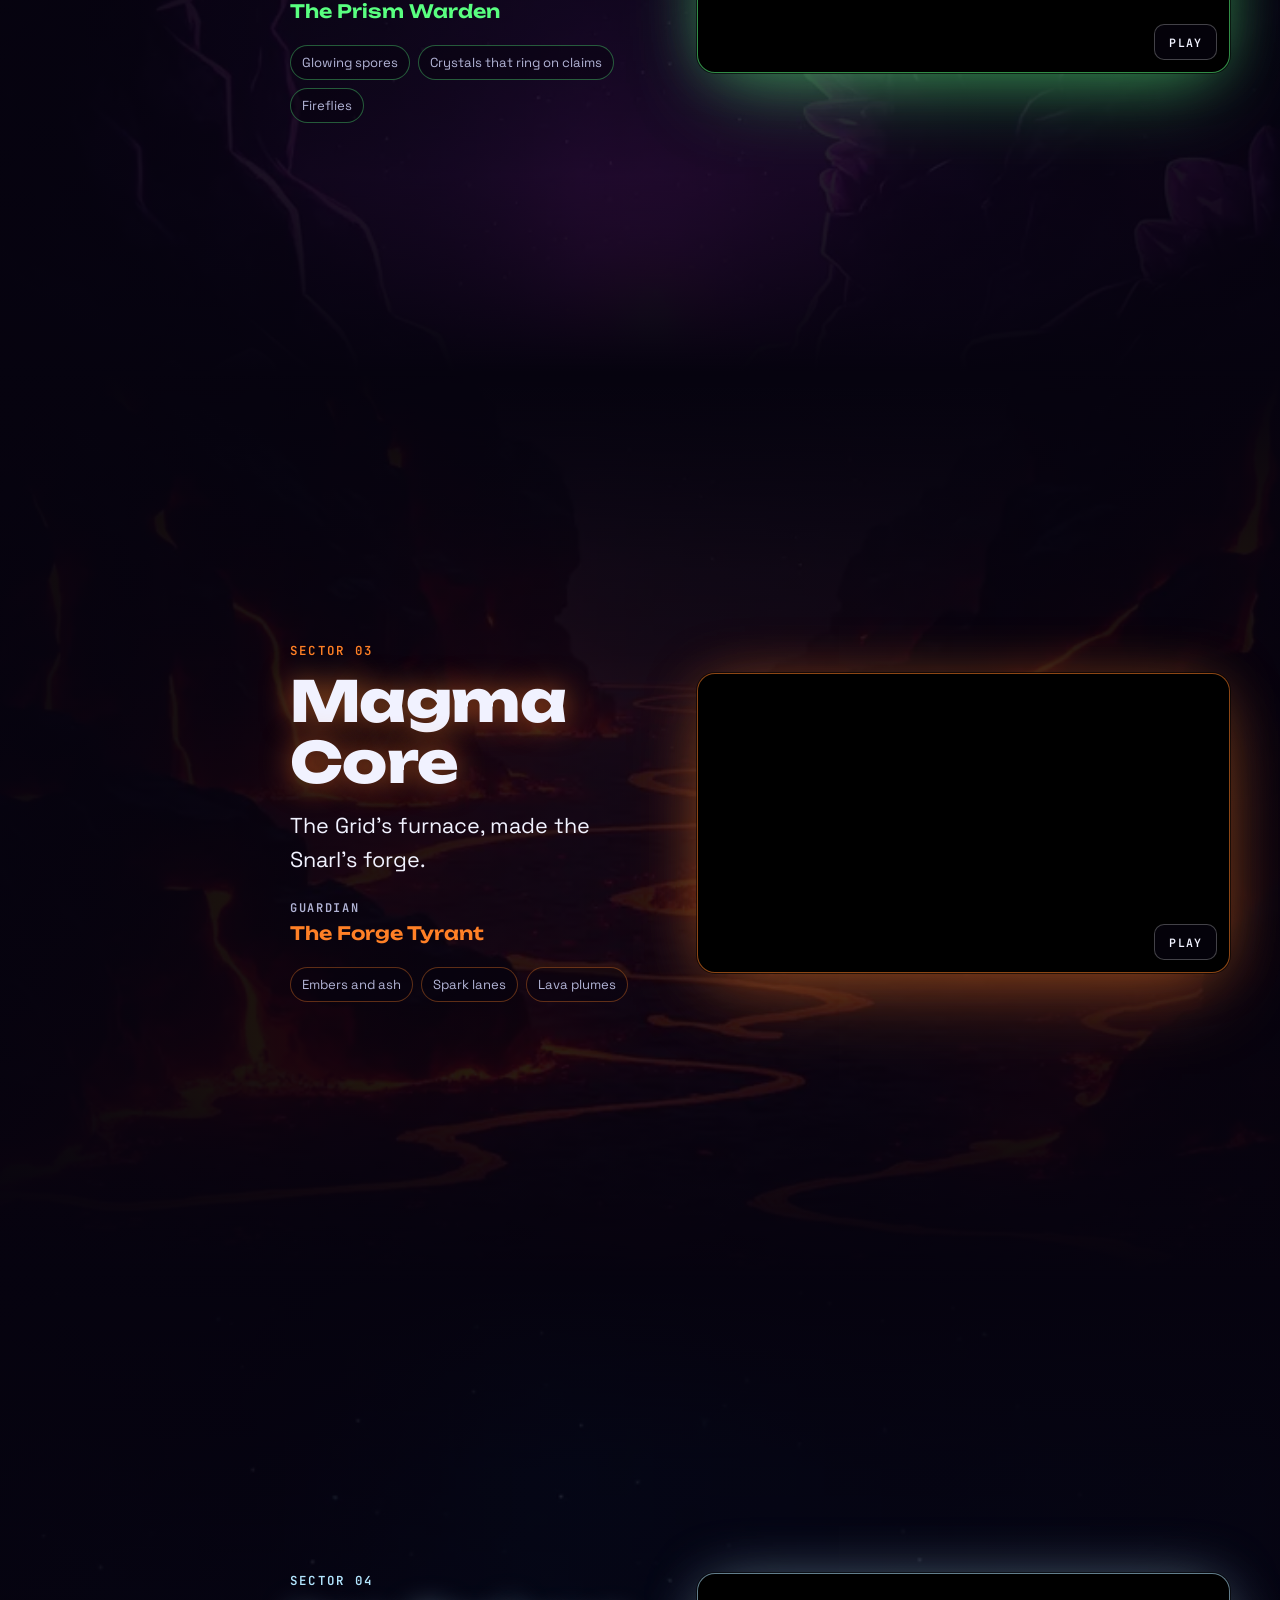
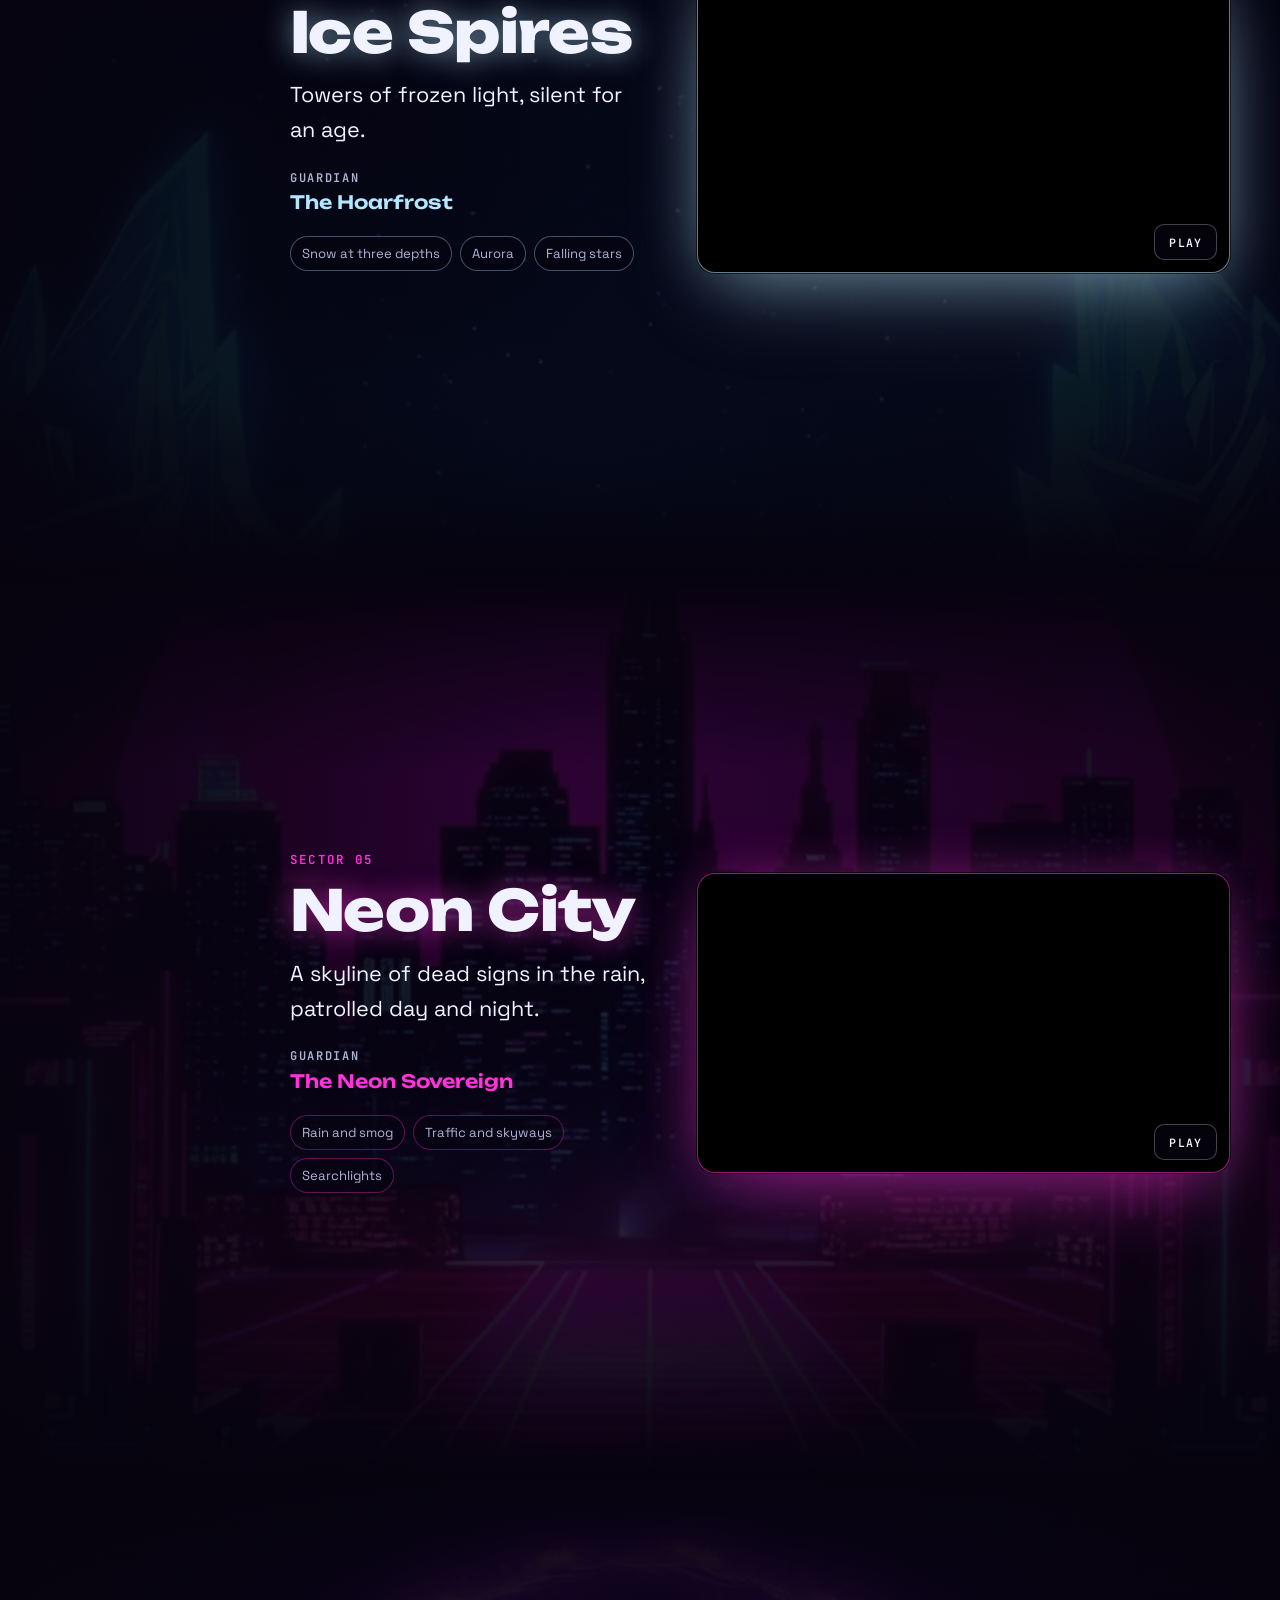
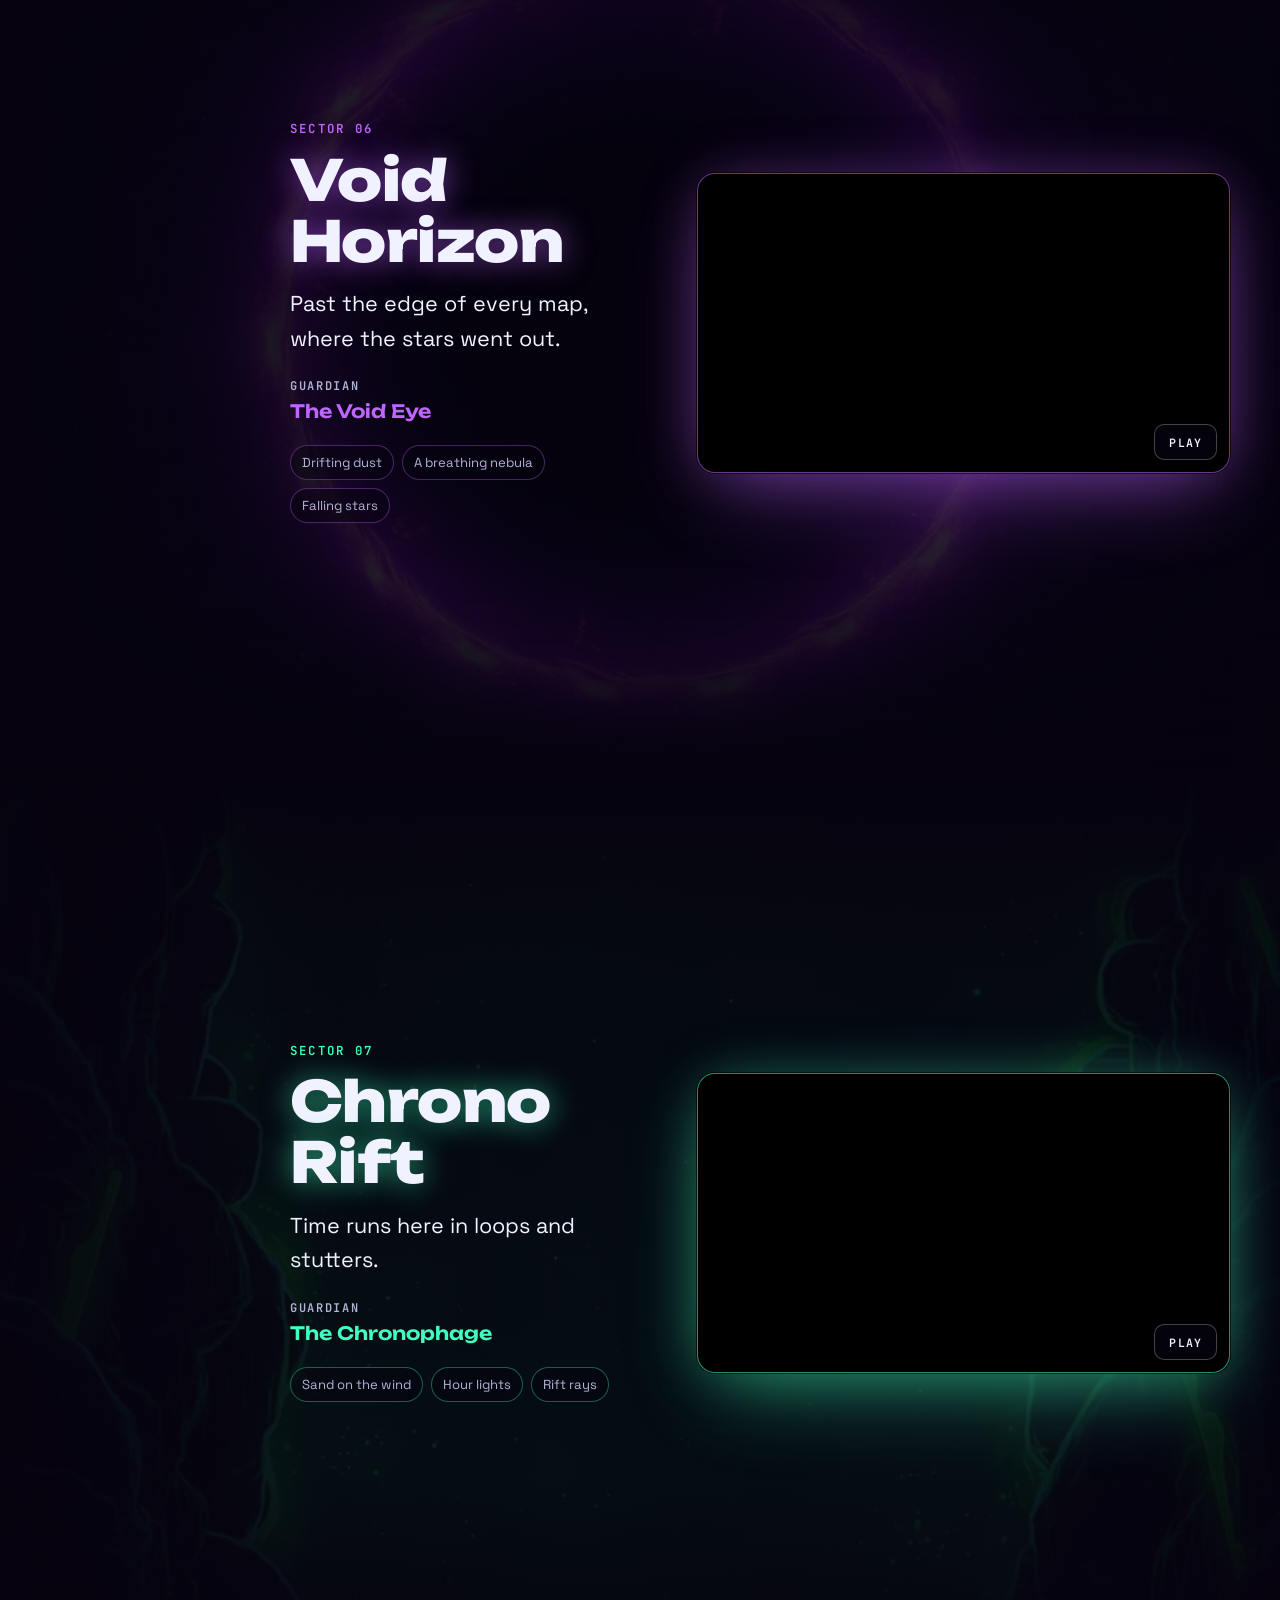
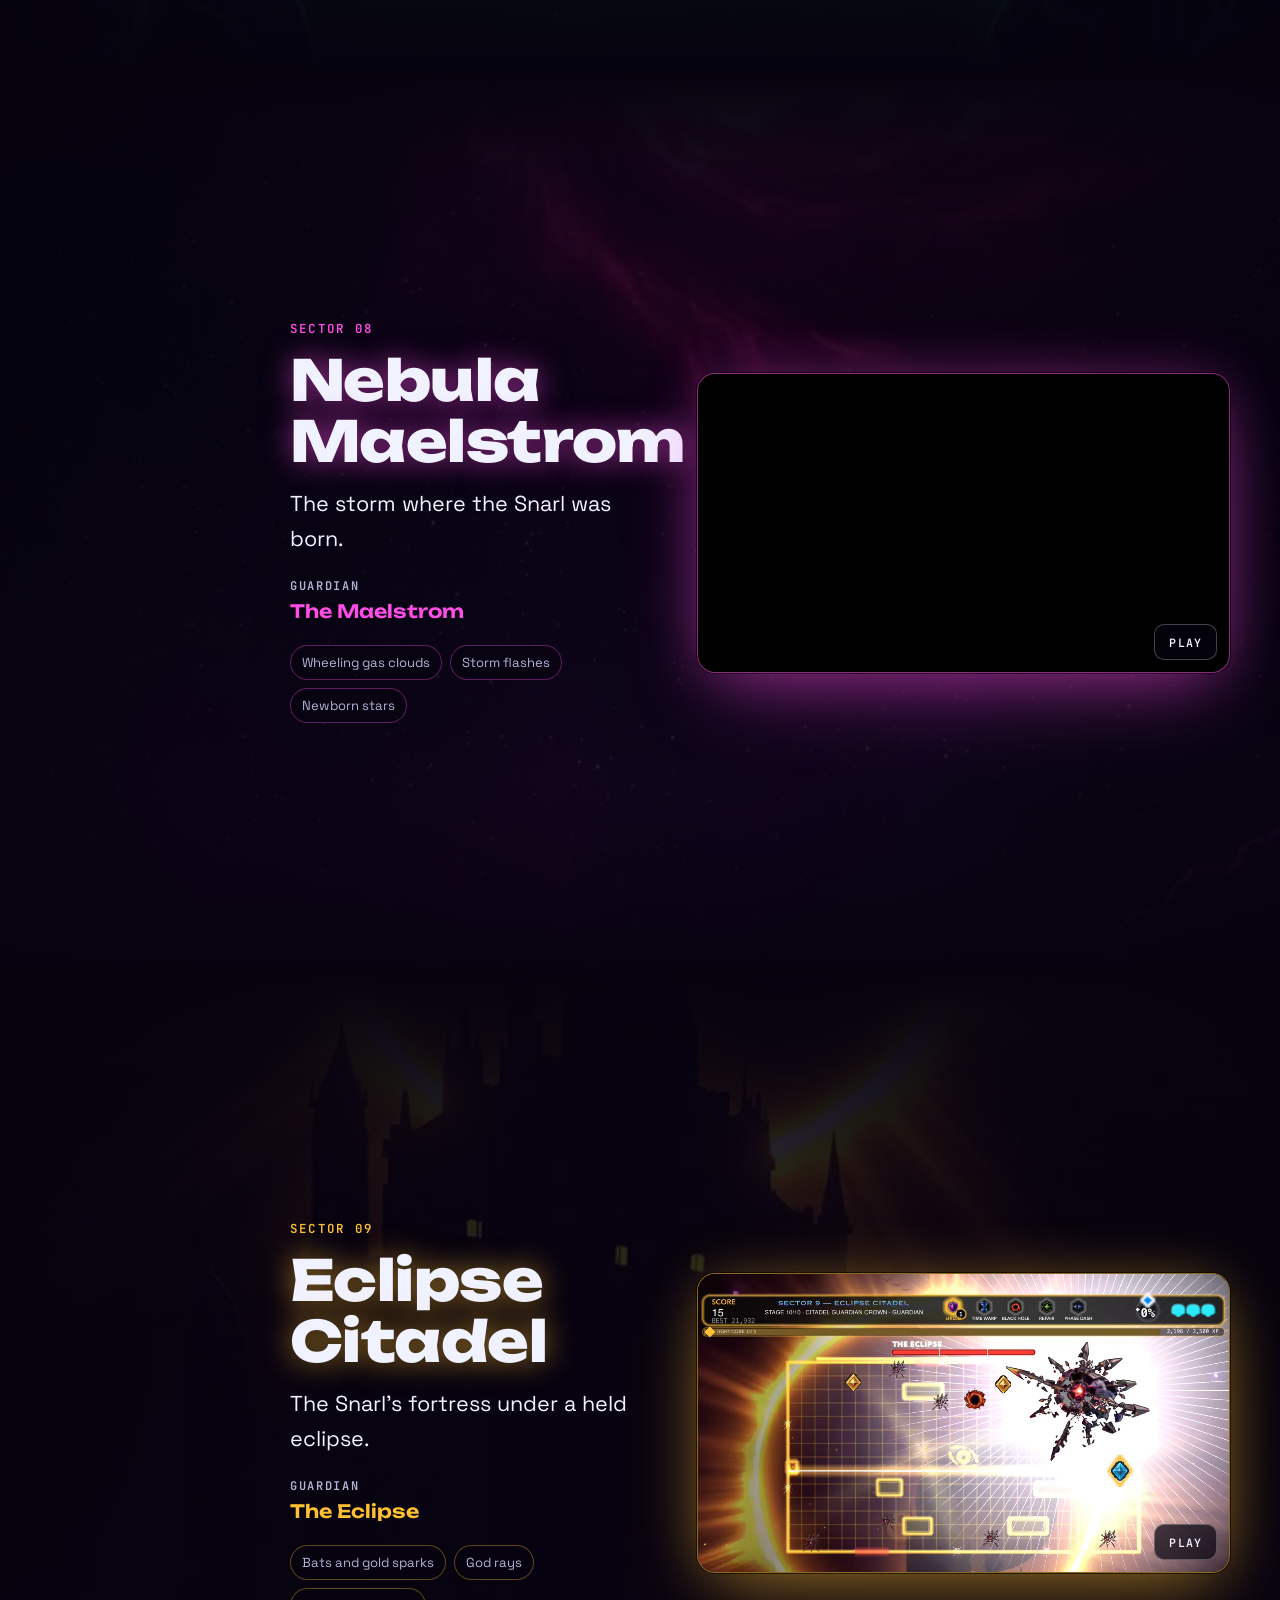
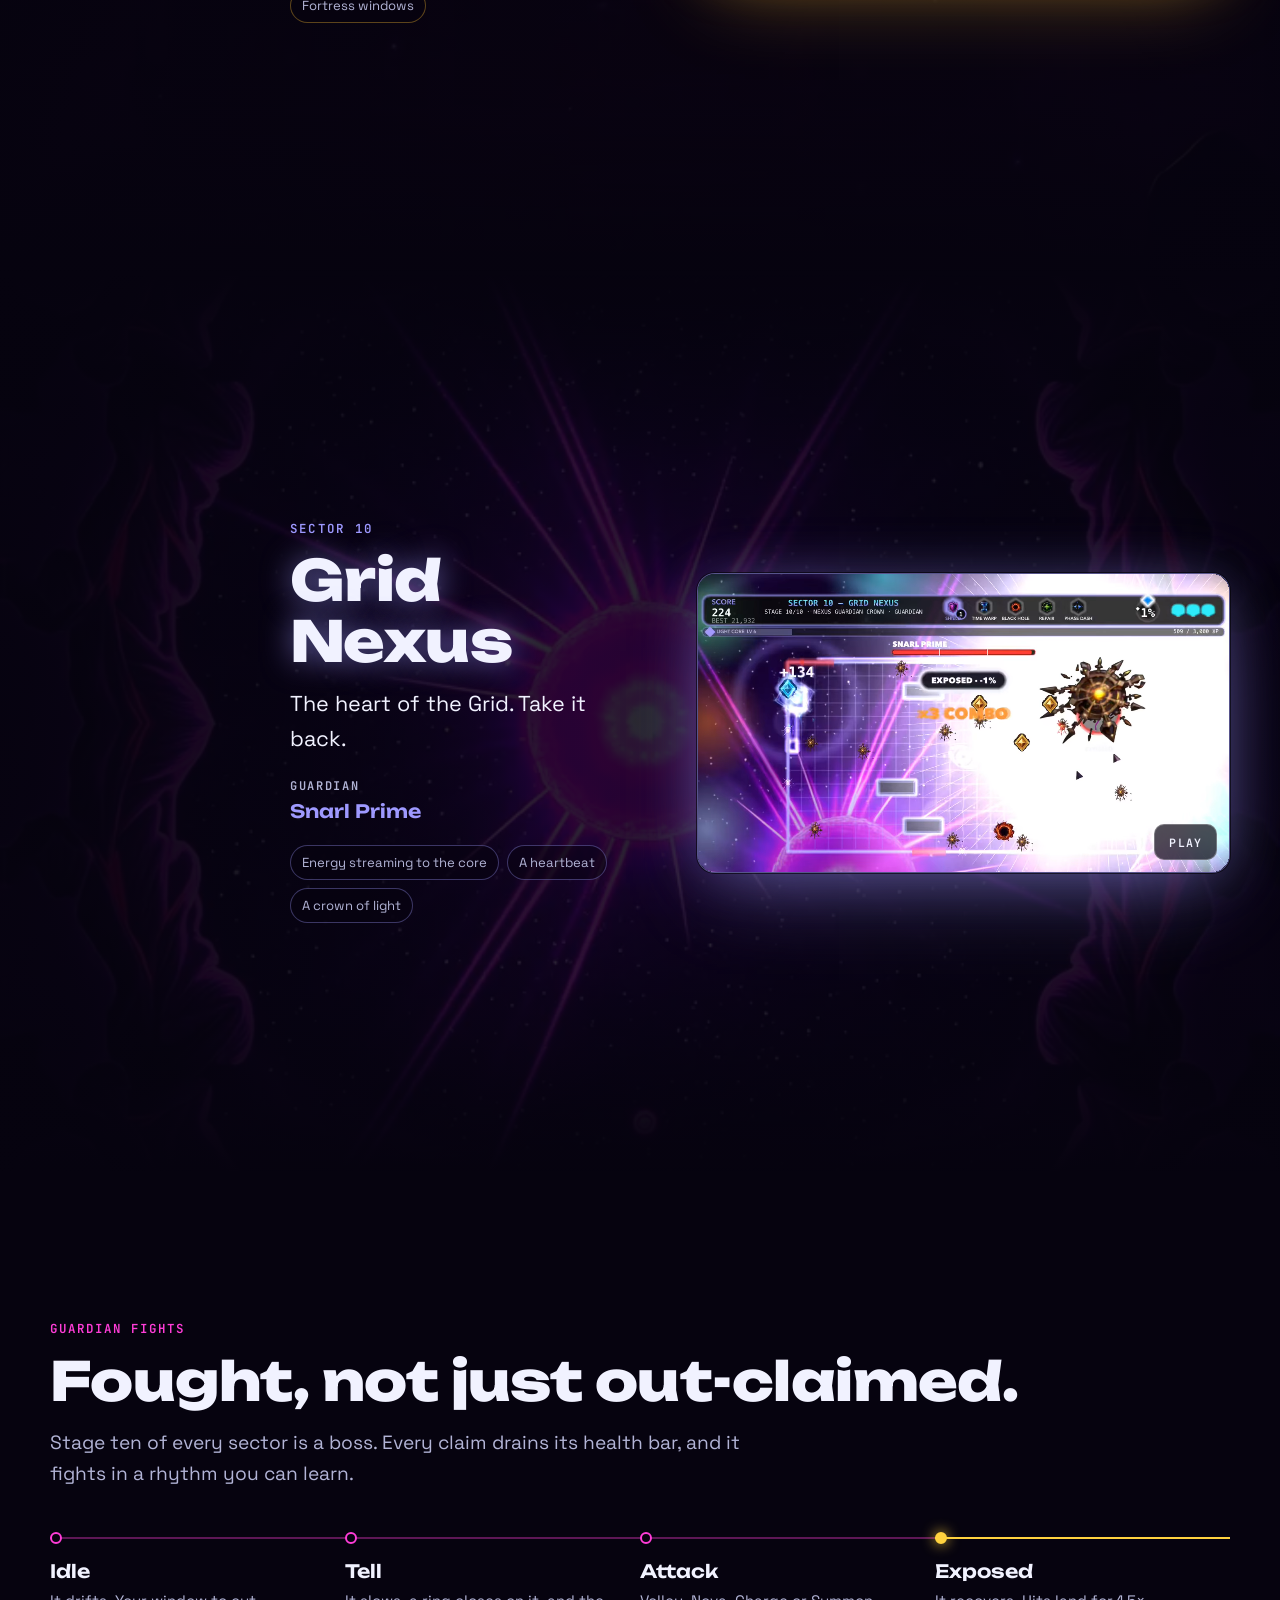
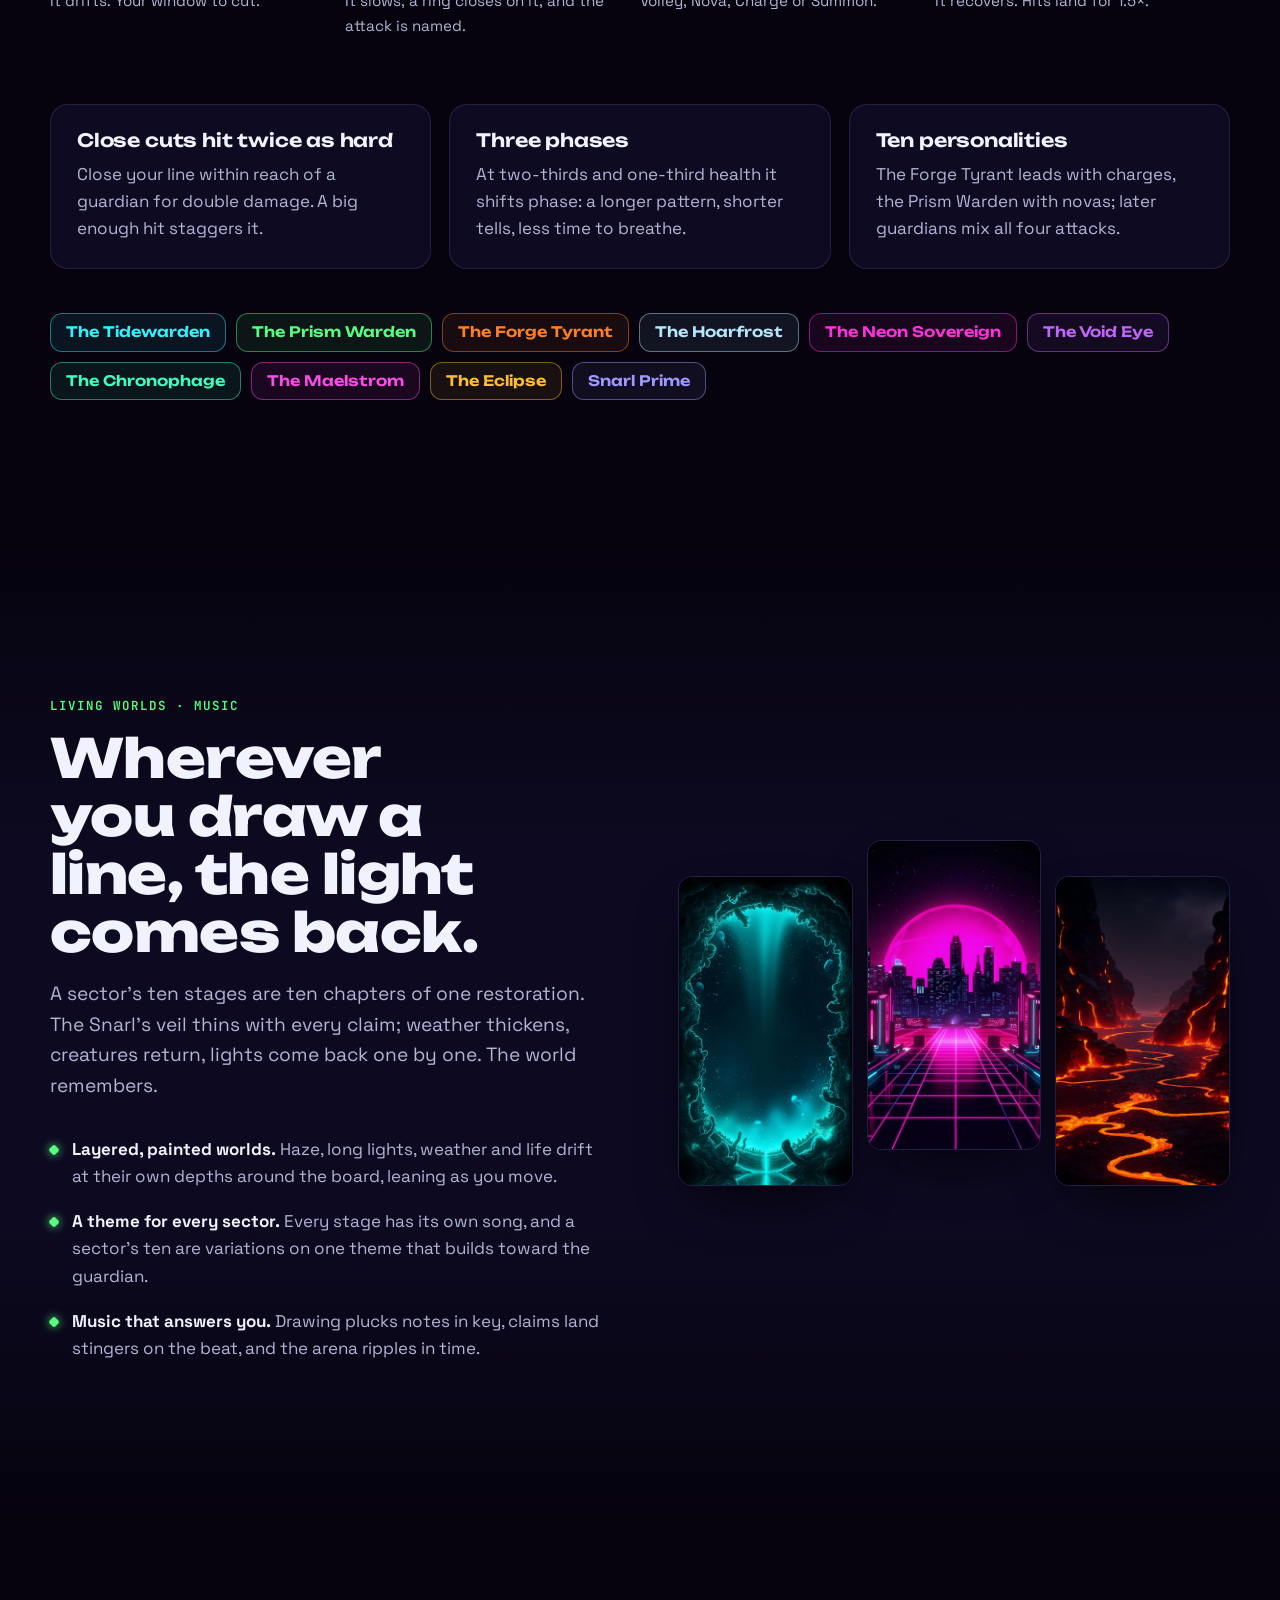
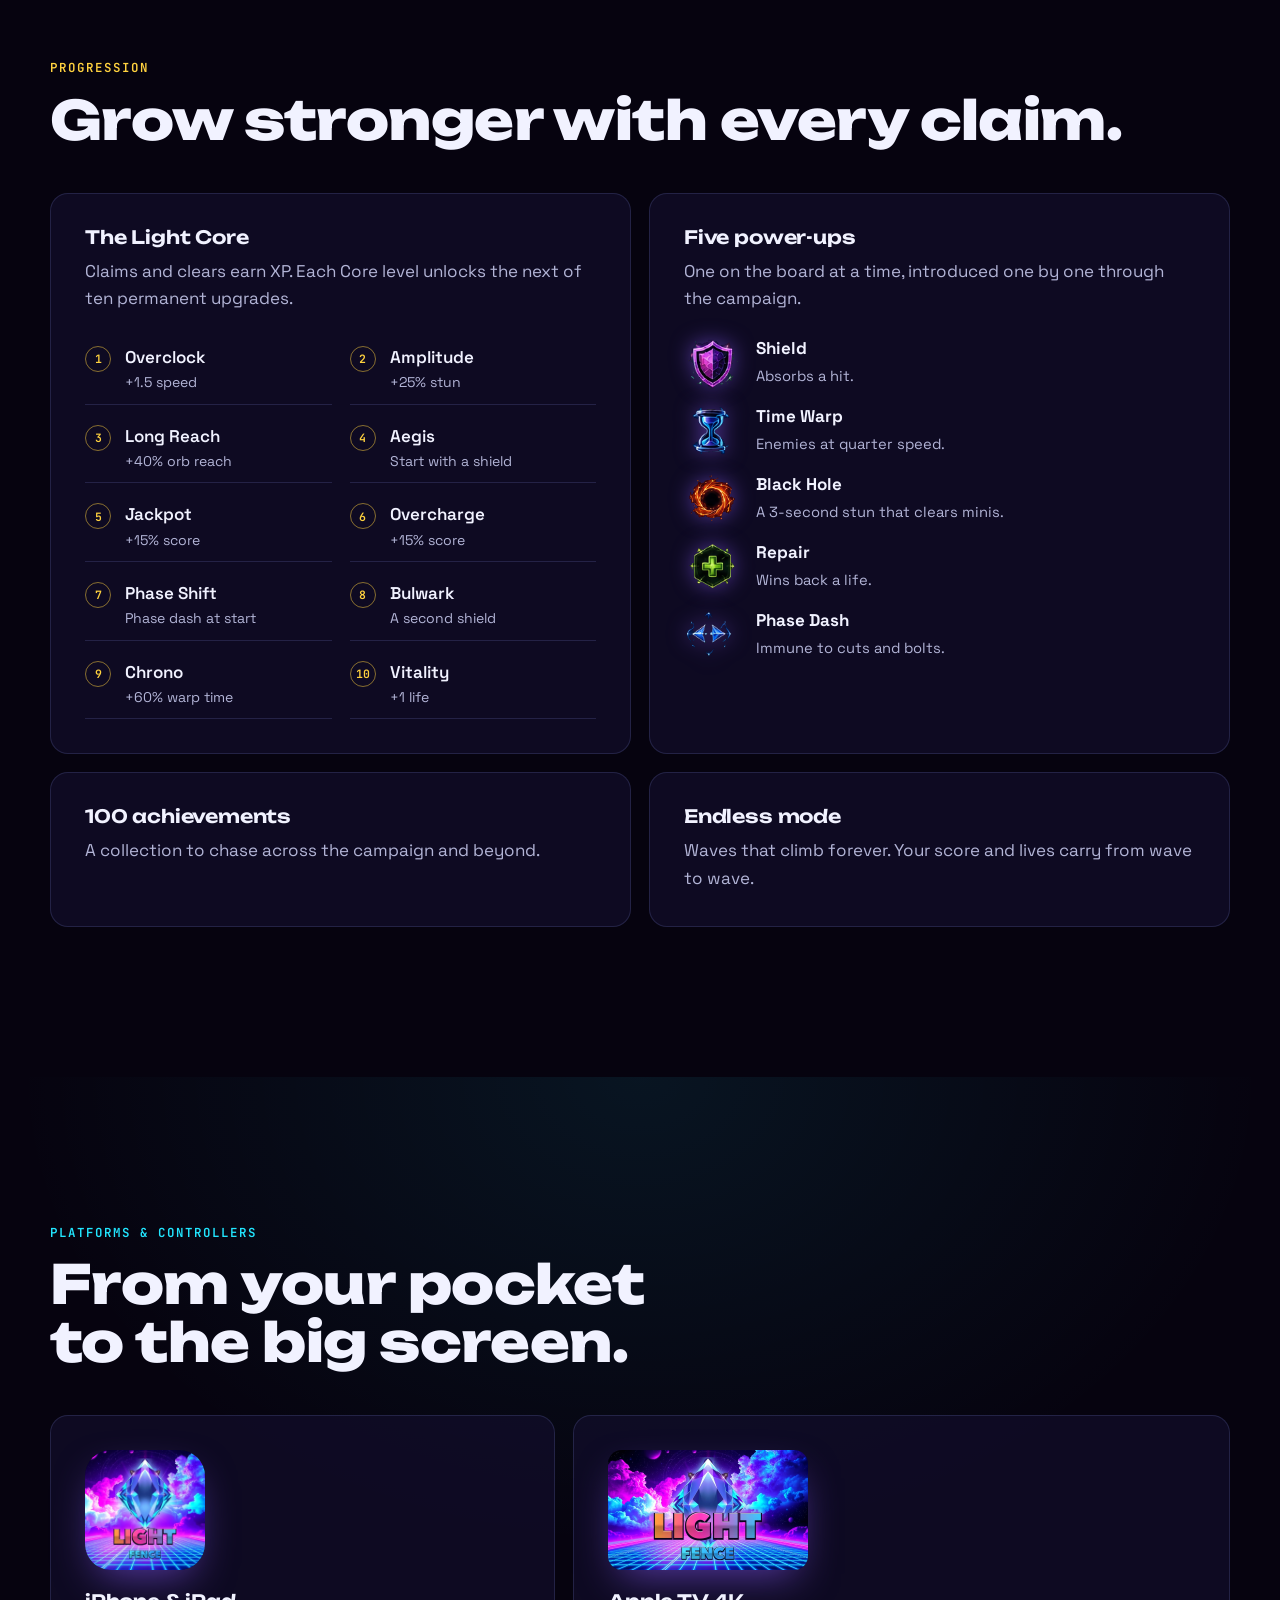
==== commit 38e32246: "The demo plays and looks like the iPhone game's first three stages The board is the game's tilted fl" ====
--- a/index.html
+++ b/index.html
@@ -44,6 +44,8 @@
   <script>document.documentElement.classList.add('js')</script>
   <script src="lightfence.js" defer></script>
   <script src="play-gl.js" defer></script>
+  <script src="play-draw.js" defer></script>
+  <script src="play-hud.js" defer></script>
   <script src="play.js" defer></script>
 </head>
 <body>
@@ -119,19 +121,29 @@
       </ol>
     </div>
     <div class="board mini" id="mini">
-      <div class="mini-hud" aria-hidden="true">
-        <span class="mini-sector" data-mini="sector">Demo &middot; Aqua Reef</span>
-        <span class="mini-lives" data-mini="lives"></span>
-        <span class="mini-score" data-mini="score"></span>
-        <span class="mini-meter"><i data-mini="bar"></i></span>
-        <span class="mini-pct" data-mini="pct"></span>
-      </div>
       <div class="mini-stage">
-        <canvas tabindex="0" width="400" height="500" aria-label="Lightfence mini board. Arrow keys or WASD steer; the marker keeps going until you turn. Escape pauses."></canvas>
+        <canvas tabindex="0" width="360" height="497" aria-label="Lightfence mini board, Aqua Reef. Arrow keys or WASD steer; the marker keeps going until you turn. Swipe or tap on a touch screen. Escape pauses, M mutes."></canvas>
+        <div class="mini-hud" aria-hidden="true">
+          <div class="mini-panel">
+            <div class="mini-score"><span class="mini-cap">Score</span><b data-mini="score">0</b><span class="mini-bestline" data-mini="bestline">Best 0</span></div>
+            <div class="mini-gauge">
+              <svg viewBox="0 0 84 84"><circle class="g-base" cx="42" cy="42" r="34" /><circle class="g-arc" data-mini="arc" cx="42" cy="42" r="34" pathLength="100" transform="rotate(-90 42 42)" /><path class="g-tick" data-mini="tick" d="M42 5 l3.5 3.5 -3.5 3.5 -3.5 -3.5z" /><path class="g-dia" d="M42 0 l6 7.5 -6 7.5 -6 -7.5z" /></svg>
+              <span class="mini-cap">Claim</span><b data-mini="pct">0%</b>
+            </div>
+            <div class="mini-lives"><span class="mini-cap">Lives</span><span class="mini-pips" data-mini="lives"><i></i><i></i><i></i></span></div>
+          </div>
+          <p class="mini-title">Sector 1 &mdash; Aqua Reef</p>
+          <p class="mini-line" data-mini="line">Stage 1/3 &middot; Reef Twin Gates &middot; 60%</p>
+          <p class="mini-pills" data-mini="pills"><i class="on"></i><i></i><i></i></p>
+        </div>
+        <div class="mini-tools">
+          <button class="mini-tool" type="button" data-act="pause" aria-label="Pause" hidden><svg viewBox="0 0 24 24" aria-hidden="true"><path d="M8 5v14M16 5v14" /></svg></button>
+          <button class="mini-tool" type="button" data-act="sound" aria-pressed="true" aria-label="Sound on (M to mute)"><svg viewBox="0 0 24 24" aria-hidden="true"><path class="spk" d="M4 9.5h3.5L12 5.5v13l-4.5-4H4z" /><path class="on" d="M15.5 9a4 4 0 0 1 0 6M18 6.5a7.5 7.5 0 0 1 0 11" /><path class="off" d="M16 9.5l5 5M21 9.5l-5 5" /></svg></button>
+        </div>
         <div class="mini-start">
           <p class="eyebrow">Free demo &middot; 3 stages</p>
           <button class="btn" type="button" data-act="start">Play it here</button>
-          <p class="mini-help">Arrow keys or WASD. On a phone, swipe or tap to steer.</p>
+          <p class="mini-help">Arrow keys or WASD. On a phone, swipe or tap to steer. Sound plays once you start; M mutes.</p>
           <p class="mini-best" data-mini="best"></p>
         </div>
         <div class="mini-card" role="dialog" aria-label="Lightfence demo" hidden></div>
--- a/play.css
+++ b/play.css
@@ -1,30 +1,70 @@
-/* The playable mini board (play.js). Sits in the How it plays section. */
-.mini { --mini-accent: #33f2ff; padding: 14px; position: relative; }
-.mini-hud { display: grid; grid-template-columns: 1fr auto auto; gap: 6px 12px; align-items: center; margin-bottom: 10px;
-  font: 600 0.72rem/1.2 var(--mono); letter-spacing: 0.08em; text-transform: uppercase; color: var(--muted); }
-.mini-sector { color: var(--mini-accent); white-space: nowrap; overflow: hidden; text-overflow: ellipsis; }
-.mini-lives { color: var(--mini-accent); letter-spacing: 0.2em; }
-.mini-score { color: var(--ink); font-variant-numeric: tabular-nums; }
-.mini-meter { grid-column: 1 / 3; height: 6px; border-radius: 99px; background: rgba(150, 160, 255, 0.14); overflow: hidden; }
-.mini-meter i { display: block; height: 100%; width: 0; border-radius: inherit; background: var(--mini-accent);
-  box-shadow: 0 0 12px var(--mini-accent); transition: width 0.25s ease; }
-.mini-pct { font-variant-numeric: tabular-nums; }
-.mini-stage { position: relative; border-radius: 12px; overflow: hidden;
-  box-shadow: 0 0 0 1px color-mix(in srgb, var(--mini-accent) 45%, transparent), 0 0 40px -12px var(--mini-accent); }
-.mini canvas { display: block; width: 100%; aspect-ratio: 4 / 5; background: #070414; outline: none; cursor: pointer; }
+/* The playable mini board (play.js, play-draw.js). Sits in the How it plays section.
+   The HUD copies the game's (GameHUD.swift): a dark beveled panel with SCORE, the
+   CLAIM ring and LIVES, then the sector title and the stage line. Sizes are in
+   game points: --pt is one point of the phone's 374 pt board at this width. */
+.mini { --mini-accent: #33f2ff; --lives: #2eebff; --claim: #0087ff; padding: 10px; position: relative; }
+.mini-stage { position: relative; border-radius: 12px; overflow: hidden; container-type: inline-size; --pt: 0.246cqw;
+  box-shadow: 0 0 0 1px color-mix(in srgb, var(--mini-accent) 35%, transparent), 0 0 40px -14px var(--mini-accent); }
+.mini canvas { display: block; width: 100%; aspect-ratio: 100 / 138; background: #04141a; outline: none; cursor: pointer; }
 .mini canvas:focus-visible { box-shadow: inset 0 0 0 2px var(--mini-accent); }
 .mini.playing canvas { touch-action: none; cursor: none; }
 
+.mini-hud { position: absolute; inset: 0 0 auto; padding: calc(8 * var(--pt)) calc(10 * var(--pt)) 0; pointer-events: none;
+  text-align: center; color: #fff; }
+.mini-panel { display: grid; grid-template-columns: 1fr auto 1fr calc(30 * var(--pt)); align-items: center; gap: calc(6 * var(--pt));
+  height: calc(64 * var(--pt)); padding: 0 calc(12 * var(--pt)) 0 calc(16 * var(--pt)); border-radius: calc(14 * var(--pt));
+  background: rgba(9, 9, 10, 0.8); border: 1px solid rgba(51, 242, 255, 0.68);
+  box-shadow: 0 0 calc(5 * var(--pt)) rgba(51, 242, 255, 0.45), inset 0 0 calc(10 * var(--pt)) rgba(51, 242, 255, 0.08); }
+.mini-cap { display: block; font: 600 calc(11 * var(--pt))/1 var(--body); letter-spacing: 0.04em; text-transform: uppercase; color: var(--mini-accent); }
+.mini-score { text-align: left; display: grid; gap: calc(3 * var(--pt)); }
+.mini-score b { font: 600 calc(24 * var(--pt))/1 var(--mono); font-variant-numeric: tabular-nums; }
+.mini-bestline { font: 500 calc(9.5 * var(--pt))/1 var(--mono); text-transform: uppercase; color: rgba(255, 255, 255, 0.55); }
+.mini-gauge { position: relative; width: calc(58 * var(--pt)); height: calc(58 * var(--pt)); display: grid; place-content: center; }
+.mini-gauge svg { position: absolute; inset: 0; width: 100%; height: 100%; overflow: visible; }
+.mini-gauge .g-base { fill: rgba(8, 8, 8, 0.55); stroke: rgba(255, 255, 255, 0.12); stroke-width: 6; }
+.mini-gauge .g-arc { fill: none; stroke: var(--claim); stroke-width: 6; stroke-linecap: round; stroke-dasharray: 0 100;
+  filter: drop-shadow(0 0 2px var(--claim)); transition: stroke-dasharray 0.3s ease; }
+.mini-gauge .g-tick { fill: #fff; stroke: rgba(0, 0, 0, 0.6); stroke-width: 1; }
+.mini-gauge .g-dia { fill: var(--claim); stroke: #fff; stroke-width: 1.2; filter: drop-shadow(0 0 3px var(--claim)); }
+.mini-gauge .mini-cap { position: relative; color: rgba(255, 255, 255, 0.6); font-size: calc(8.5 * var(--pt)); margin-top: calc(4 * var(--pt)); }
+.mini-gauge b { position: relative; font: 600 calc(15 * var(--pt))/1.1 var(--mono); }
+.mini-lives { display: grid; justify-items: center; gap: calc(5 * var(--pt)); }
+.mini-lives .mini-cap { color: var(--lives); }
+.mini-pips { display: flex; gap: calc(3 * var(--pt)); }
+.mini-pips i { width: calc(19 * var(--pt)); height: calc(19 * var(--pt)); transition: opacity 0.3s;
+  background: center / contain no-repeat url("data:image/svg+xml,%3Csvg xmlns='http://www.w3.org/2000/svg' viewBox='0 0 22 22'%3E%3Cpath d='M11 1C0 1 1 7 1 14C10 18 11 19 11 21C11 19 12 18 21 14C21 7 22 1 11 1Z' fill='%232eebff'/%3E%3C/svg%3E");
+  filter: drop-shadow(0 0 2px var(--lives)); }
+.mini-pips i.lost { opacity: 0.16; filter: none; }
+.mini-title { margin: calc(11 * var(--pt)) 0 0; font: 600 calc(17 * var(--pt))/1 var(--mono); letter-spacing: 0.02em; text-transform: uppercase;
+  background: linear-gradient(to top, #7d63de 15%, #4cf0ff 85%); -webkit-background-clip: text; background-clip: text; color: transparent;
+  filter: drop-shadow(0 0 4px rgba(76, 240, 255, 0.35)); }
+.mini-line { margin: calc(5 * var(--pt)) 0 0; font: 500 calc(10 * var(--pt))/1.2 var(--mono); letter-spacing: 0.02em; text-transform: uppercase;
+  color: rgba(255, 255, 255, 0.9); white-space: nowrap; text-shadow: 0 1px 3px #000; }
+.mini-pills { display: flex; justify-content: center; margin: calc(5 * var(--pt)) 0 0; }
+.mini-pills i { width: calc(11 * var(--pt)); height: calc(11 * var(--pt)); margin: 0 calc(-1 * var(--pt)); transform: rotate(45deg) scale(0.72);
+  border: calc(1.5 * var(--pt)) solid var(--mini-accent); }
+.mini-pills i.on { background: var(--mini-accent); box-shadow: 0 0 calc(6 * var(--pt)) var(--mini-accent); }
+
+.mini-tools { position: absolute; top: calc(12 * var(--pt)); right: calc(15 * var(--pt)); display: grid; gap: calc(4 * var(--pt)); }
+.mini-tool { display: grid; place-items: center; width: max(26px, calc(27 * var(--pt))); height: max(26px, calc(27 * var(--pt))); padding: 0;
+  border-radius: calc(6 * var(--pt)); border: 1px solid rgba(140, 150, 255, 0.55); background: #0c0a2c; color: rgba(255, 255, 255, 0.85); cursor: pointer; }
+.mini-tool[hidden] { display: none; }
+.mini-tool:hover { color: #fff; border-color: var(--mini-accent); }
+.mini-tool:focus-visible { outline: 2px solid var(--mini-accent); outline-offset: 2px; }
+.mini-tool svg { width: 70%; height: 70%; fill: none; stroke: currentColor; stroke-width: 2.2; stroke-linecap: round; stroke-linejoin: round; }
+.mini-tool .spk { fill: currentColor; stroke-width: 1.4; }
+.mini-tool[aria-pressed="true"] .off, .mini-tool[aria-pressed="false"] .on { display: none; }
+
 .mini-start { position: absolute; inset: auto 0 0; padding: 48px 18px 18px; text-align: center;
-  background: linear-gradient(transparent, rgba(6, 3, 15, 0.92) 45%); }
+  background: linear-gradient(transparent, rgba(4, 10, 16, 0.92) 45%); }
 .mini-start .eyebrow { margin-bottom: 12px; color: var(--mini-accent); }
 .mini.playing .mini-start, .mini.carded .mini-start { display: none; }
-.mini-help { color: var(--faint); font-size: 0.85rem; margin-top: 10px; }
+.mini-help { color: var(--muted); font-size: 0.85rem; margin-top: 10px; }
 .mini-best { color: var(--muted); font: 600 0.75rem/1 var(--mono); margin-top: 8px; }
 .mini-best:empty { display: none; }
 
 .mini-card { position: absolute; inset: 0; display: grid; align-content: center; gap: 14px; padding: 26px; text-align: center;
-  background: rgba(6, 3, 15, 0.86); backdrop-filter: blur(6px); -webkit-backdrop-filter: blur(6px); animation: mini-in 0.35s ease both; }
+  background: rgba(4, 8, 16, 0.86); backdrop-filter: blur(6px); -webkit-backdrop-filter: blur(6px); animation: mini-in 0.35s ease both; }
 .mini-card[hidden] { display: none; }
 .mini-card h3 { font-size: clamp(1.4rem, 3vw, 1.8rem); outline: none; }
 .mini-card p { color: var(--muted); font-size: 0.95rem; margin: 0; }
@@ -39,4 +79,4 @@
 @keyframes mini-in { from { opacity: 0; transform: scale(0.98); } }
 
 @media (max-width: 860px) { .board.mini { max-width: 440px; } }
-@media (prefers-reduced-motion: reduce) { .mini-card { animation: none; } .mini-meter i { transition: none; } }
+@media (prefers-reduced-motion: reduce) { .mini-card { animation: none; } .mini-gauge .g-arc, .mini-pips i { transition: none; } }
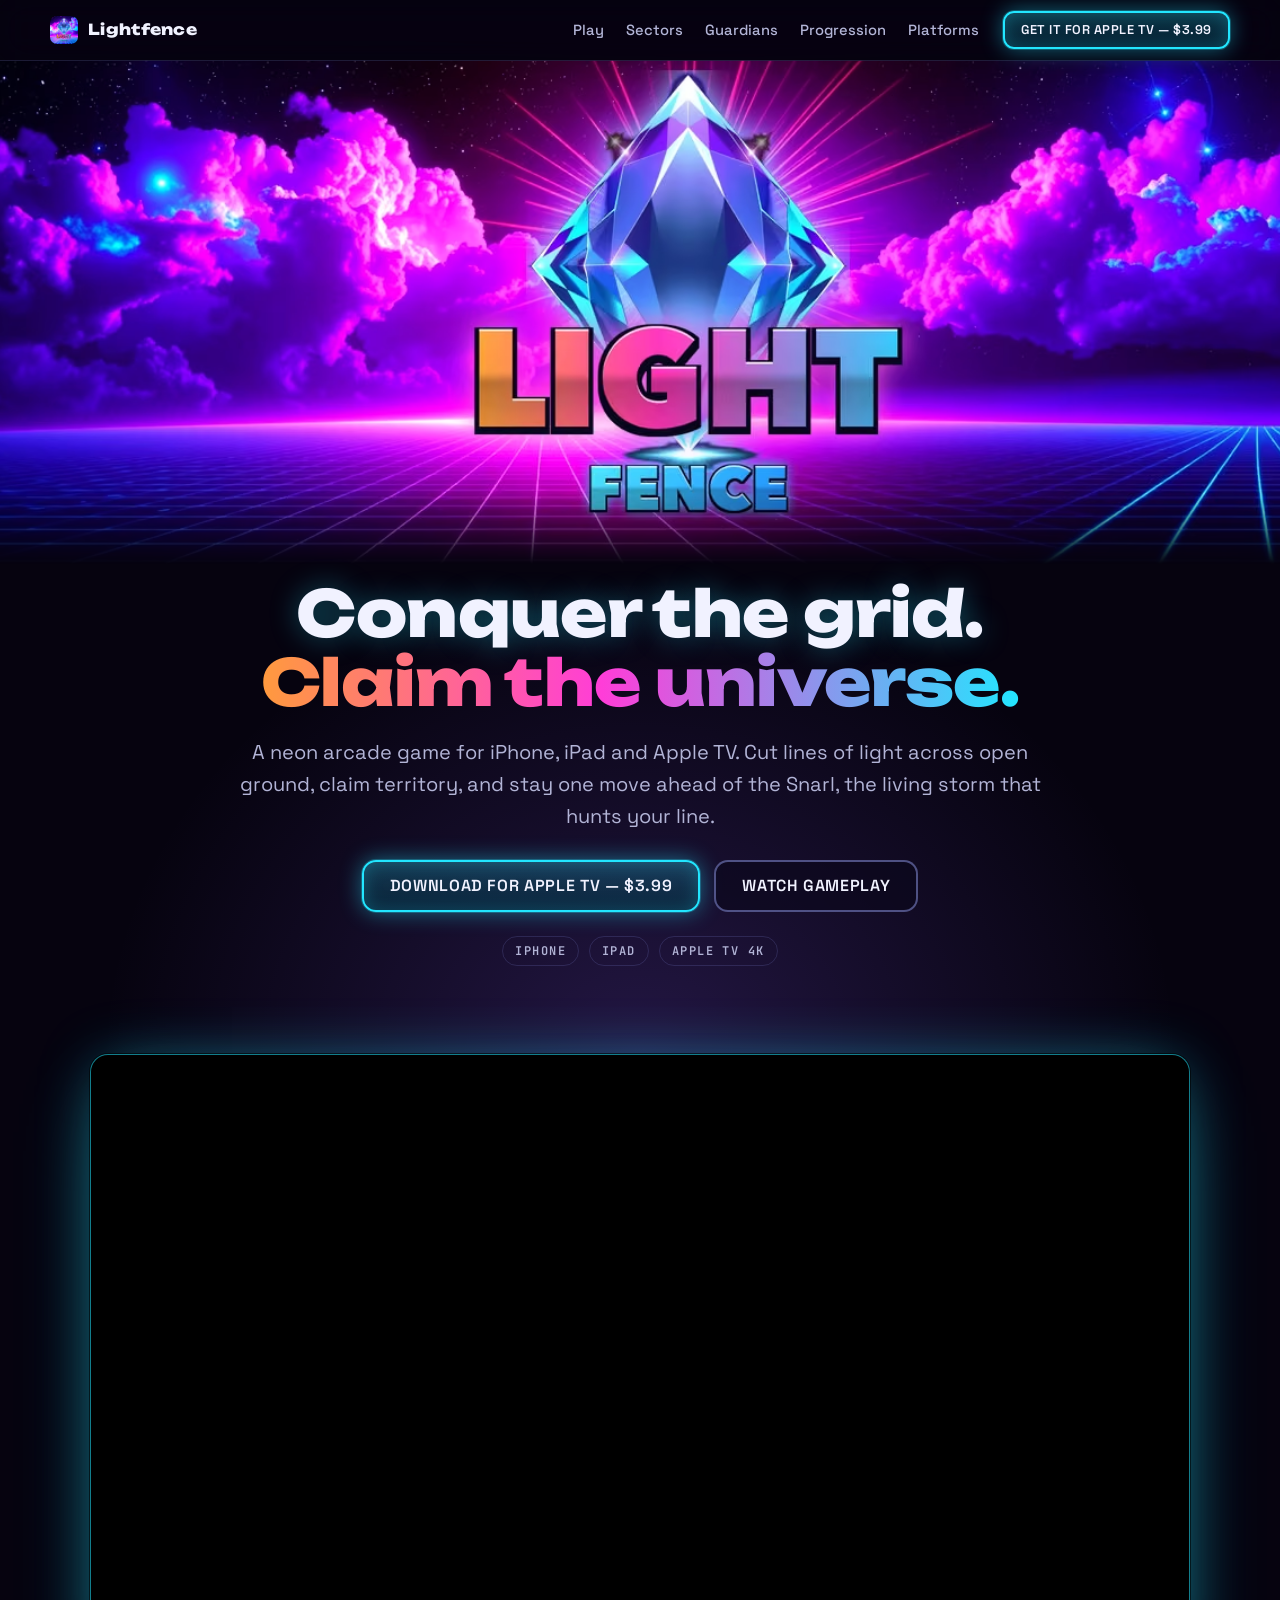
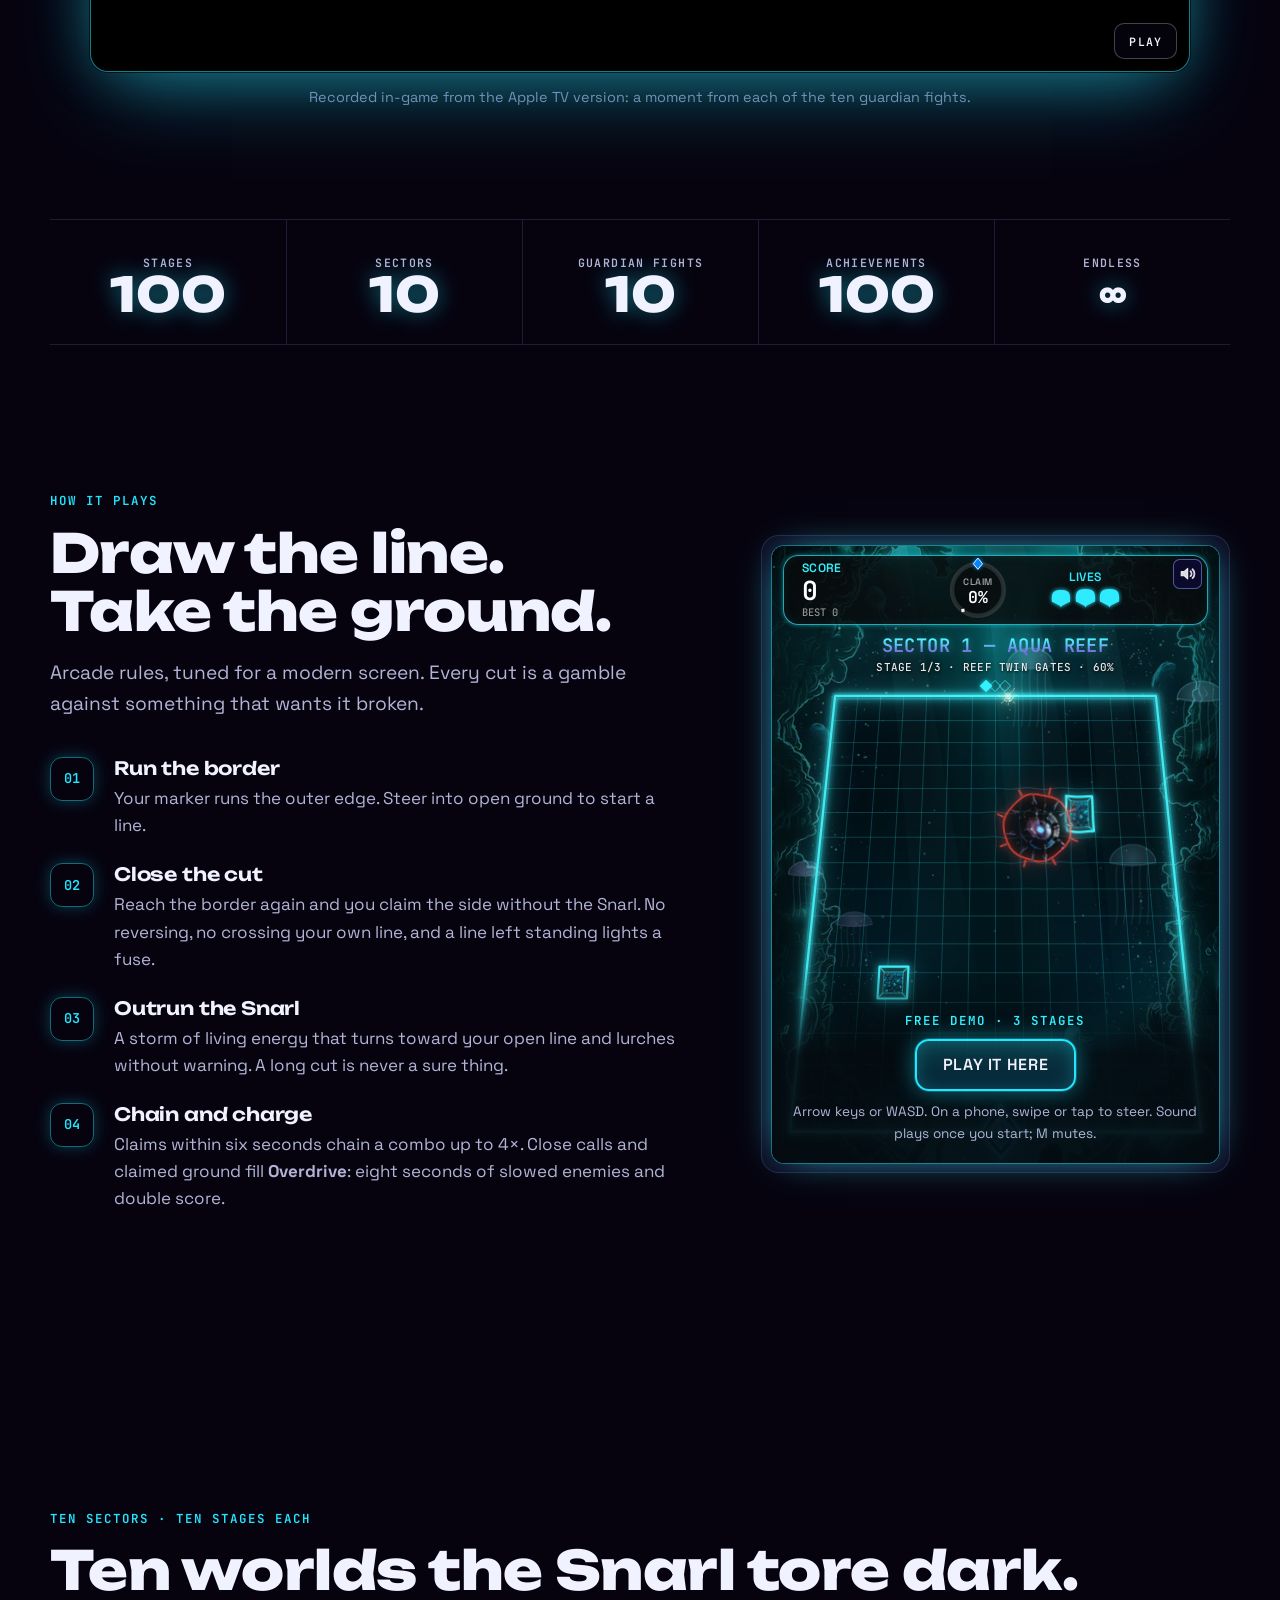
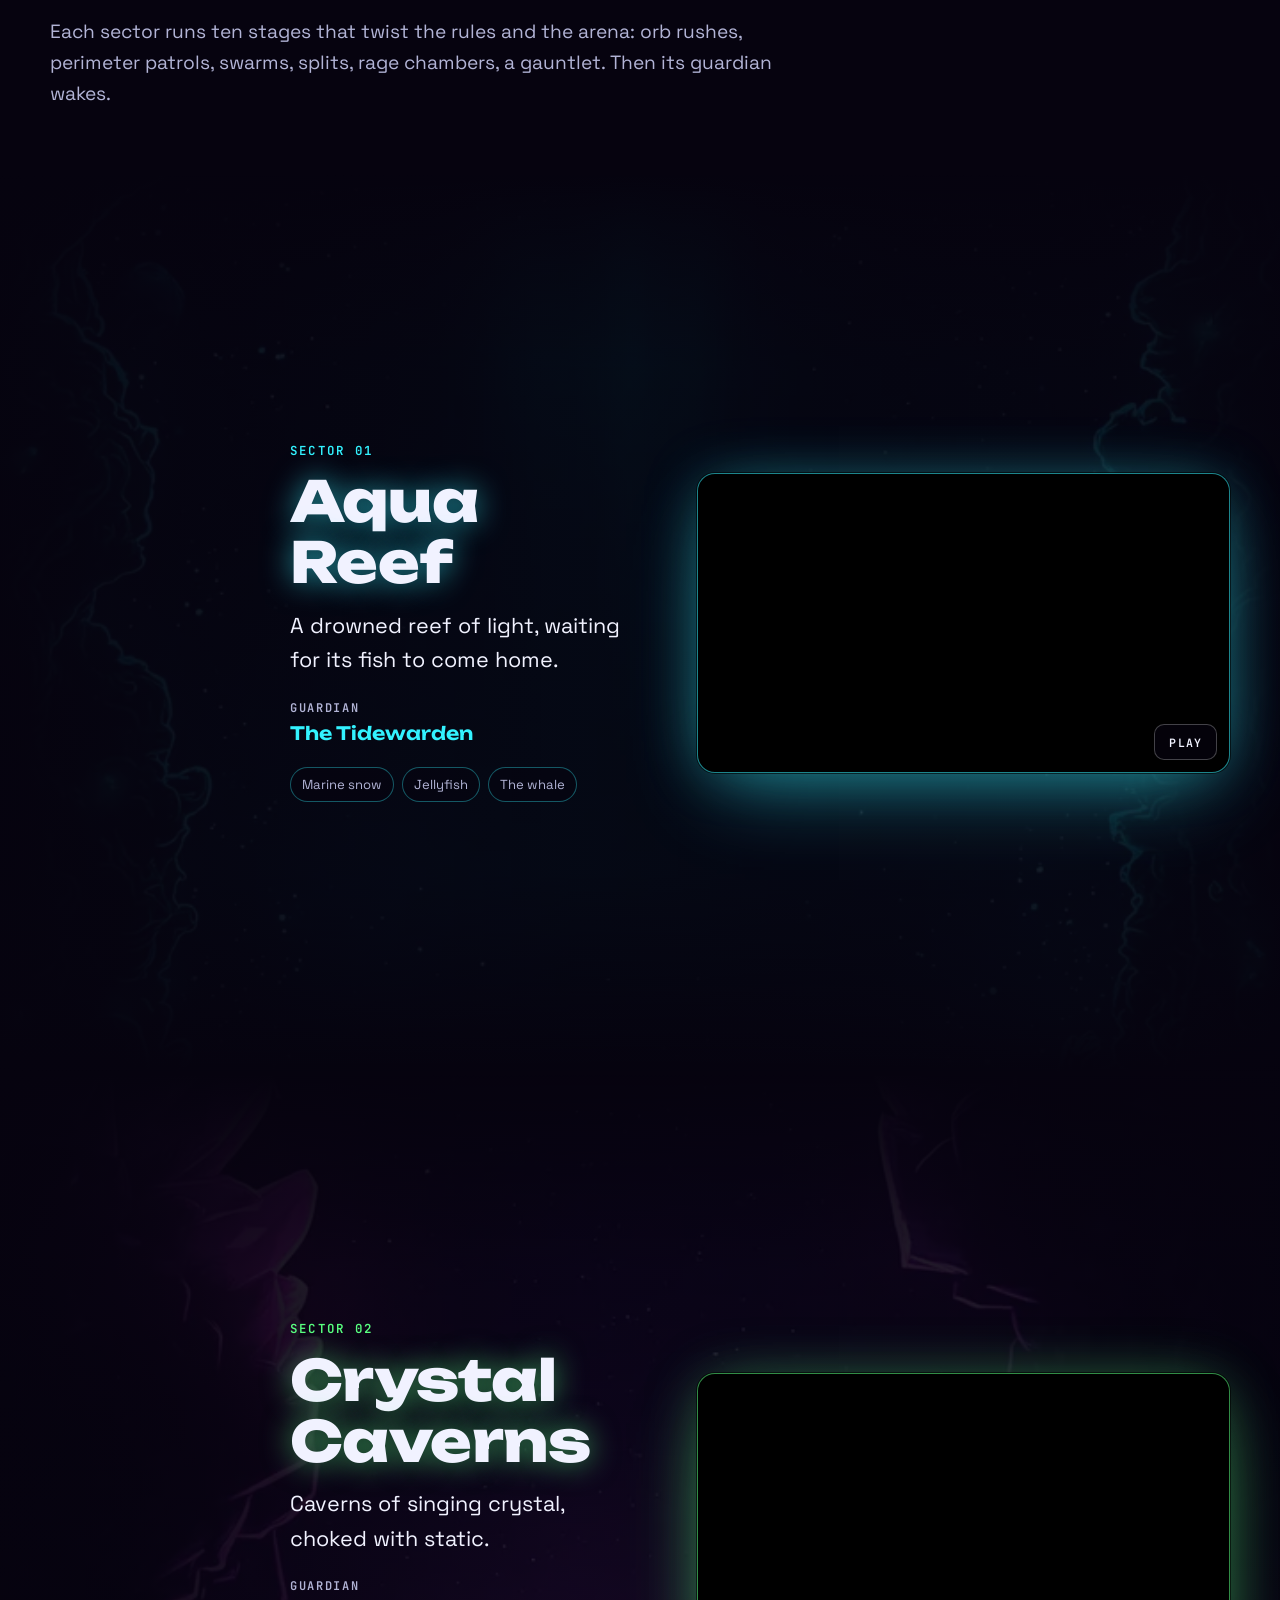
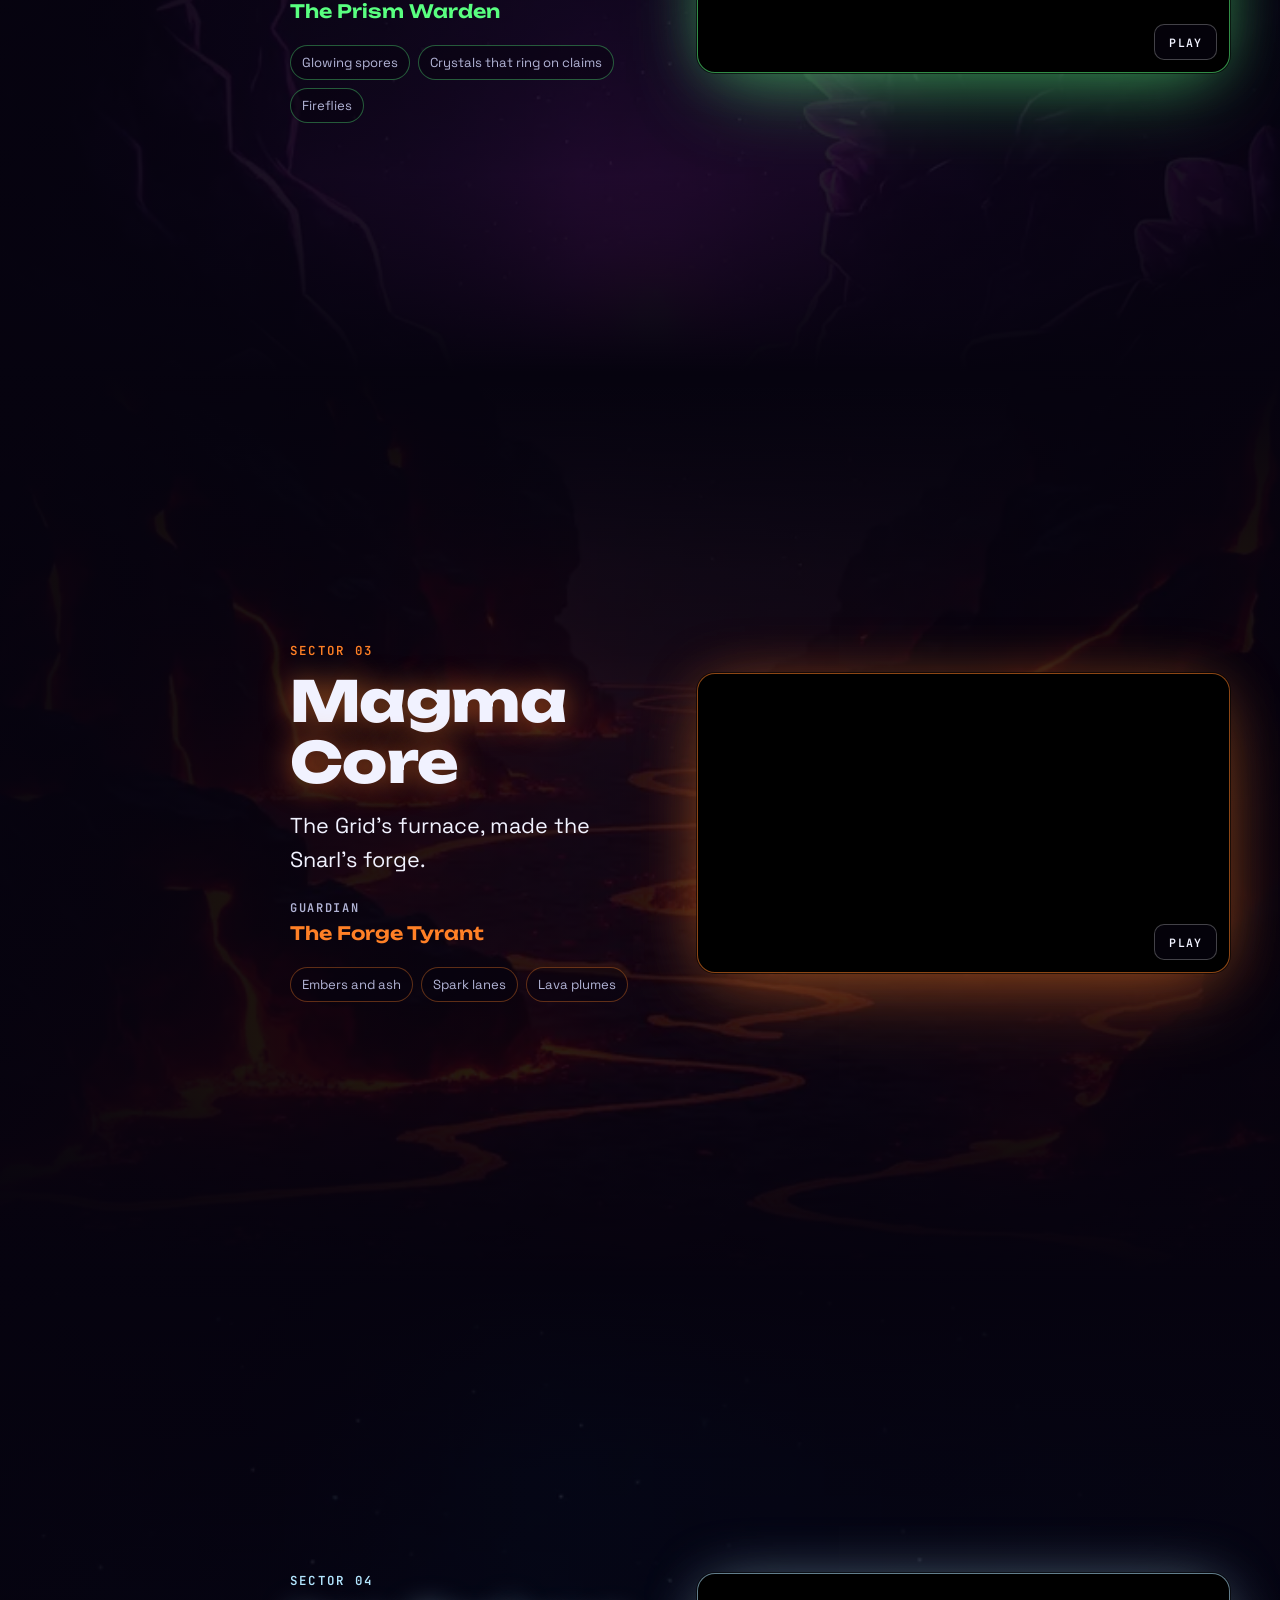
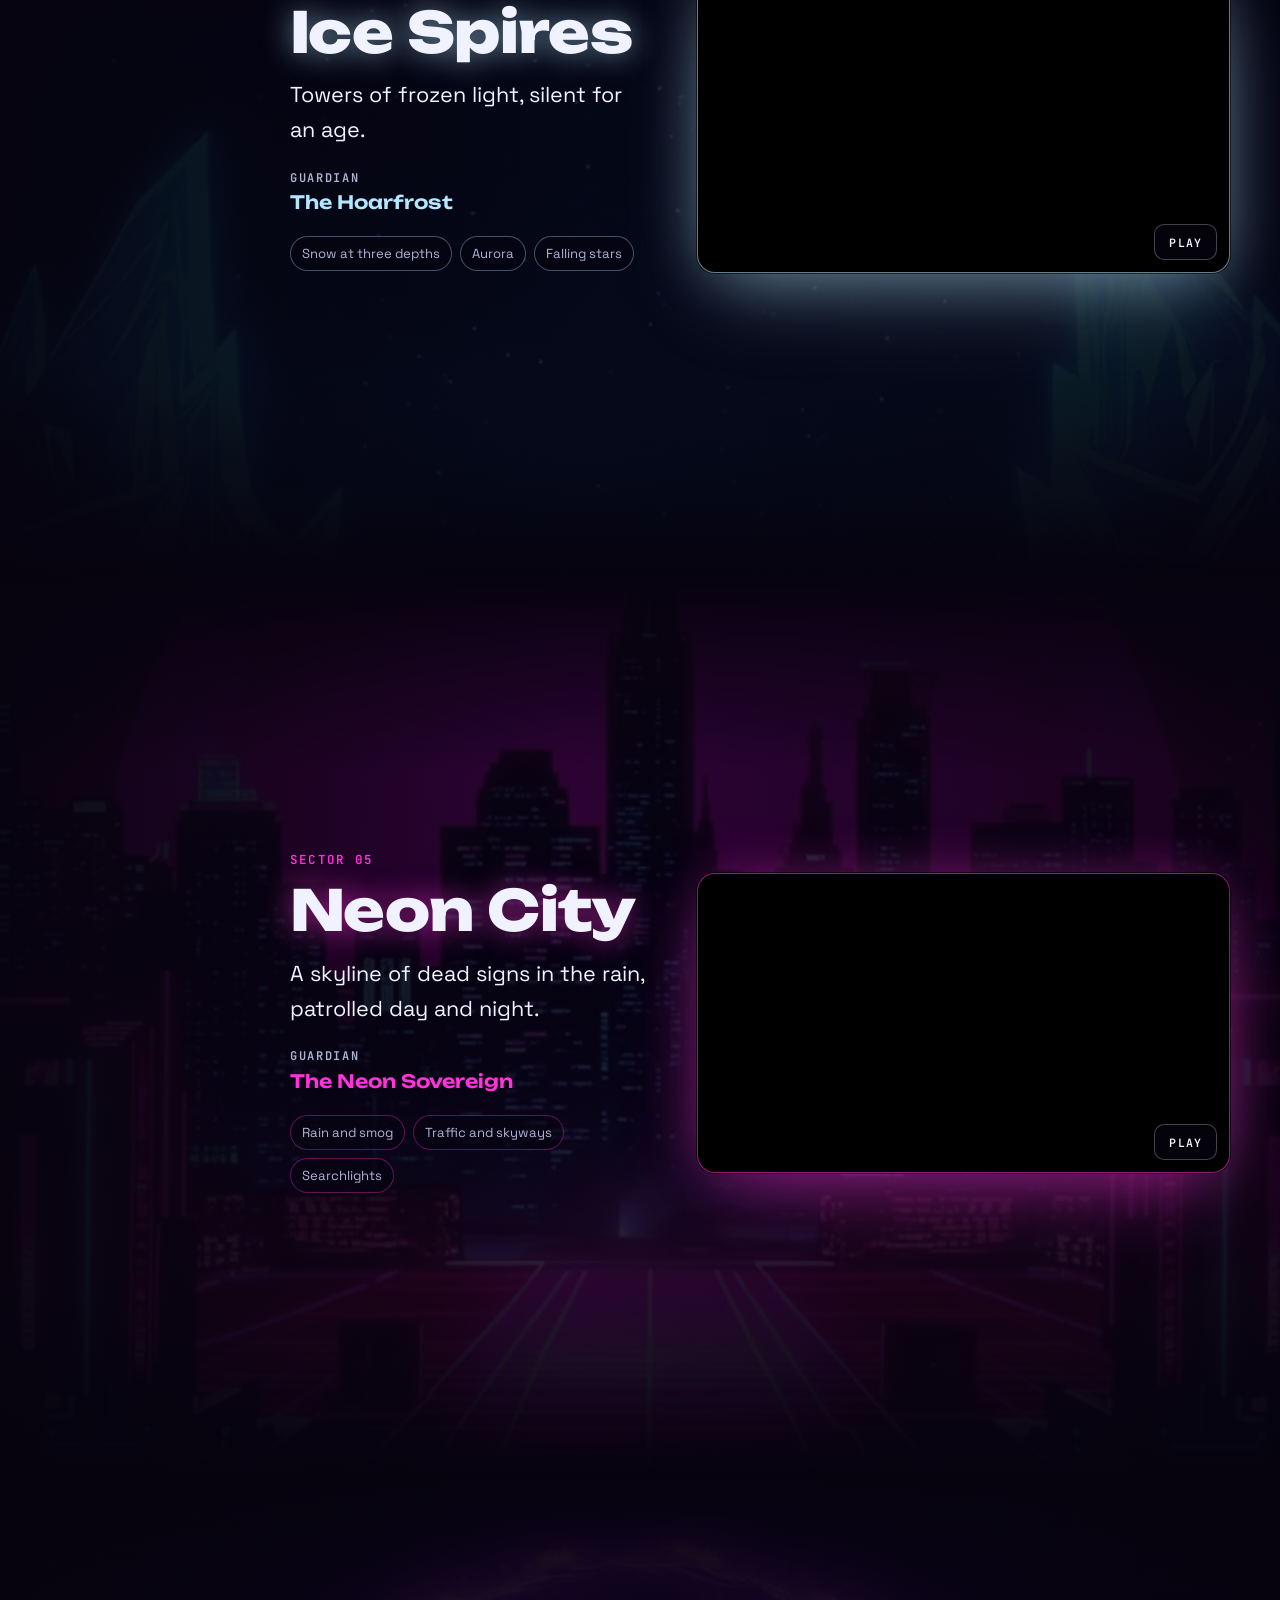
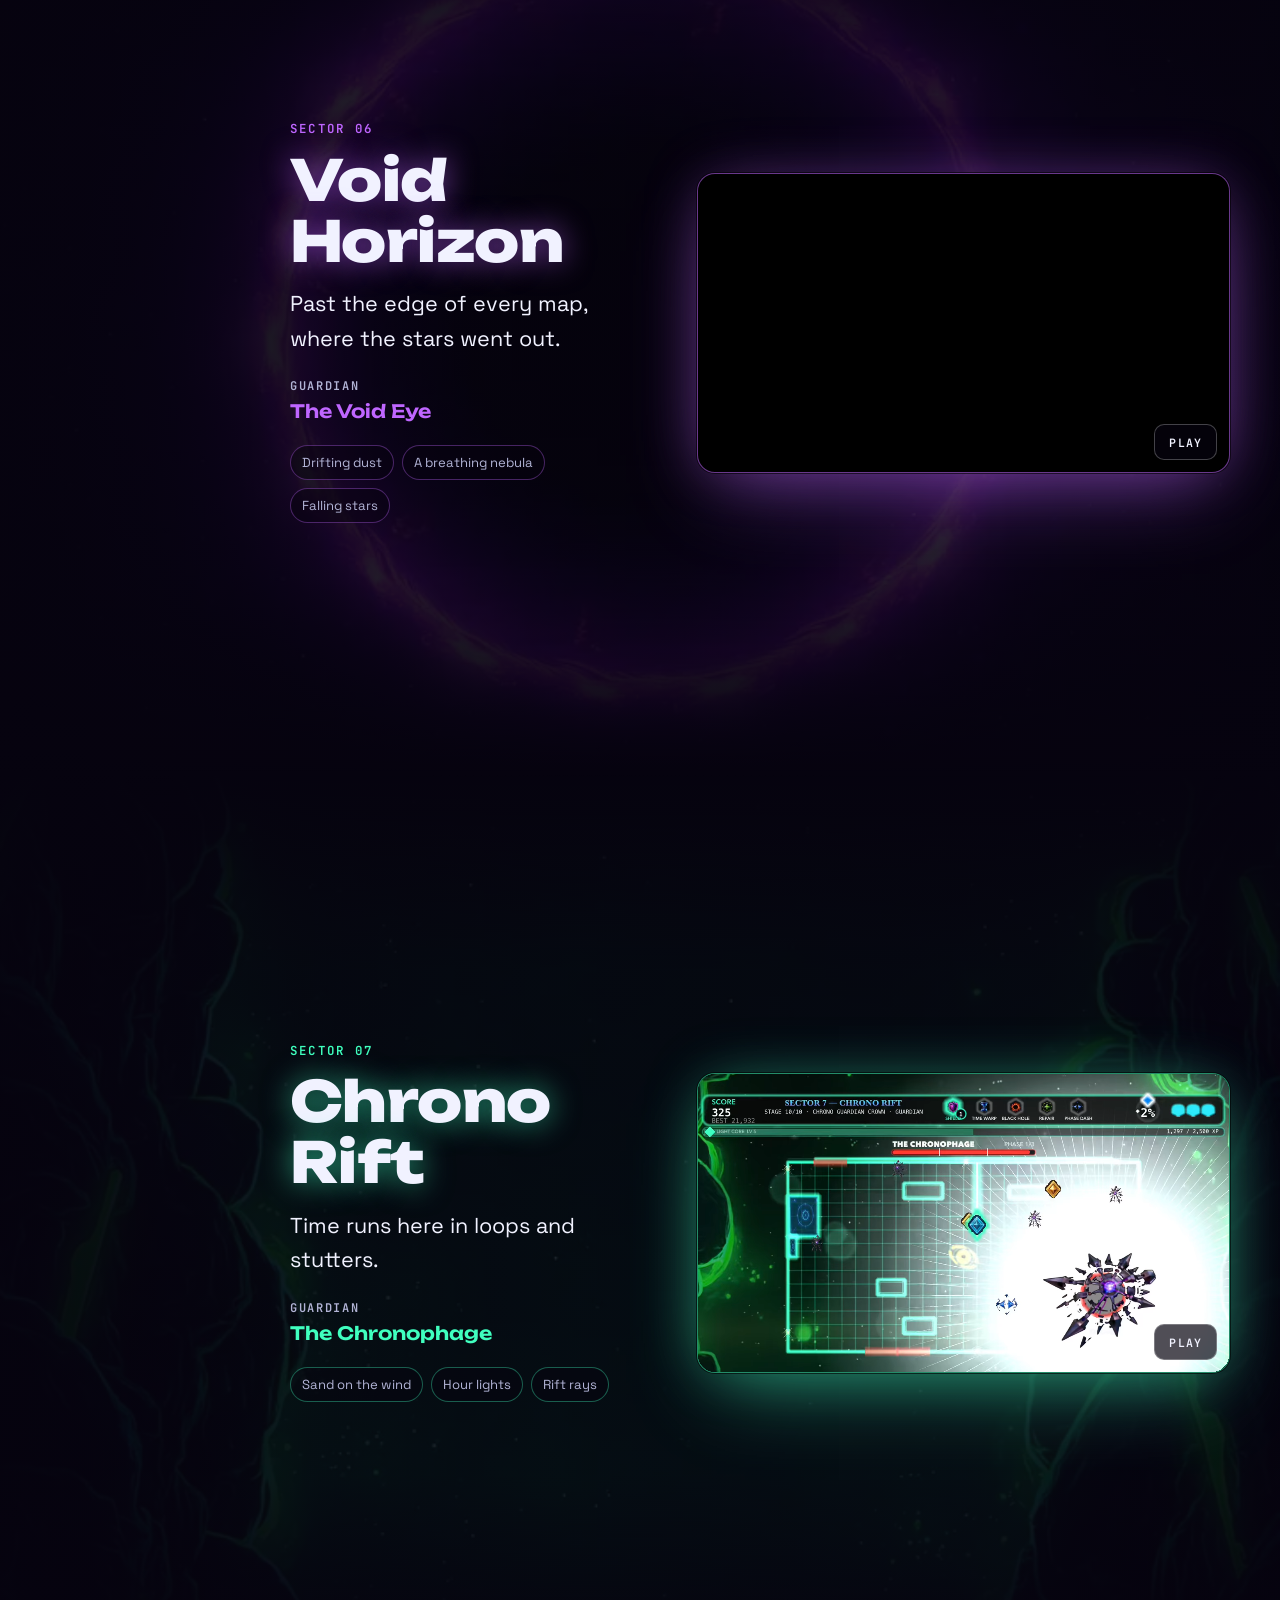
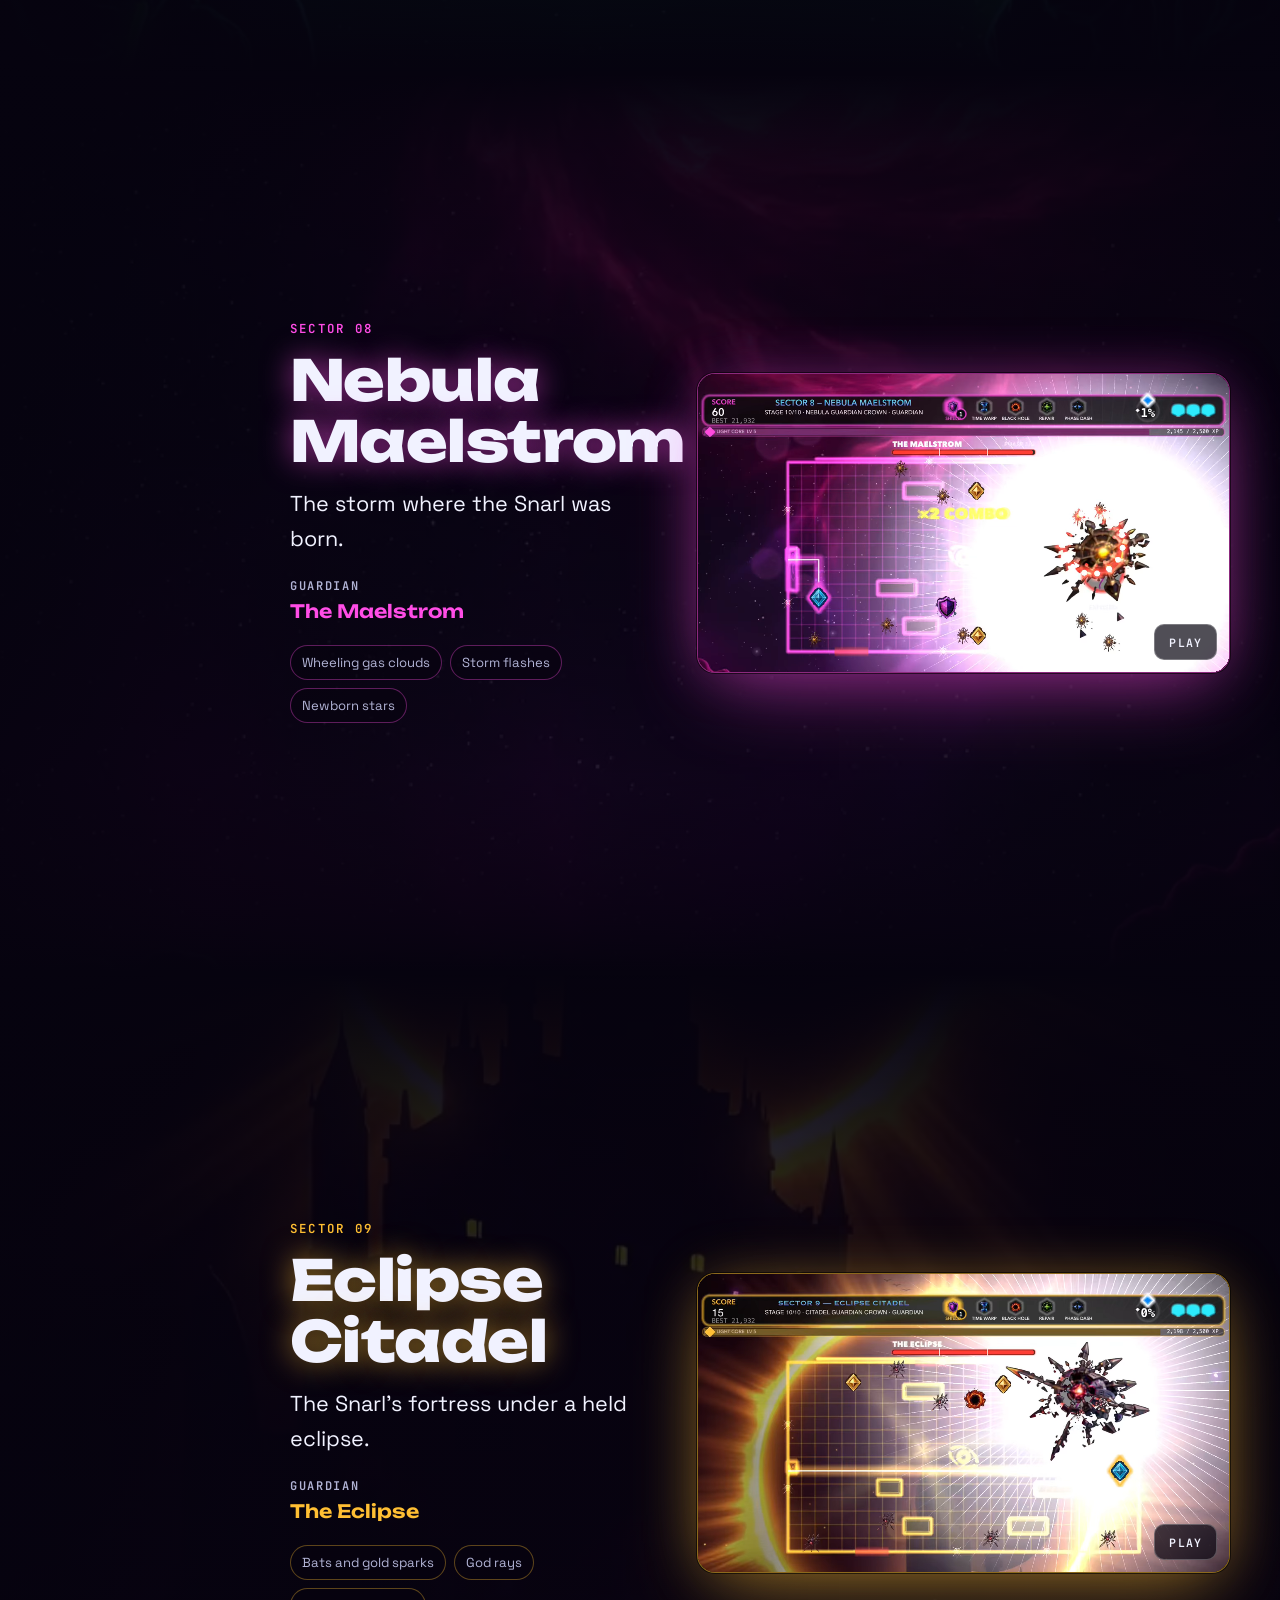
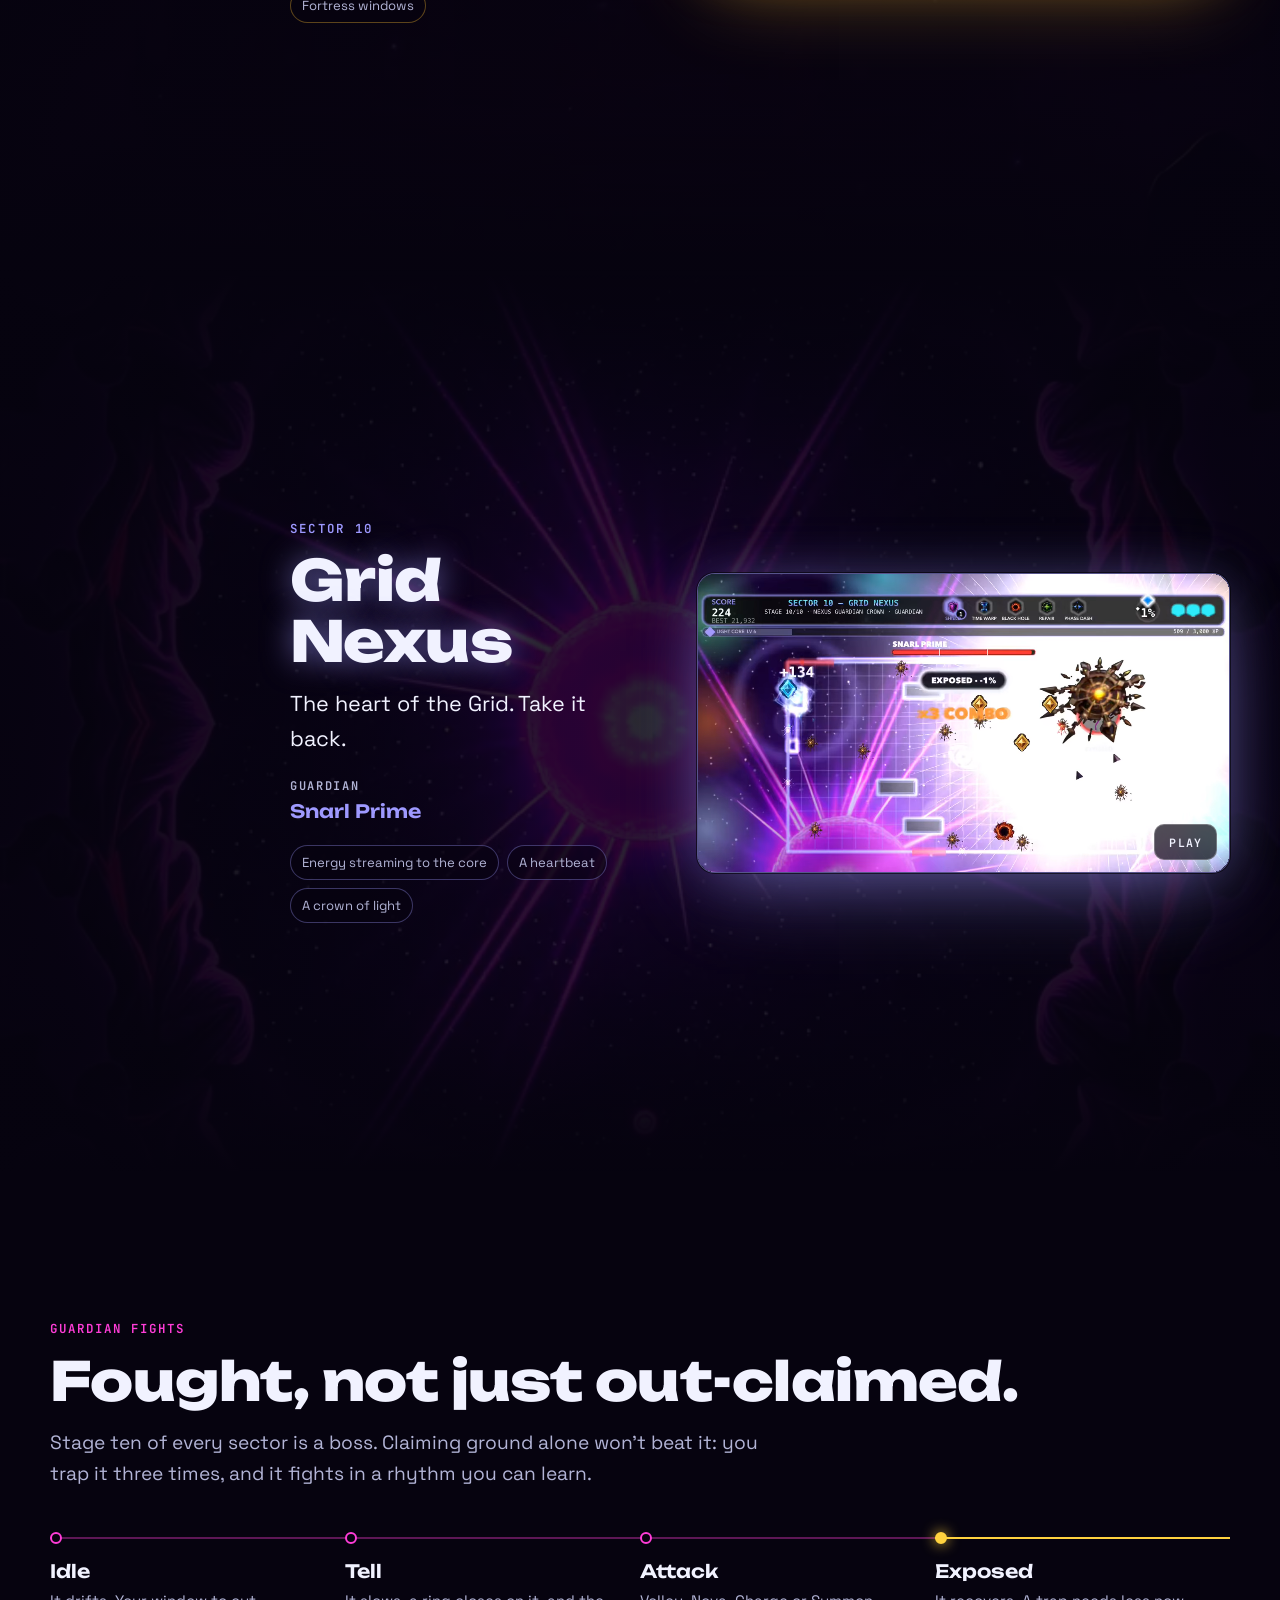
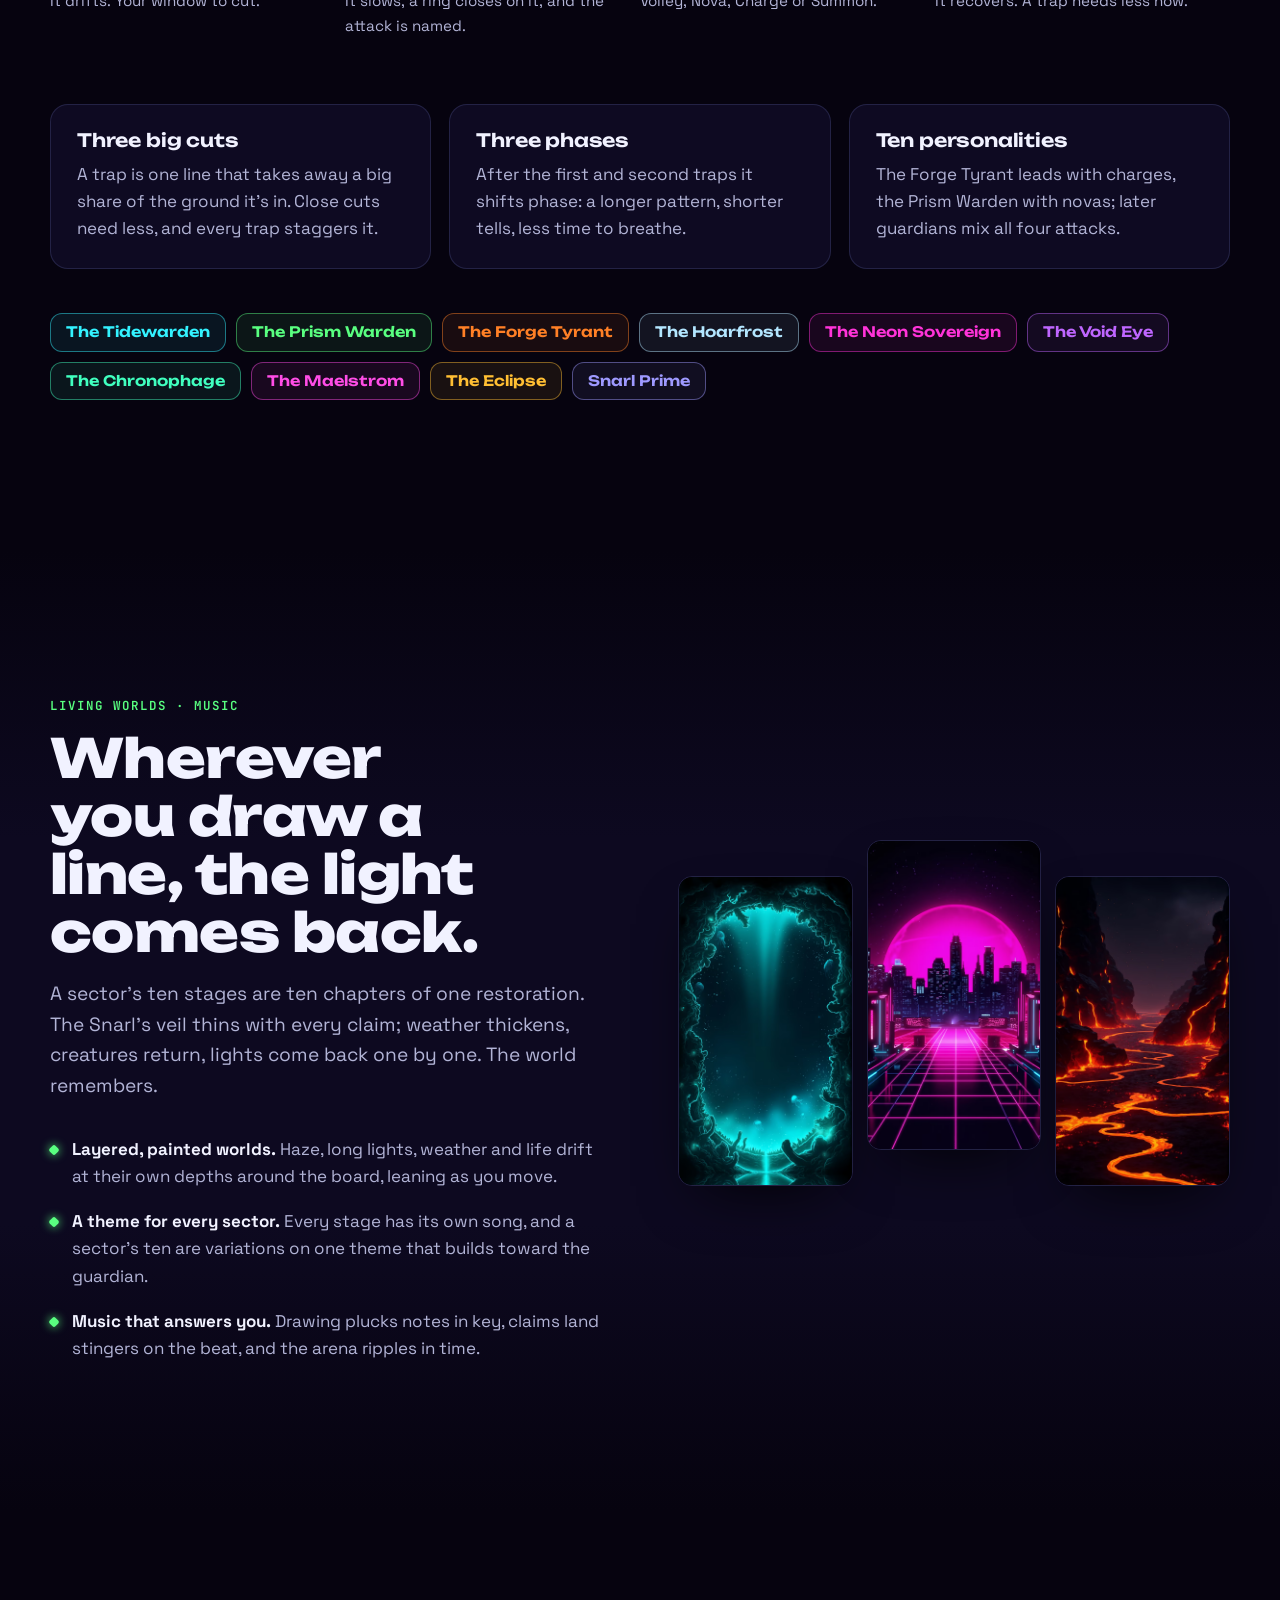
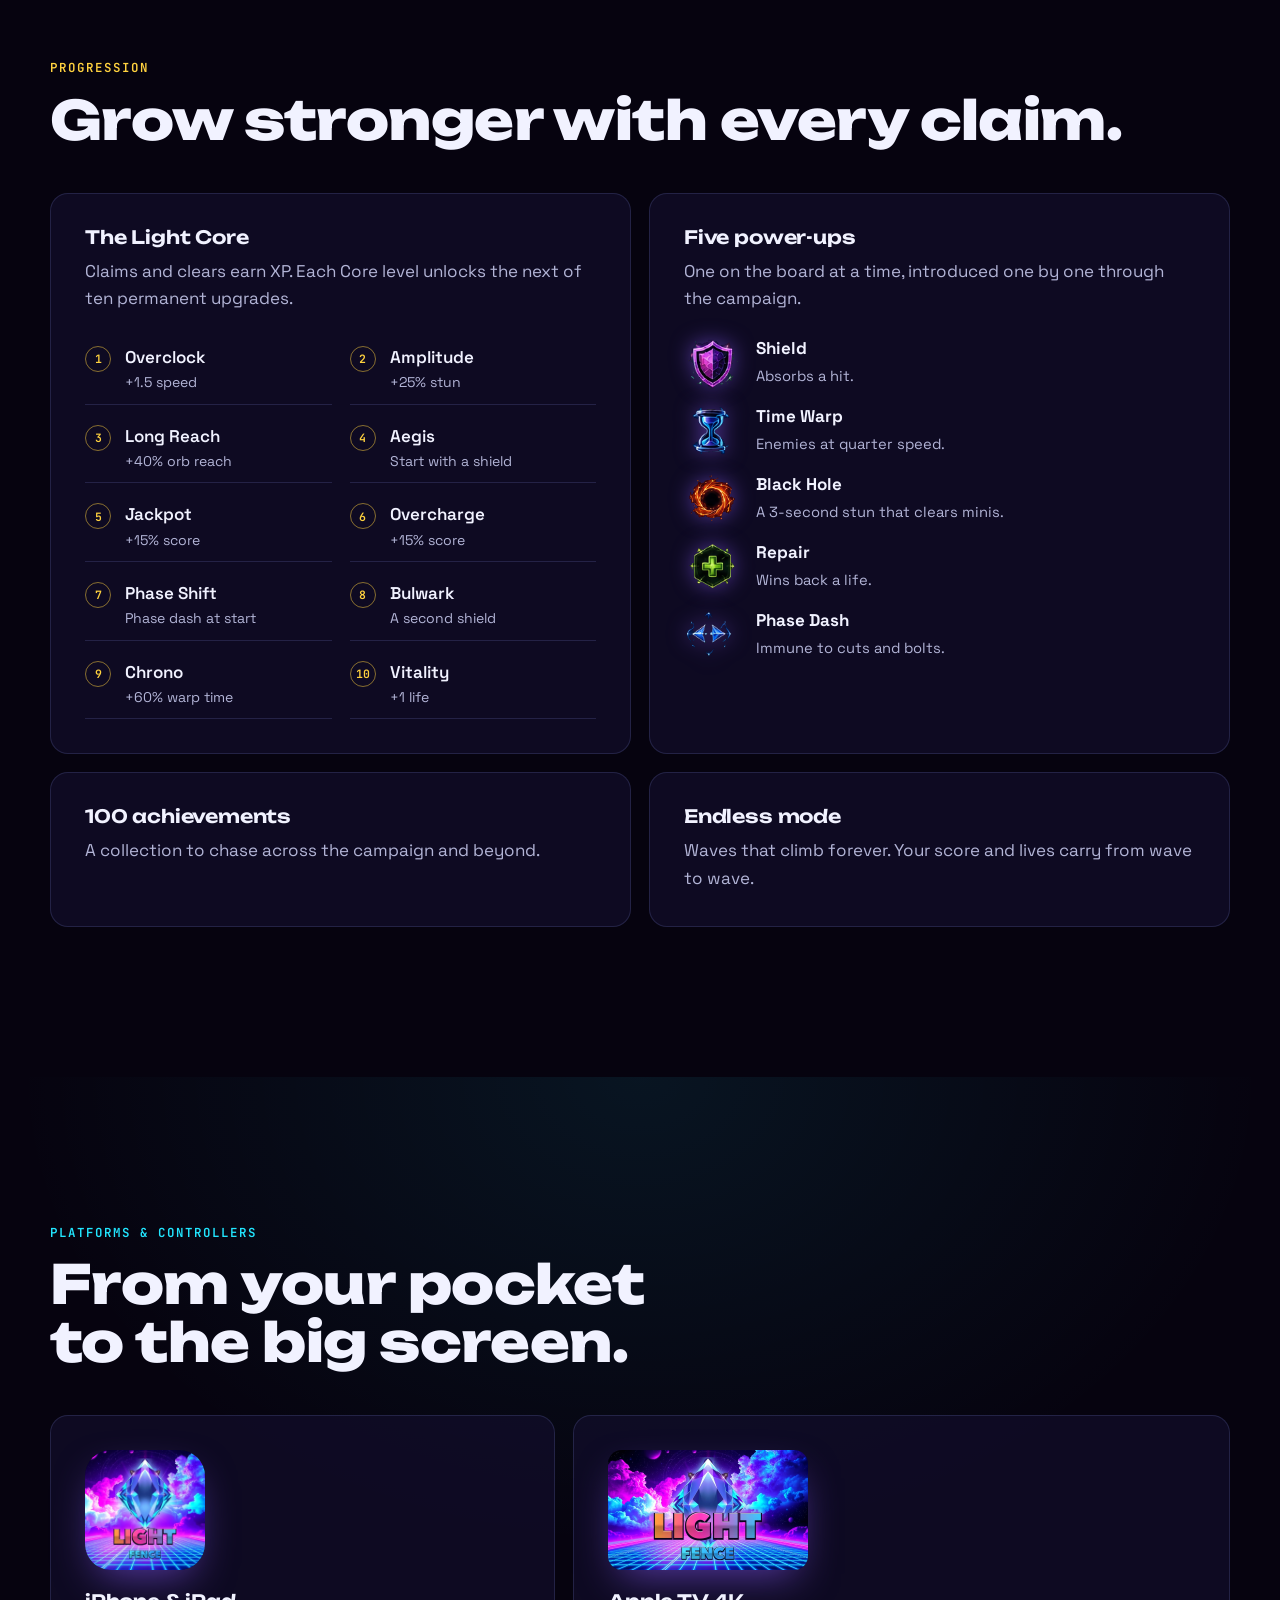
==== commit 5abc0628: "Guardians: trapped three times, not worn down The guardian section still described health-bar damage" ====
--- a/index.html
+++ b/index.html
@@ -219,16 +219,16 @@
   <section class="section wrap" id="guardians" aria-labelledby="guardians-h">
     <p class="eyebrow">Guardian fights</p>
     <h2 id="guardians-h">Fought, not just out-claimed.</h2>
-    <p class="sub">Stage ten of every sector is a boss. Every claim drains its health bar, and it fights in a rhythm you can learn.</p>
+    <p class="sub">Stage ten of every sector is a boss. Claiming ground alone won&rsquo;t beat it: you trap it three times, and it fights in a rhythm you can learn.</p>
     <ol class="rhythm">
       <li><b>Idle</b><span>It drifts. Your window to cut.</span></li>
       <li><b>Tell</b><span>It slows, a ring closes on it, and the attack is named.</span></li>
       <li><b>Attack</b><span>Volley, Nova, Charge or Summon.</span></li>
-      <li class="hot"><b>Exposed</b><span>It recovers. Hits land for 1.5&times;.</span></li>
+      <li class="hot"><b>Exposed</b><span>It recovers. A trap needs less now.</span></li>
     </ol>
     <div class="g-grid">
-      <div class="g-card"><h3>Close cuts hit twice as hard</h3><p>Close your line within reach of a guardian for double damage. A big enough hit staggers it.</p></div>
-      <div class="g-card"><h3>Three phases</h3><p>At two-thirds and one-third health it shifts phase: a longer pattern, shorter tells, less time to breathe.</p></div>
+      <div class="g-card"><h3>Three big cuts</h3><p>A trap is one line that takes away a big share of the ground it&rsquo;s in. Close cuts need less, and every trap staggers it.</p></div>
+      <div class="g-card"><h3>Three phases</h3><p>After the first and second traps it shifts phase: a longer pattern, shorter tells, less time to breathe.</p></div>
       <div class="g-card"><h3>Ten personalities</h3><p>The Forge Tyrant leads with charges, the Prism Warden with novas; later guardians mix all four attacks.</p></div>
     </div>
     <ul class="g-names" aria-label="The ten guardians">
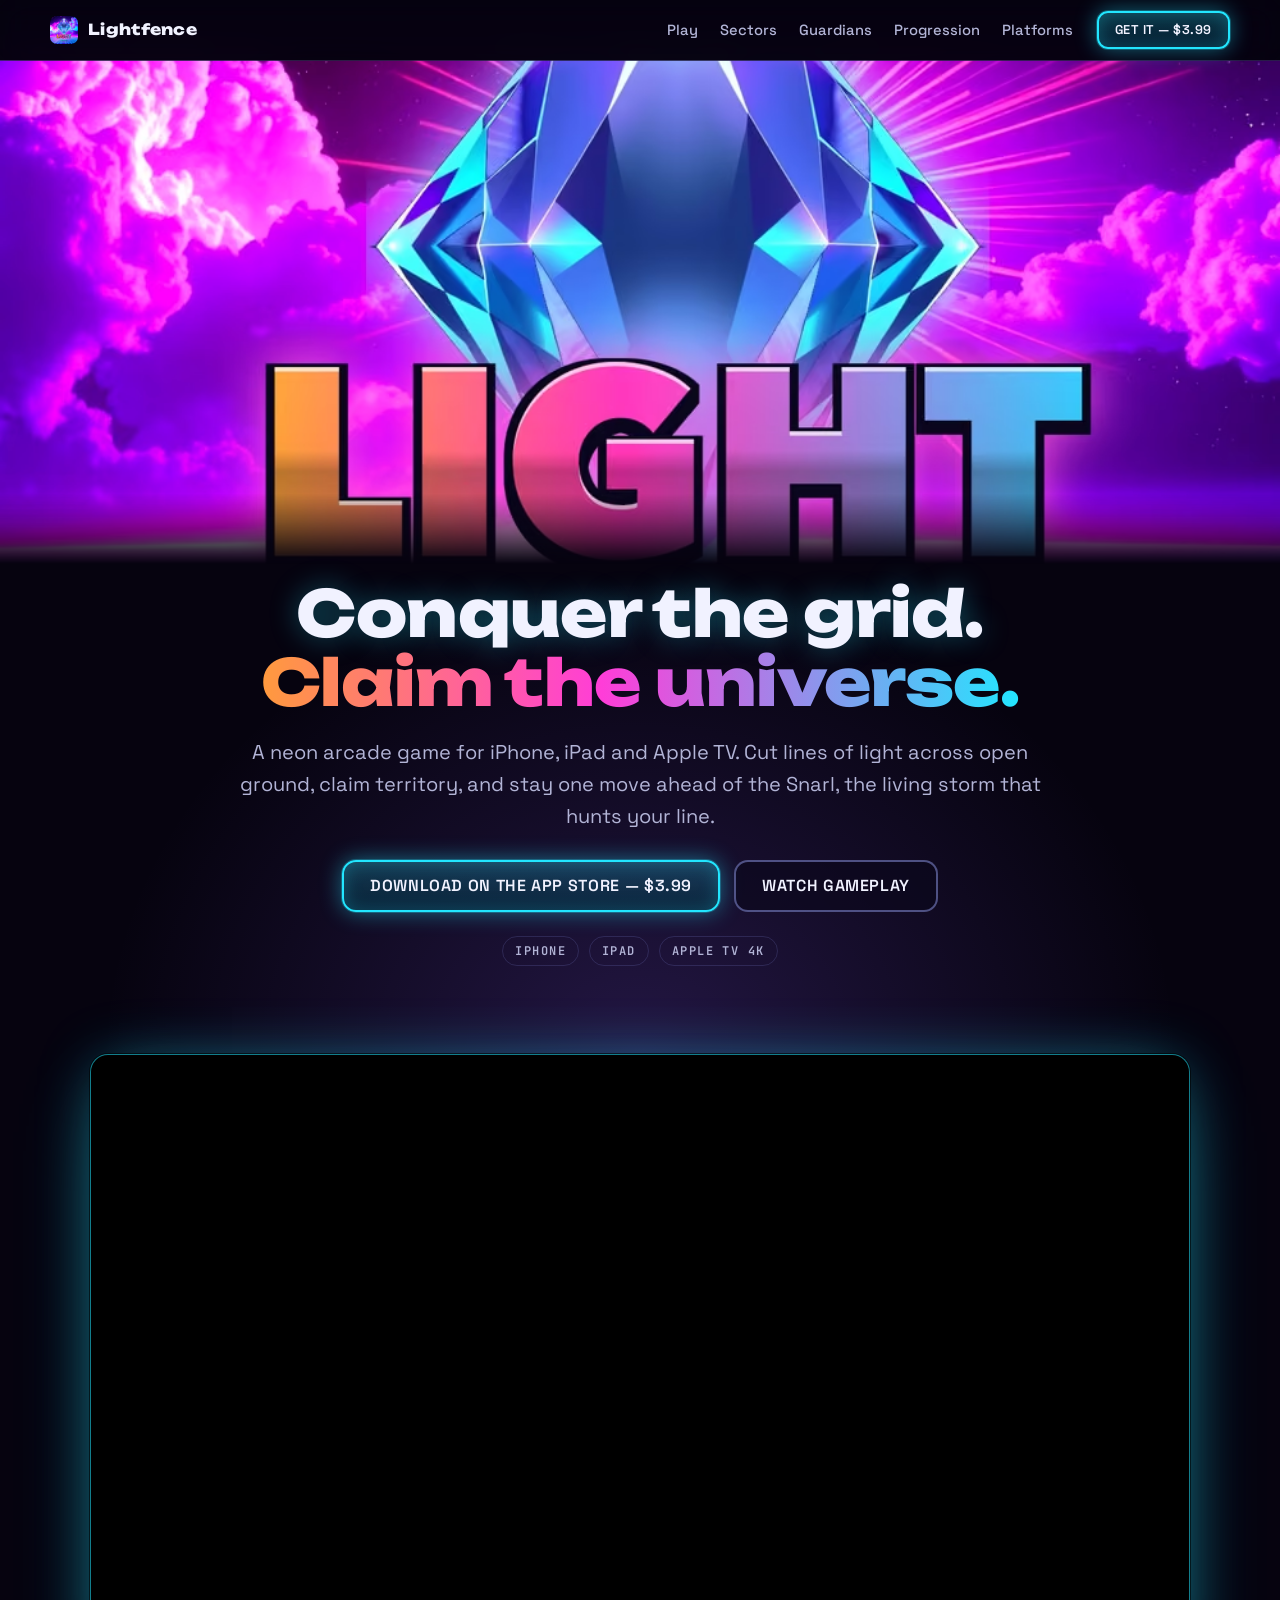
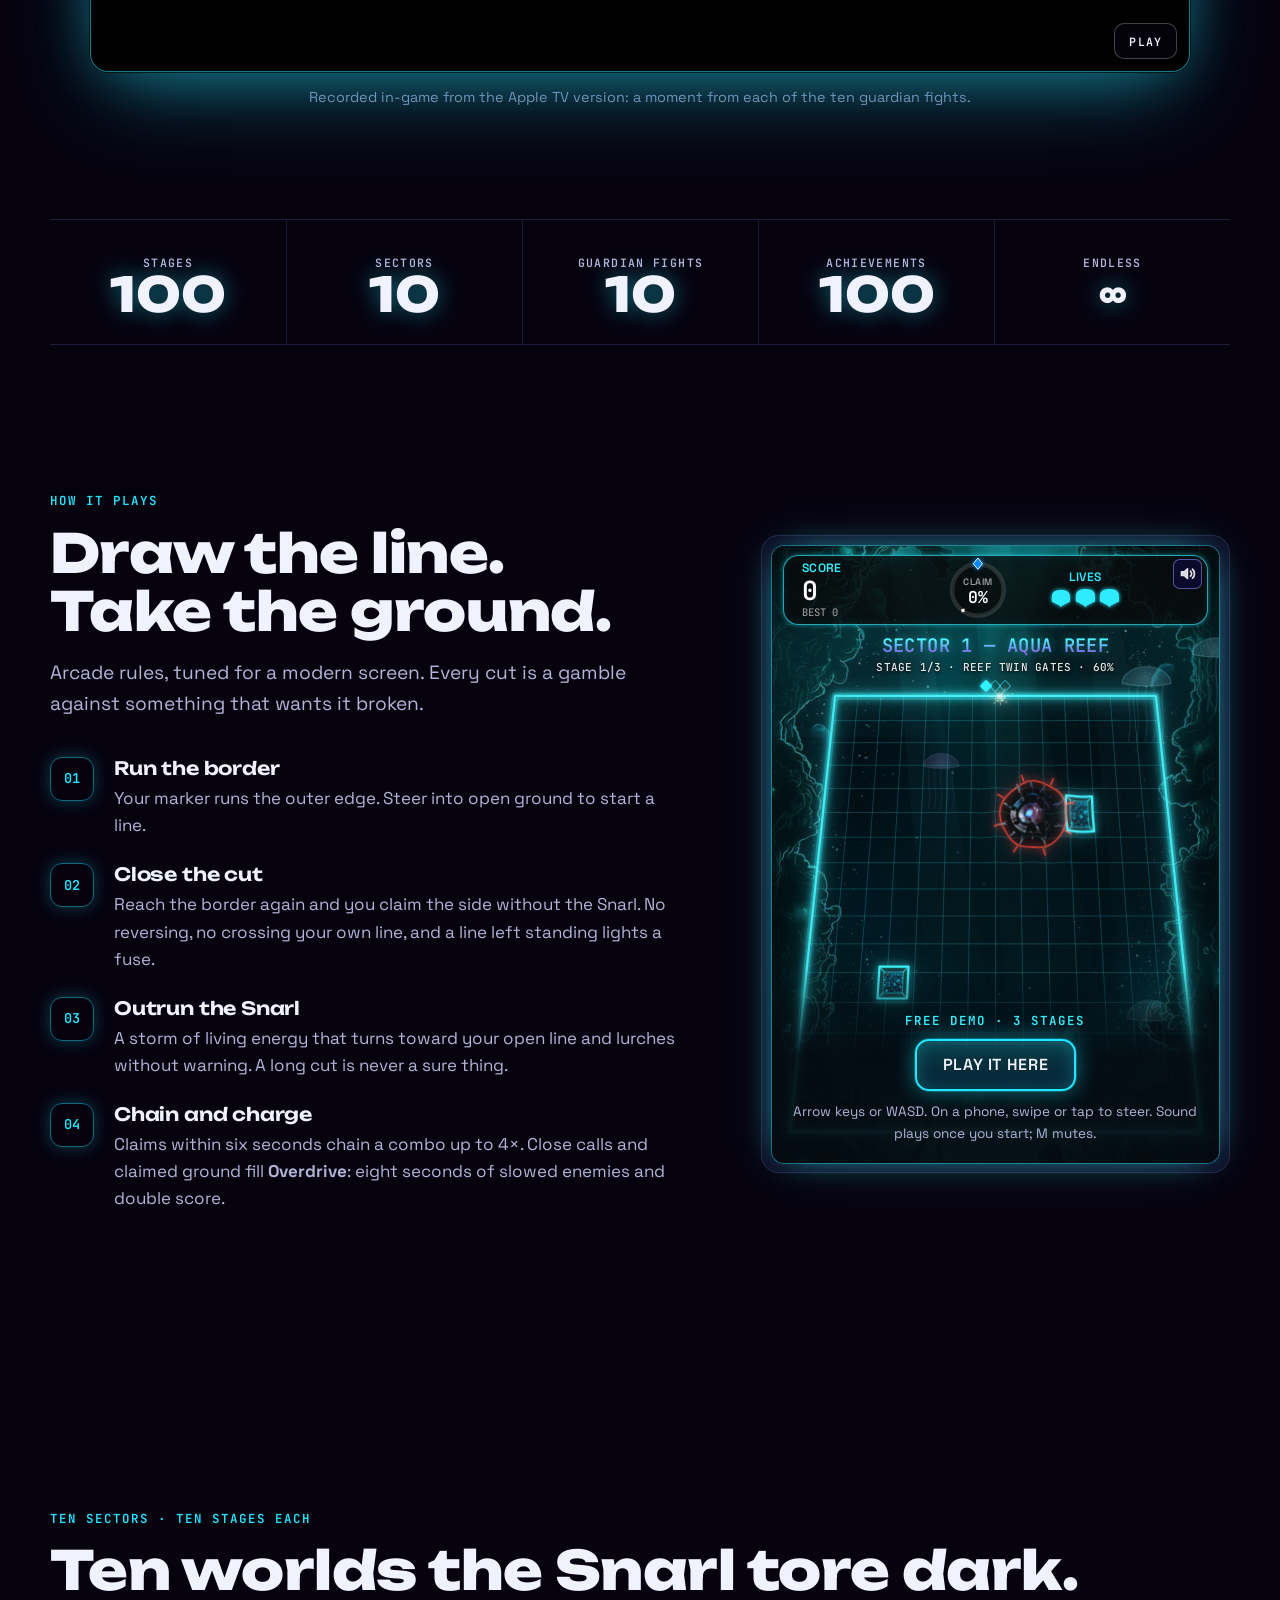
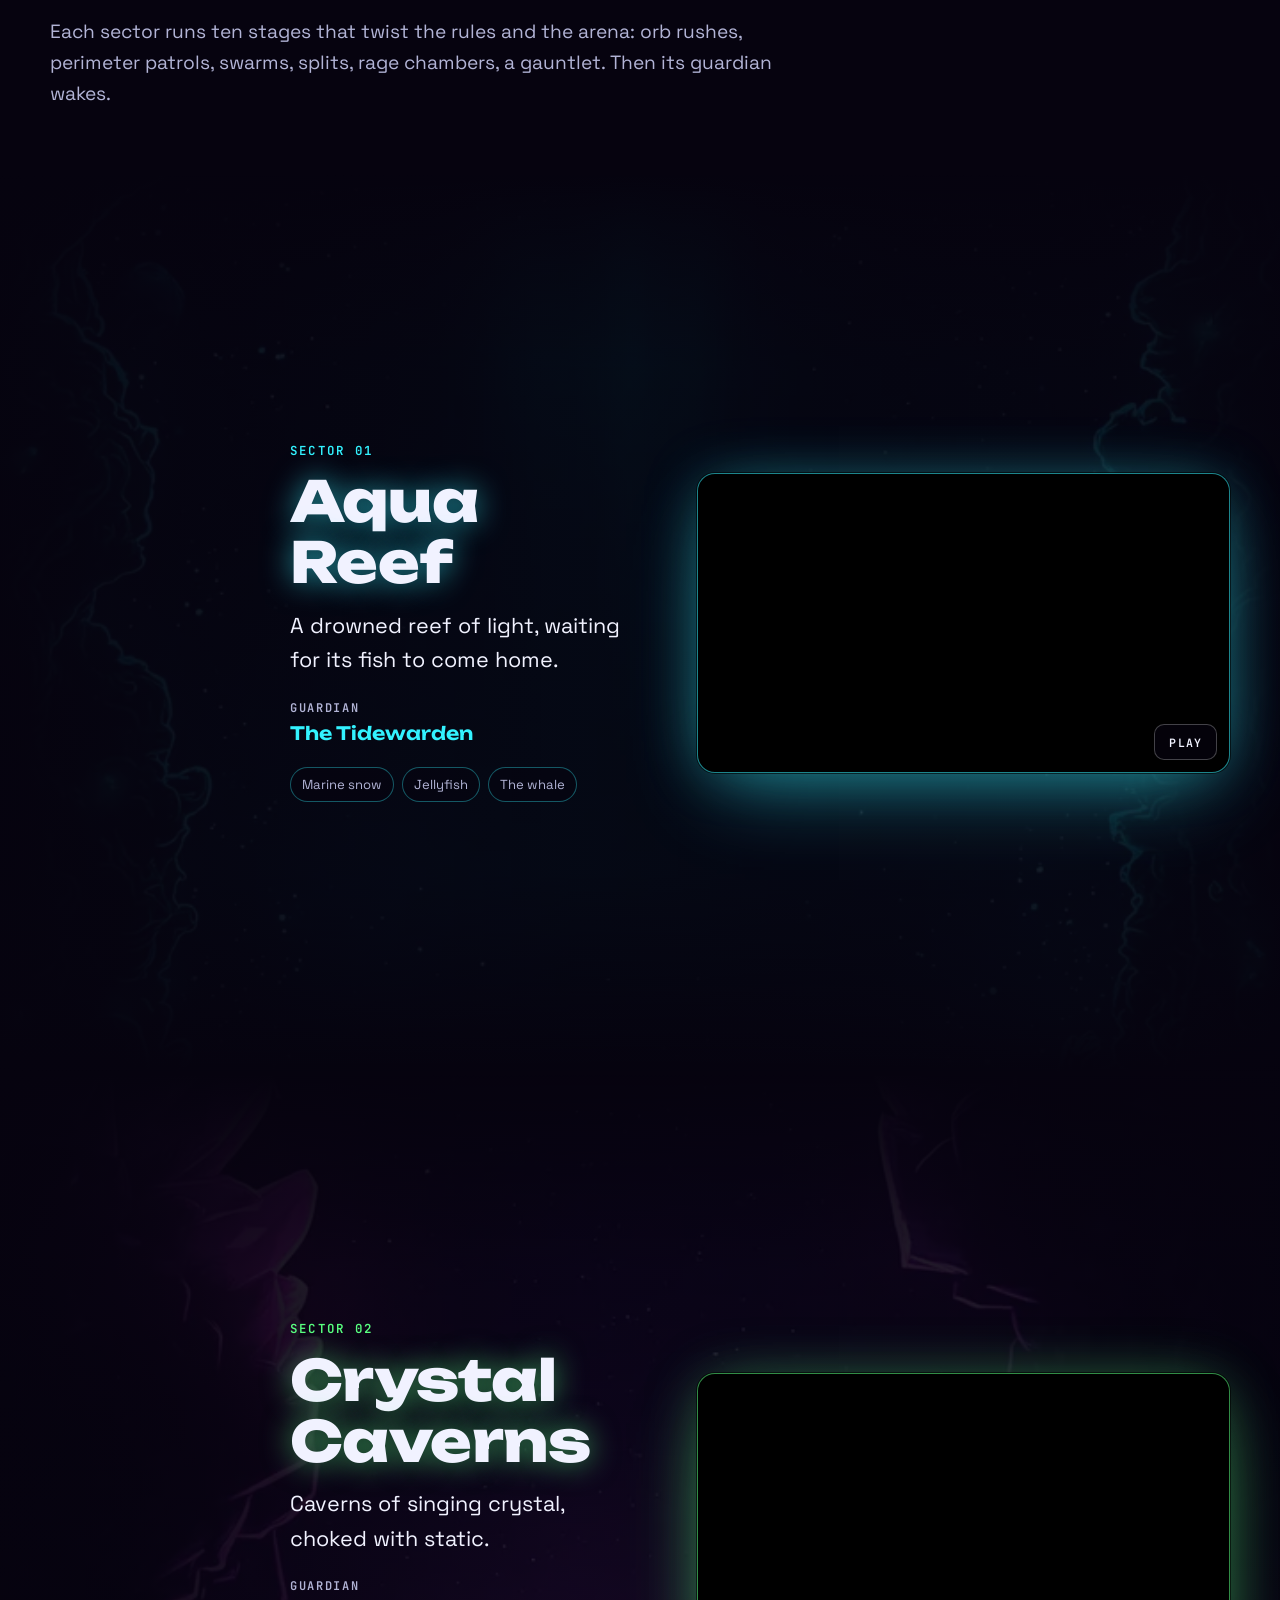
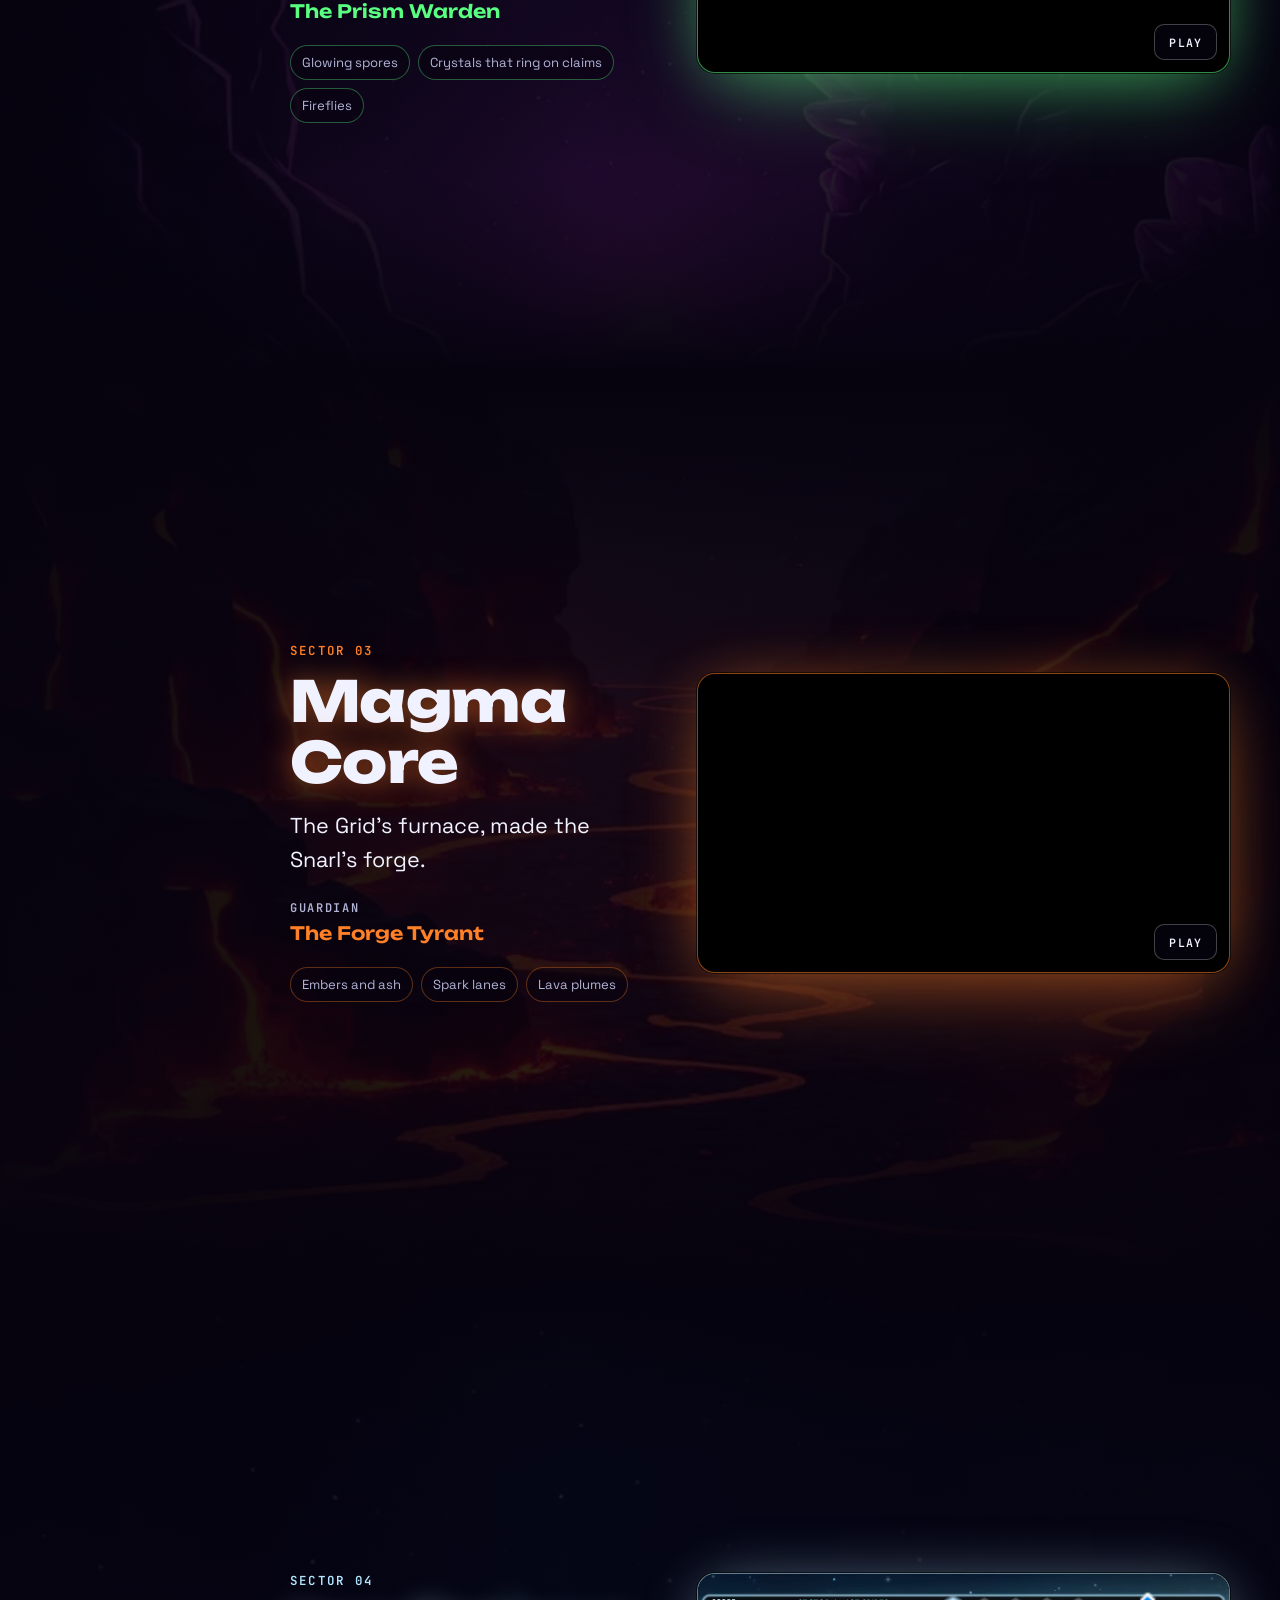
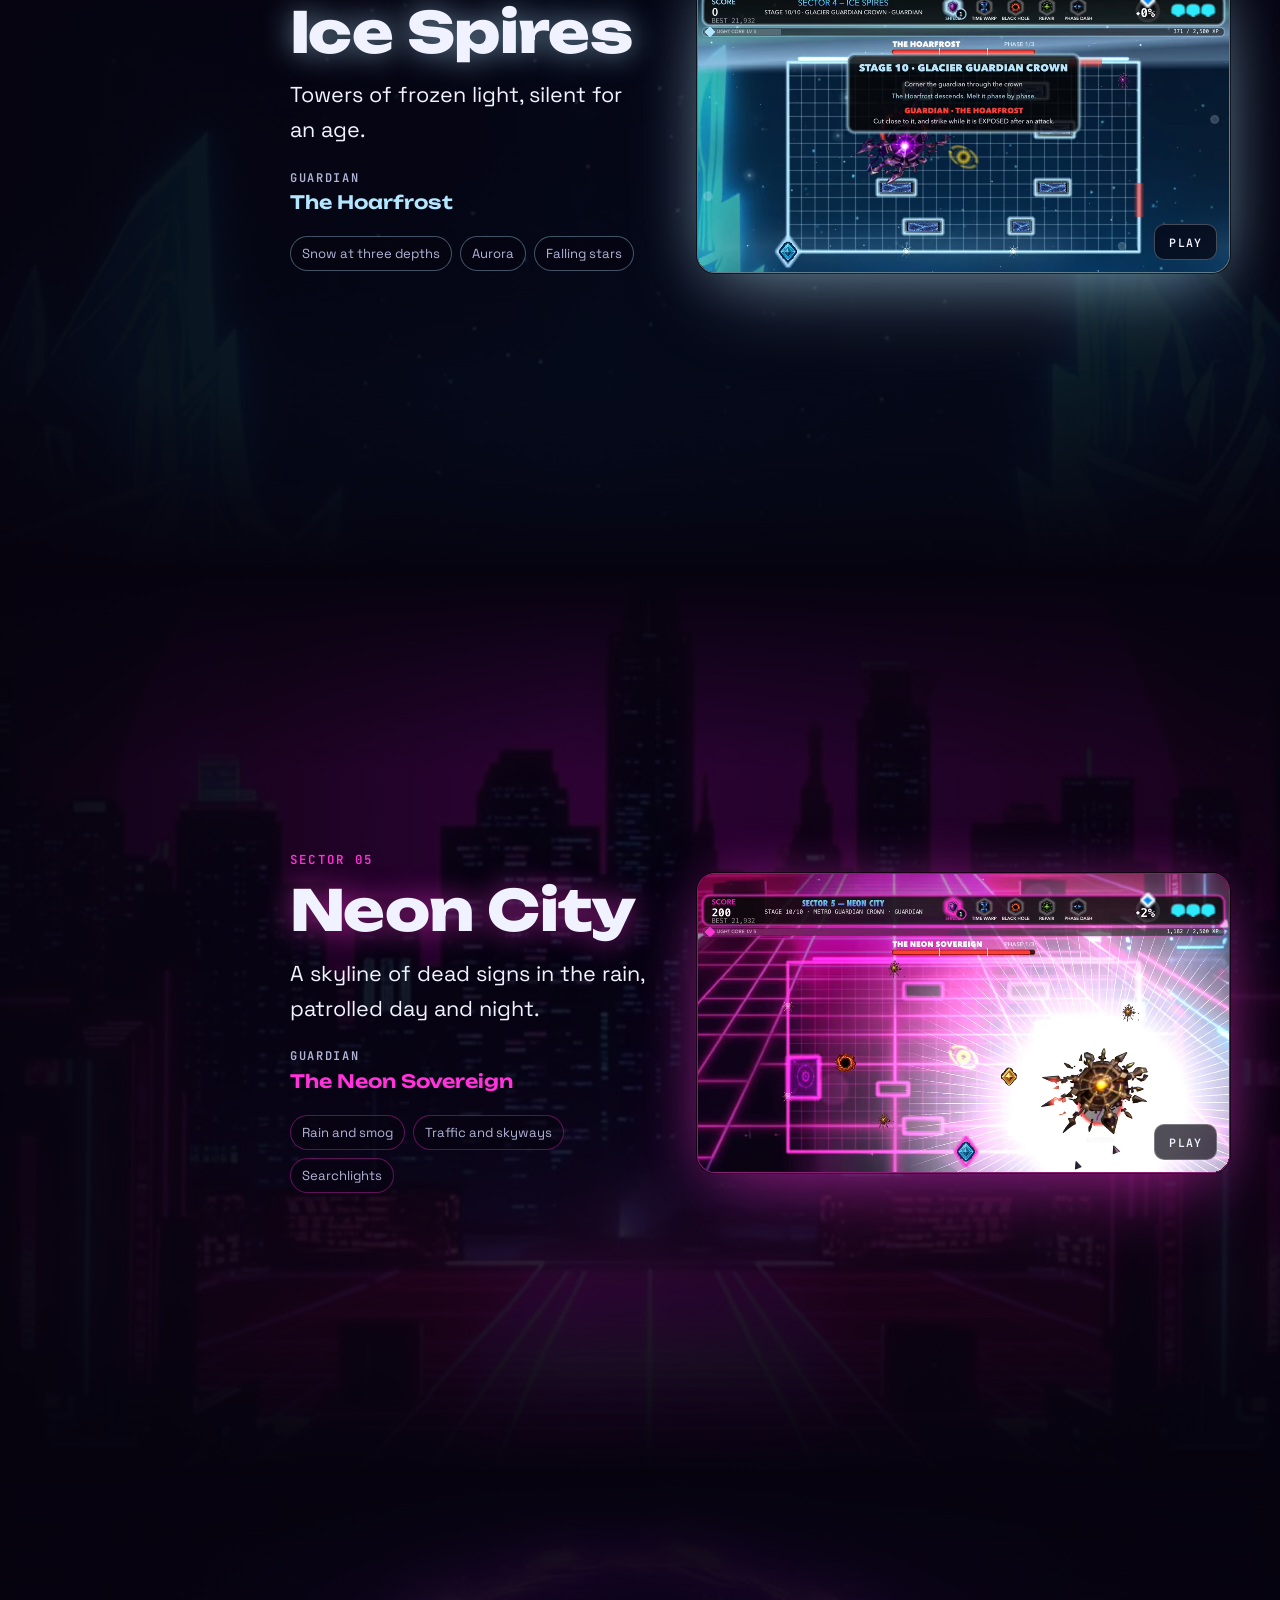
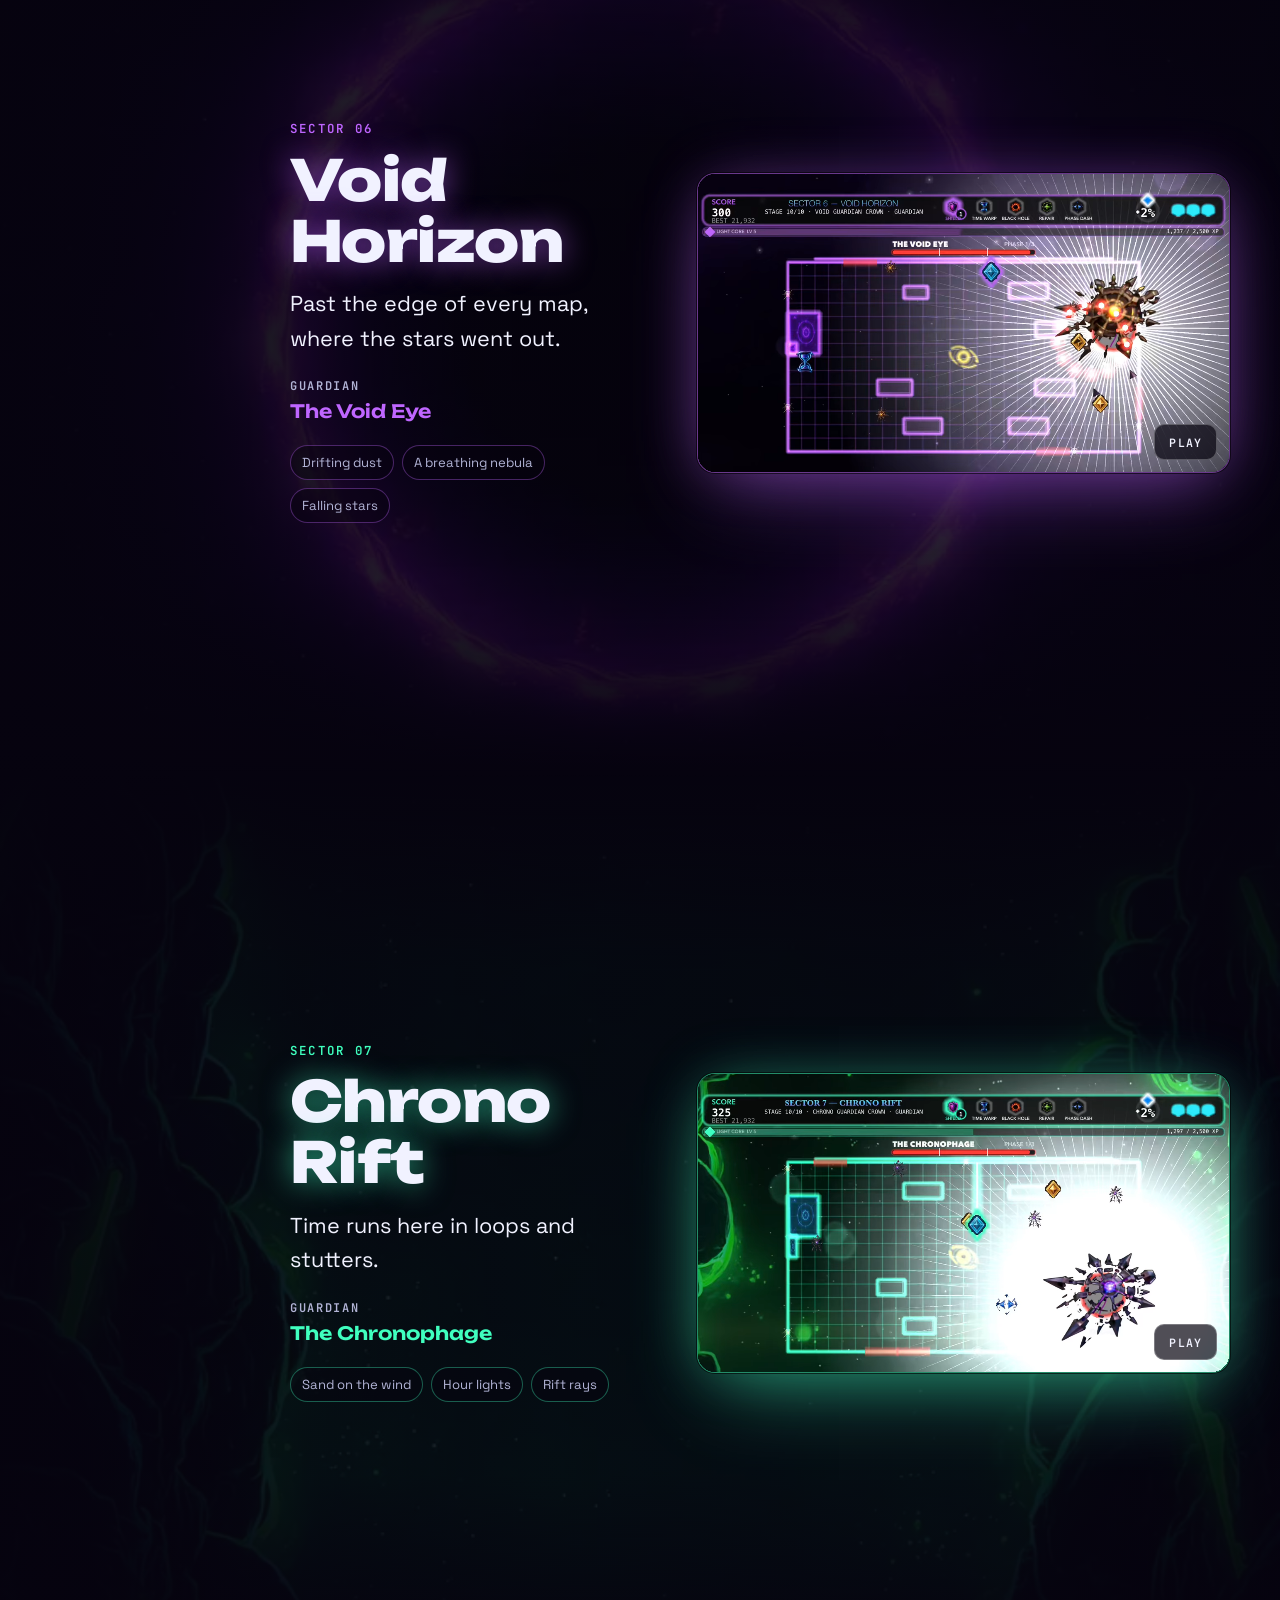
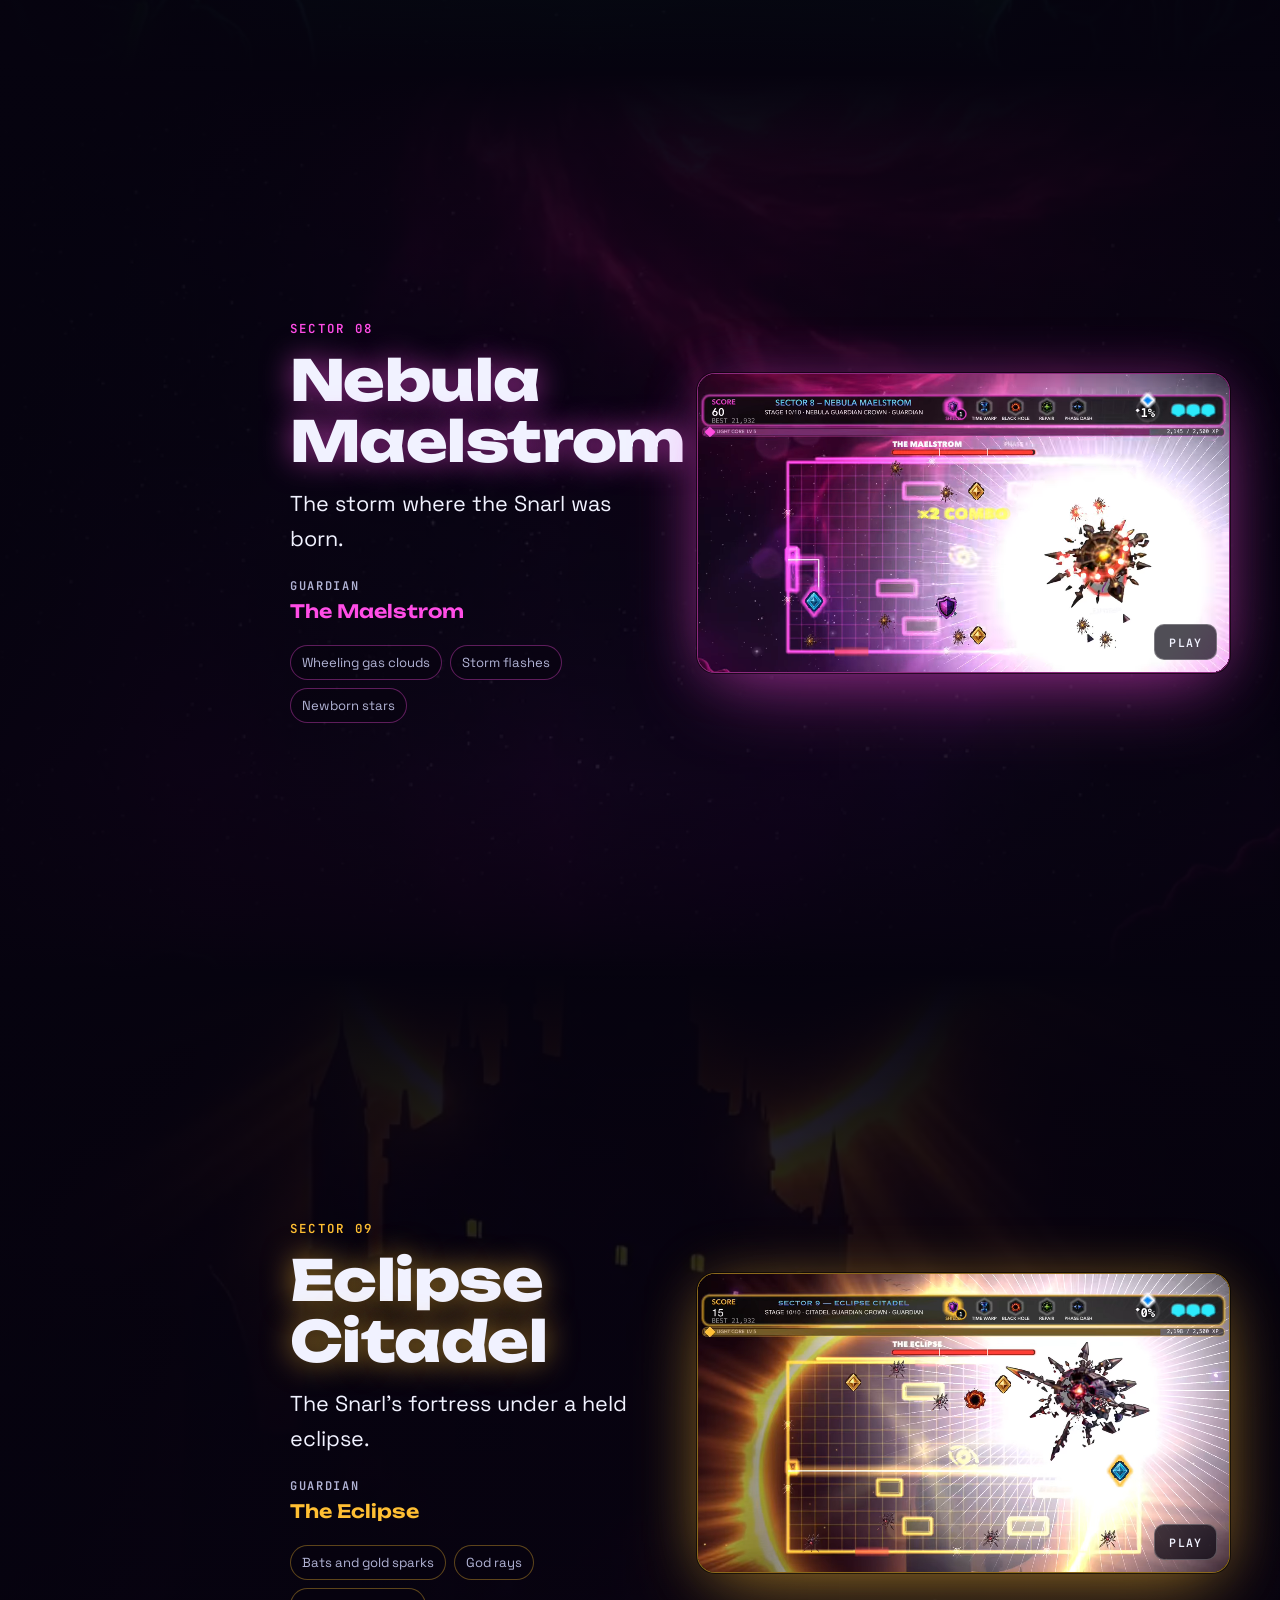
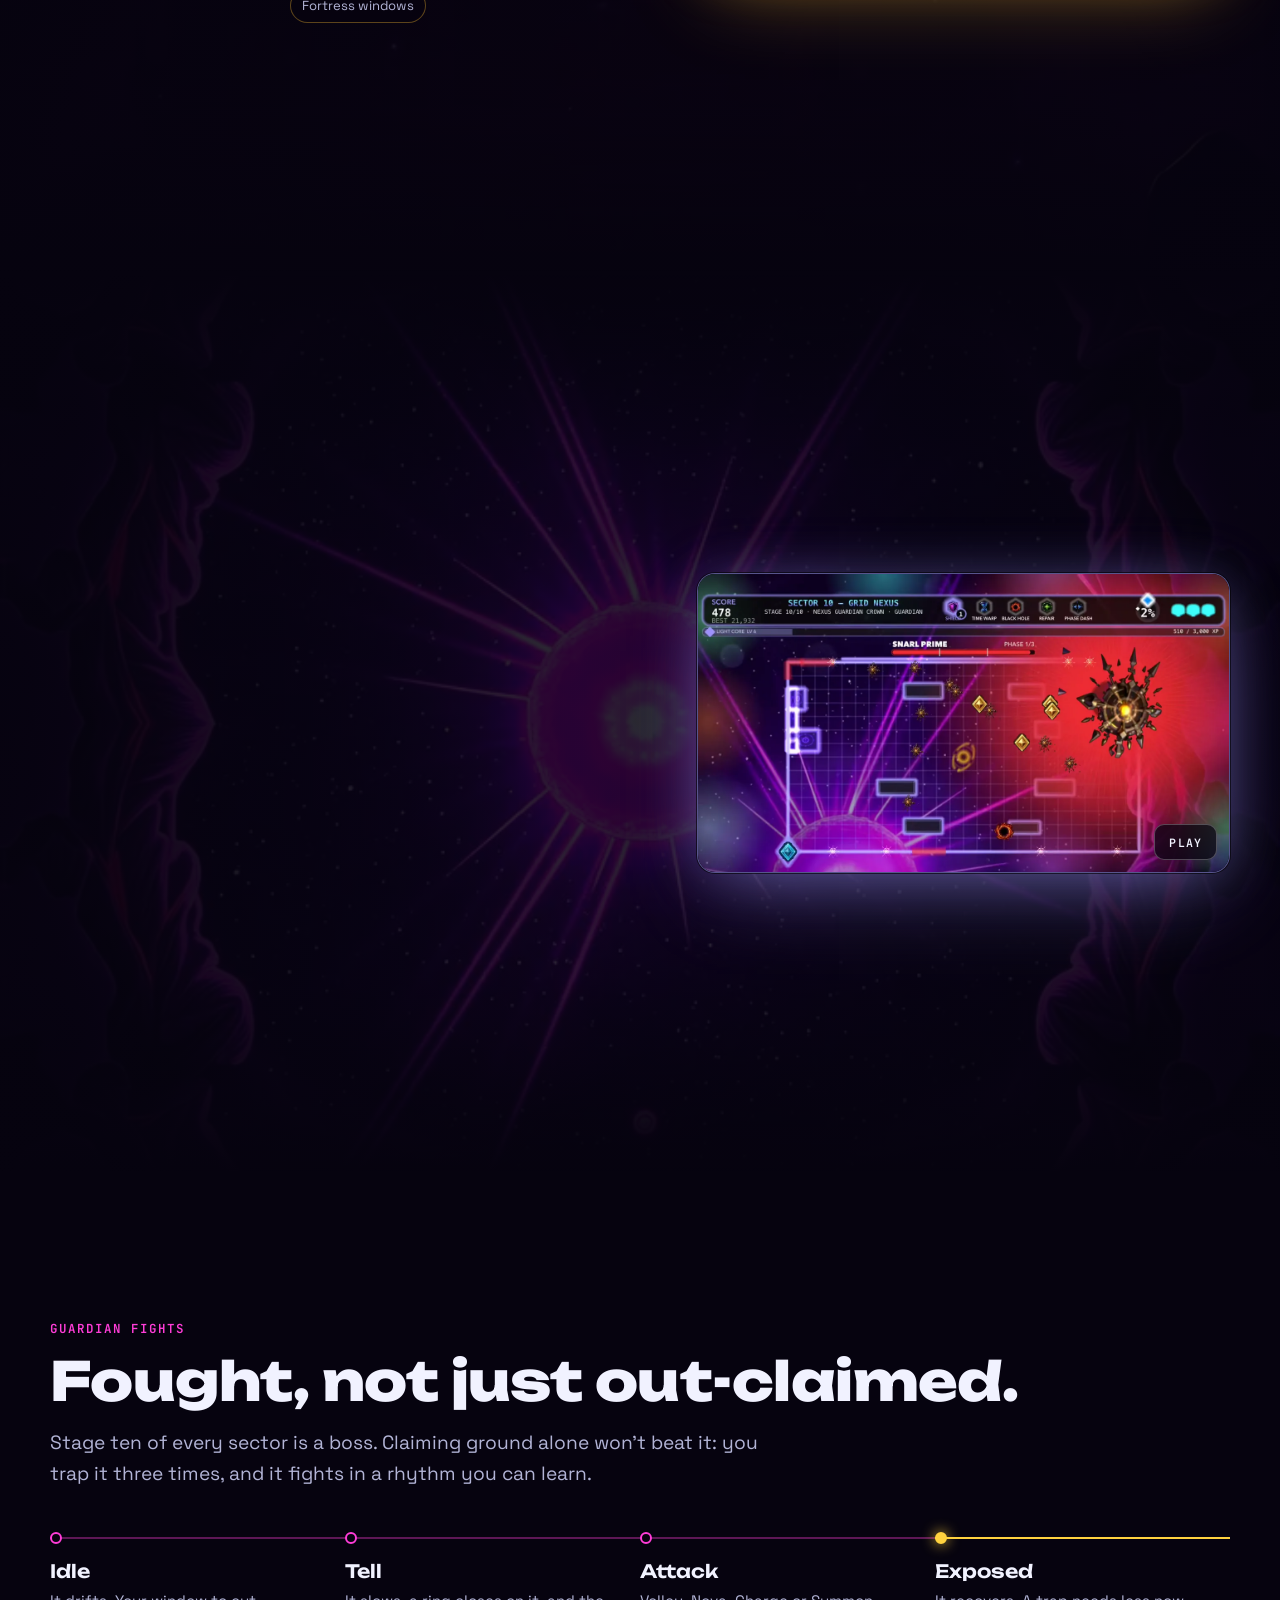
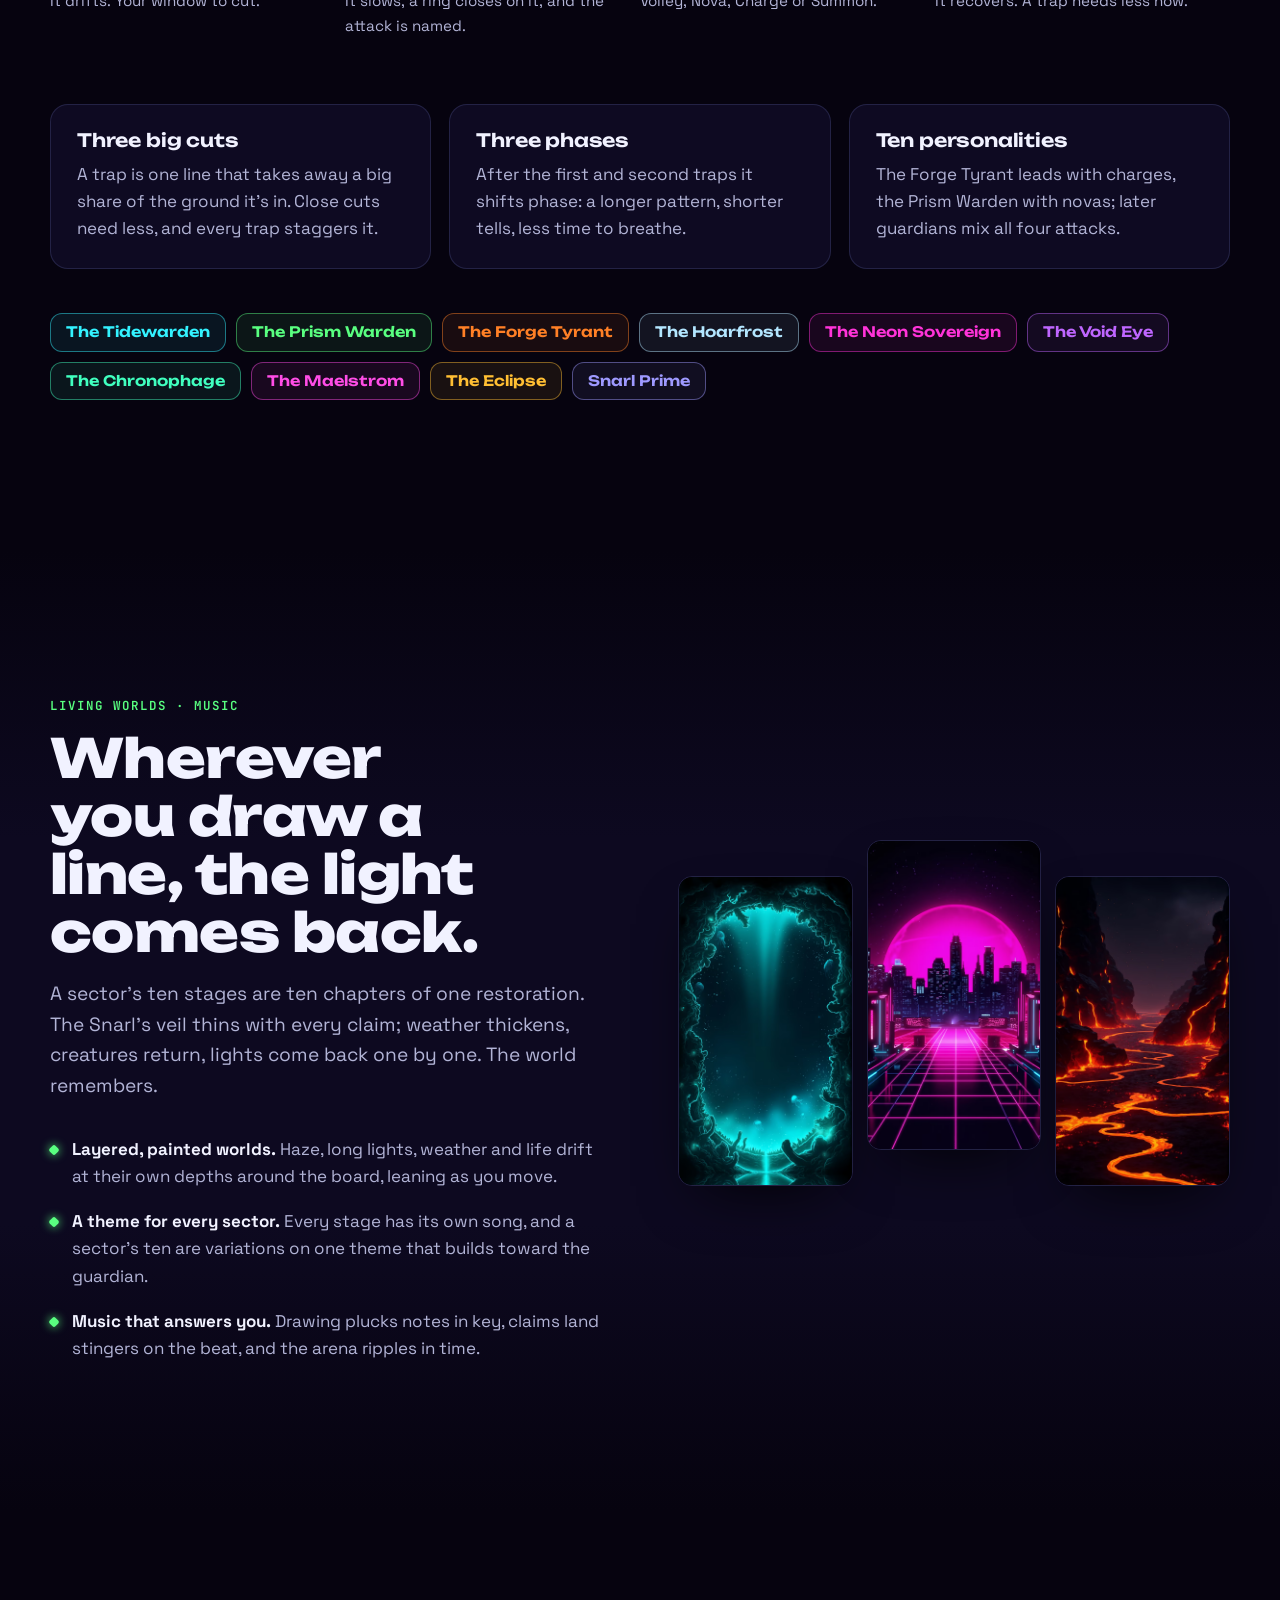
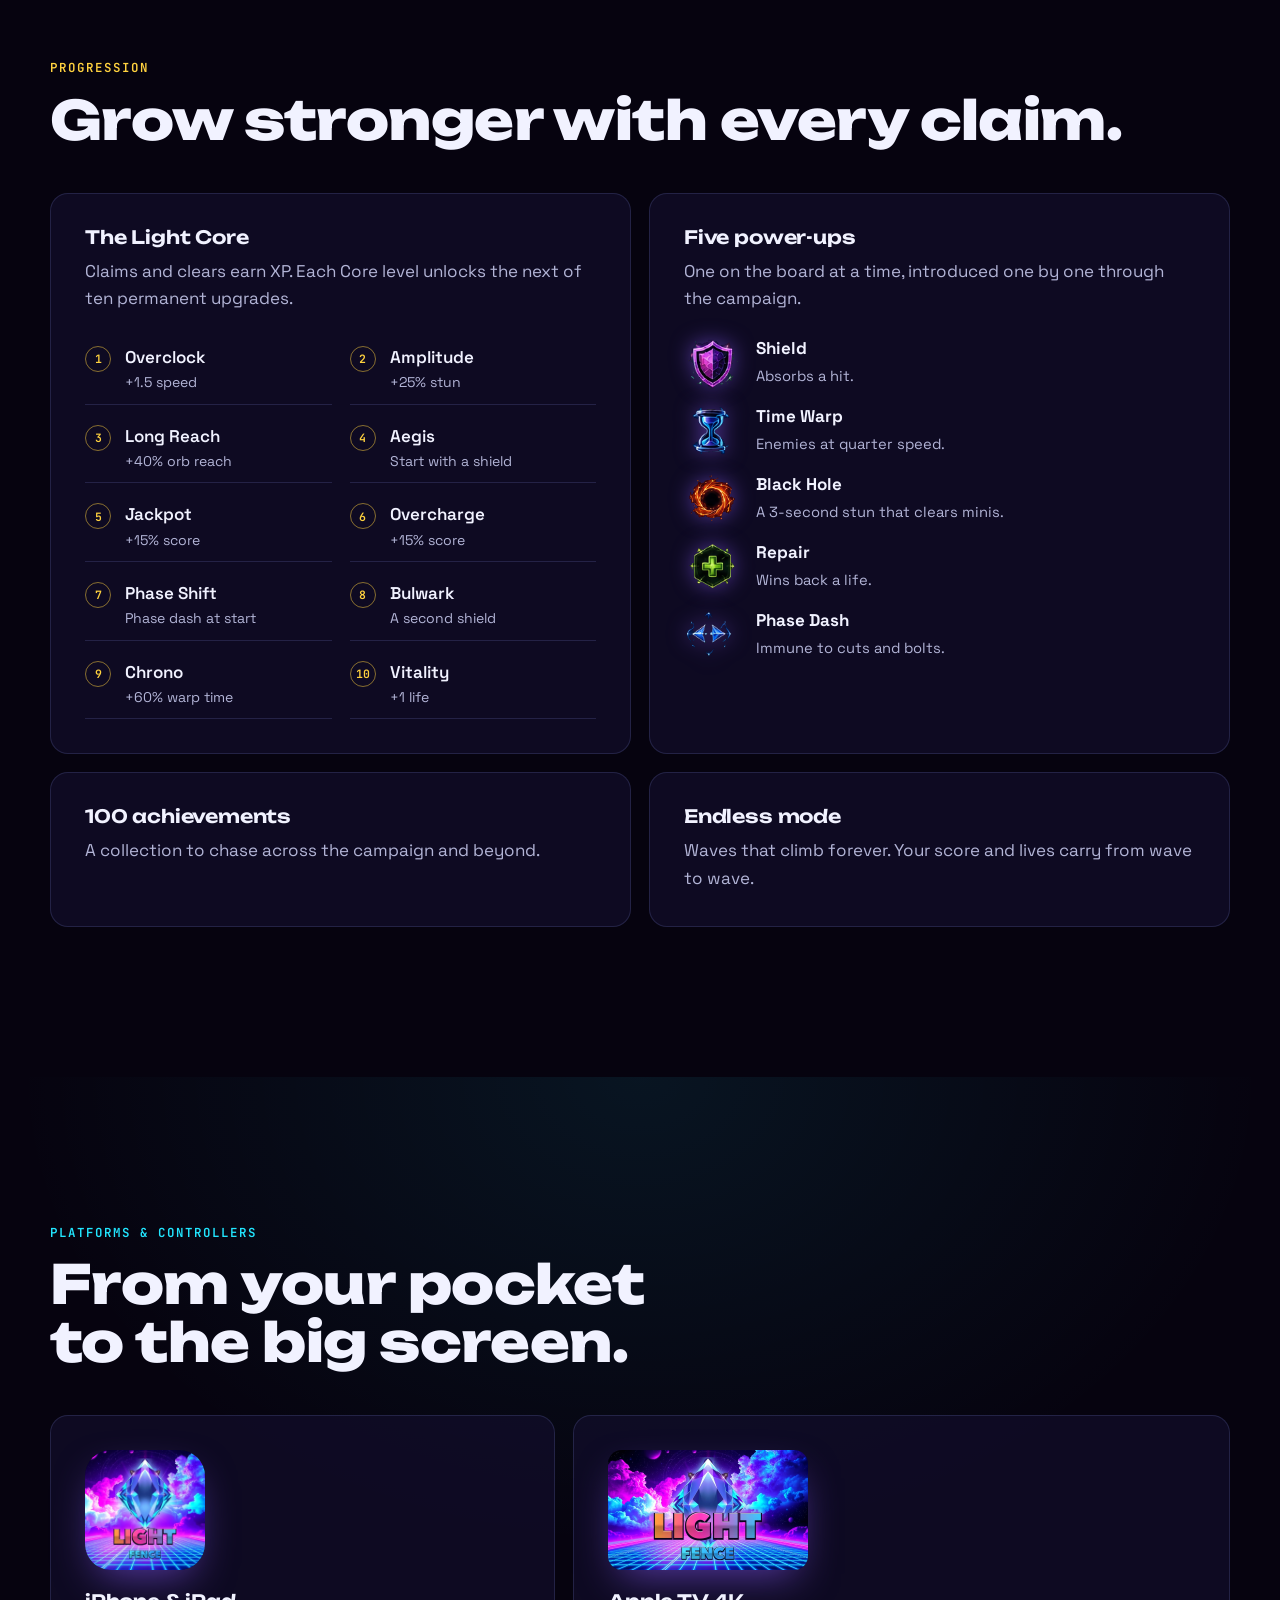
==== commit 99a26a46: "Out now on iPhone and iPad: App Store badge and links iPhone/iPad 1.2 is live alongside Apple TV (ve" ====
--- a/index.html
+++ b/index.html
@@ -22,7 +22,7 @@
   <meta property="og:image:alt" content="Lightfence key art: a glowing crystal over a neon grid between violet clouds." />
   <meta name="twitter:card" content="summary_large_image" />
   <meta name="twitter:title" content="Lightfence: conquer the grid, claim the universe" />
-  <meta name="twitter:description" content="A neon arcade game of cutting lines and claiming ground. $3.99 on Apple TV; iPhone and iPad coming soon." />
+  <meta name="twitter:description" content="A neon arcade game of cutting lines and claiming ground. Out now on iPhone, iPad and Apple TV for $3.99." />
   <meta name="twitter:image" content="https://lightfence.remnantsecurity.com/img/og-image.jpg" />
   <meta name="twitter:image:alt" content="Lightfence key art: a glowing crystal over a neon grid between violet clouds." />
 
@@ -32,7 +32,7 @@
    "image":"https://lightfence.remnantsecurity.com/img/og-image.jpg",
    "description":"A neon arcade game: draw lines to claim territory across ten themed sectors, a 100-stage campaign with a guardian fight at the end of every sector, and Endless mode.",
    "genre":["Arcade","Action"],"gamePlatform":["iPhone","iPad","Apple TV"],"operatingSystem":"iOS, iPadOS, tvOS",
-   "playMode":"SinglePlayer","publisher":{"@type":"Organization","name":"Remnant Security","url":"https://remnantsecurity.com/"}}
+   "playMode":"SinglePlayer","offers":{"@type":"Offer","price":"3.99","priceCurrency":"USD","availability":"https://schema.org/InStock","url":"https://apps.apple.com/us/app/lightfence/id6822773360"},"publisher":{"@type":"Organization","name":"Remnant Security","url":"https://remnantsecurity.com/"}}
   </script>
 
   <link rel="preconnect" href="https://fonts.googleapis.com" />
@@ -61,7 +61,7 @@
       <li><a href="#progression">Progression</a></li>
       <li><a href="#platforms">Platforms</a></li>
     </ul>
-    <a class="btn btn-sm" href="https://apps.apple.com/us/app/lightfence/id6822773360?mt=8&amp;ct=EXP-20261017-LIGHTFENCE-SITE-01">Get it for Apple TV — $3.99</a>
+    <a class="btn btn-sm" href="https://apps.apple.com/us/app/lightfence/id6822773360?mt=8&amp;ct=EXP-20261017-LIGHTFENCE-SITE-01">Get it — $3.99</a>
   </div>
 </nav>
 
@@ -78,7 +78,7 @@
     <h1><span class="sr-only">Lightfence. </span>Conquer the grid.<br /><em>Claim the universe.</em></h1>
     <p class="lede">A neon arcade game for iPhone, iPad and Apple TV. Cut lines of light across open ground, claim territory, and stay one move ahead of the Snarl, the living storm that hunts your line.</p>
     <div class="cta-row">
-      <a class="btn" href="https://apps.apple.com/us/app/lightfence/id6822773360?mt=8&amp;ct=EXP-20261017-LIGHTFENCE-SITE-01">Download for Apple TV — $3.99</a>
+      <a class="btn" href="https://apps.apple.com/us/app/lightfence/id6822773360?mt=8&amp;ct=EXP-20261017-LIGHTFENCE-SITE-01">Download on the App Store — $3.99</a>
       <a class="btn btn-ghost" href="#reel">Watch gameplay</a>
     </div>
     <ul class="chips" aria-label="Platforms">
@@ -290,7 +290,7 @@
       <p class="eyebrow">Platforms &amp; controllers</p>
       <h2 id="plat-h">From your pocket to the big screen.</h2>
       <div class="devices">
-        <div class="device"><picture><source type="image/avif" srcset="img/icon-512.avif" /><img src="img/icon-512.webp" alt="Lightfence app icon" width="120" height="120" loading="lazy" /></picture><h3>iPhone &amp; iPad</h3><p>Drag to steer, tap the pill or two-finger tap for Overdrive, with haptics. Or pair a controller.</p></div>
+        <div class="device"><picture><source type="image/avif" srcset="img/icon-512.avif" /><img src="img/icon-512.webp" alt="Lightfence app icon" width="120" height="120" loading="lazy" /></picture><h3>iPhone &amp; iPad</h3><p>Drag to steer, tap the pill or two-finger tap for Overdrive, with haptics. Or pair a controller.</p><p><a href="https://apps.apple.com/us/app/lightfence/id6822773360?mt=8&amp;ct=EXP-20261017-LIGHTFENCE-SITE-01">Download Lightfence for iPhone and iPad — $3.99</a></p></div>
         <div class="device tv"><picture><source type="image/avif" srcset="img/tv-icon.avif" /><img src="img/tv-icon.webp" alt="Lightfence Apple TV icon" width="200" height="120" loading="lazy" /></picture><h3>Apple TV 4K</h3><p>Renders at 4K and 60 fps. The board turns on its side to fill the screen, with the same rules and balance as the phone. Steer with the Siri Remote or a gamepad.</p><p><a href="https://apps.apple.com/us/app/lightfence/id6822773360?mt=8&amp;ct=EXP-20261017-LIGHTFENCE-SITE-01">Download Lightfence for Apple TV — $3.99</a></p></div>
       </div>
       <div class="table-wrap" tabindex="0" role="region" aria-label="Controls by controller">
@@ -336,11 +336,9 @@
   <section class="get" id="get" aria-labelledby="get-h">
     <div class="wrap get-in">
       <picture><source type="image/avif" srcset="img/icon-512.avif" /><img src="img/icon-512.webp" alt="" width="132" height="132" loading="lazy" /></picture>
-      <h2 id="get-h">Now on Apple TV — $3.99. iPhone and iPad coming soon.</h2>
-      <p class="sub">Lightfence for Apple TV (tvOS) is live on the App Store for $3.99. The iPhone and iPad versions are coming soon.</p>
-      <!-- TODO(ios-store-link): replace this placeholder with the App Store URL and Apple's official
-           "Download on the App Store" badge once the listing is live. No iPhone/iPad link or badge until then. -->
-      <p><a class="btn" href="https://apps.apple.com/us/app/lightfence/id6822773360?mt=8&amp;ct=EXP-20261017-LIGHTFENCE-SITE-01">Download on the App Store for Apple TV — $3.99</a></p><p class="placeholder" data-placeholder="ios-app-store-link"><span class="btn btn-static">iPhone and iPad link coming soon</span></p>
+      <h2 id="get-h">Out now on the App Store — $3.99.</h2>
+      <p class="sub">Lightfence for iPhone, iPad and Apple TV. One purchase covers all three.</p>
+      <p class="store-badge"><a href="https://apps.apple.com/us/app/lightfence/id6822773360?mt=8&amp;ct=EXP-20261017-LIGHTFENCE-SITE-01" aria-label="Download Lightfence on the App Store"><img src="img/app-store-badge.svg" alt="Download on the App Store" width="180" height="60" /></a></p>
       <p class="contact">Questions or press: <a href="mailto:iantrimble@remnantsecurity.com">iantrimble@remnantsecurity.com</a></p>
     </div>
   </section>
--- a/lightfence.css
+++ b/lightfence.css
@@ -264,6 +264,10 @@
 .get h2 { max-width: 18ch; }
 .get .sub { margin-inline: auto; }
 .placeholder { margin-top: 30px; }
+.store-badge { margin-top: 30px; }
+.store-badge a { display: inline-block; border-radius: 10px; transition: transform 0.15s ease; }
+.store-badge a:hover, .store-badge a:focus-visible { transform: translateY(-2px); }
+.store-badge img { display: block; height: 60px; width: auto; }
 .contact { margin-top: 26px; color: var(--muted); font-size: 0.95rem; }
 
 /* Footer */
